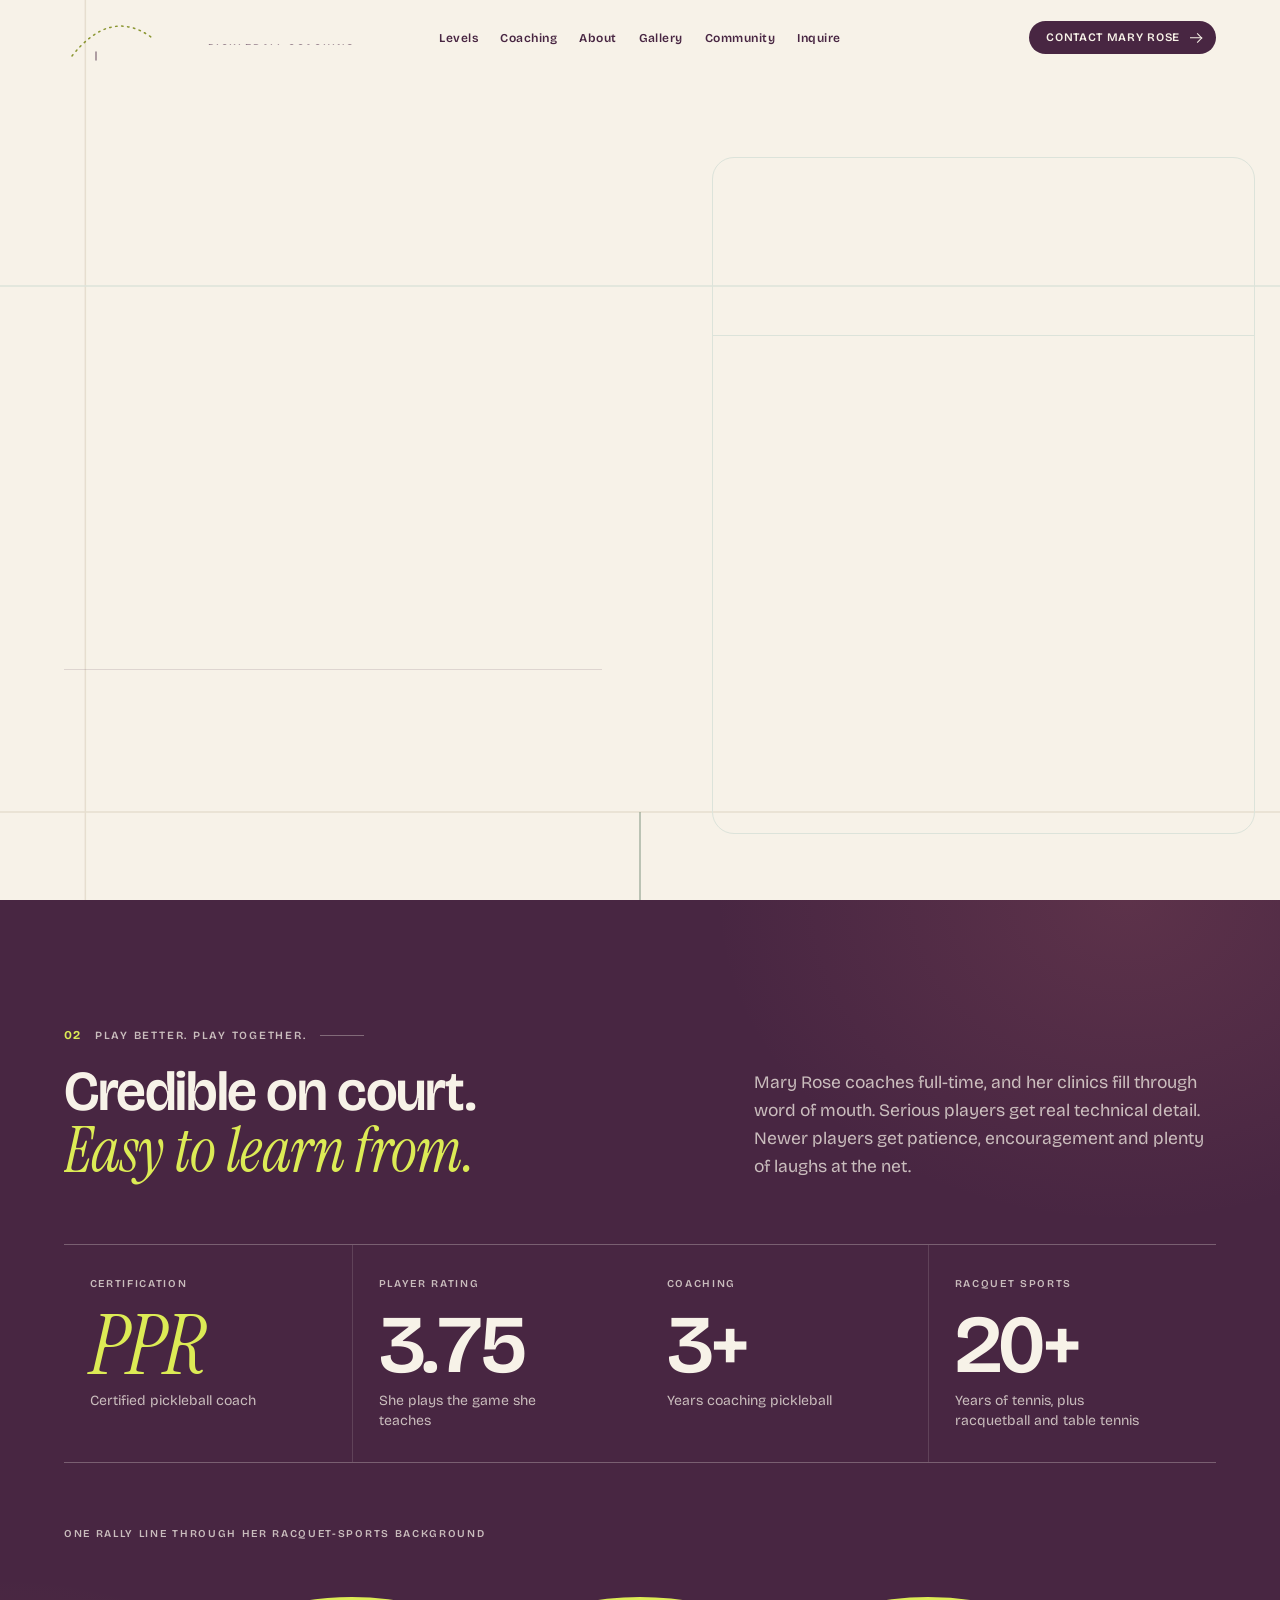
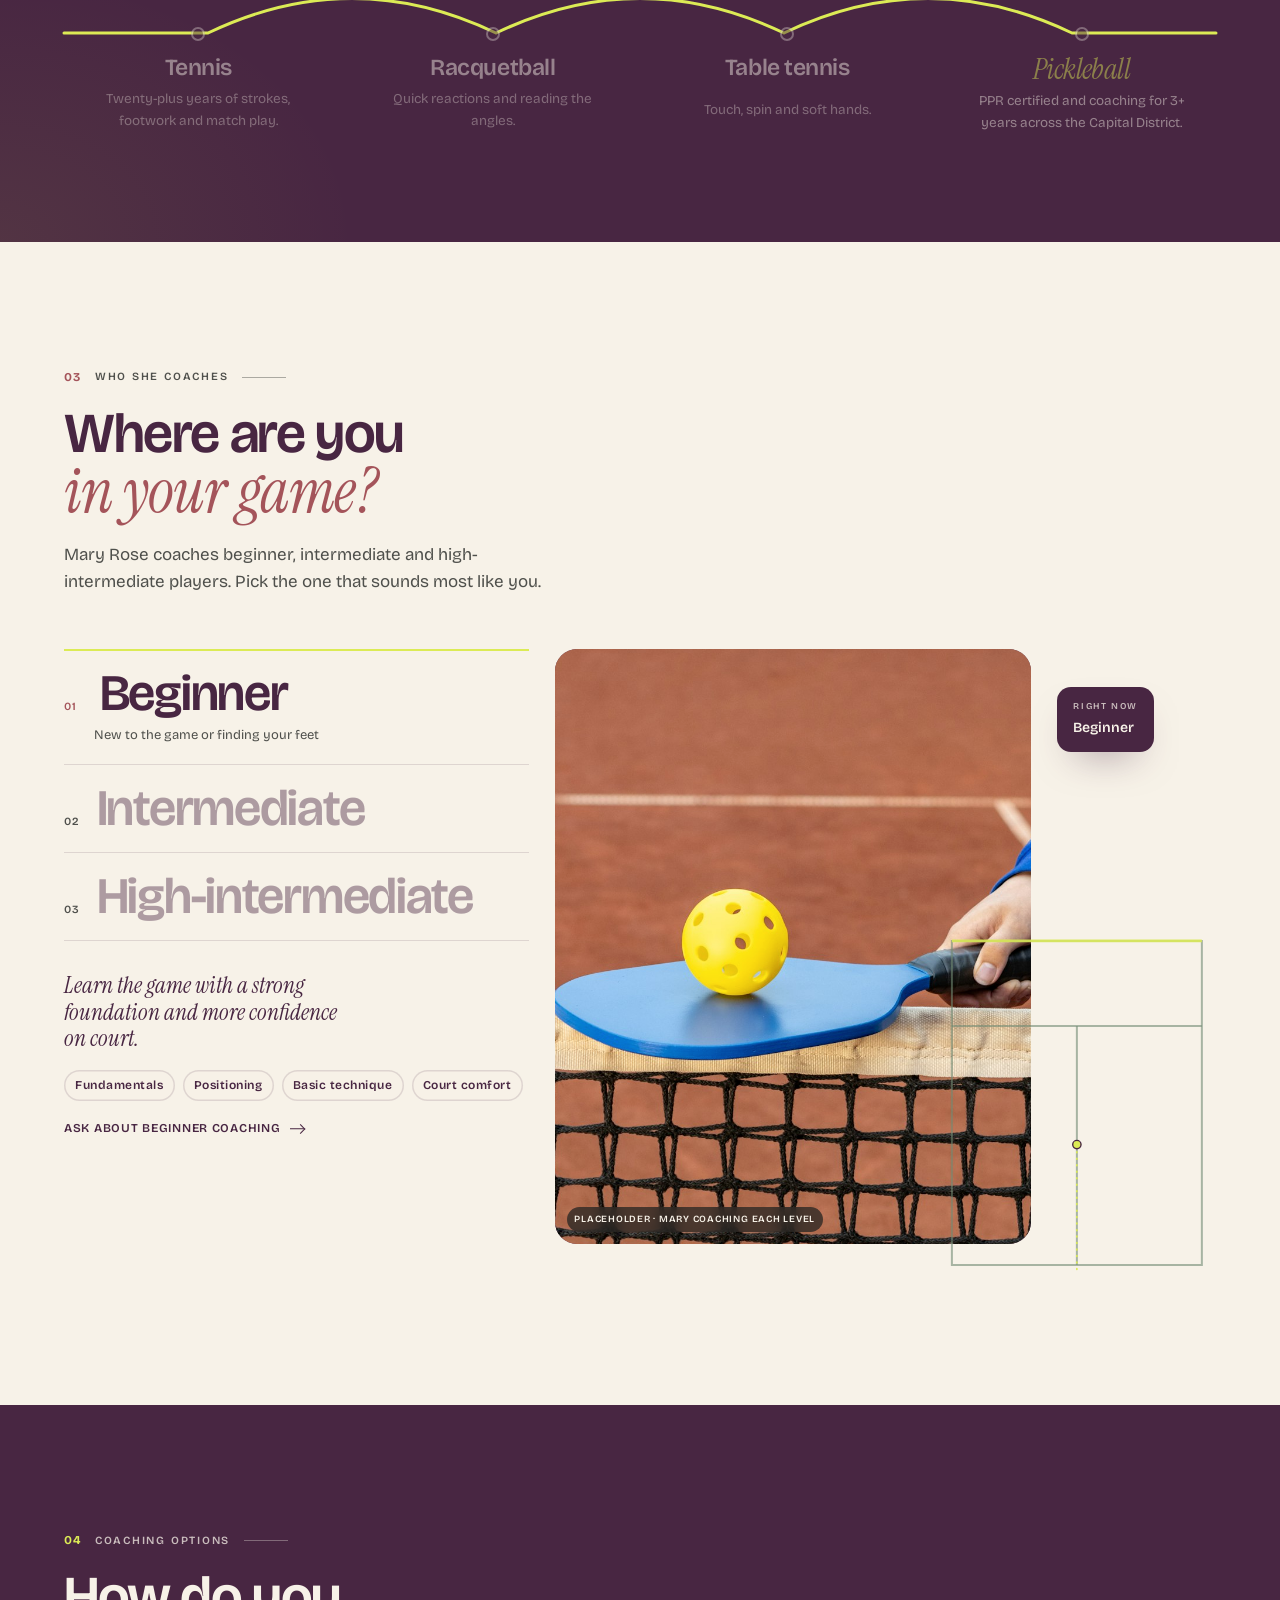
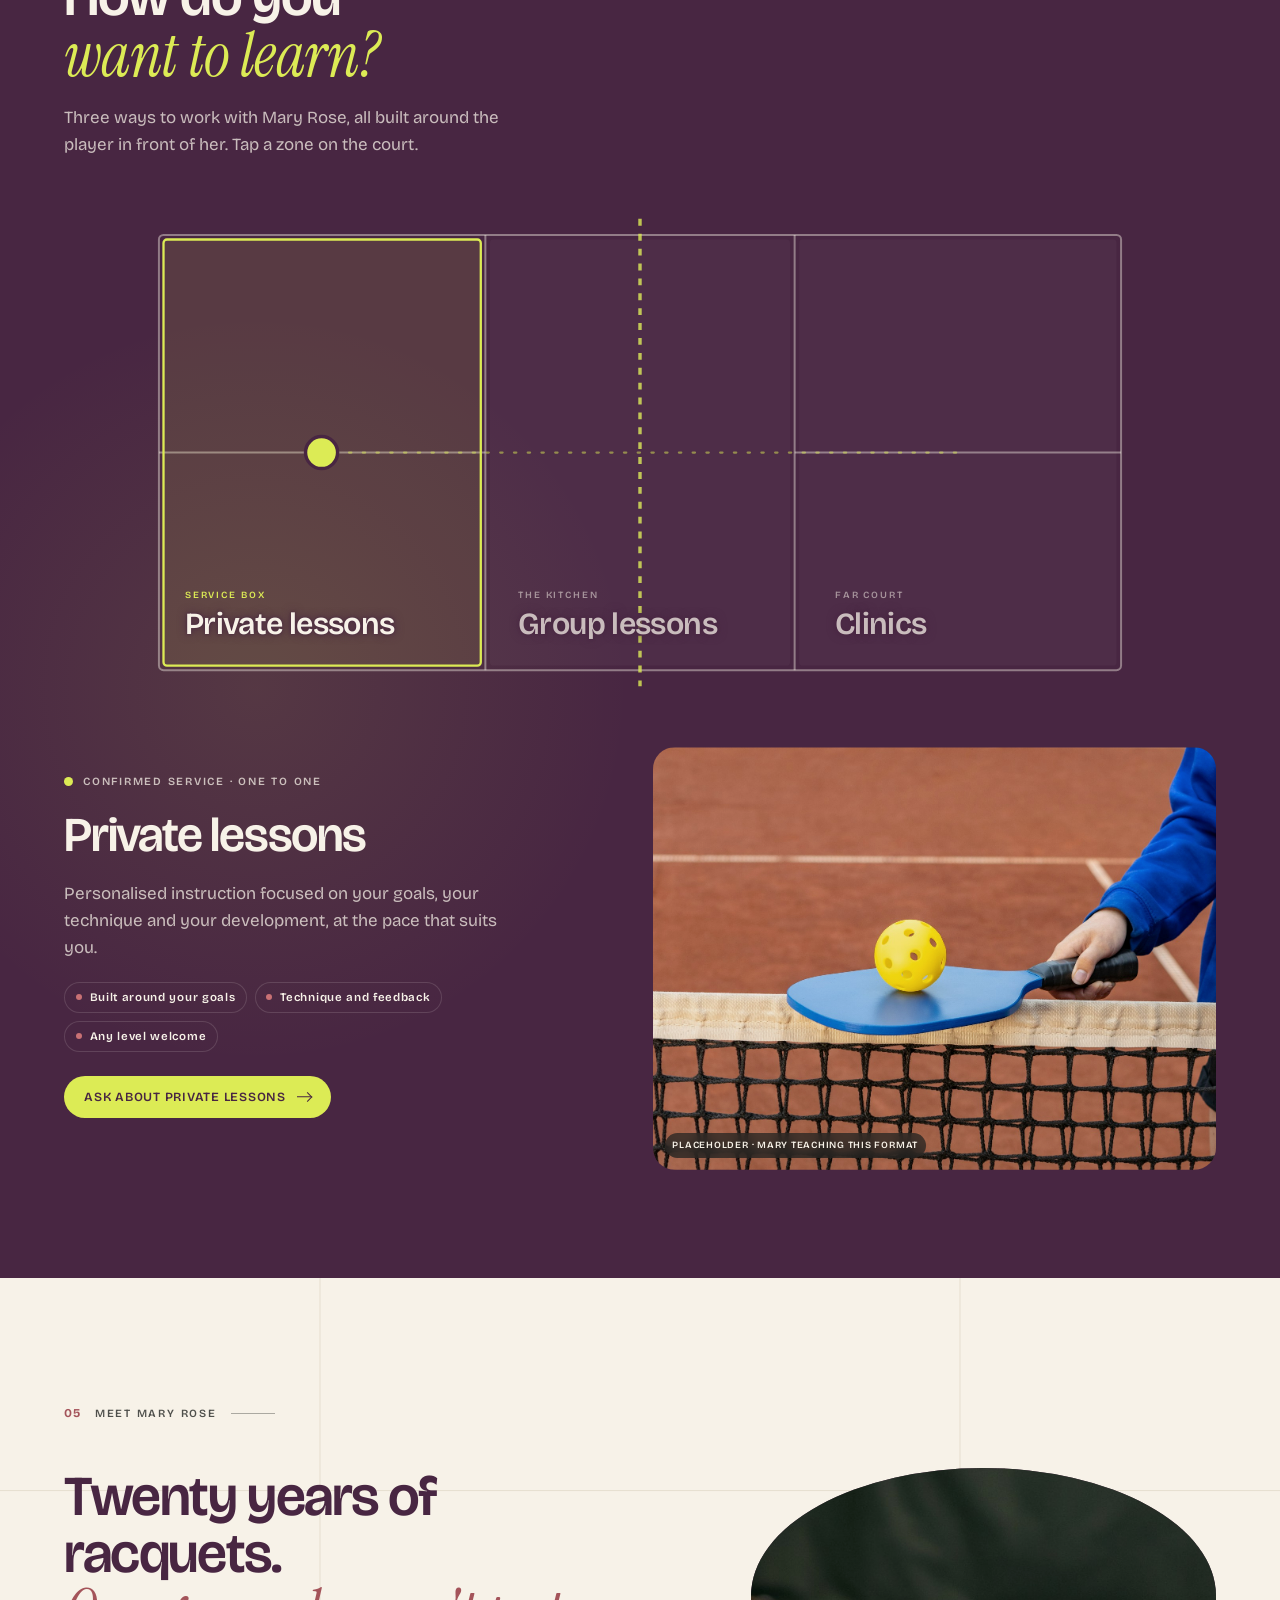
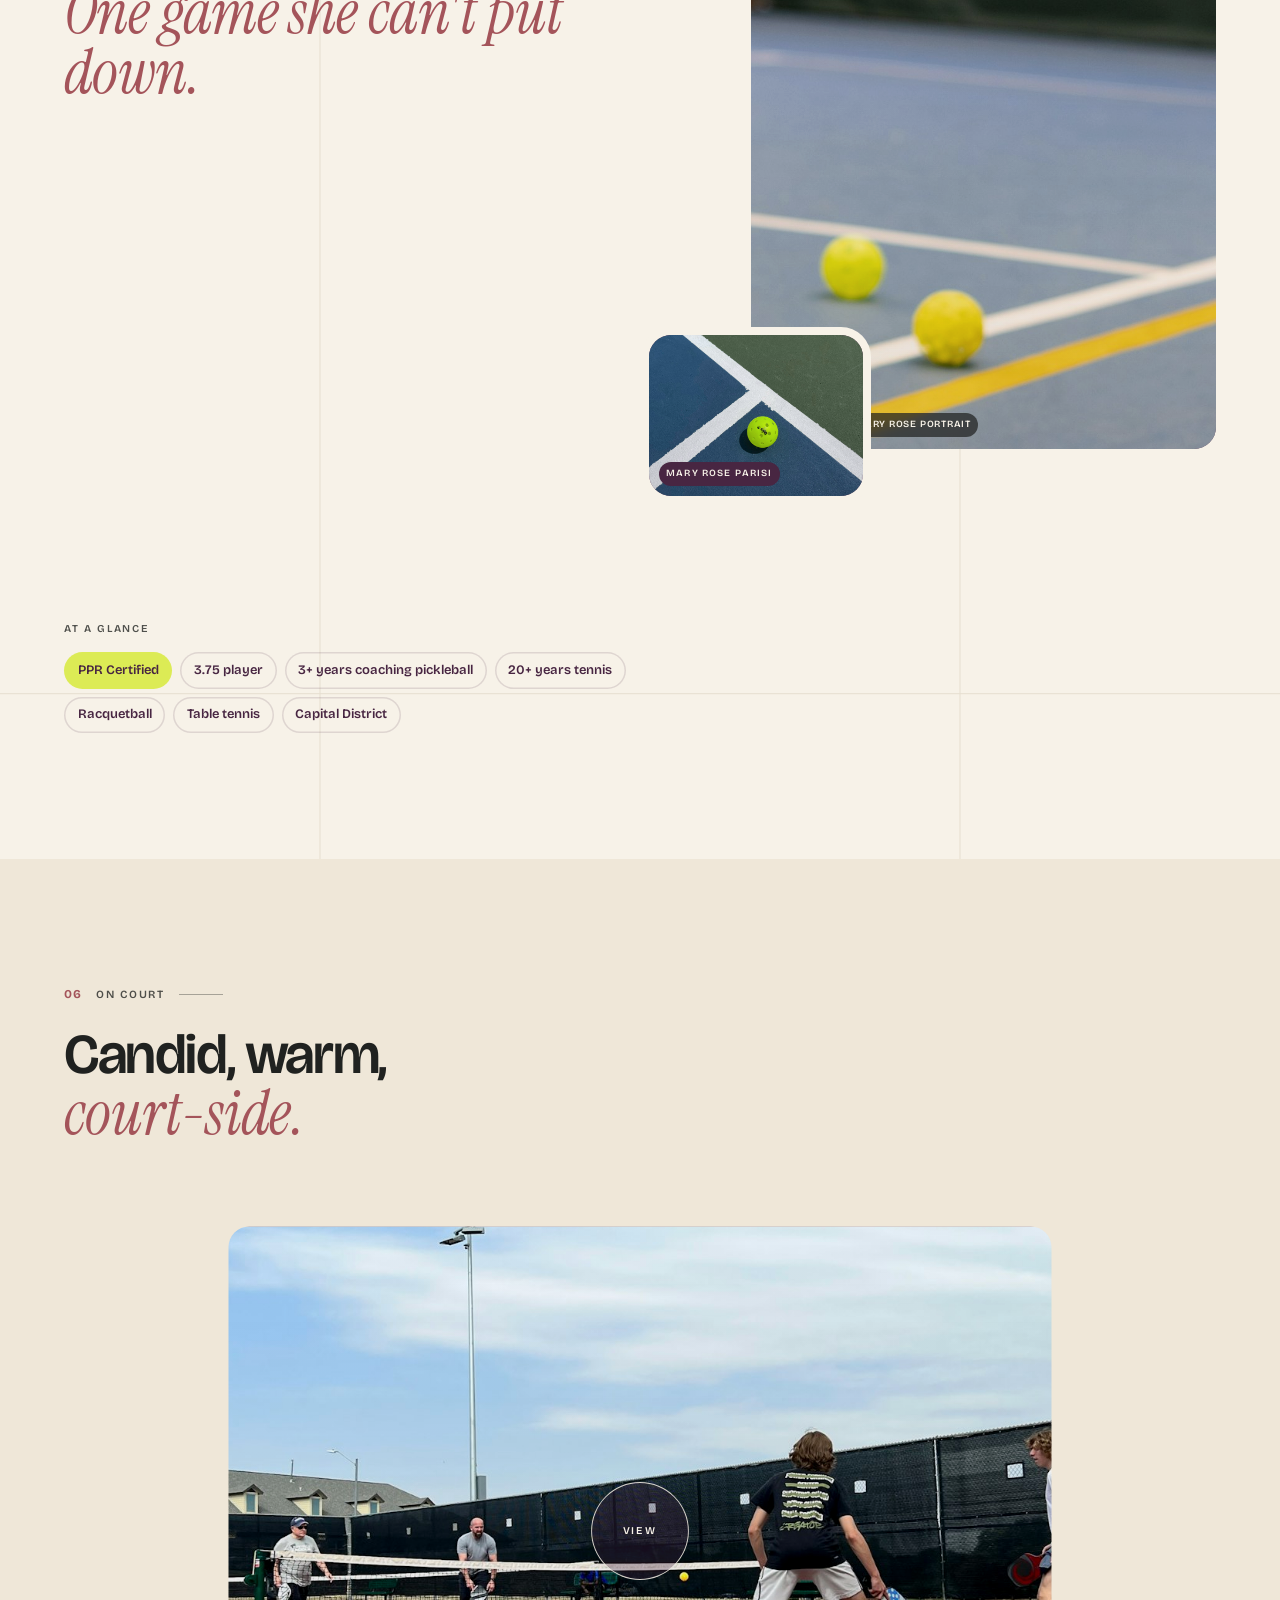
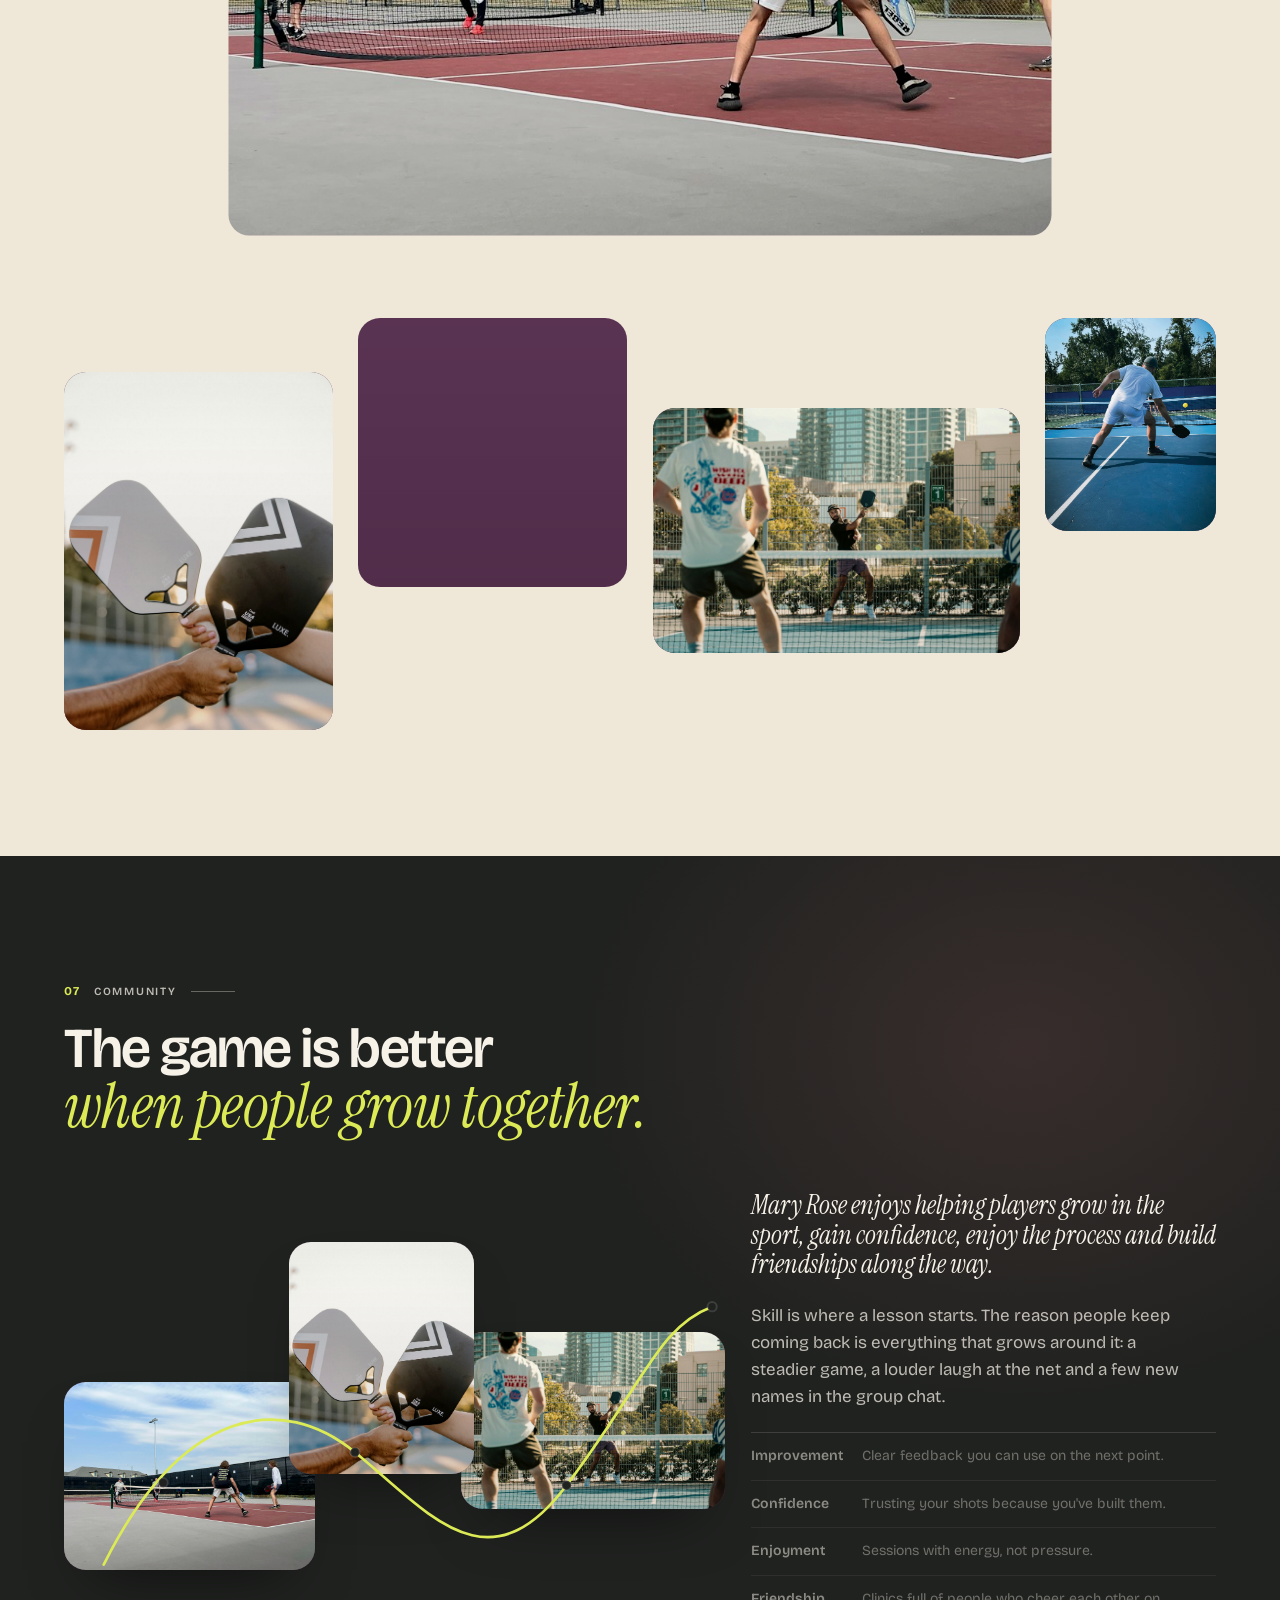
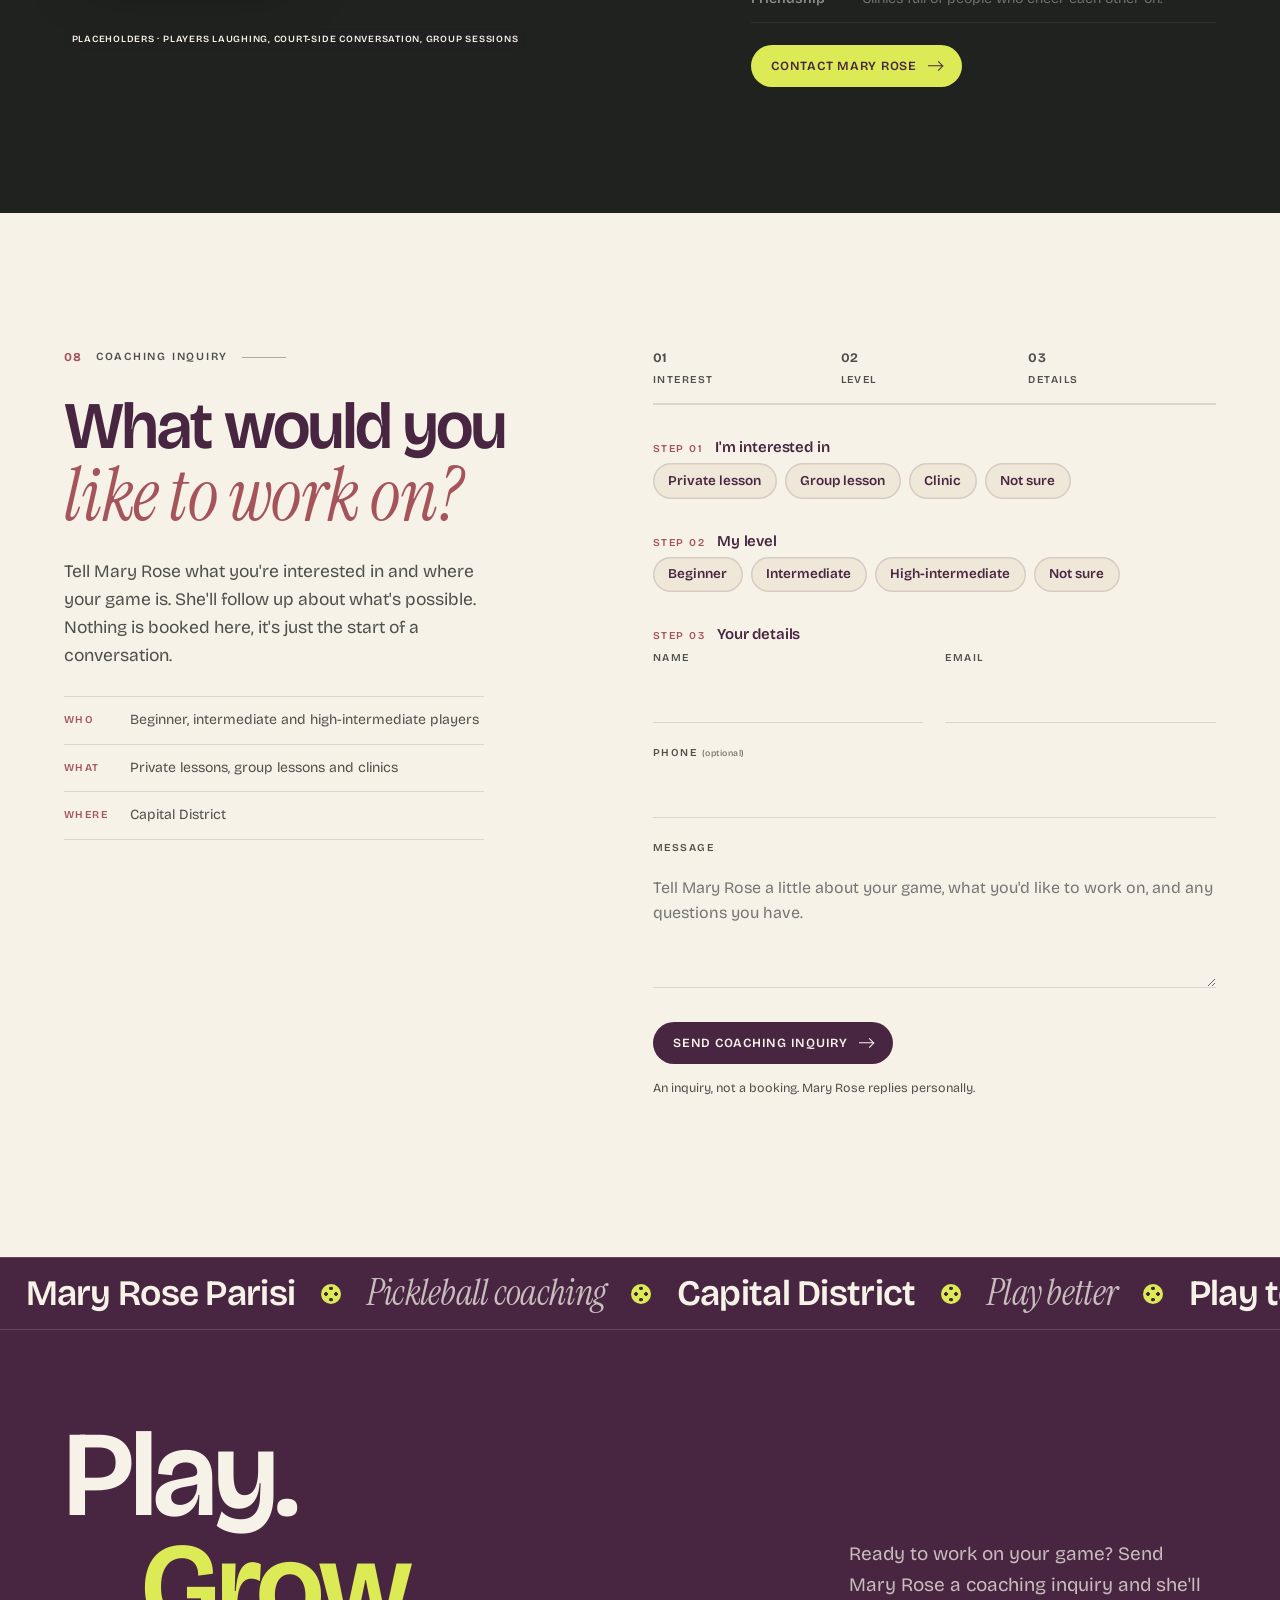
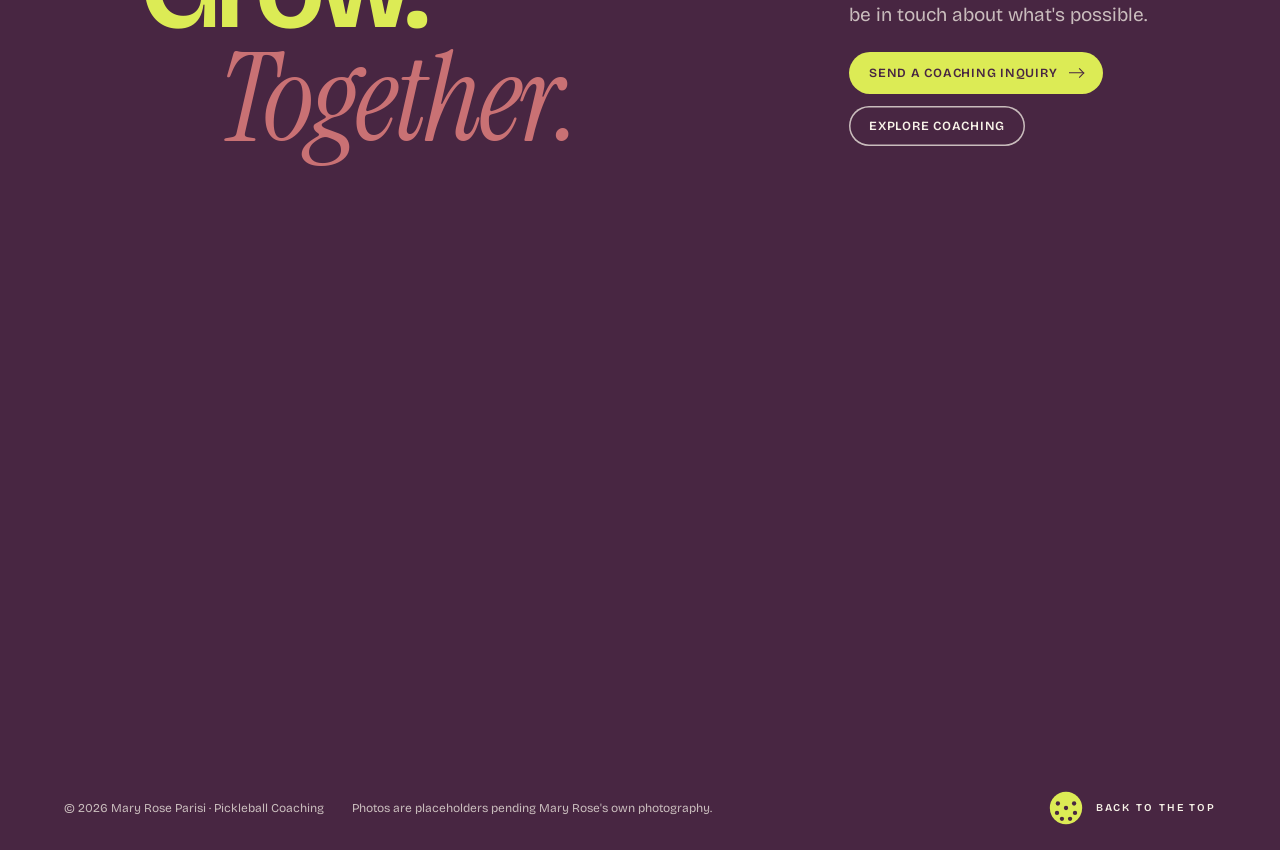
==== Leslie/index.html @ 6913fadd "Add files via upload" ====
<!doctype html>
<html lang="en" data-nav="light">
<head>
  <meta charset="utf-8">
  <meta name="viewport" content="width=device-width, initial-scale=1, viewport-fit=cover">
  <title>Mary Rose Parisi | PPR Certified Pickleball Coach · Capital District</title>
  <meta name="description" content="PPR-certified pickleball coaching with Mary Rose Parisi for beginner, intermediate and high-intermediate players across the Capital District. Private lessons, group lessons and clinics.">
  <meta name="author" content="Mary Rose Parisi">
  <meta name="theme-color" content="#F7F2E8">
  <meta property="og:type" content="website">
  <meta property="og:site_name" content="Mary Rose Parisi | Pickleball Coaching">
  <meta property="og:title" content="Mary Rose Parisi | PPR Certified Pickleball Coach · Capital District">
  <meta property="og:description" content="Private lessons, group lessons and clinics for beginner, intermediate and high-intermediate players across the Capital District. Play better. Play together.">
  <meta property="og:image" content="assets/img/mary/mary-rose-true-pickleball.webp">
  <meta name="twitter:card" content="summary_large_image">
  <link rel="icon" href="assets/favicon.png" type="image/png">
  <link rel="apple-touch-icon" href="assets/apple-touch-icon.png">
  <link rel="preload" as="image" type="image/webp" href="assets/img/mary/mary-rose-true-pickleball.webp" fetchpriority="high">
  <script>document.documentElement.classList.add('js');</script>

  <link rel="preconnect" href="https://fonts.googleapis.com">
  <link rel="preconnect" href="https://fonts.gstatic.com" crossorigin>
  <link href="https://fonts.googleapis.com/css2?family=Bricolage+Grotesque:opsz,wght@12..96,400;12..96,500;12..96,600;12..96,700;12..96,800&family=Instrument+Serif:ital@0;1&display=swap" rel="stylesheet">
  <link rel="stylesheet" href="css/main.css">

  <script type="importmap">
  {
    "imports": {
      "three": "https://cdn.jsdelivr.net/npm/three@0.168.0/build/three.module.js",
      "three/addons/": "https://cdn.jsdelivr.net/npm/three@0.168.0/examples/jsm/"
    }
  }
  </script>
  <script src="https://cdn.jsdelivr.net/npm/gsap@3.12.5/dist/gsap.min.js" defer></script>
  <script src="https://cdn.jsdelivr.net/npm/gsap@3.12.5/dist/ScrollTrigger.min.js" defer></script>
  <script src="https://cdn.jsdelivr.net/npm/lenis@1.1.14/dist/lenis.min.js" defer></script>
  <script type="module" src="js/main.js"></script>

  <script type="application/ld+json">
  {
    "@context": "https://schema.org",
    "@type": "Person",
    "name": "Mary Rose Parisi",
    "jobTitle": "Pickleball Coach",
    "description": "PPR-certified pickleball coach offering private lessons, group lessons and clinics for beginner, intermediate and high-intermediate players across the Capital District.",
    "hasCredential": { "@type": "EducationalOccupationalCredential", "name": "PPR Certified Pickleball Coach" },
    "areaServed": "Capital District",
    "knowsAbout": ["Pickleball", "Pickleball coaching", "Private pickleball lessons", "Group pickleball lessons", "Pickleball clinics", "Tennis"]
  }
  </script>
</head>

<body>
<a class="skip" href="#main">Skip to content</a>

<!-- ============ NAV ============ -->
<header class="nav" id="top">
  <div class="nav__bar">
    <a class="nav__brand" href="#hero" data-cursor="link" aria-label="Mary Rose Parisi, Pickleball Coaching — back to top">
      <span class="nav__mark" aria-hidden="true">
        <svg viewBox="0 0 132 48">
          <line class="nav__mark-court" x1="2" y1="42" x2="86" y2="42"/>
          <line class="nav__mark-tick" x1="32" y1="38" x2="32" y2="46"/>
          <path class="nav__mark-arc" d="M8 42 Q 46 -6 87 23"/>
          <circle class="nav__mark-ring" cx="108" cy="24" r="21"/>
          <text class="nav__mark-mono" x="108" y="28.4">MRP</text>
          <circle class="nav__mark-pulse" cx="108" cy="24" r="21"/>
          <circle class="nav__mark-ball" cx="8" cy="42" r="4.2"/>
        </svg>
      </span>
      <span class="nav__word" aria-hidden="true"><span class="nav__sub"><span class="nav__sub-in">Pickleball coaching</span></span></span>
    </a>

    <nav class="nav__links" aria-label="Primary">
      <a href="#levels"><sup>01</sup><span>Levels</span></a>
      <a href="#coaching"><sup>02</sup><span>Coaching</span></a>
      <a href="#about"><sup>03</sup><span>About</span></a>
      <a href="#gallery"><sup>04</sup><span>Gallery</span></a>
      <a href="#community"><sup>05</sup><span>Community</span></a>
      <a href="#inquire"><sup>06</sup><span>Inquire</span></a>
      <span class="nav__ball" aria-hidden="true"></span>
    </nav>

    <div class="nav__end">
      <a class="btn btn--primary btn--sm nav__cta" href="#inquire" data-magnetic data-cursor="ask">
        <span class="btn__label"><span>Contact Mary Rose</span><span aria-hidden="true">Contact Mary Rose</span></span>
        <span class="btn__arrow" aria-hidden="true"></span>
      </a>
      <button class="nav__toggle" type="button" aria-expanded="false" aria-controls="menu">
        <span class="nav__toggle-bar"></span><span class="nav__toggle-bar"></span>
        <span class="sr-only">Menu</span>
      </button>
    </div>
  </div>
  <div class="nav__rail" aria-hidden="true"><i class="nav__rail-fill"></i><i class="nav__rail-ball"></i></div>
</header>

<div class="menu" id="menu" aria-hidden="true">
  <svg class="menu__court" viewBox="0 0 400 880" preserveAspectRatio="none" aria-hidden="true">
    <rect x="24" y="24" width="352" height="832"/>
    <line x1="24" y1="440" x2="376" y2="440" class="menu__net"/>
    <line x1="24" y1="300" x2="376" y2="300"/>
    <line x1="24" y1="580" x2="376" y2="580"/>
    <line x1="200" y1="24" x2="200" y2="300"/>
    <line x1="200" y1="580" x2="200" y2="856"/>
  </svg>
  <nav class="menu__links" aria-label="Mobile">
    <a href="#levels"><small>01</small><span>Levels</span></a>
    <a href="#coaching"><small>02</small><span>Coaching</span></a>
    <a href="#about"><small>03</small><span>About</span></a>
    <a href="#gallery"><small>04</small><span>Gallery</span></a>
    <a href="#community"><small>05</small><span>Community</span></a>
    <a href="#inquire"><small>06</small><span>Inquire</span></a>
  </nav>
  <div class="menu__foot">
    <p class="menu__score"><b>Play better.<br>Play together.</b><span>PPR Certified &middot; Capital District</span></p>
    <a class="btn btn--primary" href="#inquire"><span class="btn__label"><span>Contact Mary Rose</span><span aria-hidden="true">Contact Mary Rose</span></span><span class="btn__arrow" aria-hidden="true"></span></a>
  </div>
</div>

<main id="main">

<!-- ============ 01 HERO — who Mary is, who she coaches, why she's credible, what to do next ============
     Hero photo: Mary Rose Parisi (assets/img/mary/). -->
<section class="hero" id="hero" data-theme="light" aria-labelledby="hero-title">
  <svg class="hero__court" viewBox="0 0 1440 900" preserveAspectRatio="none" aria-hidden="true">
    <defs>
      <mask id="hero-arc-mask" maskUnits="userSpaceOnUse" x="0" y="0" width="1440" height="900">
        <path class="hero__arc-reveal" d="M-40 820 C 300 560, 560 300, 760 420 S 1060 700, 1480 300" fill="none" stroke="#fff" stroke-width="30"/>
      </mask>
    </defs>
    <line class="court-line" x1="0" y1="812" x2="1440" y2="812"/>
    <line class="court-line" x1="96" y1="0" x2="96" y2="900"/>
    <line class="court-line court-line--kitchen" x1="0" y1="286" x2="1440" y2="286"/>
    <line class="court-line court-line--hot" x1="720" y1="812" x2="720" y2="900"/>
    <path class="hero__arc" mask="url(#hero-arc-mask)" d="M-40 820 C 300 560, 560 300, 760 420 S 1060 700, 1480 300"/>
  </svg>

  <div class="container hero__grid">
    <div class="hero__intro">
      <p class="hero__eyebrow"><span class="hero__eyebrow-dot" aria-hidden="true"></span>PPR Certified Pickleball Coach &middot; Capital District</p>
      <h1 class="hero__title" id="hero-title">
        <span class="mask"><span>Build your game.</span></span>
        <span class="mask"><span>Grow your confidence.</span></span>
        <span class="mask"><span><em>Enjoy the rally.</em></span></span>
      </h1>
      <p class="hero__lede">PPR-certified pickleball coaching with Mary Rose Parisi for beginner, intermediate and high-intermediate players across the Capital District.</p>
      <div class="hero__cta">
        <a class="btn btn--primary" href="#coaching" data-magnetic data-cursor="coaching">
          <span class="btn__label"><span>Explore coaching</span><span aria-hidden="true">Explore coaching</span></span>
          <span class="btn__arrow" aria-hidden="true"></span>
        </a>
        <a class="btn btn--ghost" href="#inquire" data-magnetic data-cursor="ask">
          <span class="btn__label"><span>Contact Mary Rose</span><span aria-hidden="true">Contact Mary Rose</span></span>
        </a>
      </div>
      <ul class="hero__creds" aria-label="Credentials">
        <li>PPR Certified</li>
        <li>3.75 player</li>
        <li>3+ years coaching</li>
        <li>20+ years racquet sports</li>
      </ul>
    </div>

    <div class="hero__visual">
      <figure class="hero__media ph">
        <picture>
          <img src="assets/img/mary/mary-rose-true-pickleball.webp" width="1254" height="1254" alt="Mary Rose Parisi smiling courtside in her True Pickleball Club quarter-zip" fetchpriority="high" decoding="async" style="--pos: 78% 30%">
        </picture>
      </figure>
      <!-- Club affiliation chip. Confirm branding permission with True Pickleball Club before launch. -->
      <p class="hero__club"><small>Coaching at</small><b>True Pickleball Club</b></p>
      <span class="ball-anchor" data-ball="hero" aria-hidden="true"></span>
    </div>
  </div>

  <p class="hero__scroll" aria-hidden="true"><i></i><span>Scroll</span></p>
</section>

<!-- ============ 02 PLAY BETTER. PLAY TOGETHER. — credentials scoreboard + racquet-sports rally line (new) ============
     Answers "why Mary?" in one glance: four credentials on a court-style scoreboard (numbers count up),
     then the rally line runs through her racquet-sports path and lands on pickleball. -->
<section class="creds" id="play" data-theme="dark" aria-labelledby="creds-title">
  <div class="container creds__grid">
    <header class="creds__head">
      <p class="eyebrow"><span class="eyebrow__num">02</span><span>Play better. Play together.</span></p>
      <h2 class="display-lg" id="creds-title">
        <span class="mask"><span>Credible on court.</span></span>
        <span class="mask"><span><em>Easy to learn from.</em></span></span>
      </h2>
    </header>
    <p class="creds__intro">Mary Rose coaches full-time, and her clinics fill through word of mouth. Serious players get real technical detail. Newer players get patience, encouragement and plenty of laughs at the net.</p>

    <dl class="board">
      <div class="board__cell">
        <dt class="board__label">Certification</dt>
        <dd><b class="board__num">PPR</b><span class="board__note">Certified pickleball coach</span></dd>
      </div>
      <div class="board__cell">
        <dt class="board__label">Player rating</dt>
        <dd><b class="board__num" data-count="3.75" data-dec="2">3.75</b><span class="board__note">She plays the game she teaches</span></dd>
      </div>
      <div class="board__cell">
        <dt class="board__label">Coaching</dt>
        <dd><b class="board__num" data-count="3" data-suffix="+">3+</b><span class="board__note">Years coaching pickleball</span></dd>
      </div>
      <div class="board__cell">
        <dt class="board__label">Racquet sports</dt>
        <dd><b class="board__num" data-count="20" data-suffix="+">20+</b><span class="board__note">Years of tennis, plus racquetball and table tennis</span></dd>
      </div>
      <i class="board__net" aria-hidden="true"></i>
    </dl>

    <div class="lineage">
      <p class="lineage__label">One rally line through her racquet-sports background</p>
      <div class="lineage__track">
        <svg class="lineage__svg" viewBox="0 0 1200 120" preserveAspectRatio="none" aria-hidden="true">
          <path class="lineage__ghost" d="M0 96 L 150 96 Q 300 4 450 96 Q 600 4 750 96 Q 900 4 1050 96 L 1200 96"/>
          <path class="lineage__line" d="M0 96 L 150 96 Q 300 4 450 96 Q 600 4 750 96 Q 900 4 1050 96 L 1200 96"/>
        </svg>
        <ol class="lineage__nodes">
          <li class="ln" data-f="0.09"><i class="ln__dot" aria-hidden="true"></i><b>Tennis</b><span>Twenty-plus years of strokes, footwork and match play.</span></li>
          <li class="ln" data-f="0.36"><i class="ln__dot" aria-hidden="true"></i><b>Racquetball</b><span>Quick reactions and reading the angles.</span></li>
          <li class="ln" data-f="0.64"><i class="ln__dot" aria-hidden="true"></i><b>Table tennis</b><span>Touch, spin and soft hands.</span></li>
          <li class="ln ln--now" data-f="0.91"><i class="ln__dot" aria-hidden="true"></i><b>Pickleball</b><span>PPR certified and coaching for 3+ years across the Capital District.</span></li>
        </ol>
      </div>
    </div>
  </div>
</section>

<!-- ============ 03 WHO SHE COACHES — "Where are you in your game?" (new) ============
     Three player states as large vertical labels + one changing image area. Hover / click on desktop,
     accordion on mobile. The ball, the court bounce and the background tone shift with the level.
     Images are DEMO stock — swap for Mary coaching each level. -->
<section class="levels" id="levels" data-theme="light" data-level="beginner" aria-labelledby="levels-title">
  <div class="container levels__grid">
    <header class="levels__head">
      <p class="eyebrow"><span class="eyebrow__num">03</span><span>Who she coaches</span></p>
      <h2 class="display-lg" id="levels-title">
        <span class="mask"><span>Where are you</span></span>
        <span class="mask"><span><em>in your game?</em></span></span>
      </h2>
      <p class="levels__intro">Mary Rose coaches beginner, intermediate and high-intermediate players. Pick the one that sounds most like you.</p>
    </header>

    <div class="levels__list" role="tablist" aria-label="Skill levels" aria-orientation="vertical">
      <div class="lv-item" data-level="beginner">
        <button class="lv" type="button" role="tab" id="lv-beginner" aria-selected="true" aria-controls="lvp-beginner" data-level="beginner" data-cursor="coaching">
          <span class="lv__num">01</span>
          <span class="lv__name">Beginner</span>
          <span class="lv__hint">New to the game or finding your feet</span>
          <i class="lv__line" aria-hidden="true"></i>
        </button>
        <article class="lvp is-active" role="tabpanel" id="lvp-beginner" aria-labelledby="lv-beginner" data-level="beginner">
          <p class="lvp__text">Learn the game with a strong foundation and more confidence on court.</p>
          <ul class="lvp__themes"><li>Fundamentals</li><li>Positioning</li><li>Basic technique</li><li>Court comfort</li></ul>
          <a class="lvp__link" href="#inquire" data-level-pick="Beginner" data-cursor="ask">Ask about beginner coaching<span class="btn__arrow" aria-hidden="true"></span></a>
        </article>
      </div>

      <div class="lv-item" data-level="intermediate">
        <button class="lv" type="button" role="tab" id="lv-intermediate" aria-selected="false" aria-controls="lvp-intermediate" data-level="intermediate" data-cursor="coaching" tabindex="-1">
          <span class="lv__num">02</span>
          <span class="lv__name">Intermediate</span>
          <span class="lv__hint">Playing regularly, ready to sharpen</span>
          <i class="lv__line" aria-hidden="true"></i>
        </button>
        <article class="lvp" role="tabpanel" id="lvp-intermediate" aria-labelledby="lv-intermediate" data-level="intermediate" aria-hidden="true" inert>
          <p class="lvp__text">Build consistency, sharpen technique and become more intentional during points.</p>
          <ul class="lvp__themes"><li>Consistency</li><li>Third shot</li><li>Shot selection</li><li>Intentional play</li></ul>
          <a class="lvp__link" href="#inquire" data-level-pick="Intermediate" data-cursor="ask">Ask about intermediate coaching<span class="btn__arrow" aria-hidden="true"></span></a>
        </article>
      </div>

      <div class="lv-item" data-level="high">
        <button class="lv" type="button" role="tab" id="lv-high" aria-selected="false" aria-controls="lvp-high" data-level="high" data-cursor="coaching" tabindex="-1">
          <span class="lv__num">03</span>
          <span class="lv__name">High-intermediate</span>
          <span class="lv__hint">Competitive, chasing the details</span>
          <i class="lv__line" aria-hidden="true"></i>
        </button>
        <article class="lvp" role="tabpanel" id="lvp-high" aria-labelledby="lv-high" data-level="high" aria-hidden="true" inert>
          <p class="lvp__text">Refine details, improve decision-making and continue developing a more complete game.</p>
          <ul class="lvp__themes"><li>Decision-making</li><li>Patterns</li><li>Pressure points</li><li>A complete game</li></ul>
          <a class="lvp__link" href="#inquire" data-level-pick="High-intermediate" data-cursor="ask">Ask about high-intermediate coaching<span class="btn__arrow" aria-hidden="true"></span></a>
        </article>
      </div>
    </div>

    <div class="levels__stage" aria-hidden="true">
      <figure class="levels__media ph">
        <div class="levels__shot is-active" data-level="beginner" style="--o: 20% 80%">
          <picture><img src="assets/img/demo/demo-paddle-net.jpg" width="1600" height="1067" alt="" loading="lazy" decoding="async" style="--pos: 58% 50%"></picture>
        </div>
        <div class="levels__shot" data-level="intermediate" style="--o: 50% 90%">
          <picture><img src="assets/img/demo/demo-player-court.jpg" width="1100" height="1792" alt="" loading="lazy" decoding="async" style="--pos: 50% 40%"></picture>
        </div>
        <div class="levels__shot" data-level="high" style="--o: 80% 80%">
          <picture><img src="assets/img/demo/demo-doubles-city.jpg" width="1600" height="1067" alt="" loading="lazy" decoding="async" style="--pos: 50% 50%"></picture>
        </div>
        <figcaption class="ph-note">Placeholder &middot; Mary coaching each level</figcaption>
      </figure>
      <!-- Half court, top-down: baseline at the bottom, the kitchen near the top. The bounce path changes length per level. -->
      <svg class="levels__court" viewBox="0 0 600 760" preserveAspectRatio="xMidYMax meet">
        <rect class="levels__court-line" x="30" y="30" width="540" height="700"/>
        <line class="levels__court-line" x1="30" y1="214" x2="570" y2="214"/>
        <line class="levels__court-line" x1="300" y1="214" x2="300" y2="730"/>
        <line class="levels__court-kitchen" x1="30" y1="30" x2="570" y2="30"/>
        <path class="levels__bounce" d="M300 740 Q 300 560 300 470"/>
        <circle class="levels__land" cx="300" cy="470" r="9"/>
      </svg>
      <span class="ball-anchor" data-ball="levels" aria-hidden="true"></span>
      <p class="levels__readout"><small>Right now</small><b class="levels__readout-name">Beginner</b></p>
    </div>
  </div>
</section>

<!-- ============ 04 COACHING OPTIONS — "How do you want to learn?" (new, court-map) ============
     One stylised pickleball court. Three zones = Private / Group / Clinics. Selecting a zone moves the
     ball, swaps the image, the copy and the CTA. No three-card grid. All three are confirmed services.
     Images are DEMO stock — replace with Mary teaching each format. -->
<section class="cmap" id="coaching" data-theme="dark" data-format="private" aria-labelledby="cmap-title">
  <div class="container cmap__grid">
    <header class="cmap__head">
      <p class="eyebrow"><span class="eyebrow__num">04</span><span>Coaching options</span></p>
      <h2 class="display-lg" id="cmap-title">
        <span class="mask"><span>How do you</span></span>
        <span class="mask"><span><em>want to learn?</em></span></span>
      </h2>
      <p class="cmap__intro">Three ways to work with Mary Rose, all built around the player in front of her. Tap a zone on the court.</p>
    </header>

    <div class="cmap__stage">
      <svg class="cmap__court" viewBox="0 0 880 420" aria-hidden="true">
        <rect class="cmap__line" x="20" y="20" width="840" height="380" rx="4"/>
        <line class="cmap__line" x1="305" y1="20" x2="305" y2="400"/>
        <line class="cmap__line" x1="575" y1="20" x2="575" y2="400"/>
        <line class="cmap__line" x1="20" y1="210" x2="305" y2="210"/>
        <line class="cmap__line" x1="575" y1="210" x2="860" y2="210"/>
        <line class="cmap__net" x1="440" y1="6" x2="440" y2="414"/>
        <g class="cmap__zone" data-format="private"><rect x="24" y="24" width="277" height="372" rx="3"/></g>
        <g class="cmap__zone" data-format="group"><rect x="309" y="24" width="262" height="372" rx="3"/></g>
        <g class="cmap__zone" data-format="clinics"><rect x="579" y="24" width="277" height="372" rx="3"/></g>
        <path class="cmap__route" d="M162 210 L 440 210 L 718 210"/>
        <circle class="cmap__ball" cx="162" cy="210" r="14"/>
      </svg>

      <div class="cmap__tabs" role="tablist" aria-label="Coaching formats">
        <button class="cmap__tab" type="button" role="tab" id="tab-private" aria-selected="true" aria-controls="panel-private" data-format="private" data-cursor="coaching">
          <small>Service box</small><span>Private lessons</span>
        </button>
        <button class="cmap__tab" type="button" role="tab" id="tab-group" aria-selected="false" aria-controls="panel-group" data-format="group" data-cursor="coaching" tabindex="-1">
          <small>The kitchen</small><span>Group lessons</span>
        </button>
        <button class="cmap__tab" type="button" role="tab" id="tab-clinics" aria-selected="false" aria-controls="panel-clinics" data-format="clinics" data-cursor="coaching" tabindex="-1">
          <small>Far court</small><span>Clinics</span>
        </button>
      </div>
      <span class="ball-anchor" data-ball="coaching" aria-hidden="true"></span>
    </div>

    <div class="cmap__media" aria-hidden="true">
      <figure class="cm ph" data-format="private">
        <picture><img src="assets/img/demo/demo-paddle-net.jpg" width="1600" height="1067" alt="" loading="lazy" decoding="async" style="--pos: 62% 50%"></picture>
      </figure>
      <figure class="cm ph" data-format="group">
        <picture><img src="assets/img/demo/demo-doubles-court.jpg" width="1600" height="1200" alt="" loading="lazy" decoding="async" style="--pos: 55% 62%"></picture>
      </figure>
      <figure class="cm ph" data-format="clinics">
        <picture><img src="assets/img/demo/demo-doubles-city.jpg" width="1600" height="1067" alt="" loading="lazy" decoding="async" style="--pos: 50% 50%"></picture>
      </figure>
      <span class="ph-note">Placeholder &middot; Mary teaching this format</span>
    </div>

    <div class="cmap__panels">
      <article class="cp is-active" role="tabpanel" id="panel-private" aria-labelledby="tab-private" data-format="private">
        <p class="cp__kicker">Confirmed service &middot; One to one</p>
        <h3 class="cp__title">Private lessons</h3>
        <p class="cp__text">Personalised instruction focused on your goals, your technique and your development, at the pace that suits you.</p>
        <ul class="cp__list"><li>Built around your goals</li><li>Technique and feedback</li><li>Any level welcome</li></ul>
        <div class="cp__cta">
          <a class="btn btn--primary" href="#inquire" data-interest="Private lesson" data-magnetic data-cursor="ask">
            <span class="btn__label"><span>Ask about private lessons</span><span aria-hidden="true">Ask about private lessons</span></span>
            <span class="btn__arrow" aria-hidden="true"></span>
          </a>
        </div>
      </article>

      <article class="cp" role="tabpanel" id="panel-group" aria-labelledby="tab-group" data-format="group" aria-hidden="true" inert>
        <p class="cp__kicker">Confirmed service &middot; Small groups</p>
        <h3 class="cp__title">Group lessons</h3>
        <p class="cp__text">Learn alongside others in a collaborative environment while continuing to improve your own game.</p>
        <ul class="cp__list"><li>Learn with other players</li><li>Live rallies and drills</li><li>Shared energy</li></ul>
        <div class="cp__cta">
          <a class="btn btn--primary" href="#inquire" data-interest="Group lesson" data-magnetic data-cursor="ask">
            <span class="btn__label"><span>Ask about group lessons</span><span aria-hidden="true">Ask about group lessons</span></span>
            <span class="btn__arrow" aria-hidden="true"></span>
          </a>
        </div>
      </article>

      <article class="cp" role="tabpanel" id="panel-clinics" aria-labelledby="tab-clinics" data-format="clinics" aria-hidden="true" inert>
        <p class="cp__kicker">Confirmed service &middot; Established and popular</p>
        <h3 class="cp__title">Clinics</h3>
        <p class="cp__text">Structured group sessions designed around skill development, repetition and connection with other players. Mary Rose's clinics are a fixture, and they fill through word of mouth.</p>
        <ul class="cp__list"><li>Structured skill work</li><li>Repetition that sticks</li><li>A regular crowd</li></ul>
        <div class="cp__cta">
          <a class="btn btn--primary" href="#inquire" data-interest="Clinic" data-magnetic data-cursor="ask">
            <span class="btn__label"><span>Ask about upcoming clinics</span><span aria-hidden="true">Ask about upcoming clinics</span></span>
            <span class="btn__arrow" aria-hidden="true"></span>
          </a>
        </div>
      </article>
    </div>
  </div>
</section>

<!-- ============ 05 MEET MARY ROSE — about (kept layout, adapted) ============
     PHOTO PLACEHOLDERS: both frames are stock until Mary's portrait / court-side photos arrive. -->
<section class="coach" id="about" data-theme="light" aria-labelledby="coach-title">
  <svg class="coach__lines" viewBox="0 0 1440 1000" preserveAspectRatio="none" aria-hidden="true">
    <g class="coach__lines-a">
      <line x1="-200" y1="180" x2="1640" y2="180"/>
      <line x1="-200" y1="860" x2="1640" y2="860"/>
    </g>
    <g class="coach__lines-b">
      <line x1="360" y1="-100" x2="360" y2="1100"/>
      <line x1="1080" y1="-100" x2="1080" y2="1100"/>
    </g>
  </svg>

  <div class="container coach__grid">
    <p class="eyebrow"><span class="eyebrow__num">05</span><span>Meet Mary Rose</span></p>

    <h2 class="coach__title display-xl" id="coach-title">
      <span class="mask"><span>Twenty years of racquets.</span></span>
      <span class="mask"><span><em>One game she can't put down.</em></span></span>
    </h2>

    <div class="coach__copy reveal-lines">
      <p>Mary Rose Parisi is a PPR-certified pickleball coach and a 3.75 player who has been coaching full-time for more than three years across the Capital District.</p>
      <p>Before pickleball there were twenty-plus years of tennis, with racquetball and table tennis along the way. That background shows up in how she teaches: clear mechanics, honest feedback and a feel for how points actually unfold.</p>
      <p>She coaches at True Pickleball Club, where her clinics are consistently full and most new players arrive the way the best referrals do, by word of mouth.</p>
      <p class="coach__quote">Credible enough for serious players. Friendly enough for your very first lesson.</p>
    </div>

    <div class="coach__known">
      <span class="coach__known-label">At a glance</span>
      <ul class="coach__chips">
        <li class="coach__chip--hot">PPR Certified</li>
        <li>3.75 player</li>
        <li>3+ years coaching pickleball</li>
        <li>20+ years tennis</li>
        <li>Racquetball</li>
        <li>Table tennis</li>
        <li>Capital District</li>
      </ul>
    </div>

    <div class="coach__visual">
      <figure class="coach__media ph" data-tilt>
        <picture>
          <img src="assets/img/demo/demo-net-balls.jpg" width="1600" height="1067" alt="Pickleballs resting on an indoor court beside the net" loading="lazy" decoding="async" style="--pos: 62% 55%">
        </picture>
        <figcaption class="ph-note">Placeholder &middot; Mary Rose portrait</figcaption>
      </figure>
      <figure class="coach__inset ph">
        <picture>
          <img src="assets/img/demo/demo-court-ball.jpg" width="1600" height="1200" alt="A pickleball on the corner of a court" loading="lazy" decoding="async" style="--pos: 50% 55%">
        </picture>
        <figcaption>Mary Rose Parisi</figcaption>
      </figure>
      <span class="ball-anchor" data-ball="about" aria-hidden="true"></span>
    </div>
  </div>
</section>

<!-- ============ 06 GALLERY — kept mechanics (feature + parallax collage + lightbox) ============
     DEMO stock photos only — the people shown are not Mary or her players. Swap for approved photography. -->
<section class="action" id="gallery" data-theme="light" aria-labelledby="action-title">
  <div class="container action__head">
    <p class="eyebrow"><span class="eyebrow__num">06</span><span>On court</span></p>
    <h2 class="display-lg" id="action-title">
      <span class="mask"><span>Candid, warm,</span></span>
      <span class="mask"><span><em>court-side.</em></span></span>
    </h2>
  </div>

  <div class="action__stage">
    <figure class="action__video ph">
      <picture>
        <img src="assets/img/demo/demo-doubles-court.jpg" width="1600" height="1200" alt="A doubles pickleball game on an outdoor court" loading="lazy" decoding="async" style="--pos: 50% 60%">
      </picture>
      <button class="action__play" type="button" data-cursor="view" data-gallery="0" aria-haspopup="dialog" aria-controls="lightbox">
        <span class="action__play-ring" aria-hidden="true"><span>View</span></span>
        <span class="sr-only">View photo larger</span>
      </button>
    </figure>
    <span class="ball-anchor" data-ball="action-park" aria-hidden="true"></span>
  </div>

  <div class="container action__collage">
    <figure class="ph collage__item collage__item--a" data-speed="0.9" data-tilt>
      <picture><img src="assets/img/demo/demo-paddles-tap.jpg" width="1100" height="1650" alt="Two pickleball paddles meeting in a friendly paddle tap" loading="lazy" decoding="async" style="--pos: 50% 42%"></picture>
      <button class="collage__open" type="button" data-cursor="view" data-gallery="1" aria-haspopup="dialog" aria-controls="lightbox"><span class="sr-only">View photo larger</span></button>
    </figure>
    <figure class="ph collage__item collage__item--b" data-speed="1.15" data-tilt>
      <picture><img src="assets/img/demo/demo-court-ball.jpg" width="1600" height="1200" alt="A pickleball on the corner of a court" loading="lazy" decoding="async" style="--pos: 50% 55%"></picture>
      <button class="collage__open" type="button" data-cursor="view" data-gallery="2" aria-haspopup="dialog" aria-controls="lightbox"><span class="sr-only">View photo larger</span></button>
    </figure>
    <figure class="ph collage__item collage__item--c" data-speed="0.8" data-tilt>
      <picture><img src="assets/img/demo/demo-doubles-city.jpg" width="1600" height="1067" alt="A doubles pickleball game on an outdoor court" loading="lazy" decoding="async" style="--pos: 50% 50%"></picture>
      <button class="collage__open" type="button" data-cursor="view" data-gallery="3" aria-haspopup="dialog" aria-controls="lightbox"><span class="sr-only">View photo larger</span></button>
    </figure>
    <figure class="ph collage__item collage__item--d" data-speed="1.05" data-tilt>
      <picture><img src="assets/img/demo/demo-player-court.jpg" width="1100" height="1792" alt="A player lining up a shot on a blue pickleball court" loading="lazy" decoding="async" style="--pos: 50% 45%"></picture>
      <button class="collage__open" type="button" data-cursor="view" data-gallery="4" aria-haspopup="dialog" aria-controls="lightbox"><span class="sr-only">View photo larger</span></button>
    </figure>
  </div>

  <dialog class="lightbox" id="lightbox" aria-label="Photo viewer">
    <button class="lightbox__close" type="button" aria-label="Close photo viewer"><span></span><span></span></button>
    <figure class="lightbox__frame">
      <img class="lightbox__img" src="data:," alt="">
      <figcaption class="lightbox__cap"></figcaption>
    </figure>
    <div class="lightbox__nav">
      <button class="lightbox__step" type="button" data-step="-1" aria-label="Previous photo"><span class="btn__arrow" aria-hidden="true"></span></button>
      <span class="lightbox__count" aria-live="polite"></span>
      <button class="lightbox__step" type="button" data-step="1" aria-label="Next photo"><span class="btn__arrow" aria-hidden="true"></span></button>
    </div>
  </dialog>
</section>

<!-- ============ 07 COMMUNITY — "The game is better when people grow together." (new) ============
     Replaces the testimonial deck / philosophy block. A rally line connects three photo moments
     and lights four words as it passes. Photos are DEMO stock — use Mary coaching, players laughing,
     court-side conversation and group interaction once approved. -->
<section class="together" id="community" data-theme="dark" aria-labelledby="together-title">
  <div class="container together__grid">
    <header class="together__head">
      <p class="eyebrow"><span class="eyebrow__num">07</span><span>Community</span></p>
      <h2 class="display-lg" id="together-title">
        <span class="mask"><span>The game is better</span></span>
        <span class="mask"><span><em>when people grow together.</em></span></span>
      </h2>
    </header>

    <div class="together__cluster" aria-hidden="true">
      <svg class="together__svg" viewBox="0 0 1000 620" preserveAspectRatio="xMidYMid meet">
        <path class="together__ghost" d="M60 500 C 180 260, 330 240, 440 330 S 640 540, 760 380 S 900 140, 980 110"/>
        <path class="together__line" d="M60 500 C 180 260, 330 240, 440 330 S 640 540, 760 380 S 900 140, 980 110"/>
        <g class="together__node" data-f="0.08"><circle cx="150" cy="376" r="7"/><text x="150" y="350">Improvement</text></g>
        <g class="together__node" data-f="0.40"><circle cx="440" cy="330" r="7"/><text x="440" y="304">Confidence</text></g>
        <g class="together__node" data-f="0.70"><circle cx="760" cy="380" r="7"/><text x="760" y="418">Enjoyment</text></g>
        <g class="together__node" data-f="0.97"><circle cx="980" cy="110" r="7"/><text x="950" y="90">Friendship</text></g>
      </svg>
      <figure class="tg tg--a ph" data-tilt>
        <picture><img src="assets/img/demo/demo-doubles-court.jpg" width="1600" height="1200" alt="" loading="lazy" decoding="async" style="--pos: 55% 60%"></picture>
      </figure>
      <figure class="tg tg--b ph" data-tilt>
        <picture><img src="assets/img/demo/demo-paddles-tap.jpg" width="1100" height="1650" alt="" loading="lazy" decoding="async" style="--pos: 50% 46%"></picture>
      </figure>
      <figure class="tg tg--c ph" data-tilt>
        <picture><img src="assets/img/demo/demo-doubles-city.jpg" width="1600" height="1067" alt="" loading="lazy" decoding="async" style="--pos: 50% 45%"></picture>
      </figure>
      <span class="ph-note together__note">Placeholders &middot; players laughing, court-side conversation, group sessions</span>
    </div>

    <div class="together__story">
      <p class="together__lede">Mary Rose enjoys helping players grow in the sport, gain confidence, enjoy the process and build friendships along the way.</p>
      <p class="together__text">Skill is where a lesson starts. The reason people keep coming back is everything that grows around it: a steadier game, a louder laugh at the net and a few new names in the group chat.</p>
      <ul class="together__values">
        <li><b>Improvement</b><span>Clear feedback you can use on the next point.</span></li>
        <li><b>Confidence</b><span>Trusting your shots because you've built them.</span></li>
        <li><b>Enjoyment</b><span>Sessions with energy, not pressure.</span></li>
        <li><b>Friendship</b><span>Clinics full of people who cheer each other on.</span></li>
      </ul>
      <a class="btn btn--primary together__cta" href="#inquire" data-magnetic data-cursor="ask">
        <span class="btn__label"><span>Contact Mary Rose</span><span aria-hidden="true">Contact Mary Rose</span></span>
        <span class="btn__arrow" aria-hidden="true"></span>
      </a>
    </div>

    <!-- Mary's preferred quote. HIDDEN until the exact wording and attribution are verified with Mary.
         To publish: confirm the text, then remove the `hidden` attribute and the TO VERIFY label. -->
    <figure class="together__quote" hidden>
      <span class="together__quote-flag">To verify with Mary before publication</span>
      <blockquote><p>&ldquo;Surround yourself with the dreamers, the doers, the believers, and thinkers; but most of all surround yourself with those who see greatness within you even when you don&rsquo;t see it yourself.&rdquo;</p></blockquote>
      <figcaption>&mdash; Simone Biles (attribution to confirm)</figcaption>
    </figure>
  </div>
</section>

<!-- ============ 08 COACHING INQUIRY — "What would you like to work on?" (built on the existing form mechanics) ============
     Three short steps: interest → level → details. Inquiry only: nothing here books, reserves or confirms a session.
     Set the form `action` to Mary's own endpoint (e.g. a Formspree URL) to go live; until then it runs in preview mode. -->
<section class="inquire" id="inquire" data-theme="light" aria-labelledby="inquire-title">
  <div class="container inquire__grid">
    <div class="inquire__intro">
      <p class="eyebrow"><span class="eyebrow__num">08</span><span>Coaching inquiry</span></p>
      <h2 class="display-xl" id="inquire-title">
        <span class="mask"><span>What would you</span></span>
        <span class="mask"><span><em>like to work on?</em></span></span>
      </h2>
      <p class="inquire__copy">Tell Mary Rose what you're interested in and where your game is. She'll follow up about what's possible. Nothing is booked here, it's just the start of a conversation.</p>
      <ul class="inquire__facts">
        <li><b>Who</b><span>Beginner, intermediate and high-intermediate players</span></li>
        <li><b>What</b><span>Private lessons, group lessons and clinics</span></li>
        <li><b>Where</b><span>Capital District</span></li>
      </ul>
      <span class="ball-anchor" data-ball="inquire" aria-hidden="true"></span>
    </div>

    <form class="form inq" id="inquiry-form" name="inquiry" method="POST" action="" novalidate data-step="1">
      <input type="hidden" name="_subject" value="New coaching inquiry — Mary Rose Parisi website">
      <p class="sr-only" aria-hidden="true"><label>Leave this empty <input name="_gotcha" tabindex="-1" autocomplete="off"></label></p>

      <ol class="inq__progress" aria-hidden="true">
        <li data-step="1"><b>01</b><span>Interest</span></li>
        <li data-step="2"><b>02</b><span>Level</span></li>
        <li data-step="3"><b>03</b><span>Details</span></li>
        <i class="inq__rail"><i class="inq__bar"></i></i>
      </ol>

      <fieldset class="inq__step" data-step="1">
        <legend class="inq__legend"><b>Step 01</b>I'm interested in</legend>
        <div class="inq__chips">
          <label class="chip"><input type="radio" name="interest" value="Private lesson" required><span>Private lesson</span></label>
          <label class="chip"><input type="radio" name="interest" value="Group lesson"><span>Group lesson</span></label>
          <label class="chip"><input type="radio" name="interest" value="Clinic"><span>Clinic</span></label>
          <label class="chip"><input type="radio" name="interest" value="Not sure"><span>Not sure</span></label>
        </div>
      </fieldset>

      <fieldset class="inq__step" data-step="2">
        <legend class="inq__legend"><b>Step 02</b>My level</legend>
        <div class="inq__chips">
          <label class="chip"><input type="radio" name="level" value="Beginner" required><span>Beginner</span></label>
          <label class="chip"><input type="radio" name="level" value="Intermediate"><span>Intermediate</span></label>
          <label class="chip"><input type="radio" name="level" value="High-intermediate"><span>High-intermediate</span></label>
          <label class="chip"><input type="radio" name="level" value="Not sure"><span>Not sure</span></label>
        </div>
      </fieldset>

      <fieldset class="inq__step" data-step="3">
        <legend class="inq__legend"><b>Step 03</b>Your details</legend>
        <div class="form__row">
          <label class="field">
            <span class="field__label">Name</span>
            <input class="field__input" type="text" name="name" autocomplete="name" required>
          </label>
          <label class="field">
            <span class="field__label">Email</span>
            <input class="field__input" type="email" name="email" autocomplete="email" required>
          </label>
        </div>
        <label class="field">
          <span class="field__label">Phone <small>(optional)</small></span>
          <input class="field__input" type="tel" name="phone" autocomplete="tel">
        </label>
        <label class="field">
          <span class="field__label">Message</span>
          <textarea class="field__input" name="message" rows="4" placeholder="Tell Mary Rose a little about your game, what you'd like to work on, and any questions you have."></textarea>
        </label>
      </fieldset>

      <div class="form__actions">
        <button class="btn btn--primary" type="submit" data-magnetic data-cursor="ask">
          <span class="btn__label"><span>Send coaching inquiry</span><span aria-hidden="true">Send coaching inquiry</span></span>
          <span class="btn__arrow" aria-hidden="true"></span>
        </button>
        <p class="form__hint">An inquiry, not a booking. Mary Rose replies personally.</p>
      </div>
      <p class="form__status" role="status" aria-live="polite"></p>
    </form>
  </div>
</section>

<!-- ============ 09 FINAL CTA + FOOTER (kept structure, adapted) ============ -->
<section class="finale" id="finale" data-theme="dark" aria-labelledby="finale-title">
  <footer class="footer">
    <div class="marquee" aria-hidden="true">
      <div class="marquee__track">
        <div class="marquee__group">
          <span>Mary Rose Parisi</span><i></i><span class="is-outline">Pickleball coaching</span><i></i><span>Capital District</span><i></i><span class="is-outline">Play better</span><i></i><span>Play together</span><i></i><span class="is-outline">PPR Certified</span><i></i>
        </div>
        <div class="marquee__group">
          <span>Mary Rose Parisi</span><i></i><span class="is-outline">Pickleball coaching</span><i></i><span>Capital District</span><i></i><span class="is-outline">Play better</span><i></i><span>Play together</span><i></i><span class="is-outline">PPR Certified</span><i></i>
        </div>
      </div>
    </div>

    <div class="finale__cta">
      <h2 class="footer__big" id="finale-title" aria-label="Play. Grow. Together.">
        <span class="mask"><span class="footer__word" data-letters>Play.</span></span>
        <span class="mask"><span class="footer__word" data-letters>Grow.</span></span>
        <span class="mask"><span class="footer__word" data-letters>Together.</span></span>
      </h2>
      <div class="finale__side">
        <p>Ready to work on your game? Send Mary Rose a coaching inquiry and she'll be in touch about what's possible.</p>
        <div class="finale__btns">
          <a class="btn btn--primary" href="#inquire" data-magnetic data-cursor="ask">
            <span class="btn__label"><span>Send a coaching inquiry</span><span aria-hidden="true">Send a coaching inquiry</span></span>
            <span class="btn__arrow" aria-hidden="true"></span>
          </a>
          <a class="btn btn--ghost" href="#coaching" data-magnetic data-cursor="coaching">
            <span class="btn__label"><span>Explore coaching</span><span aria-hidden="true">Explore coaching</span></span>
          </a>
        </div>
      </div>
    </div>

    <!-- Top-down court: service boxes | kitchen · net · kitchen | service boxes -->
    <div class="container">
      <div class="court">
        <span class="court__line court__line--top" aria-hidden="true"></span>
        <span class="court__line court__line--bottom" aria-hidden="true"></span>
        <span class="court__line court__line--left" aria-hidden="true"></span>
        <span class="court__line court__line--right" aria-hidden="true"></span>
        <span class="court__line court__line--kl" aria-hidden="true"></span>
        <span class="court__line court__line--kr" aria-hidden="true"></span>
        <span class="court__line court__line--cl" aria-hidden="true"></span>
        <span class="court__line court__line--cr" aria-hidden="true"></span>
        <span class="court__net" aria-hidden="true"></span>
        <span class="ball-anchor" data-ball="footer-start" aria-hidden="true"></span>

        <div class="court__box court__box--a">
          <span class="footer__logo" aria-hidden="true"><svg viewBox="0 0 44 44"><circle cx="22" cy="22" r="20"/><path d="M4 36 Q 14 6 36 12"/><circle cx="36" cy="12" r="3.2"/><text x="22" y="26.2">MRP</text></svg></span>
          <span class="footer__name">Mary Rose Parisi</span>
          <span class="footer__sub">PPR Certified pickleball coach</span>
          <p class="footer__line">Private lessons &middot; Group lessons &middot; Clinics<br>Beginner to high-intermediate &middot; Capital District</p>
        </div>

        <nav class="court__box court__box--b" aria-label="Footer">
          <span class="court__label">Explore</span>
          <a class="court__link" href="#levels"><sup>01</sup>Levels</a>
          <a class="court__link" href="#coaching"><sup>02</sup>Coaching</a>
          <a class="court__link" href="#about"><sup>03</sup>About</a>
          <a class="court__link" href="#gallery"><sup>04</sup>Gallery</a>
          <a class="court__link" href="#community"><sup>05</sup>Community</a>
        </nav>

        <div class="court__kitchen">
          <div class="court__board">
            <span class="court__label">Credentials</span>
            <div class="score" role="img" aria-label="PPR Certified, 3.75 player">
              <span class="score__num score__num--hot">PPR</span><span class="score__num">3.75</span><span class="score__num score__num--hot">player</span>
            </div>
            <p class="score__caption">3+ years coaching pickleball<br>20+ years of racquet sports</p>
            <!-- Club line: confirm with True Pickleball Club before launch -->
            <p class="court__club">Coaching at True Pickleball Club</p>
            <a class="court__serve" href="#inquire" data-cursor="ask">Send a coaching inquiry <span class="btn__arrow" aria-hidden="true"></span></a>
          </div>
        </div>

        <div class="court__box court__box--c">
          <span class="court__label">Where</span>
          <span class="footer__place">Capital District</span>
          <span class="footer__muted">Specific towns and courts shared on inquiry</span>
        </div>

        <div class="court__box court__box--d">
          <span class="court__label">Contact</span>
          <a class="court__link" href="#inquire">Send a coaching inquiry</a>
          <a class="court__link" href="#inquiry-form">Ask a question</a>
          <span class="footer__muted">Inquiries only &middot; no online booking</span>
        </div>
      </div>
    </div>

    <div class="container footer__legal">
      <span>&copy; 2026 Mary Rose Parisi &middot; Pickleball Coaching</span>
      <span class="footer__legal-links"><span>Photos are placeholders pending Mary Rose's own photography.</span></span>
      <a class="serve-up" href="#hero" data-cursor="link" aria-label="Back to top">
        <span class="serve-up__ball" aria-hidden="true"><svg viewBox="0 0 40 40"><circle cx="20" cy="20" r="18"/><g><circle cx="20" cy="9" r="2.4"/><circle cx="11" cy="15" r="2.4"/><circle cx="29" cy="15" r="2.4"/><circle cx="20" cy="20" r="2.4"/><circle cx="10" cy="25.5" r="2.4"/><circle cx="30" cy="25.5" r="2.4"/><circle cx="15.5" cy="32" r="2.4"/><circle cx="24.5" cy="32" r="2.4"/></g></svg></span>
        <span>Back to the top</span>
      </a>
    </div>
  </footer>
</section>

</main>

<!-- ============ GLOBAL OVERLAYS ============ -->
<canvas class="ball" aria-hidden="true"></canvas>
<div class="ball-shadow" aria-hidden="true"></div>

<div class="cursor" aria-hidden="true">
  <div class="cursor__dot"></div>
  <div class="cursor__ring"><span class="cursor__label"></span></div>
</div>
</body>
</html>
---- Leslie/css/main.css ----
/* =========================================================
   MARY ROSE PARISI — PICKLEBALL COACHING — homepage styles
   Concept: "Play better. Play together."
   Recurring device: THE RALLY LINE — one citrus ball path runs the page:
   hero trajectory → racquet-sports line → skill-level bounce → court-map zones →
   community connection line → inquiry progress line → footer.
   Technical foundation preserved from the previous build; visual identity new.
   ========================================================= */

/* ---------- Tokens (Mary Rose palette) ---------- */
:root {
  --plum: #482642;        /* deep plum — main dark identity colour */
  --plum-2: #5A3353;
  --plum-ink: #2F1A2B;
  --cream: #F7F2E8;       /* warm cream — large breathing sections */
  --cream-2: #EFE7D8;
  --citrus: #DCEB55;      /* pickleball citrus — ball, active states, CTA details, line animation */
  --citrus-ink: #7F8C1D;  /* citrus for text on cream */
  --rose: #C97174;        /* dusty rose — warmth, personality */
  --rose-ink: #A4545A;
  --clay: #C79E82;        /* soft clay — supporting warmth */
  --charcoal: #202220;    /* charcoal — body text + one dark section */
  --sage: #728B74;        /* court sage — subtle court / outdoor references */
  --sage-2: #DCE3DA;
  --line: #E6DECF;

  --ink: var(--plum);
  --ink-soft: rgba(32,34,32, .78);
  --ink-faint: rgba(72,38,66, .14);
  --paper-ink: rgba(247,242,232, .74);
  --paper-faint: rgba(247,242,232, .14);

  --font-body: "Bricolage Grotesque", "Hanken Grotesk", system-ui, -apple-system, "Segoe UI", sans-serif;
  --font-serif: "Instrument Serif", "Iowan Old Style", Georgia, serif;

  --gutter: clamp(20px, 5vw, 96px);
  --col-gap: clamp(16px, 2vw, 32px);
  --nav-h: 76px;
  --radius: 22px;

  --ease-out: cubic-bezier(.16, 1, .3, 1);
  --ease-inout: cubic-bezier(.7, 0, .2, 1);
  --ease-back: cubic-bezier(.34, 1.56, .64, 1);
}

/* ---------- Reset ---------- */
*, *::before, *::after { box-sizing: border-box; }
html { -webkit-text-size-adjust: 100%; }
html.lenis, html.lenis body { height: auto; }
.lenis.lenis-smooth { scroll-behavior: auto !important; }
.lenis.lenis-smooth [data-lenis-prevent] { overscroll-behavior: contain; }
.lenis.lenis-stopped { overflow: hidden; }
body {
  margin: 0;
  background: var(--cream);
  color: var(--charcoal);
  font-family: var(--font-body);
  font-size: clamp(15px, .9vw + 8px, 17px);
  line-height: 1.6;
  -webkit-font-smoothing: antialiased;
  overflow-x: clip;
}
img, svg, video { display: block; max-width: 100%; }
a { color: inherit; text-decoration: none; }
button { font: inherit; color: inherit; background: none; border: 0; padding: 0; cursor: pointer; }
ul, ol, dl { margin: 0; padding: 0; list-style: none; }
h1, h2, h3, p, figure, dd, fieldset { margin: 0; }
fieldset { padding: 0; border: 0; min-width: 0; }
legend { padding: 0; }
em { font-style: normal; }
::selection { background: var(--citrus); color: var(--plum); }
:focus-visible { outline: 2px solid var(--rose); outline-offset: 4px; }

.sr-only { position: absolute; width: 1px; height: 1px; padding: 0; margin: -1px; overflow: hidden; clip: rect(0 0 0 0); white-space: nowrap; border: 0; }
.skip { position: fixed; top: 8px; left: 8px; z-index: 2000; padding: .6em 1em; background: var(--plum); color: var(--cream); border-radius: 6px; transform: translateY(-160%); transition: transform .3s; }
.skip:focus { transform: none; }

.container { padding-inline: var(--gutter); width: 100%; }

html.has-cursor, html.has-cursor a, html.has-cursor button, html.has-cursor label, html.has-cursor select { cursor: none; }
html.has-cursor input:not([type="submit"]):not([type="radio"]), html.has-cursor textarea { cursor: text; }

/* ---------- Typography: contemporary sports editorial + approachable lifestyle ---------- */
.display-xl, .display-lg, .display-md, .hero__title, .footer__big, .cp__title, .lv__name, .coach__title {
  font-family: var(--font-body);
  font-weight: 600;
  line-height: 1.02;
  letter-spacing: -.025em;
  font-variation-settings: "opsz" 96;
}
.display-xl { font-size: clamp(42px, 5.2vw, 84px); }
.display-lg { font-size: clamp(36px, 4.4vw, 68px); }
.display-md { font-size: clamp(30px, 3.3vw, 52px); }
.display-xl em, .display-lg em, .display-md em, .hero__title em, .coach__title em {
  font-family: var(--font-serif); font-style: italic; font-weight: 400;
  font-size: 1.1em; letter-spacing: -.01em; line-height: .95;
  color: var(--rose-ink);
}
[data-theme="dark"] .display-xl em, [data-theme="dark"] .display-lg em, [data-theme="dark"] .display-md em { color: var(--citrus); }

.eyebrow {
  display: flex; align-items: center; gap: 14px;
  font-size: 11px; font-weight: 600; letter-spacing: .16em; text-transform: uppercase;
  color: var(--ink-soft);
}
.eyebrow__num { font-weight: 700; font-size: 12px; letter-spacing: .08em; color: var(--rose-ink); }
.eyebrow::after { content: ""; flex: 0 0 44px; height: 1px; background: currentColor; opacity: .45; }
[data-theme="dark"] .eyebrow { color: var(--paper-ink); }
[data-theme="dark"] .eyebrow__num { color: var(--citrus); }

.mask { display: block; overflow: hidden; padding-bottom: .08em; margin-bottom: -.08em; }
.mask > span { display: block; will-change: transform; }

/* Placeholder-photo tag (remove once real photography is in) */
.ph-note {
  position: absolute; left: 12px; bottom: 12px; z-index: 4;
  padding: .5em .8em; border-radius: 999px;
  background: rgba(32,34,32,.72); color: var(--cream);
  font-size: 9.5px; font-weight: 600; letter-spacing: .08em; text-transform: uppercase;
  backdrop-filter: blur(6px);
}

/* ---------- Buttons (magnetic, horizontal fill, text swap) ---------- */
.btn {
  position: relative; isolation: isolate;
  display: inline-flex; align-items: center; gap: .9em;
  padding: 1.1em 1.6em;
  border-radius: 999px;
  font-size: 12.5px; font-weight: 600; letter-spacing: .06em; text-transform: uppercase; line-height: 1;
  white-space: nowrap;
  transition: color .45s var(--ease-out);
  will-change: transform;
  --fill: var(--citrus);
}
.btn--sm { padding: .9em 1.3em; font-size: 11.5px; }
.btn--primary { background: var(--plum); color: var(--cream); }
.btn--ghost { color: var(--ink); box-shadow: inset 0 0 0 1.5px var(--ink); --fill: var(--plum); }
[data-theme="dark"] .btn--primary { background: var(--citrus); color: var(--plum); --fill: var(--cream); }
[data-theme="dark"] .btn--ghost { color: var(--cream); box-shadow: inset 0 0 0 1.5px var(--paper-ink); --fill: var(--cream); }
.btn::before {
  content: ""; position: absolute; inset: 0; z-index: -1; border-radius: inherit;
  background: var(--fill);
  transform: scaleX(0); transform-origin: left center;
  transition: transform .55s var(--ease-inout);
}
.btn:hover::before, .btn:focus-visible::before { transform: scaleX(1); transform-origin: left center; }
.btn--primary:hover { color: var(--plum); }
.btn--ghost:hover { color: var(--cream); }
[data-theme="dark"] .btn--primary:hover, [data-theme="dark"] .btn--ghost:hover { color: var(--plum); }
.btn__label { position: relative; display: block; overflow: hidden; }
.btn__label > span { display: block; transition: transform .55s var(--ease-inout); }
.btn__label > span:nth-child(2) { position: absolute; inset: 0; transform: translateY(115%); }
.btn:hover .btn__label > span:first-child { transform: translateY(-115%); }
.btn:hover .btn__label > span:nth-child(2) { transform: translateY(0); }
.btn__arrow { position: relative; width: 14px; height: 14px; transition: transform .55s var(--ease-inout); }
.btn__arrow::before, .btn__arrow::after { content: ""; position: absolute; background: currentColor; }
.btn__arrow::before { left: 0; top: 50%; width: 100%; height: 1.5px; transform: translateY(-50%); }
.btn__arrow::after { right: 0; top: 50%; width: 7px; height: 7px; background: none; border-top: 1.5px solid currentColor; border-right: 1.5px solid currentColor; transform: translateY(-50%) rotate(45deg); }
.btn:hover .btn__arrow { transform: translateX(4px) rotate(-45deg); }

/* Text links: a citrus rally line travels under the label */
.lvp__link, .court__link { position: relative; }
.lvp__link::after {
  content: ""; position: absolute; left: 0; right: 0; bottom: -4px; height: 2px;
  background: var(--citrus); transform: scaleX(0); transform-origin: right center;
  transition: transform .5s var(--ease-inout);
}
.lvp__link:hover::after { transform: scaleX(1); transform-origin: left center; }

/* ---------- Photo frames ---------- */
.ph { position: relative; overflow: hidden; background: var(--plum-2); isolation: isolate; }
.ph img {
  position: absolute; inset: 0; z-index: 1;
  width: 100%; height: 100%; object-fit: cover;
  object-position: var(--pos, 50% 50%);
  transform-origin: center;
  filter: saturate(.92) contrast(1.02);
}
/* Warm photo grade: soft cream highlights + subtle grain */
.ph::after {
  content: ""; position: absolute; inset: 0; z-index: 2; pointer-events: none;
  background: linear-gradient(180deg, rgba(247,242,232,.08), rgba(72,38,66,.14));
  mix-blend-mode: multiply;
}
[data-tilt] { transform-style: preserve-3d; }
[data-tilt] img { transition: transform 1.2s var(--ease-out); }
[data-tilt]:hover img { transform: scale(1.05); }

/* ---------- NAV ----------
   MRP mark with a short court-line arc, the wordmark, a rolling section line,
   a hopping citrus ball between links and a court-line progress rail. */
.nav {
  position: fixed; inset: 0 0 auto 0; z-index: 950;
  color: var(--ink);
  transition: color .5s var(--ease-out), transform .7s var(--ease-inout);
  --nav-surface: var(--cream);
  --nav-edge: var(--ink-faint);
}
html[data-nav="dark"] .nav { color: var(--cream); --nav-surface: var(--plum-2); --nav-edge: var(--paper-faint); }
.nav.is-hidden { transform: translateY(calc(-100% - 12px)); }
html.menu-open .nav { transform: none; }

.nav__bar {
  height: var(--nav-h);
  display: grid; grid-template-columns: 1fr auto 1fr; align-items: center; gap: 20px;
  padding-inline: var(--gutter);
}

.nav__brand {
  display: flex; align-items: center; gap: 12px; justify-self: start; line-height: 1;
  padding: 5px 18px 5px 5px; margin-left: -5px; border-radius: 999px;
  transition: background .5s var(--ease-out), box-shadow .5s var(--ease-out);
}
.nav.is-solid .nav__brand { background: var(--nav-surface); box-shadow: inset 0 0 0 1px var(--nav-edge); }
.nav__mark { width: 132px; height: 48px; flex: 0 0 auto; display: block; }
.nav__mark svg { width: 100%; height: 100%; overflow: visible; }
.nav__mark-court { stroke: currentColor; stroke-width: 1.5; stroke-linecap: round; opacity: .55; transform-box: fill-box; transform-origin: 100% 50%; }
.nav__mark-tick { stroke: currentColor; stroke-width: 1.5; stroke-linecap: round; opacity: .55; }
.nav__mark-arc { fill: none; stroke: var(--citrus-ink); stroke-width: 1.5; stroke-linecap: round; stroke-dasharray: 1.5 4.5; opacity: .9; }
html[data-nav="dark"] .nav__mark-arc { stroke: var(--citrus); }
.nav__mark-ring { fill: none; stroke: currentColor; stroke-width: 1.6; }
.nav__mark-pulse { fill: none; stroke: var(--citrus); stroke-width: 2; opacity: 0; transform-box: fill-box; transform-origin: 50% 50%; }
.nav__mark-ball { fill: var(--citrus); stroke: var(--plum); stroke-width: 1.3; }
.nav__mark-mono { font-family: var(--font-body); font-weight: 700; font-size: 13px; letter-spacing: .06em; fill: currentColor; text-anchor: middle; transform-box: fill-box; transform-origin: 50% 50%; }
.nav__word { display: flex; flex-direction: column; }
.nav__sub {
  position: relative; display: block; height: 1.3em; overflow: hidden;
  font-size: 10px; font-weight: 600; letter-spacing: .18em; text-transform: uppercase; opacity: .72;
  min-width: 24ch;
}
.nav__sub-in { display: block; white-space: nowrap; }
html.js .nav__sub-in { transform: translateY(112%); }
html.js .nav__mark-mono, html.js .nav__mark-ball { opacity: 0; }
html.js .nav__mark-ring { stroke-dasharray: 132; stroke-dashoffset: 132; }
html.js .nav__mark-court { stroke-dasharray: 84; stroke-dashoffset: 84; }
.nav__sub-in b { font-weight: 700; color: var(--rose-ink); margin-right: .6em; }
html[data-nav="dark"] .nav__sub-in b { color: var(--citrus); }

.nav__links {
  position: relative;
  display: flex; gap: 2px;
  padding: 5px;
  border-radius: 999px;
  background: transparent;
  box-shadow: inset 0 0 0 1px transparent;
  transition: background .5s var(--ease-out), box-shadow .5s var(--ease-out);
}
.nav.is-solid .nav__links { background: var(--nav-surface); box-shadow: inset 0 0 0 1px var(--nav-edge); }
.nav__links a {
  position: relative; z-index: 1;
  display: flex; align-items: flex-start; gap: 4px;
  padding: 11px 14px 11px 13px;
  border-radius: 999px;
  font-size: 12px; font-weight: 600; letter-spacing: .04em; line-height: 1;
  white-space: nowrap;
  transition: color .35s, opacity .35s;
}
.nav__links a span { position: relative; }
/* thin rally-line underline */
.nav__links a span::after { content: ""; position: absolute; left: 0; right: 0; bottom: -4px; height: 1.5px; background: var(--citrus); transform: scaleX(0); transform-origin: right; transition: transform .45s var(--ease-inout); }
.nav__links a:hover span::after { transform: scaleX(1); transform-origin: left; }
.nav__links a sup { font-size: 7.5px; letter-spacing: .08em; opacity: .5; transform: translateY(-3px); transition: opacity .3s; }
.nav__links:hover a:not(:hover) { opacity: .45; }
.nav__links a:hover sup, .nav__links a.is-active sup { opacity: 1; }
.nav__ball {
  position: absolute; left: 0; top: 0; z-index: 2;
  width: 7px; height: 7px; margin: -3.5px 0 0 -3.5px;
  border-radius: 50%;
  background: var(--citrus);
  box-shadow: 0 0 0 1.5px var(--plum), 0 0 0 3px var(--nav-surface);
  opacity: 0;
  pointer-events: none;
}

.nav__end { justify-self: end; display: flex; align-items: center; gap: 10px; }
.nav__cta.btn--sm { padding: .95em 1.3em .95em 1.5em; }
.nav__cta .btn__arrow { width: 11px; height: 11px; }

.nav__rail {
  position: relative; height: 1px; margin-inline: var(--gutter);
  background: var(--nav-edge);
  opacity: 0; transition: opacity .5s;
}
.nav.is-solid .nav__rail { opacity: 1; }
.nav__rail-fill { position: absolute; inset: 0; background: currentColor; transform-origin: left; transform: scaleX(0); opacity: .6; }
.nav__rail-ball {
  position: absolute; top: 0; left: 0; width: 9px; height: 9px; margin: -4.5px 0 0 -4.5px; border-radius: 50%;
  background: var(--citrus); box-shadow: 0 0 0 1.5px var(--plum);
}
.nav__tick { position: absolute; top: -4px; width: 1px; height: 9px; background: currentColor; opacity: .35; }
.nav__tick.is-passed { opacity: .9; }

.nav__toggle { display: none; justify-self: end; width: 44px; height: 44px; position: relative; border-radius: 50%; }
.nav__toggle-bar { position: absolute; left: 10px; right: 10px; height: 2px; background: currentColor; transition: transform .4s var(--ease-inout), top .4s; }
.nav__toggle-bar:nth-child(1) { top: 17px; }
.nav__toggle-bar:nth-child(2) { top: 25px; }
.nav__toggle[aria-expanded="true"] .nav__toggle-bar:nth-child(1) { top: 21px; transform: rotate(45deg); }
.nav__toggle[aria-expanded="true"] .nav__toggle-bar:nth-child(2) { top: 21px; transform: rotate(-45deg); }
html.menu-open .nav { color: var(--cream); }

.menu {
  position: fixed; inset: 0; z-index: 940;
  background: var(--plum); color: var(--cream);
  display: flex; flex-direction: column; justify-content: space-between; gap: 32px;
  padding: calc(var(--nav-h) + 28px) var(--gutter) max(28px, env(safe-area-inset-bottom));
  clip-path: circle(0% at calc(100% - var(--gutter) - 22px) calc(var(--nav-h) / 2));
  transition: clip-path .8s var(--ease-inout), visibility 0s .8s;
  visibility: hidden;
  overflow: hidden;
}
html.menu-open .menu { clip-path: circle(150% at calc(100% - var(--gutter) - 22px) calc(var(--nav-h) / 2)); visibility: visible; transition: clip-path .8s var(--ease-inout); }
.menu__court { position: absolute; inset: 0; width: 100%; height: 100%; pointer-events: none; }
.menu__court rect, .menu__court line { fill: none; stroke: rgba(247,242,232,.14); stroke-width: 1.25; vector-effect: non-scaling-stroke; stroke-dasharray: 2000; stroke-dashoffset: 2000; transition: stroke-dashoffset 1.6s var(--ease-inout) .2s; }
.menu__court .menu__net { stroke: rgba(220,235,85,.4); stroke-dasharray: 4 5; stroke-dashoffset: 0; opacity: 0; transition: opacity .6s .8s; }
html.menu-open .menu__court rect, html.menu-open .menu__court line { stroke-dashoffset: 0; }
html.menu-open .menu__court .menu__net { opacity: 1; }
.menu__links { position: relative; display: flex; flex-direction: column; }
.menu__links a {
  display: flex; align-items: baseline; gap: 14px;
  padding: 8px 0;
  border-bottom: 1px solid rgba(247,242,232,.1);
  font-weight: 600; font-size: clamp(32px, 9vw, 52px); letter-spacing: -.02em; line-height: 1.05;
  overflow: hidden;
}
.menu__links a span { display: block; transform: translateY(105%); transition: transform .8s var(--ease-out); }
.menu__links a small { font-size: 11px; font-weight: 600; letter-spacing: .2em; color: var(--citrus); opacity: 0; transition: opacity .5s; }
html.menu-open .menu__links a span { transform: none; }
html.menu-open .menu__links a small { opacity: 1; }
html.menu-open .menu__links a:nth-child(1) span, html.menu-open .menu__links a:nth-child(1) small { transition-delay: .3s; }
html.menu-open .menu__links a:nth-child(2) span, html.menu-open .menu__links a:nth-child(2) small { transition-delay: .36s; }
html.menu-open .menu__links a:nth-child(3) span, html.menu-open .menu__links a:nth-child(3) small { transition-delay: .42s; }
html.menu-open .menu__links a:nth-child(4) span, html.menu-open .menu__links a:nth-child(4) small { transition-delay: .48s; }
html.menu-open .menu__links a:nth-child(5) span, html.menu-open .menu__links a:nth-child(5) small { transition-delay: .54s; }
html.menu-open .menu__links a:nth-child(6) span, html.menu-open .menu__links a:nth-child(6) small { transition-delay: .6s; }
.menu__foot { position: relative; display: flex; align-items: flex-end; justify-content: space-between; gap: 16px; flex-wrap: wrap; opacity: 0; transform: translateY(16px); transition: opacity .6s .6s, transform .8s var(--ease-out) .6s; }
html.menu-open .menu__foot { opacity: 1; transform: none; }
.menu__score { display: grid; gap: 8px; }
.menu__score b { font-family: var(--font-serif); font-style: italic; font-weight: 400; font-size: 30px; line-height: 1; color: var(--citrus); }
.menu__score span { font-size: 10.5px; font-weight: 600; letter-spacing: .18em; text-transform: uppercase; color: var(--paper-ink); }

/* ---------- Ball anchors ---------- */
.ball-anchor { position: absolute; width: 1px; height: 1px; pointer-events: none; }

/* ---------- Pinned storytelling ---------- */

/* =========================================================
   01 HERO — Mary first: identity, who she coaches, credibility, next step.
   Copy left, Mary's image (arched mask) right with court geometry behind her;
   the citrus trajectory runs from the copy into the image and the 3D ball lands on it.
   ========================================================= */
.hero {
  position: relative;
  min-height: 100svh;
  display: flex; flex-direction: column;
  padding-top: var(--nav-h);
  overflow: clip;
  background: var(--cream);
}
.hero__court { position: absolute; inset: 0; width: 100%; height: 100%; z-index: 0; pointer-events: none; }
.court-line { stroke: var(--line); stroke-width: 1.5; fill: none; vector-effect: non-scaling-stroke; }
.court-line--kitchen { stroke: var(--sage-2); }
.court-line--hot { stroke: var(--sage); opacity: .6; }
.hero__arc { fill: none; stroke: var(--citrus-ink); stroke-width: 2; stroke-dasharray: 1 10; stroke-linecap: round; vector-effect: non-scaling-stroke; opacity: .85; }
html.js .hero__arc-reveal { stroke-dasharray: 4000; stroke-dashoffset: 4000; }

.hero__grid {
  position: relative; z-index: 2; flex: 1;
  display: grid; grid-template-columns: repeat(12, 1fr); column-gap: var(--col-gap);
  align-items: center;
  padding-block: clamp(20px, 4vh, 48px) clamp(28px, 6vh, 64px);
}
.hero__intro { grid-column: 1 / 7; display: grid; gap: clamp(18px, 2.6vh, 28px); align-content: center; justify-items: start; padding-right: clamp(0px, 2vw, 32px); }
.hero__eyebrow { display: inline-flex; align-items: center; gap: 10px; font-size: 11px; font-weight: 600; letter-spacing: .16em; text-transform: uppercase; color: var(--ink-soft); }
.hero__eyebrow-dot { width: 9px; height: 9px; border-radius: 50%; background: var(--citrus); box-shadow: 0 0 0 1.5px var(--plum); }
.hero__title { font-size: clamp(40px, 4.6vw, 76px); color: var(--ink); }
.hero__title em { color: var(--rose-ink); }
.hero__lede { max-width: 46ch; color: var(--ink-soft); font-size: clamp(15px, .95vw + 6px, 18px); }
.hero__cta { display: flex; flex-wrap: wrap; gap: 12px; }
.hero__creds { display: flex; flex-wrap: wrap; align-items: center; gap: 8px 0; padding-top: 18px; border-top: 1px solid var(--ink-faint); width: 100%; max-width: 560px; }
.hero__creds li { display: flex; align-items: center; font-size: 10.5px; font-weight: 600; letter-spacing: .12em; text-transform: uppercase; color: var(--ink); }
.hero__creds li + li::before { content: ""; width: 5px; height: 5px; margin-inline: 12px; border-radius: 50%; background: var(--rose); }
html.js .hero__eyebrow, html.js .hero__lede, html.js .hero__cta .btn, html.js .hero__creds li, html.js .hero__club, html.js .hero__scroll { opacity: 0; }
html.js .hero__title .mask > span { transform: translateY(112%); }

.hero__visual { grid-column: 7 / 13; position: relative; justify-self: end; width: min(100%, 560px); }
.hero__visual::before {
  content: ""; position: absolute; inset: 6% -7% -5% 10%; z-index: 0;
  border: 1.5px solid var(--sage-2); border-radius: var(--radius);
}
.hero__visual::after {
  content: ""; position: absolute; left: 10%; right: -7%; top: 32%; height: 1.5px; z-index: 0;
  background: var(--sage-2);
}
.hero__media {
  position: relative; z-index: 1;
  aspect-ratio: 4 / 5; max-height: 76vh; width: 100%;
  border-radius: 50% 50% var(--radius) var(--radius) / 30% 30% var(--radius) var(--radius);
  background: var(--plum-2);
}
html.js .hero__media { clip-path: inset(100% 0 0 0); }
html.js .hero__media img { transform: scale(1.22); }
.hero__media .ph-note { left: auto; right: 14px; bottom: 14px; }
.hero__club {
  position: absolute; left: -6%; bottom: 14%; z-index: 3;
  display: grid; gap: 2px;
  padding: 12px 16px 12px 14px; border-radius: 14px;
  background: var(--cream); color: var(--plum);
  box-shadow: 0 18px 40px -20px rgba(72,38,66,.5), inset 0 0 0 1px var(--ink-faint);
}
.hero__club small { font-size: 9px; font-weight: 600; letter-spacing: .18em; text-transform: uppercase; color: var(--ink-soft); }
.hero__club b { font-size: 13.5px; font-weight: 700; letter-spacing: -.01em; }
.hero [data-ball="hero"] { left: 1%; top: 47%; }

.hero__scroll {
  position: relative; z-index: 2;
  display: inline-flex; align-items: center; gap: 10px;
  margin: 0 0 clamp(16px, 3vh, 28px) var(--gutter);
  font-size: 9.5px; font-weight: 600; letter-spacing: .2em; text-transform: uppercase; color: var(--ink-soft);
}
.hero__scroll i { width: 34px; height: 1.5px; background: var(--citrus-ink); transform-origin: left; animation: scroll-line 2.6s var(--ease-inout) infinite; }
@keyframes scroll-line { 0% { transform: scaleX(0); transform-origin: left; } 50% { transform: scaleX(1); transform-origin: left; } 51% { transform-origin: right; } 100% { transform: scaleX(0); transform-origin: right; } }

/* =========================================================
   02 PLAY BETTER. PLAY TOGETHER. — credentials scoreboard + the rally line
   through Mary Rose's racquet-sports background.
   ========================================================= */
.creds { position: relative; overflow: clip; background: var(--plum); color: var(--cream); padding-block: clamp(96px, 14vh, 150px) clamp(88px, 12vh, 132px); }
.creds::before { content: ""; position: absolute; inset: 0; pointer-events: none; background: radial-gradient(46vw 36vw at 88% 0%, rgba(201,113,116,.16), transparent 70%), radial-gradient(40vw 30vw at 0% 100%, rgba(220,235,85,.07), transparent 70%); }
.creds__grid { position: relative; z-index: 1; display: grid; grid-template-columns: repeat(12, 1fr); column-gap: var(--col-gap); row-gap: clamp(40px, 7vh, 72px); align-items: end; }
.creds__head { grid-column: 1 / 8; display: grid; gap: 18px; }
.creds__intro { grid-column: 8 / 13; max-width: 42ch; justify-self: end; color: var(--paper-ink); font-size: clamp(15px, .95vw + 6px, 17.5px); }

/* Scoreboard: four cells on a court — outer lines, centre net */
.board {
  grid-column: 1 / 13; position: relative;
  display: grid; grid-template-columns: repeat(4, 1fr);
  border-block: 1.5px solid rgba(247,242,232,.28);
}
.board__cell { position: relative; display: grid; gap: 18px; align-content: start; padding: clamp(24px, 3.4vh, 40px) clamp(16px, 2vw, 32px); }
.board__cell + .board__cell { border-left: 1px solid var(--paper-faint); }
.board__cell:nth-child(3) { border-left-color: transparent; }
.board__cell::before { content: ""; position: absolute; left: 0; right: 0; top: -1.5px; height: 2px; background: var(--citrus); transform: scaleX(0); transform-origin: left; transition: transform 1s var(--ease-inout); }
.board.is-in .board__cell::before { transform: scaleX(1); }
.board.is-in .board__cell:nth-child(2)::before { transition-delay: .12s; }
.board.is-in .board__cell:nth-child(3)::before { transition-delay: .24s; }
.board.is-in .board__cell:nth-child(4)::before { transition-delay: .36s; }
.board__label { font-size: 10.5px; font-weight: 600; letter-spacing: .16em; text-transform: uppercase; color: var(--paper-ink); }
.board__cell dd { display: grid; gap: 10px; margin: 0; }
.board__num { font-weight: 600; font-size: clamp(56px, 6.4vw, 108px); line-height: .86; letter-spacing: -.04em; color: var(--cream); font-variant-numeric: tabular-nums; }
.board__cell:first-child .board__num { font-family: var(--font-serif); font-style: italic; font-weight: 400; letter-spacing: -.01em; color: var(--citrus); }
.board__note { max-width: 22ch; font-size: 14px; line-height: 1.45; color: var(--paper-ink); }
.board__net {
  position: absolute; left: 50%; top: -16px; bottom: -16px; width: 2px; margin-left: -1px; pointer-events: none;
  background: repeating-linear-gradient(to bottom, var(--citrus) 0 6px, transparent 6px 12px); opacity: .7;
  transform-origin: top; transform: scaleY(0); transition: transform 1.2s var(--ease-inout) .2s;
}
.board__net::before, .board__net::after { content: ""; position: absolute; left: -3px; width: 8px; height: 8px; border-radius: 50%; background: var(--citrus); }
.board__net::before { top: -4px; }
.board__net::after { bottom: -4px; }
.board.is-in .board__net { transform: none; }

/* The rally line: tennis → racquetball → table tennis → pickleball */
.lineage { grid-column: 1 / 13; display: grid; gap: 18px; }
.lineage__label { font-size: 10.5px; font-weight: 600; letter-spacing: .16em; text-transform: uppercase; color: var(--paper-ink); }
.lineage__track { position: relative; }
.lineage__svg { display: block; width: 100%; height: clamp(70px, 10vh, 110px); overflow: visible; }
.lineage__ghost { fill: none; stroke: var(--paper-faint); stroke-width: 2; stroke-dasharray: 2 10; stroke-linecap: round; vector-effect: non-scaling-stroke; }
.lineage__line { fill: none; stroke: var(--citrus); stroke-width: 3; stroke-linecap: round; vector-effect: non-scaling-stroke; }
.lineage__nodes { display: grid; grid-template-columns: repeat(4, 1fr); column-gap: var(--col-gap); margin-top: calc(clamp(70px, 10vh, 110px) * -0.2); }
.ln { position: relative; display: grid; justify-items: center; gap: 6px; padding-top: 22px; text-align: center; opacity: .45; transition: opacity .6s var(--ease-out); }
.ln__dot { position: absolute; top: -6px; left: 50%; width: 14px; height: 14px; margin-left: -7px; border-radius: 50%; background: var(--plum); box-shadow: inset 0 0 0 2px var(--paper-ink); transition: background .4s, box-shadow .4s, transform .5s var(--ease-back); }
.ln b { font-size: clamp(20px, 1.8vw, 28px); font-weight: 600; letter-spacing: -.02em; line-height: 1.1; }
.ln span { max-width: 26ch; font-size: 13.5px; color: var(--paper-ink); }
.ln.is-on { opacity: 1; }
.ln.is-on .ln__dot { background: var(--citrus); box-shadow: 0 0 0 4px var(--plum); transform: scale(1.15); }
.ln--now b { font-family: var(--font-serif); font-style: italic; font-weight: 400; font-size: clamp(26px, 2.3vw, 36px); line-height: 1; color: var(--citrus); }
.ln--now span { color: var(--cream); }
html.has-ball .creds.has-rider .ln--now .ln__dot { background: var(--plum); box-shadow: inset 0 0 0 2px var(--citrus); }


/* =========================================================
   03 WHO SHE COACHES — large vertical labels + one changing image area.
   The court bounce lengthens with the level; the background warms with it.
   ========================================================= */
.levels {
  position: relative; overflow: clip;
  color: var(--ink);
  padding-block: clamp(96px, 14vh, 160px);
  background: var(--lv-bg, var(--cream));
  transition: background-color 1s var(--ease-inout);
  --lv-bg: var(--cream); --lv-accent: var(--sage);
}
.levels[data-level="intermediate"] { --lv-bg: #E8ECE4; --lv-accent: var(--sage); }
.levels[data-level="high"] { --lv-bg: #F1E2DF; --lv-accent: var(--rose); }
.levels__grid {
  display: grid; grid-template-columns: repeat(12, 1fr); column-gap: var(--col-gap); row-gap: clamp(36px, 6vh, 64px);
  align-items: start;
}
.levels__head { grid-column: 1 / 9; display: grid; gap: 18px; }
.levels__intro { max-width: 46ch; color: var(--ink-soft); }
.levels__list { grid-column: 1 / 6; grid-row: 2; display: grid; grid-template-columns: minmax(0, 1fr); align-self: start; }
.lv-item:nth-child(1) .lv { grid-row: 1; }
.lv-item:nth-child(2) .lv { grid-row: 2; }
.lv-item:nth-child(3) .lv { grid-row: 3; }
.lv-item { display: contents; }
.lv {
  position: relative; display: grid; grid-template-columns: auto 1fr; column-gap: 16px; align-items: baseline;
  width: 100%; padding: clamp(14px, 2vh, 22px) 0; text-align: left;
  border-top: 1px solid var(--ink-faint);
  transition: color .4s;
}
.lv-item:last-child .lv { border-bottom: 1px solid var(--ink-faint); }
.lv__num { font-size: 11px; font-weight: 600; letter-spacing: .12em; color: var(--ink-soft); transition: color .4s; }
.lv__name { font-size: clamp(34px, 4vw, 66px); line-height: 1; opacity: .42; transition: opacity .45s var(--ease-out), transform .6s var(--ease-out); }
.lv__hint { grid-column: 2; font-size: 13px; color: var(--ink-soft); opacity: 0; max-height: 0; overflow: hidden; transition: opacity .5s var(--ease-out), max-height .6s var(--ease-inout), margin .6s var(--ease-inout); }
.lv__line { position: absolute; left: 0; right: 0; top: -1px; height: 2px; background: var(--citrus); transform: scaleX(0); transform-origin: left; transition: transform .7s var(--ease-inout); }
.lv:hover .lv__name { opacity: .8; }
.lv[aria-selected="true"] .lv__name { opacity: 1; transform: translateX(6px); }
.lv[aria-selected="true"] .lv__num { color: var(--rose-ink); }
.lv[aria-selected="true"] .lv__hint { opacity: 1; max-height: 3em; margin-top: 6px; }
.lv[aria-selected="true"] .lv__line { transform: scaleX(1); }

.lvp { grid-column: 1; grid-row: 4; margin-top: clamp(20px, 3vh, 32px); display: grid; gap: 18px; align-content: start; justify-items: start; padding-top: 4px; }
.lvp > * { transition: opacity .45s var(--ease-out), transform .7s var(--ease-out); }
.lvp:not(.is-active) { visibility: hidden; pointer-events: none; transition: visibility 0s .5s; }
.lvp:not(.is-active) > * { opacity: 0; transform: translateY(14px); }
.lvp.is-active > :nth-child(1) { transition-delay: .15s; }
.lvp.is-active > :nth-child(2) { transition-delay: .22s; }
.lvp.is-active > :nth-child(3) { transition-delay: .3s; }
.lvp__text { font-family: var(--font-serif); font-style: italic; font-size: clamp(22px, 1.8vw, 30px); line-height: 1.15; color: var(--plum); max-width: 26ch; }
.lvp__themes { display: flex; flex-wrap: wrap; gap: 8px; }
.lvp__themes li { padding: .5em .95em; border-radius: 999px; box-shadow: inset 0 0 0 1.5px var(--ink-faint); font-size: 12px; font-weight: 600; letter-spacing: .04em; background: rgba(247,242,232,.5); }
.lvp__link { display: inline-flex; align-items: center; gap: 10px; font-size: 12px; font-weight: 600; letter-spacing: .06em; text-transform: uppercase; color: var(--plum); }
.lvp__link:hover .btn__arrow { transform: translateX(4px) rotate(-45deg); }

.levels__stage { grid-column: 6 / 13; grid-row: 2; position: relative; align-self: start; min-height: clamp(420px, 70vh, 720px); }
.levels__media {
  position: absolute; left: 0; top: 0; width: 72%; aspect-ratio: 4 / 5; max-height: 100%;
  border-radius: var(--radius);
}
.levels__shot { position: absolute; inset: 0; z-index: 1; clip-path: circle(0% at var(--o)); transition: clip-path 1.1s var(--ease-inout); }
.levels__shot.is-active { z-index: 3; clip-path: circle(130% at var(--o)); }
.levels__shot.is-leaving { z-index: 2; clip-path: circle(130% at var(--o)); transition: none; }
.levels__shot img { transition: transform 5s linear; }
.levels__shot.is-active img { transform: scale(1.05); }
.levels__court { position: absolute; right: 0; bottom: 0; width: 42%; height: auto; overflow: visible; z-index: 2; }
.levels__court-line { fill: none; stroke: var(--lv-accent); stroke-width: 2; vector-effect: non-scaling-stroke; opacity: .6; transition: stroke .8s; }
.levels__court-kitchen { stroke: var(--citrus); stroke-width: 6; opacity: .85; }
.levels__bounce { fill: none; stroke: var(--citrus); stroke-width: 3.5; stroke-linecap: round; stroke-dasharray: 2 12; }
.levels__land { fill: var(--citrus); stroke: var(--plum); stroke-width: 3; transition: opacity .3s; }
html.has-ball .levels.has-rider .levels__land { opacity: 0; }
.levels__readout { position: absolute; left: 76%; top: 6%; display: grid; gap: 4px; padding: 12px 16px; border-radius: 14px; background: var(--plum); color: var(--cream); box-shadow: 0 18px 40px -20px rgba(72,38,66,.6); }
.levels__readout small { font-size: 9px; font-weight: 600; letter-spacing: .18em; text-transform: uppercase; color: var(--paper-ink); }
.levels__readout b { font-size: 14px; font-weight: 600; white-space: nowrap; overflow: hidden; display: block; }
.levels [data-ball="levels"] { left: 0; top: 0; }

/* =========================================================
   04 COACHING OPTIONS — the court map. One court, three zones, one connected experience.
   ========================================================= */
.cmap {
  position: relative; overflow: clip;
  background: var(--plum); color: var(--cream);
  padding-block: clamp(96px, 14vh, 150px) clamp(80px, 12vh, 132px);
}
.cmap::before {
  content: ""; position: absolute; inset: 0; pointer-events: none;
  background: radial-gradient(42vw 42vw at var(--zx, 20%) 60%, rgba(220,235,85,.09), transparent 70%);
  transition: background-position 1s;
}
.cmap__grid { position: relative; z-index: 1; display: grid; grid-template-columns: repeat(12, 1fr); column-gap: var(--col-gap); row-gap: clamp(36px, 6vh, 64px); align-items: start; }
.cmap__head { grid-column: 1 / 8; display: grid; gap: 18px; }
.cmap__intro { max-width: 44ch; color: var(--paper-ink); }

.cmap__stage { grid-column: 1 / 13; position: relative; width: min(100%, 112vh); justify-self: center; }
.cmap__court { width: 100%; height: auto; overflow: visible; }
.cmap__line { fill: none; stroke: rgba(247,242,232,.42); stroke-width: 2; vector-effect: non-scaling-stroke; }
.cmap__net { stroke: var(--citrus); stroke-width: 3; stroke-dasharray: 6 7; opacity: .8; }
.cmap__zone rect { fill: rgba(247,242,232,.03); stroke: transparent; stroke-width: 2; transition: fill .6s var(--ease-out), stroke .6s; cursor: pointer; }
.cmap__zone:hover rect { fill: rgba(247,242,232,.07); }
.cmap[data-format="private"] .cmap__zone[data-format="private"] rect,
.cmap[data-format="group"] .cmap__zone[data-format="group"] rect,
.cmap[data-format="clinics"] .cmap__zone[data-format="clinics"] rect { fill: rgba(220,235,85,.1); stroke: var(--citrus); }
.cmap__route { fill: none; stroke: var(--citrus); stroke-width: 2; stroke-dasharray: 2 10; stroke-linecap: round; opacity: .5; }
.cmap__ball { fill: var(--citrus); stroke: var(--plum); stroke-width: 3; transition: opacity .3s; }
html.has-ball .cmap.has-rider .cmap__ball { opacity: 0; }
.cmap__tabs { position: absolute; inset: 0; display: grid; grid-template-columns: 32.4% 30.7% 32.4%; justify-content: space-between; padding: 2.3% 2.3%; }
.cmap__tab {
  display: grid; align-content: end; justify-items: start; gap: 6px;
  padding: 0 0 clamp(14px, 2.4vw, 32px) clamp(14px, 2vw, 28px);
  text-align: left; color: var(--paper-ink);
  transition: color .5s;
}
.cmap__tab small { font-size: 9.5px; font-weight: 600; letter-spacing: .2em; text-transform: uppercase; opacity: .7; }
.cmap__tab span { font-size: clamp(20px, 2.4vw, 36px); font-weight: 600; letter-spacing: -.02em; line-height: 1; text-shadow: 0 0 10px var(--plum), 0 0 3px var(--plum); }
.cmap__tab[aria-selected="true"] { color: var(--cream); }
.cmap__tab[aria-selected="true"] small { color: var(--citrus); opacity: 1; }
.cmap__tab[aria-selected="false"]:hover { color: var(--cream); }
.cmap [data-ball="coaching"] { left: 0; top: 0; }

.cmap__media { grid-column: 7 / 13; grid-row: 3; position: relative; aspect-ratio: 4 / 3; max-height: 70vh; border-radius: var(--radius); overflow: hidden; }
.cm { position: absolute; inset: 0; clip-path: inset(0 0 0 100%); transition: clip-path 1.05s var(--ease-inout); }
.cm img { transition: transform 1.6s var(--ease-out); transform: scale(1.18); }
.cmap[data-format="private"] .cm[data-format="private"],
.cmap[data-format="group"] .cm[data-format="group"],
.cmap[data-format="clinics"] .cm[data-format="clinics"] { clip-path: inset(0 0 0 0); z-index: 2; }
.cmap[data-format="private"] .cm[data-format="private"] img,
.cmap[data-format="group"] .cm[data-format="group"] img,
.cmap[data-format="clinics"] .cm[data-format="clinics"] img { transform: none; }
.cm.is-leaving { clip-path: inset(0 0 0 0); z-index: 1; transition: none; }
.cmap__media .ph-note { z-index: 5; }

.cmap__panels { grid-column: 1 / 6; grid-row: 3; display: grid; align-self: center; }
.cp { grid-area: 1 / 1; display: grid; gap: 20px; align-content: start; justify-items: start; }
.cp > * { transition: opacity .45s var(--ease-out), transform .7s var(--ease-out); }
.cp:not(.is-active) { visibility: hidden; pointer-events: none; transition: visibility 0s .5s; }
.cp:not(.is-active) > * { opacity: 0; transform: translateY(16px); }
.cp.is-active > :nth-child(1) { transition-delay: .18s; }
.cp.is-active > :nth-child(2) { transition-delay: .24s; }
.cp.is-active > :nth-child(3) { transition-delay: .3s; }
.cp.is-active > :nth-child(4) { transition-delay: .36s; }
.cp.is-active > :nth-child(5) { transition-delay: .42s; }
.cp__kicker { display: flex; align-items: center; gap: 10px; font-size: 11px; font-weight: 600; letter-spacing: .16em; text-transform: uppercase; color: var(--paper-ink); }
.cp__kicker::before { content: ""; width: 9px; height: 9px; border-radius: 50%; background: var(--citrus); }
.cp__title { font-size: clamp(36px, 3.8vw, 60px); }
.cp__text { max-width: 42ch; color: var(--paper-ink); font-size: clamp(15px, .95vw + 6px, 17px); }
.cp__list { display: flex; flex-wrap: wrap; gap: 8px; }
.cp__list li { display: inline-flex; align-items: center; gap: 8px; padding: .55em 1em; border-radius: 999px; box-shadow: inset 0 0 0 1px var(--paper-faint); font-size: 11.5px; font-weight: 600; letter-spacing: .06em; }
.cp__list li::before { content: ""; width: 6px; height: 6px; border-radius: 50%; background: var(--rose); }
.cp__cta { padding-top: 4px; }

/* =========================================================
   05 MEET MARY ROSE (preserved layout)
   ========================================================= */
.coach { position: relative; background: var(--cream); color: var(--ink); padding-block: clamp(96px, 14vh, 160px); overflow: clip; }
.coach__lines { position: absolute; inset: 0; width: 100%; height: 100%; z-index: 0; }
.coach__lines line { stroke: var(--line); stroke-width: 1; vector-effect: non-scaling-stroke; }
.coach__grid {
  position: relative; z-index: 1;
  display: grid; grid-template-columns: repeat(12, 1fr); grid-template-rows: auto auto auto 1fr;
  column-gap: var(--col-gap); row-gap: clamp(28px, 5vh, 52px);
}
.coach .eyebrow { grid-column: 1 / 13; }
.coach__title { grid-column: 1 / 7; grid-row: 2; font-size: clamp(38px, 4.4vw, 70px); }
.coach__copy { grid-column: 1 / 6; grid-row: 3; display: grid; gap: 1.1em; color: var(--ink-soft); font-size: clamp(15px, .95vw + 6px, 17.5px); max-width: 46ch; }
html.js .coach__copy p { clip-path: inset(0% 0% 100% 0%); }
.coach__known { grid-column: 1 / 7; grid-row: 4; align-self: start; display: grid; gap: 14px; }
.coach__known-label { font-size: 10.5px; font-weight: 600; letter-spacing: .16em; text-transform: uppercase; color: var(--ink-soft); }
.coach__chips { display: flex; flex-wrap: wrap; gap: 8px; }
.coach__chips li { padding: .6em 1.05em; border-radius: 999px; box-shadow: inset 0 0 0 1.5px var(--ink-faint); font-size: 13px; font-weight: 600; transition: background .4s, box-shadow .4s, color .4s; }
.coach__chips li:hover { background: var(--plum); color: var(--cream); box-shadow: none; }
.coach__chips .coach__chip--hot { background: var(--citrus); color: var(--plum); box-shadow: none; }
.coach__copy .coach__quote { font-family: var(--font-serif); font-style: italic; font-size: clamp(24px, 2.1vw, 32px); line-height: 1.15; color: var(--plum); }

.coach__visual { grid-column: 8 / 13; grid-row: 2 / 5; position: relative; align-self: start; }
.coach__media { aspect-ratio: 4 / 5; border-radius: 50% 50% var(--radius) var(--radius) / 22% 22% var(--radius) var(--radius); }
html.js .coach__media img { transform: scale(1.14); }
.coach__inset { position: absolute; left: -22%; bottom: -8%; z-index: 2; width: 46%; aspect-ratio: 4 / 3; border-radius: var(--radius); box-shadow: 0 0 0 8px var(--cream); }
.coach__inset figcaption {
  position: absolute; left: 10px; bottom: 10px; z-index: 3;
  padding: .45em .8em; border-radius: 999px;
  background: var(--plum); color: var(--cream);
  font-size: 9.5px; font-weight: 600; letter-spacing: .12em; text-transform: uppercase;
}
.coach [data-ball="about"] { right: -2%; top: -3%; }

/* =========================================================
   06 GALLERY — feature image + parallax collage (preserved)
   ========================================================= */
.action { position: relative; background: var(--cream-2); padding-top: clamp(88px, 14vh, 160px); overflow: clip; }
.action__head { display: grid; gap: 22px; margin-bottom: clamp(40px, 7vh, 88px); }
.action__head .display-lg { max-width: 22ch; }
.action__stage { position: relative; padding-inline: var(--gutter); }
.action__video { position: relative; width: 100%; aspect-ratio: 16 / 9; max-height: 88vh; margin-inline: auto; transform-origin: center; isolation: isolate; border-radius: var(--radius); }
html.js .action__video { clip-path: inset(0% 12% 0% 12% round var(--radius)); transform: scale(.94); }
html.js .action__video img { transform: scale(1.14); }
.action__play { position: absolute; inset: 0; z-index: 3; display: grid; place-items: center; }
.action__play-ring {
  width: 104px; height: 104px; border-radius: 50%;
  display: grid; place-items: center;
  border: 1.5px solid rgba(247,242,232,.85); color: var(--cream);
  background: rgba(72,38,66,.3);
  font-size: 11px; font-weight: 600; letter-spacing: .2em; text-transform: uppercase;
  transition: transform .5s var(--ease-out), background .5s, color .5s;
}
.action__play:hover .action__play-ring { background: var(--citrus); color: var(--plum); border-color: var(--citrus); transform: scale(1.06); }
html.has-cursor .action__play-ring { opacity: 0; }
.action [data-ball="action-park"] { right: calc(var(--gutter) + 12%); top: 50%; }

.action__collage {
  display: grid; grid-template-columns: repeat(12, 1fr); grid-auto-rows: minmax(0, auto);
  column-gap: var(--col-gap); row-gap: clamp(24px, 4vh, 48px);
  padding-block: clamp(40px, 7vh, 96px) clamp(88px, 14vh, 160px);
  align-items: start;
}
.collage__item { will-change: transform; border-radius: var(--radius); }
.collage__item--a { grid-column: 1 / 4; aspect-ratio: 3 / 4; margin-top: clamp(24px, 6vh, 96px); }
.collage__item--b { grid-column: 4 / 7; aspect-ratio: 1 / 1; }
.collage__item--c { grid-column: 7 / 11; aspect-ratio: 3 / 2; margin-top: clamp(40px, 10vh, 160px); }
.collage__item--d { grid-column: 11 / 13; aspect-ratio: 4 / 5; }
.collage__open { position: absolute; inset: 0; z-index: 3; border-radius: inherit; }
.collage__open:focus-visible { outline-offset: -4px; }

.lightbox { border: 0; padding: 0; margin: auto; width: min(92vw, 1280px); max-width: none; max-height: none; background: transparent; color: var(--cream); overflow: visible; }
.lightbox::backdrop { background: rgba(47,26,43,.94); }
.lightbox__frame { position: relative; display: grid; justify-items: center; gap: 14px; }
.lightbox__img { width: auto; max-width: 100%; max-height: 76vh; border-radius: 14px; object-fit: contain; background: var(--plum-2); }
.lightbox__cap { font-size: 13px; color: var(--paper-ink); text-align: center; max-width: 60ch; }
.lightbox__nav { display: flex; align-items: center; justify-content: center; gap: 18px; margin-top: 14px; }
.lightbox__count { font-size: 11px; font-weight: 600; letter-spacing: .2em; color: var(--paper-ink); min-width: 6ch; text-align: center; }
.lightbox__step { width: 48px; height: 48px; border-radius: 50%; display: grid; place-items: center; box-shadow: inset 0 0 0 1.5px var(--paper-faint); transition: background .3s, color .3s; }
.lightbox__step:hover { background: var(--citrus); color: var(--plum); }
.lightbox__step[data-step="-1"] .btn__arrow { transform: rotate(180deg); }
.lightbox__close { position: absolute; right: 0; top: -52px; width: 44px; height: 44px; }
.lightbox__close span { position: absolute; left: 12px; right: 12px; top: 50%; height: 1.5px; background: var(--cream); }
.lightbox__close span:first-child { transform: rotate(45deg); }
.lightbox__close span:last-child { transform: rotate(-45deg); }

/* =========================================================
   07 COMMUNITY — the rally line becomes a connection line between people.
   ========================================================= */
.together { position: relative; overflow: clip; background: var(--charcoal); color: var(--cream); padding-block: clamp(96px, 14vh, 160px); }
.together::before { content: ""; position: absolute; inset: 0; pointer-events: none; background: radial-gradient(50vw 40vw at 80% 20%, rgba(201,113,116,.14), transparent 70%); }
.together__grid { position: relative; z-index: 1; display: grid; grid-template-columns: repeat(12, 1fr); column-gap: var(--col-gap); row-gap: clamp(36px, 6vh, 64px); align-items: center; }
.together__head { grid-column: 1 / 10; display: grid; gap: 18px; }
.together__head .display-lg em { color: var(--citrus); }
.together__cluster { grid-column: 1 / 8; position: relative; aspect-ratio: 1000 / 620; }
.together__svg { position: absolute; inset: 0; width: 100%; height: 100%; overflow: visible; z-index: 3; pointer-events: none; }
.together__ghost { fill: none; stroke: var(--paper-faint); stroke-width: 2; stroke-dasharray: 2 12; stroke-linecap: round; }
.together__line { fill: none; stroke: var(--citrus); stroke-width: 4; stroke-linecap: round; }
.together__node circle { fill: var(--charcoal); stroke: var(--paper-faint); stroke-width: 3; transition: fill .4s, stroke .4s; }
.together__node text { font-family: var(--font-serif); font-style: italic; font-size: 30px; fill: var(--paper-ink); text-anchor: middle; opacity: 0; transition: opacity .5s, fill .4s; }
.together__node.is-on circle { fill: var(--citrus); stroke: var(--citrus); }
.together__node.is-on text { opacity: 1; fill: var(--cream); }
.tg { position: absolute; border-radius: var(--radius); box-shadow: 0 30px 60px -30px rgba(0,0,0,.6); }
.tg--a { left: 0; top: 36%; width: 38%; aspect-ratio: 4 / 3; z-index: 1; }
.tg--b { left: 34%; top: 2%; width: 28%; aspect-ratio: 4 / 5; z-index: 2; }
.tg--c { right: 0; top: 24%; width: 40%; aspect-ratio: 3 / 2; z-index: 1; }
.together__note { left: 0; bottom: -8px; }
.together__story { grid-column: 8 / 13; display: grid; gap: 22px; justify-items: start; }
.together__lede { font-family: var(--font-serif); font-style: italic; font-size: clamp(24px, 2vw, 32px); line-height: 1.15; color: var(--cream); }
.together__text { color: var(--paper-ink); max-width: 40ch; }
.together__values { display: grid; gap: 0; width: 100%; border-top: 1px solid var(--paper-faint); }
.together__values li { display: grid; grid-template-columns: 11ch 1fr; gap: 12px; padding: 12px 0; border-bottom: 1px solid var(--paper-faint); font-size: 14px; color: var(--paper-ink); opacity: .5; transition: opacity .5s; }
.together__values li.is-on { opacity: 1; }
.together__values b { font-weight: 600; color: var(--cream); }
.together__values li.is-on b { color: var(--citrus); }
.together__quote { grid-column: 1 / 10; display: grid; gap: 12px; padding: 24px 28px; border-radius: var(--radius); background: rgba(247,242,232,.05); box-shadow: inset 0 0 0 1px var(--paper-faint); }
.together__quote[hidden] { display: none; }
.together__quote-flag { font-size: 9.5px; font-weight: 600; letter-spacing: .18em; text-transform: uppercase; color: var(--rose); }
.together__quote blockquote { margin: 0; font-family: var(--font-serif); font-style: italic; font-size: clamp(20px, 1.8vw, 28px); line-height: 1.25; }
.together__quote figcaption { font-size: 13px; color: var(--paper-ink); }

/* =========================================================
   08 COACHING INQUIRY — three short steps on the existing form mechanics
   ========================================================= */
.inquire { position: relative; background: var(--cream); color: var(--ink); }
.inquire__grid { display: grid; grid-template-columns: repeat(12, 1fr); column-gap: var(--col-gap); row-gap: 40px; padding-block: clamp(96px, 15vh, 180px) clamp(88px, 12vh, 140px); }
.inquire__intro { grid-column: 1 / 6; position: relative; display: grid; gap: 26px; align-content: start; }
.inquire__copy { max-width: 40ch; color: var(--ink-soft); font-size: clamp(15px, .95vw + 6px, 17.5px); }
.inquire__facts { display: grid; border-top: 1px solid var(--ink-faint); max-width: 420px; }
.inquire__facts li { display: grid; grid-template-columns: 6ch 1fr; gap: 12px; padding: 12px 0; border-bottom: 1px solid var(--ink-faint); font-size: 14px; color: var(--ink-soft); }
.inquire__facts b { font-size: 10.5px; font-weight: 600; letter-spacing: .14em; text-transform: uppercase; color: var(--rose-ink); padding-top: 3px; }
.inquire [data-ball="inquire"] { right: 10%; top: 2%; }

.form { grid-column: 7 / 13; display: grid; gap: 30px; align-self: start; }
.inq__progress { position: relative; display: grid; grid-template-columns: repeat(3, 1fr); padding-bottom: 16px; }
.inq__progress li { display: grid; gap: 4px; font-size: 10.5px; font-weight: 600; letter-spacing: .14em; text-transform: uppercase; color: var(--ink-soft); transition: color .4s; }
.inq__progress li b { font-size: 13px; letter-spacing: .04em; }
.inq__progress li.is-on { color: var(--plum); }
.inq__progress li.is-on b { color: var(--rose-ink); }
.inq__rail { position: absolute; left: 0; right: 0; bottom: 0; height: 2px; background: var(--ink-faint); }
.inq__bar { position: absolute; left: 0; top: 0; bottom: 0; width: 100%; background: var(--citrus); transform: scaleX(var(--p, 0)); transform-origin: left; transition: transform .8s var(--ease-inout); }
.inq__step { display: grid; gap: 14px; }
.inq__step > * { transition: opacity .5s var(--ease-out); }
.inq__step.is-waiting > * { opacity: .42; }
.inq__legend { display: flex; align-items: baseline; gap: 12px; margin-bottom: 4px; font-size: 15px; font-weight: 600; letter-spacing: -.01em; color: var(--ink); }
.inq__legend b { font-size: 10.5px; font-weight: 600; letter-spacing: .14em; text-transform: uppercase; color: var(--rose-ink); }
.inq__chips { display: flex; flex-wrap: wrap; gap: 8px; }
.chip { position: relative; display: inline-flex; }
.chip input { position: absolute; opacity: 0; width: 1px; height: 1px; }
.chip span {
  position: relative; display: inline-flex; align-items: center;
  padding: .72em 1.15em; border-radius: 999px;
  font-size: 13.5px; font-weight: 600; line-height: 1.2;
  background: var(--cream-2); box-shadow: inset 0 0 0 1.5px var(--ink-faint);
  transition: background .35s, color .35s, box-shadow .35s, padding .45s var(--ease-out), transform .45s var(--ease-back);
}
.chip span::before { content: ""; position: absolute; left: .9em; top: 50%; width: 10px; height: 10px; margin-top: -5px; border-radius: 50%; background: var(--citrus); transform: scale(0); transition: transform .45s var(--ease-back); }
.chip:hover span { box-shadow: inset 0 0 0 1.5px var(--ink); transform: translateY(-2px); }
.chip input:checked + span { background: var(--plum); color: var(--cream); box-shadow: none; padding-left: 2.25em; }
.chip input:checked + span::before { transform: scale(1); }
.chip input:focus-visible + span { outline: 2px solid var(--rose); outline-offset: 3px; }
.inq__chips.is-invalid .chip span { box-shadow: inset 0 0 0 1.5px var(--rose); }

.form__row { display: grid; grid-template-columns: 1fr 1fr; gap: 22px; }
.inq__step[data-step="3"] { gap: 22px; }
.field { position: relative; display: grid; gap: 8px; }
.field__label { font-size: 10.5px; font-weight: 600; letter-spacing: .14em; text-transform: uppercase; color: var(--ink-soft); }
.field__label small { font-weight: 500; letter-spacing: .06em; text-transform: none; opacity: .8; }
.field__input {
  width: 100%; min-height: 48px; padding: 10px 0;
  border: 0; border-bottom: 1.5px solid var(--ink-faint); border-radius: 0;
  background: transparent; color: var(--ink);
  font: inherit; font-size: 16px;
  transition: border-color .4s;
  appearance: none; -webkit-appearance: none;
}
.field__input:focus { outline: 0; border-color: var(--plum); }
textarea.field__input { resize: vertical; min-height: 96px; }
.field__input.is-invalid { border-color: var(--rose); }
.form__actions { display: flex; flex-wrap: wrap; align-items: center; gap: 14px 22px; padding-top: 4px; }
.form__hint { font-size: 12.5px; color: var(--ink-soft); }
.form__status { font-size: 14px; color: var(--ink-soft); min-height: 1.5em; }
.form.is-sent .inq__progress, .form.is-sent .inq__step, .form.is-sent .form__actions { display: none; }
.form.is-sent .form__status { font-size: clamp(26px, 2.6vw, 40px); font-weight: 600; letter-spacing: -.02em; line-height: 1.1; color: var(--ink); }

/* =========================================================
   09 FINAL CTA + FOOTER (preserved structure)
   ========================================================= */
.finale { position: relative; background: var(--plum); color: var(--cream); }
.footer { position: relative; overflow: clip; padding-bottom: 24px; }

.marquee { position: relative; z-index: 1; border-block: 1px solid var(--paper-faint); overflow: hidden; padding-block: clamp(14px, 2vh, 22px); background: var(--plum); }
.marquee__track { display: flex; width: max-content; will-change: transform; }
.marquee__group { display: flex; align-items: center; flex: 0 0 auto; }
.marquee span { font-weight: 600; font-size: clamp(22px, 2.8vw, 44px); line-height: 1; letter-spacing: -.02em; padding-inline: clamp(16px, 2vw, 32px); white-space: nowrap; }
.marquee span.is-outline { font-family: var(--font-serif); font-style: italic; font-weight: 400; color: var(--paper-ink); }
.marquee i {
  flex: 0 0 auto; width: clamp(16px, 1.6vw, 24px); aspect-ratio: 1; border-radius: 50%;
  background:
    radial-gradient(circle at 50% 22%, var(--plum) 9%, transparent 11%),
    radial-gradient(circle at 25% 50%, var(--plum) 9%, transparent 11%),
    radial-gradient(circle at 75% 50%, var(--plum) 9%, transparent 11%),
    radial-gradient(circle at 50% 78%, var(--plum) 9%, transparent 11%),
    var(--citrus);
}

.finale__cta { position: relative; z-index: 1; display: grid; grid-template-columns: repeat(12, 1fr); column-gap: var(--col-gap); align-items: end; padding: clamp(56px, 10vh, 120px) var(--gutter) clamp(40px, 7vh, 80px); }
.footer__big { grid-column: 1 / 9; font-size: clamp(60px, 9.5vw, 170px); line-height: .92; color: var(--cream); }
.footer__big .mask:nth-child(2) { padding-left: clamp(24px, 6vw, 120px); color: var(--citrus); }
.footer__big .mask:nth-child(3) { padding-left: clamp(48px, 12vw, 240px); font-family: var(--font-serif); font-style: italic; font-weight: 400; color: var(--rose); }
.footer__word { white-space: nowrap; }
.footer__word .ch { display: inline-block; font-weight: var(--w, 600); transition: font-weight .5s var(--ease-out); }
.footer__big .mask:nth-child(3) .ch { font-weight: 400; }
.footer__word .ch--space { width: .22em; }
.finale__side { grid-column: 9 / 13; display: grid; gap: 22px; padding-bottom: .6em; }
.finale__side p { font-size: clamp(16px, 1.05vw + 6px, 19px); color: var(--paper-ink); max-width: 30ch; }
.finale__btns { display: flex; flex-direction: column; align-items: flex-start; gap: 12px; }
.court [data-ball="footer-start"] { left: 3%; bottom: 0; }

.court { position: relative; display: grid; grid-template-columns: 34fr 32fr 34fr; grid-template-rows: auto auto; margin-bottom: clamp(28px, 4vh, 44px); --line: rgba(247,242,232,.22); }
.court__line { position: absolute; background: var(--line); pointer-events: none; transform-origin: left center; }
.court__line--top    { left: 0; right: 0; top: 0; height: 1px; }
.court__line--bottom { left: 0; right: 0; bottom: 0; height: 1px; transform-origin: right center; }
.court__line--left   { top: 0; bottom: 0; left: 0; width: 1px; transform-origin: center top; }
.court__line--right  { top: 0; bottom: 0; right: 0; width: 1px; transform-origin: center bottom; }
.court__line--kl     { top: 0; bottom: 0; left: 34%; width: 1px; transform-origin: center top; }
.court__line--kr     { top: 0; bottom: 0; left: 66%; width: 1px; transform-origin: center bottom; }
.court__line--cl     { left: 0; width: 34%; top: 50%; height: 1px; }
.court__line--cr     { left: 66%; width: 34%; top: 50%; height: 1px; transform-origin: right center; }
.court__net { position: absolute; left: 50%; top: -14px; bottom: -14px; width: 2px; margin-left: -1px; background: repeating-linear-gradient(to bottom, var(--citrus) 0 5px, transparent 5px 10px); opacity: .7; transform-origin: center top; z-index: 1; }
.court__net::before, .court__net::after { content: ""; position: absolute; left: -3px; width: 8px; height: 8px; border-radius: 50%; background: var(--citrus); }
.court__net::before { top: -4px; }
.court__net::after { bottom: -4px; }

.court__box { position: relative; display: grid; gap: 10px; align-content: start; padding: clamp(24px, 3.2vw, 44px); font-size: 14px; }
.court__box--a { grid-column: 1; grid-row: 1; gap: 6px; }
.court__box--b { grid-column: 1; grid-row: 2; }
.court__box--c { grid-column: 3; grid-row: 1; padding-left: clamp(32px, 4vw, 56px); }
.court__box--d { grid-column: 3; grid-row: 2; padding-left: clamp(32px, 4vw, 56px); }
.court__label { display: block; margin-bottom: 8px; font-size: 9.5px; font-weight: 600; letter-spacing: .2em; text-transform: uppercase; color: var(--paper-ink); }
.footer__logo { display: block; width: 56px; height: 56px; margin-bottom: 10px; }
.footer__logo svg { width: 100%; height: 100%; overflow: visible; }
.footer__logo circle:first-child { fill: none; stroke: var(--cream); stroke-width: 1.5; }
.footer__logo path { fill: none; stroke: var(--cream); stroke-width: 1.2; opacity: .4; }
.footer__logo circle:nth-child(3) { fill: var(--citrus); stroke: var(--plum); stroke-width: 1.2; }
.footer__logo text { font-family: var(--font-body); font-weight: 700; font-size: 11px; letter-spacing: .06em; fill: var(--cream); text-anchor: middle; }
.footer__place { font-size: clamp(22px, 1.8vw, 30px); font-weight: 600; letter-spacing: -.02em; line-height: 1; }
.footer__name { font-size: clamp(24px, 2.1vw, 34px); font-weight: 600; letter-spacing: -.02em; line-height: 1; }
.footer__sub { font-size: 10px; font-weight: 600; letter-spacing: .18em; text-transform: uppercase; color: var(--citrus); }
.footer__line { margin-top: 12px; max-width: 34ch; font-size: 14px; line-height: 1.7; color: var(--paper-ink); }
.footer__muted { color: var(--paper-ink); }

.court__link { display: flex; align-items: baseline; flex-wrap: wrap; gap: 6px; width: fit-content; transition: color .3s, transform .5s var(--ease-out); }
.court__link sup { font-size: 8px; letter-spacing: .08em; color: var(--paper-ink); transform: translateY(2px); }
.court__link::before { content: ""; position: absolute; left: -16px; top: .6em; width: 7px; height: 7px; margin-top: -3.5px; border-radius: 50%; background: var(--citrus); transform: scale(0); transition: transform .45s var(--ease-back); }
.court__link:hover { color: var(--citrus); transform: translateX(6px); }
.court__link:hover::before { transform: scale(1); }

.court__kitchen { grid-column: 2; grid-row: 1 / 3; position: relative; display: grid; justify-items: center; align-content: center; gap: 14px; padding: clamp(28px, 3.4vw, 48px) clamp(16px, 2vw, 32px); text-align: center; background: repeating-linear-gradient(135deg, rgba(220,235,85,.04) 0 10px, transparent 10px 20px); }
.court__kitchen .court__label { margin-bottom: 0; }
.court__board { position: relative; z-index: 2; display: grid; justify-items: center; gap: 14px; padding: clamp(18px, 2vw, 26px) clamp(18px, 2.2vw, 30px); background: var(--plum); border-radius: 16px; box-shadow: inset 0 0 0 1px var(--paper-faint); }
.score { display: flex; align-items: baseline; gap: clamp(6px, .7vw, 12px); font-weight: 600; letter-spacing: -.03em; line-height: .9; }
.score__num { display: inline-grid; place-items: center; font-size: clamp(52px, 5.4vw, 92px); color: var(--cream); }
.score__num--hot { font-family: var(--font-serif); font-style: italic; font-weight: 400; letter-spacing: 0; font-size: clamp(20px, 2vw, 32px); color: var(--citrus); }
.score__caption { font-size: 13px; line-height: 1.5; color: var(--paper-ink); max-width: 26ch; }
.court__club { font-size: 11px; font-weight: 600; letter-spacing: .1em; text-transform: uppercase; color: var(--clay); }
.court__serve { display: inline-flex; align-items: center; gap: 10px; margin-top: 6px; padding: .9em 1.3em; border-radius: 999px; box-shadow: inset 0 0 0 1.5px var(--citrus); color: var(--citrus); font-size: 11px; font-weight: 600; letter-spacing: .12em; text-transform: uppercase; transition: background .4s var(--ease-out), color .4s; }
.court__serve:hover { background: var(--citrus); color: var(--plum); }
.court__serve:hover .btn__arrow { transform: translateX(4px) rotate(-45deg); }

.footer__legal { position: relative; z-index: 1; display: flex; align-items: center; justify-content: space-between; gap: 16px 28px; flex-wrap: wrap; font-size: 12px; color: var(--paper-ink); }
.footer__legal-links { display: flex; gap: 20px; margin-right: auto; }
.serve-up { display: inline-flex; align-items: center; gap: 12px; font-size: 10.5px; font-weight: 600; letter-spacing: .18em; text-transform: uppercase; color: var(--cream); }
.serve-up__ball { width: 36px; height: 36px; display: block; transition: transform .9s var(--ease-back); }
.serve-up__ball svg { width: 100%; height: 100%; }
.serve-up__ball circle:first-child { fill: var(--citrus); }
.serve-up__ball g circle { fill: var(--plum); }
.serve-up:hover .serve-up__ball { transform: translateY(-10px) rotate(-200deg); }

html.js .court:not(.is-drawn) .court__line--top, html.js .court:not(.is-drawn) .court__line--bottom,
html.js .court:not(.is-drawn) .court__line--cl, html.js .court:not(.is-drawn) .court__line--cr { transform: scaleX(0); }
html.js .court:not(.is-drawn) .court__line--left, html.js .court:not(.is-drawn) .court__line--right,
html.js .court:not(.is-drawn) .court__line--kl, html.js .court:not(.is-drawn) .court__line--kr,
html.js .court:not(.is-drawn) .court__net { transform: scaleY(0); }
.court__line, .court__net { transition: transform 1.2s var(--ease-inout); }
.court__line--left, .court__line--right { transition-delay: .15s; }
.court__line--kl, .court__line--kr { transition-delay: .35s; }
.court__line--cl, .court__line--cr { transition-delay: .5s; }
.court__net { transition-delay: .6s; }
html.js .court:not(.is-drawn) .court__box, html.js .court:not(.is-drawn) .court__kitchen { opacity: 0; transform: translateY(14px); }
.court__box, .court__kitchen { transition: opacity .8s var(--ease-out) .6s, transform .9s var(--ease-out) .6s; }
.court__kitchen { transition-delay: .8s; }

/* =========================================================
   GLOBAL OVERLAYS — 3D ball, shadow, cursor
   ========================================================= */
.ball { position: fixed; inset: 0; z-index: 900; width: 100%; height: 100%; pointer-events: none; }
.ball-shadow { position: fixed; left: 0; top: 0; z-index: 899; pointer-events: none; width: 120px; height: 24px; border-radius: 50%; background: radial-gradient(closest-side, rgba(72,38,66,.4), rgba(72,38,66,0)); transform: translate(-50%, -50%); opacity: 0; }
html[data-nav="dark"] .ball-shadow { background: radial-gradient(closest-side, rgba(0,0,0,.6), rgba(0,0,0,0)); }

.cursor { position: fixed; left: 0; top: 0; z-index: 1000; pointer-events: none; color: var(--ink); display: none; }
html.has-cursor .cursor { display: block; }
html[data-nav="dark"] .cursor { color: var(--cream); }
.cursor__dot { position: absolute; left: 0; top: 0; width: 8px; height: 8px; border-radius: 50%; background: currentColor; transform: translate(-50%, -50%); transition: transform .3s var(--ease-out), opacity .3s; }
.cursor__ring {
  position: absolute; left: 0; top: 0; width: 64px; height: 64px; border-radius: 50%;
  border: 1.5px solid currentColor;
  display: grid; place-items: center;
  transform: translate(-50%, -50%) scale(0);
  transition: transform .45s var(--ease-out), background .35s, color .35s;
  font-size: 9.5px; font-weight: 600; letter-spacing: .2em; text-transform: uppercase;
}
.cursor__ring::before {
  content: ""; position: absolute; inset: 4px; border-radius: 50%;
  background:
    radial-gradient(circle at 50% 8%, currentColor 1.4px, transparent 2.1px),
    radial-gradient(circle at 50% 92%, currentColor 1.4px, transparent 2.1px),
    radial-gradient(circle at 8% 50%, currentColor 1.4px, transparent 2.1px),
    radial-gradient(circle at 92% 50%, currentColor 1.4px, transparent 2.1px),
    radial-gradient(circle at 20% 20%, currentColor 1.2px, transparent 1.9px),
    radial-gradient(circle at 80% 20%, currentColor 1.2px, transparent 1.9px),
    radial-gradient(circle at 20% 80%, currentColor 1.2px, transparent 1.9px),
    radial-gradient(circle at 80% 80%, currentColor 1.2px, transparent 1.9px);
  opacity: .5;
}
.cursor__label { position: relative; opacity: 0; transition: opacity .3s; }
html[data-cursor="link"] .cursor__ring { transform: translate(-50%, -50%) scale(.55); }
html[data-cursor="play"] .cursor__ring, html[data-cursor="view"] .cursor__ring, html[data-cursor="coaching"] .cursor__ring, html[data-cursor="ask"] .cursor__ring { transform: translate(-50%, -50%) scale(1.15); }
html[data-cursor="play"] .cursor__label, html[data-cursor="view"] .cursor__label, html[data-cursor="coaching"] .cursor__label, html[data-cursor="ask"] .cursor__label { opacity: 1; }
html[data-cursor="ask"] .cursor__ring, html[data-cursor="view"] .cursor__ring, html[data-cursor="play"] .cursor__ring { background: var(--citrus); color: var(--plum); border-color: var(--citrus); }
html[data-cursor="coaching"] .cursor__ring { background: var(--rose); color: var(--cream); border-color: var(--rose); }
html[data-cursor="play"] .cursor__ring::before, html[data-cursor="view"] .cursor__ring::before, html[data-cursor="coaching"] .cursor__ring::before, html[data-cursor="ask"] .cursor__ring::before { opacity: 0; }
html[data-cursor="play"] .cursor__dot, html[data-cursor="view"] .cursor__dot, html[data-cursor="coaching"] .cursor__dot, html[data-cursor="ask"] .cursor__dot { opacity: 0; }
html.cursor-hidden .cursor { opacity: 0; }

/* =========================================================
   RESPONSIVE — dedicated mobile system
   ========================================================= */
@media (min-width: 1921px) {
  .container, .nav__bar { max-width: 1920px; margin-inline: auto; }
  .nav__rail { max-width: calc(1920px - var(--gutter) * 2); margin-inline: auto; }
  .action__stage { max-width: 1920px; margin-inline: auto; }
}

@media (max-width: 1320px) {
  .nav__links a { padding: 11px 10px; }
  .nav__links a sup { display: none; }
  .nav__sub { min-width: 0; }
}

@media (max-width: 1240px) {
  .nav__bar { gap: 12px; }
  .nav__links a { padding: 11px 8px; font-size: 11.5px; }
}

@media (max-width: 1100px) {
  .nav__bar { grid-template-columns: 1fr auto; gap: 12px; }
  .nav__links { display: none; }
  .nav__toggle { display: block; background: var(--nav-surface); box-shadow: inset 0 0 0 1px var(--nav-edge); transition: background .4s; }
  html.menu-open .nav__cta { opacity: 0; pointer-events: none; }
  html.menu-open .nav__toggle { background: transparent; box-shadow: inset 0 0 0 1px rgba(247,242,232,.3); }

  .hero__intro { grid-column: 1 / 7; }
  .hero__visual { grid-column: 7 / 13; }
  .coach__title { grid-column: 1 / 8; }
  .levels__head { grid-column: 1 / 13; }
  .levels__list { grid-column: 1 / 7; }
  .levels__stage { grid-column: 7 / 13; }
  .cmap__head { grid-column: 1 / 13; }
  .cmap__panels { grid-column: 1 / 7; }
  .cmap__media { grid-column: 7 / 13; }
  .together__head { grid-column: 1 / 13; }
  .together__cluster { grid-column: 1 / 13; }
  .together__story { grid-column: 1 / 13; grid-template-columns: 1fr 1fr; align-items: start; }
  .together__story .together__values { grid-column: 1 / 3; }
  .creds__head { grid-column: 1 / 13; }
  .creds__intro { grid-column: 1 / 13; justify-self: start; }
}

@media (max-width: 900px) {
  :root { --nav-h: 64px; --radius: 16px; }

  .nav__mark { width: 110px; height: 40px; }
  .nav__cta.btn--sm { padding: .9em 1.1em; font-size: 10.5px; }
  .nav__cta .btn__arrow { display: none; }
  .btn { padding: 1.05em 1.45em; font-size: 12px; }

  /* Hero: Mary first, copy second */
  .hero { min-height: auto; padding-top: calc(var(--nav-h) + 12px); }
  .hero__grid { grid-template-columns: minmax(0, 1fr); row-gap: 28px; padding-top: 8px; padding-bottom: 36px; }
  .hero__visual { grid-column: 1; grid-row: 1; width: 100%; justify-self: stretch; }
  .hero__media { aspect-ratio: 4 / 5; max-height: 62vh; }
  .hero__visual::before { inset: 4% -4% -3% 6%; }
  .hero__club { left: auto; right: -2%; bottom: 10%; }
  .hero__intro { grid-column: 1; grid-row: 2; padding-right: 0; }
  .hero__title { font-size: clamp(36px, 10vw, 54px); }
  .hero [data-ball="hero"] { left: 8%; top: 92%; }
  .hero__court line:nth-of-type(2), .hero__arc { display: none; }
  .hero__media .ph-note { right: auto; left: 14px; bottom: auto; top: 22%; }
  .hero__scroll { display: none; }

  /* The First Rally: unpinned, loops on its own */
  /* Credentials: 2 × 2 scoreboard, the rally line becomes a vertical list */
  .creds { padding-block: 88px 72px; }
  .creds__grid { row-gap: 32px; }
  .board { grid-template-columns: 1fr 1fr; }
  .board__cell { padding: 22px 14px 22px 0; }
  .board__cell + .board__cell { border-left: 0; }
  .board__cell:nth-child(even) { padding-left: 16px; border-left: 1px solid var(--paper-faint); }
  .board__cell:nth-child(n+3) { border-top: 1px solid var(--paper-faint); }
  .board__cell:nth-child(3) { border-left-color: transparent; }
  .board__net { left: 50%; top: -12px; bottom: -12px; }
  .board__num { font-size: clamp(44px, 13vw, 64px); }
  .board__note { font-size: 13px; }
  .lineage__svg { display: none; }
  .lineage__nodes { grid-template-columns: 1fr; margin-top: 0; padding-left: 34px; position: relative; --fill: 0; }
  .lineage__nodes::before, .lineage__nodes::after { content: ""; position: absolute; left: 10px; top: 14px; bottom: 30px; width: 2px; }
  .lineage__nodes::before { background: var(--paper-faint); }
  .lineage__nodes::after { background: var(--citrus); transform-origin: top; transform: scaleY(var(--fill)); }
  .ln { justify-items: start; text-align: left; padding: 6px 0 22px; }
  .ln__dot { top: 10px; left: -31px; margin-left: 0; }

  /* Levels: stage on top, then an accordion */
  .levels { padding-block: 88px 72px; }
  .levels__grid { grid-template-columns: minmax(0, 1fr); row-gap: 28px; }
  .levels__head, .levels__list, .levels__stage { grid-column: 1; grid-row: auto; }
  .levels__stage { min-height: 0; aspect-ratio: 4 / 3; }
  .levels__media { width: 70%; aspect-ratio: 4 / 5; height: 100%; }
  .levels__court { width: 44%; }
  .levels__readout { display: none; }
  .levels__list { display: block; }
  .lv-item { display: block; }
  .lv { padding: 16px 0; }
  .lv__name { font-size: clamp(30px, 9vw, 44px); }
  .lv[aria-selected="true"] .lv__name { transform: none; }
  .lvp { grid-column: auto; grid-row: auto; padding: 0 0 22px; margin-top: 0; }
  .lvp:not(.is-active) { display: none; }
  .lvp__text { font-size: 21px; }

  /* Coaching: tap-based court selector, then image, then the active panel */
  .cmap { padding-block: 88px 72px; }
  .cmap__grid { grid-template-columns: minmax(0, 1fr); row-gap: 26px; }
  .cmap__head, .cmap__stage, .cmap__media, .cmap__panels { grid-column: 1; grid-row: auto; }
  .cmap__tab { padding: 0 0 10px 10px; }
  .cmap__tab small { display: none; }
  .cmap__tab span { font-size: clamp(14px, 4.2vw, 20px); }
  .cmap__media { aspect-ratio: 5 / 4; max-height: none; }
  .cp__title { font-size: clamp(32px, 9vw, 44px); }

  /* About */
  .coach { padding-block: 88px 72px; }
  .coach__grid { row-gap: 28px; grid-template-rows: none; }
  .coach__title, .coach__copy, .coach__known { grid-column: 1 / 13; grid-row: auto; }
  .coach__visual { grid-column: 1 / 13; grid-row: auto; margin: 0 0 12% 10%; }
  .coach__media { aspect-ratio: 4 / 5; max-height: 72vh; }
  .coach__inset { left: -12%; width: 52%; }

  /* Gallery: swipeable strip */
  .action { padding-top: 88px; }
  .action__stage { padding-inline: 0; }
  .action__video { aspect-ratio: 4 / 5; max-height: 80vh; }
  html.js .action__video { clip-path: inset(0% 5% 0% 5% round var(--radius)); transform: none; }
  .action__collage { display: flex; gap: 14px; overflow-x: auto; overscroll-behavior-x: contain; scroll-snap-type: x mandatory; scroll-padding-inline: var(--gutter); padding-block: 32px 88px; scrollbar-width: none; }
  .action__collage::-webkit-scrollbar { display: none; }
  .collage__item { flex: 0 0 auto; width: 74vw; margin-top: 0 !important; scroll-snap-align: start; }
  .collage__item--a, .collage__item--d { aspect-ratio: 4 / 5; }
  .collage__item--b { aspect-ratio: 1 / 1; }
  .collage__item--c { aspect-ratio: 3 / 2; width: 86vw; align-self: center; }
  .action [data-ball="action-park"] { right: 12%; top: 12%; }
  .lightbox__close { top: -48px; }

  /* Community: one strong photo + text */
  .together { padding-block: 88px 72px; }
  .together__grid { grid-template-columns: minmax(0, 1fr); row-gap: 28px; }
  .together__head, .together__cluster, .together__story, .together__quote { grid-column: 1; }
  .together__cluster { aspect-ratio: 4 / 5; }
  .together__svg, .tg--b, .tg--c { display: none; }
  .tg--a { inset: 0; width: 100%; aspect-ratio: auto; }
  .together__story { grid-template-columns: minmax(0, 1fr); }
  .together__story .together__values { grid-column: 1; }
  .together__values li { opacity: 1; }

  /* Inquiry: simple progressive form */
  .inquire__grid { grid-template-columns: 1fr; padding-block: 88px 72px; row-gap: 32px; }
  .inquire__intro, .form { grid-column: 1; }
  .form__row { grid-template-columns: 1fr; }
  .inquire [data-ball="inquire"] { right: 6%; top: 118px; }

  /* Final CTA + footer */
  .finale__cta { grid-template-columns: minmax(0, 1fr); row-gap: 28px; padding-top: 56px; }
  .footer__big, .finale__side { grid-column: 1; }
  .footer__big { font-size: clamp(52px, 16vw, 110px); }
  .footer__big .mask:nth-child(2) { padding-left: 8vw; }
  .footer__big .mask:nth-child(3) { padding-left: 16vw; }
  .court [data-ball="footer-start"] { left: 6%; bottom: 0; }
  .court { grid-template-columns: 1fr 1fr; grid-template-rows: auto auto auto; }
  .court__line--kl, .court__line--kr, .court__line--cl, .court__line--cr, .court__net { display: none; }
  .court__box { padding: 24px 18px; }
  .court__box--a { grid-column: 1; grid-row: 1; border-right: 1px solid var(--line); }
  .court__box--b { grid-column: 2; grid-row: 1; }
  .court__kitchen { grid-column: 1 / 3; grid-row: 2; border-block: 1px solid var(--line); padding: 32px 18px; }
  .court__kitchen::before { content: ""; position: absolute; left: -12px; right: -12px; top: 50%; height: 2px; margin-top: -1px; background: repeating-linear-gradient(to right, var(--citrus) 0 5px, transparent 5px 10px); opacity: .35; }
  .court__kitchen > * { position: relative; }
  .court__box--c { grid-column: 1; grid-row: 3; padding-left: 18px; border-right: 1px solid var(--line); }
  .court__box--d { grid-column: 2; grid-row: 3; padding-left: 18px; }
  .score__num { font-size: clamp(52px, 16vw, 84px); }
  .score__num.score__num--hot { font-size: clamp(20px, 5.5vw, 28px); }
  .footer__legal { flex-direction: column; align-items: flex-start; }
  .footer__legal-links { margin-right: 0; }
}

@media (max-width: 520px) {
  .nav__sub { display: none; }
  .nav__cta { display: none; }
  .hero__creds { gap: 6px 0; }
  .hero__creds li + li::before { margin-inline: 9px; }
  .hero__cta .btn { flex: 1 1 100%; justify-content: center; }
  .btn { white-space: normal; text-align: center; line-height: 1.25; letter-spacing: .04em; }
  .board__num { font-size: clamp(40px, 12vw, 56px); }
  .levels__media { width: 76%; }
  .levels__court { width: 46%; }
  .cmap__tabs { padding: 2%; }
  .cmap__tab { padding: 0 0 6px 6px; }
  .cmap__tab span { font-size: 12.5px; }
  .coach__visual { margin-left: 0; }
  .coach__inset { left: auto; right: -4%; bottom: -10%; width: 50%; }
  .chip span { font-size: 13px; }
  .form__actions .btn { width: 100%; justify-content: center; }
  .court__box { padding: 20px 14px; }
  .court__box--c, .court__box--d { padding-left: 14px; }
  .footer__line { font-size: 13px; }
  .finale__btns .btn { width: 100%; justify-content: center; }
}

@media (max-width: 420px) {
  .court { grid-template-columns: minmax(0, 1fr); }
  .court__box--a, .court__box--b, .court__box--c, .court__box--d, .court__kitchen { grid-column: 1; grid-row: auto; border-right: 0; }
  .court__box--a, .court__box--c { border-bottom: 1px solid var(--line); }
  .court__kitchen { border-block: 1px solid var(--line); }
}

/* ---------- Reduced motion ---------- */
@media (prefers-reduced-motion: reduce) {
  html { scroll-behavior: auto; }
  *, *::before, *::after { transition-duration: .01ms !important; animation-duration: .01ms !important; animation-iteration-count: 1 !important; }
  html.js .hero__media { clip-path: none; }
  .hero__media img, .coach__media img { transform: none !important; }
  html.js .hero__title .mask > span { transform: none !important; }
  .hero__eyebrow, .hero__lede, .hero__cta .btn, .hero__creds li, .hero__club, .hero__scroll { opacity: 1 !important; }
  .coach__copy p { clip-path: none !important; }
  .nav__sub-in { transform: none !important; }
  .nav__mark-mono, .nav__mark-ball { opacity: 1 !important; }
  .board__cell::before, .board__net { transform: none !important; }
  .ln { opacity: 1; }
  .nav__mark-ring, .nav__mark-court, .hero__arc-reveal { stroke-dasharray: none !important; }
  .action__video { clip-path: inset(0 round var(--radius)) !important; transform: none !important; }
  .ball, .ball-shadow { display: none; }
  html.js .court .court__line, html.js .court .court__net { transform: none !important; }
  html.js .court .court__box, html.js .court .court__kitchen { opacity: 1 !important; transform: none !important; }
  .nav.is-hidden { transform: none; }
  .menu__links a span { transform: none; }
  .together__node text { opacity: 1; }
}
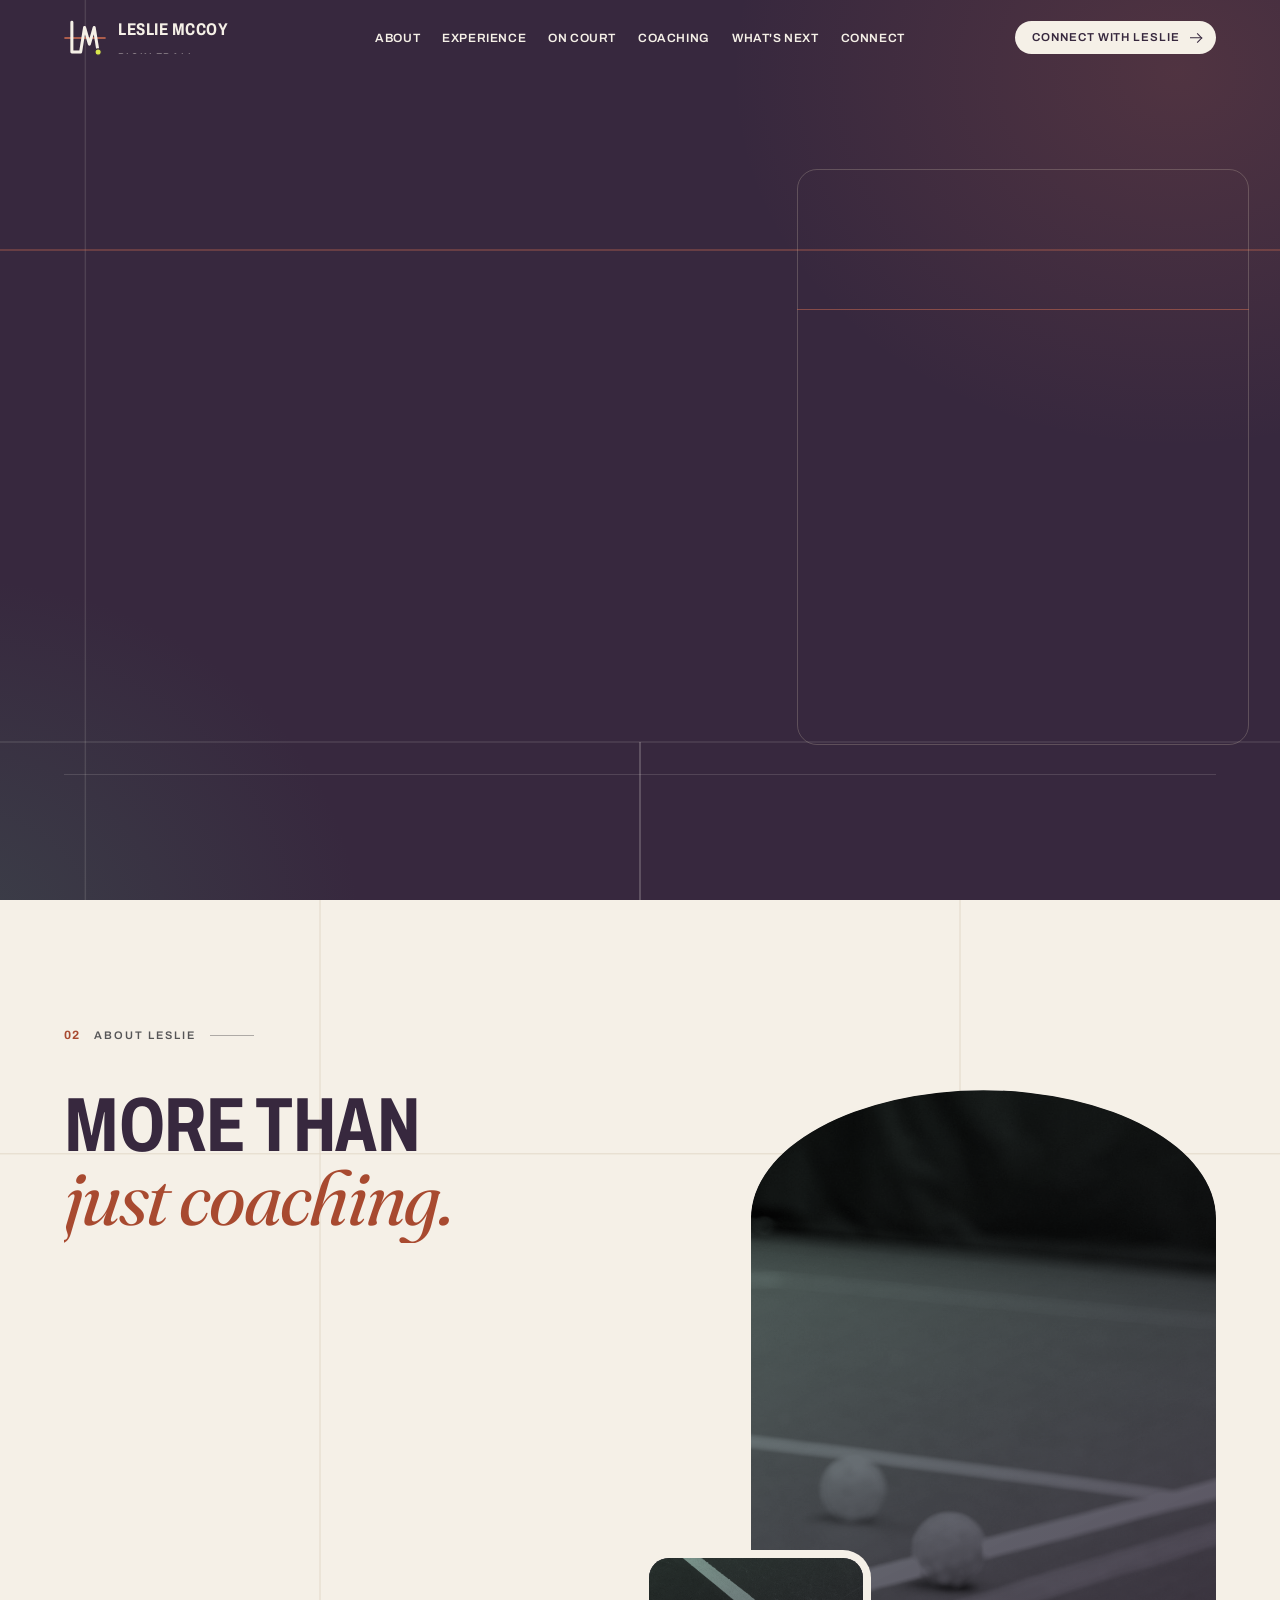
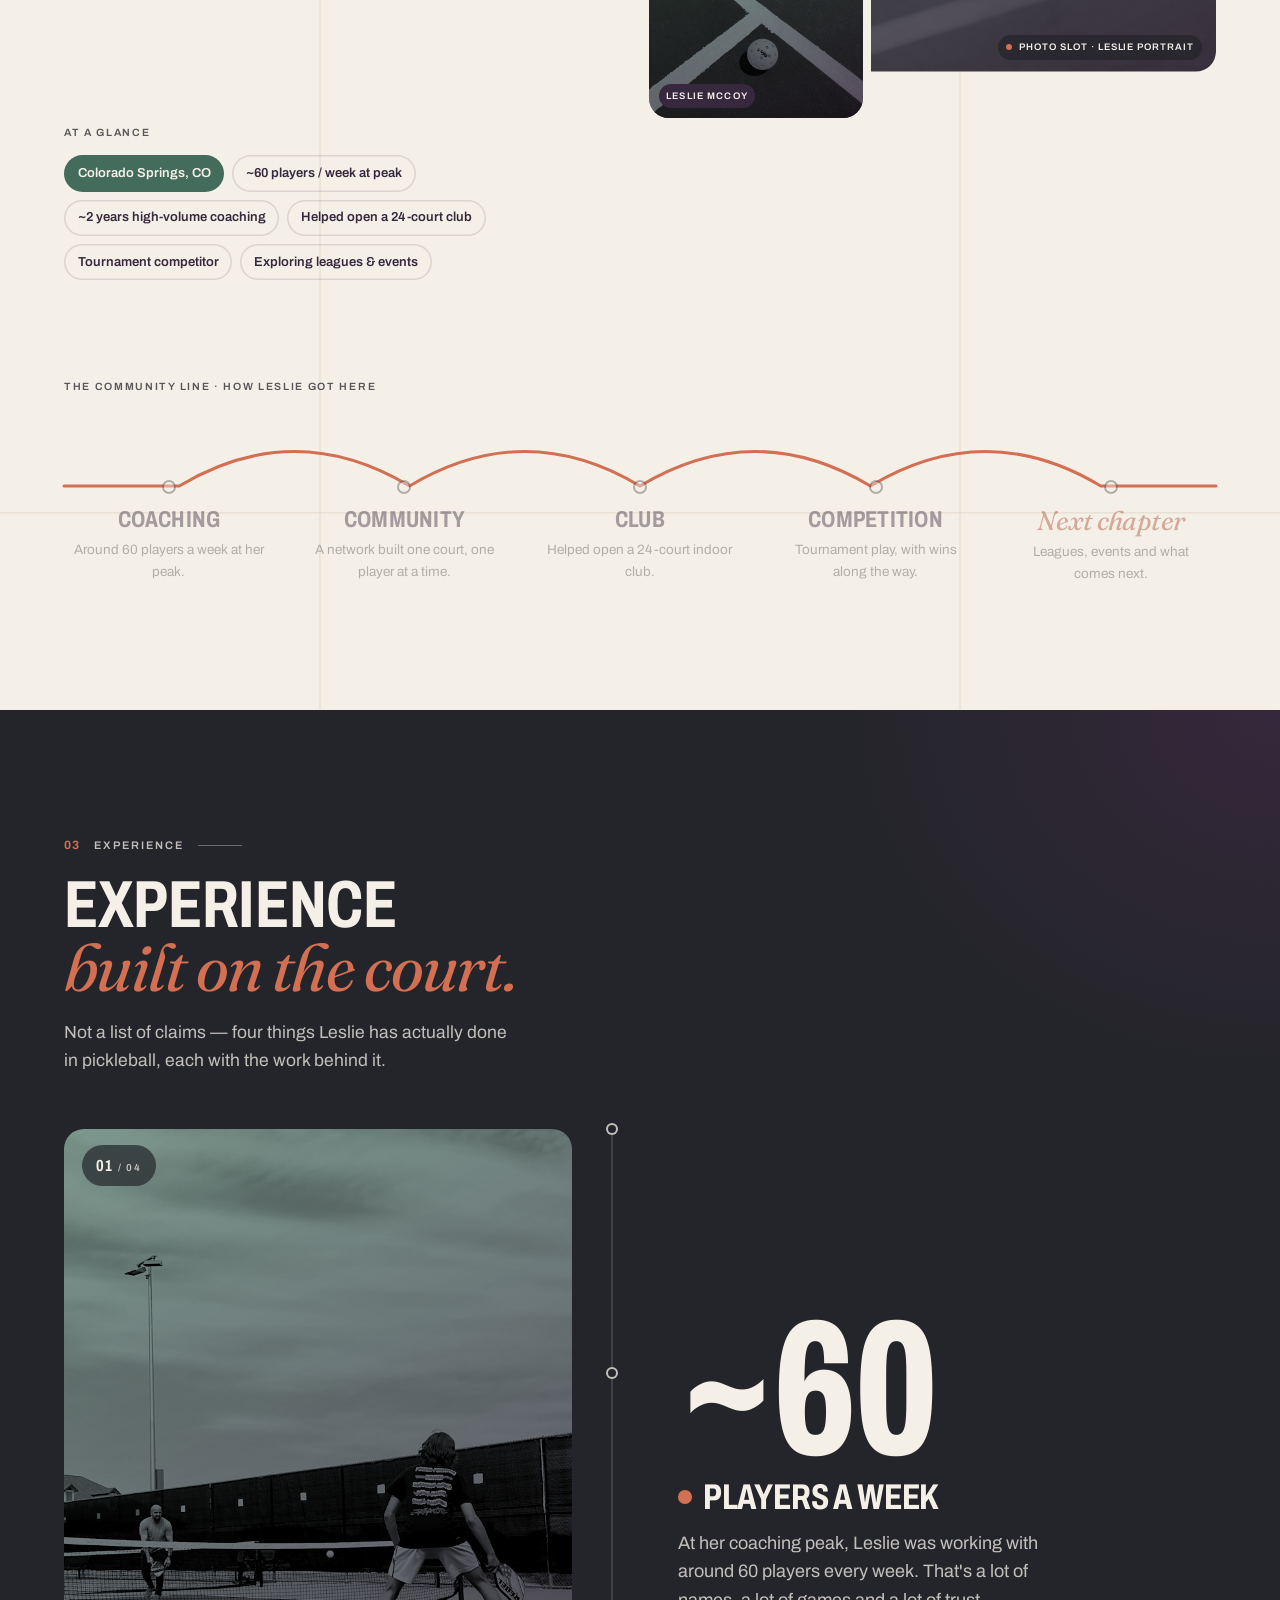
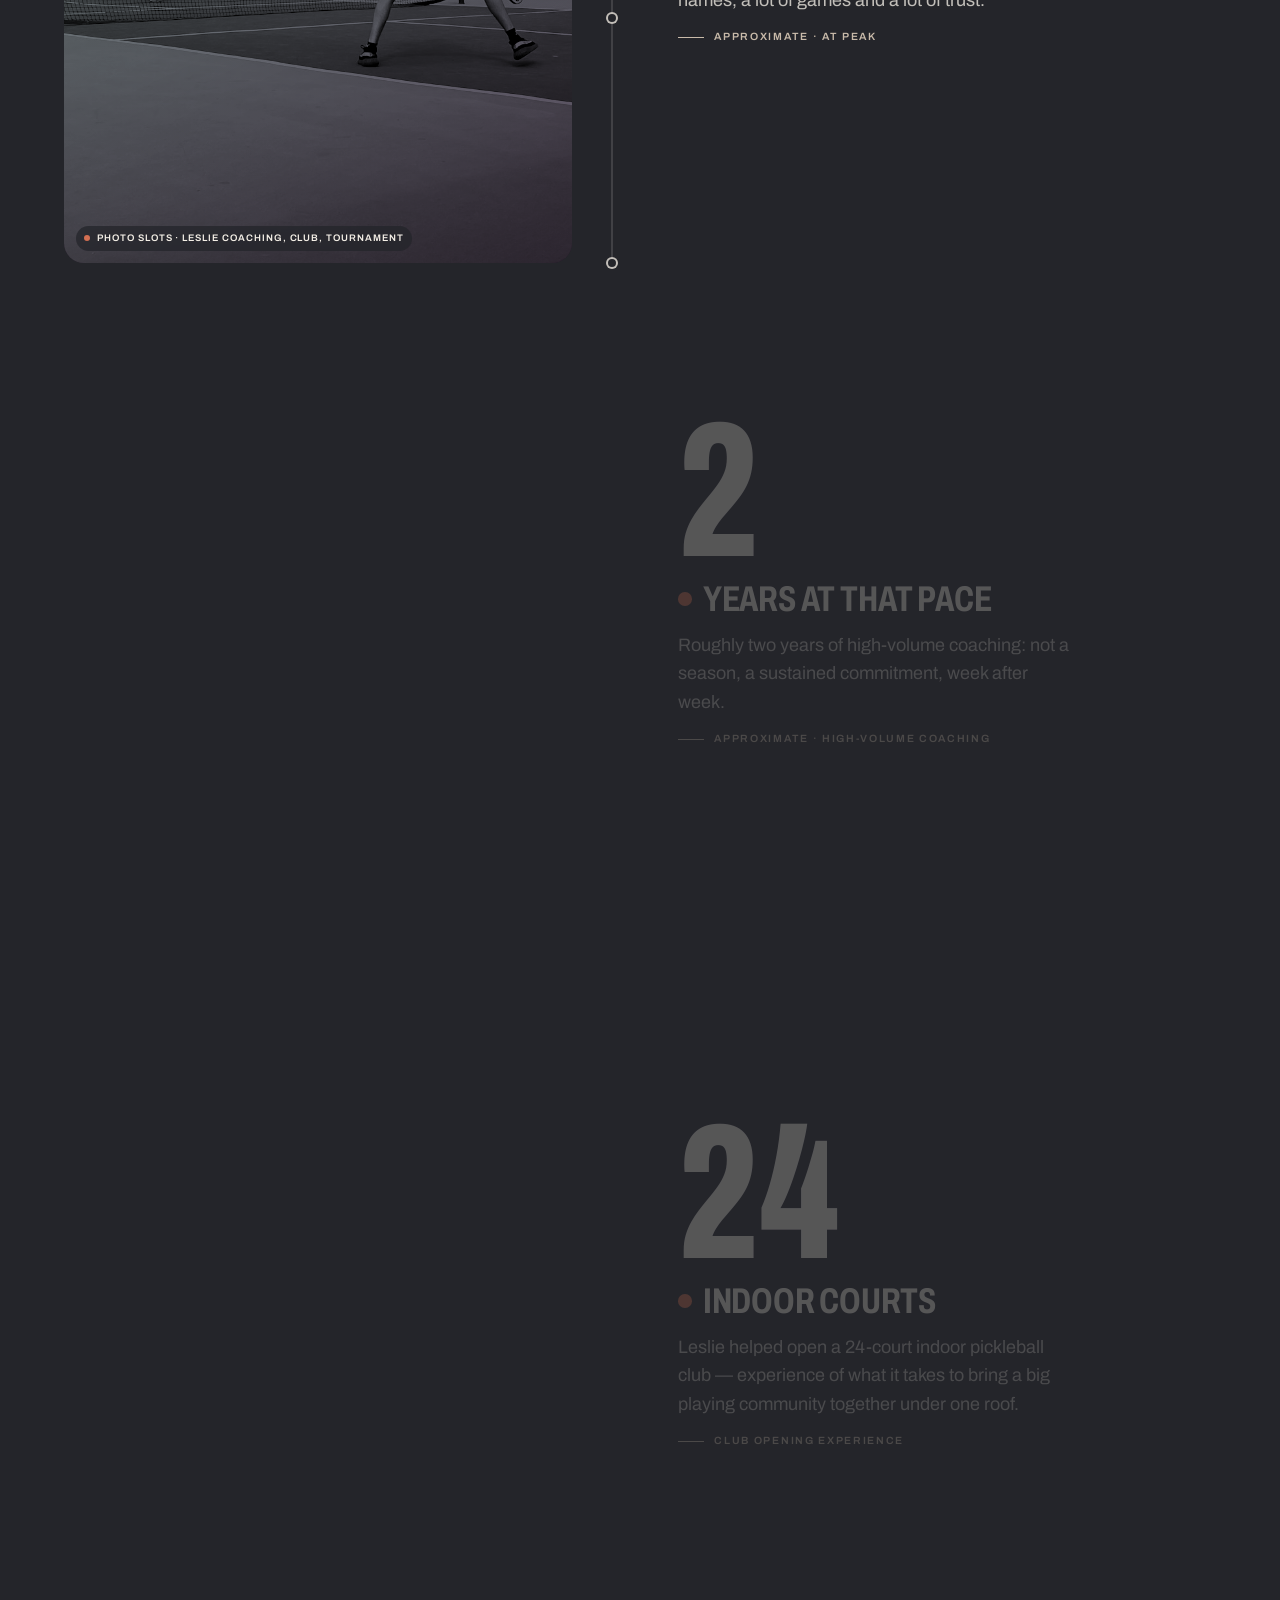
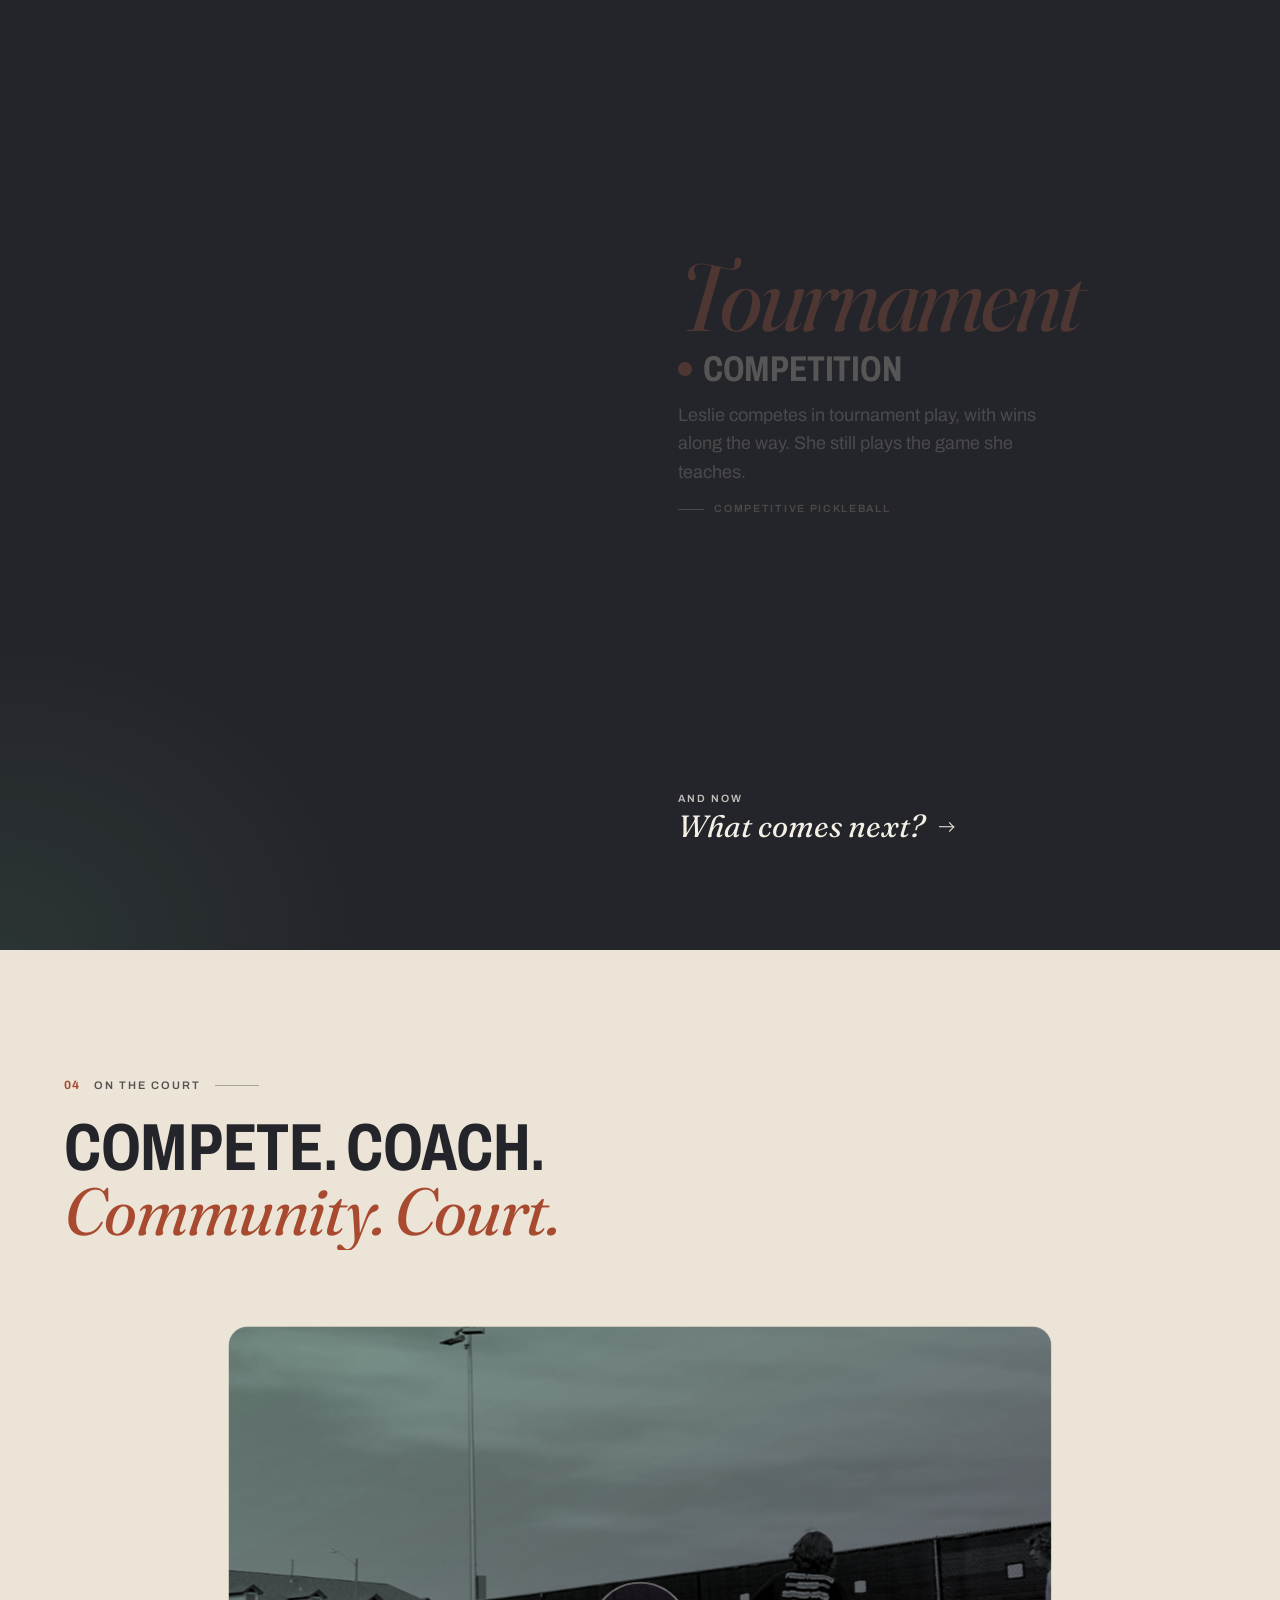
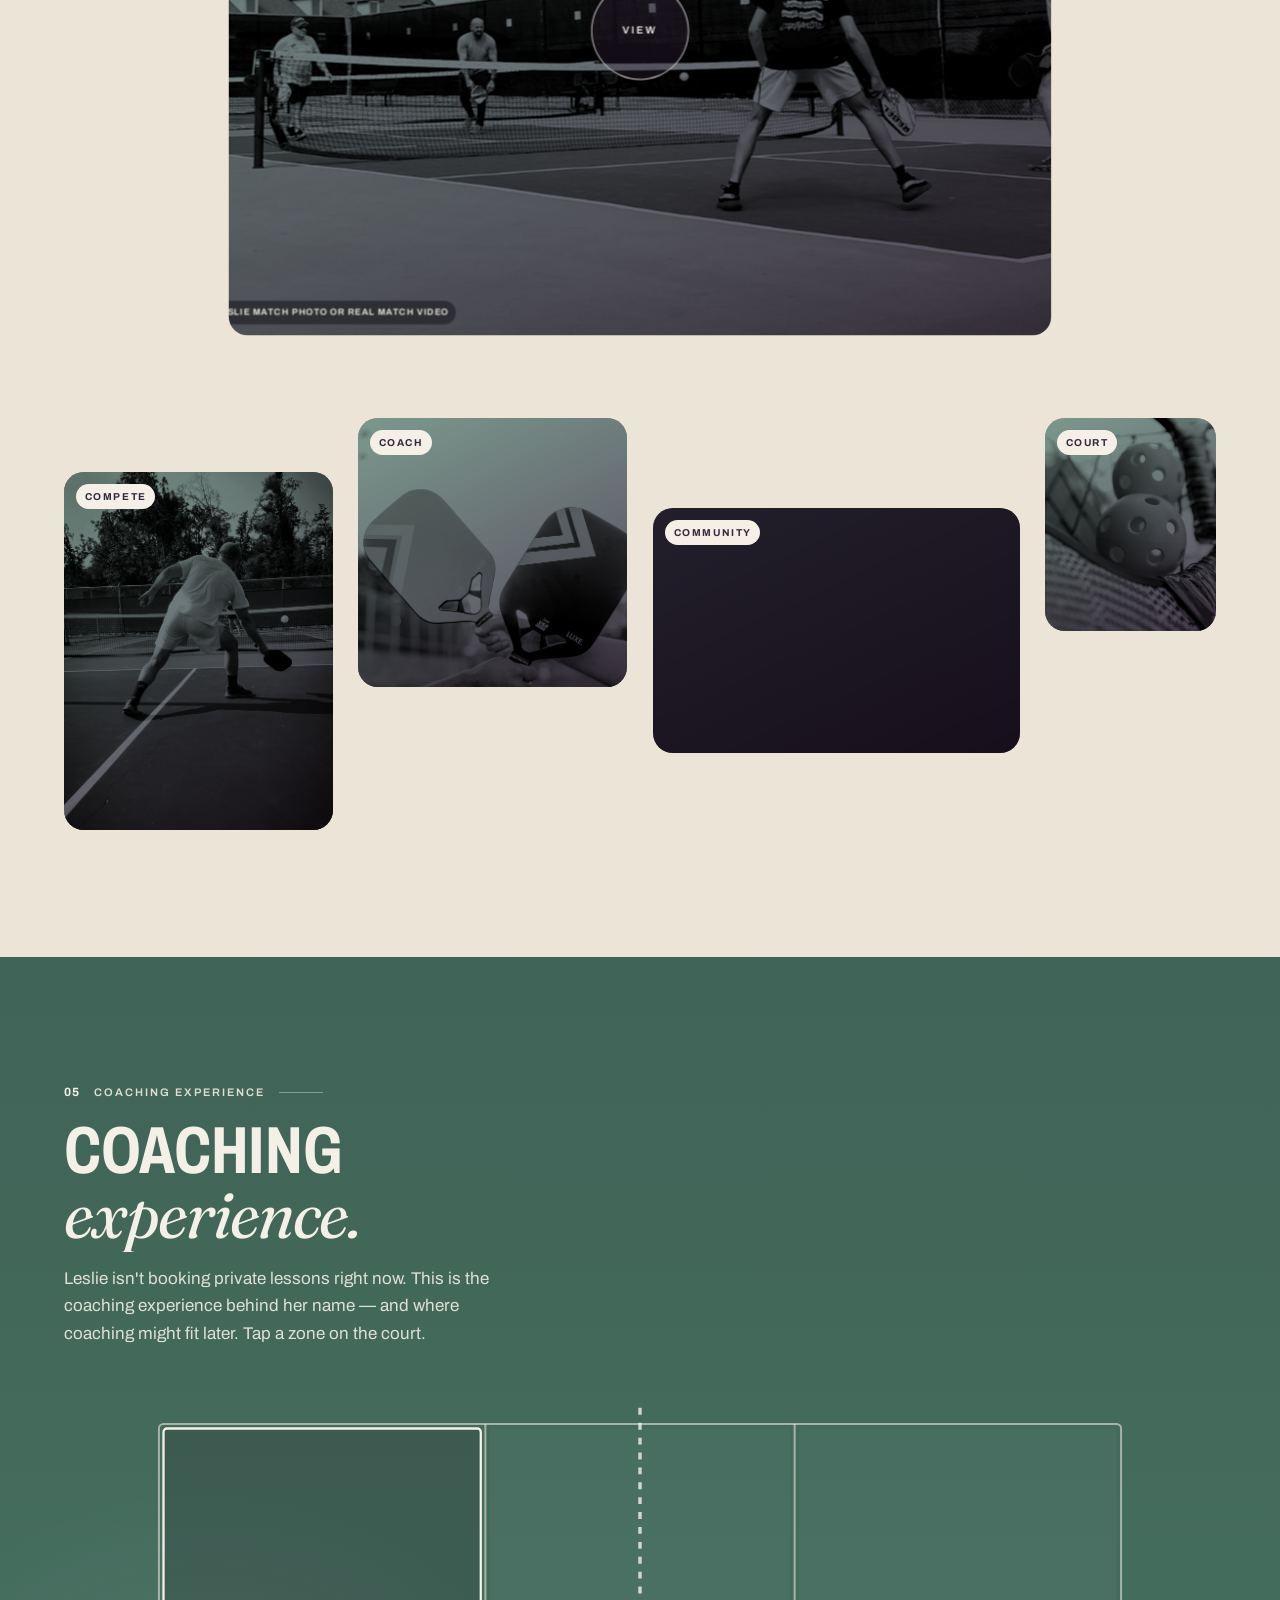
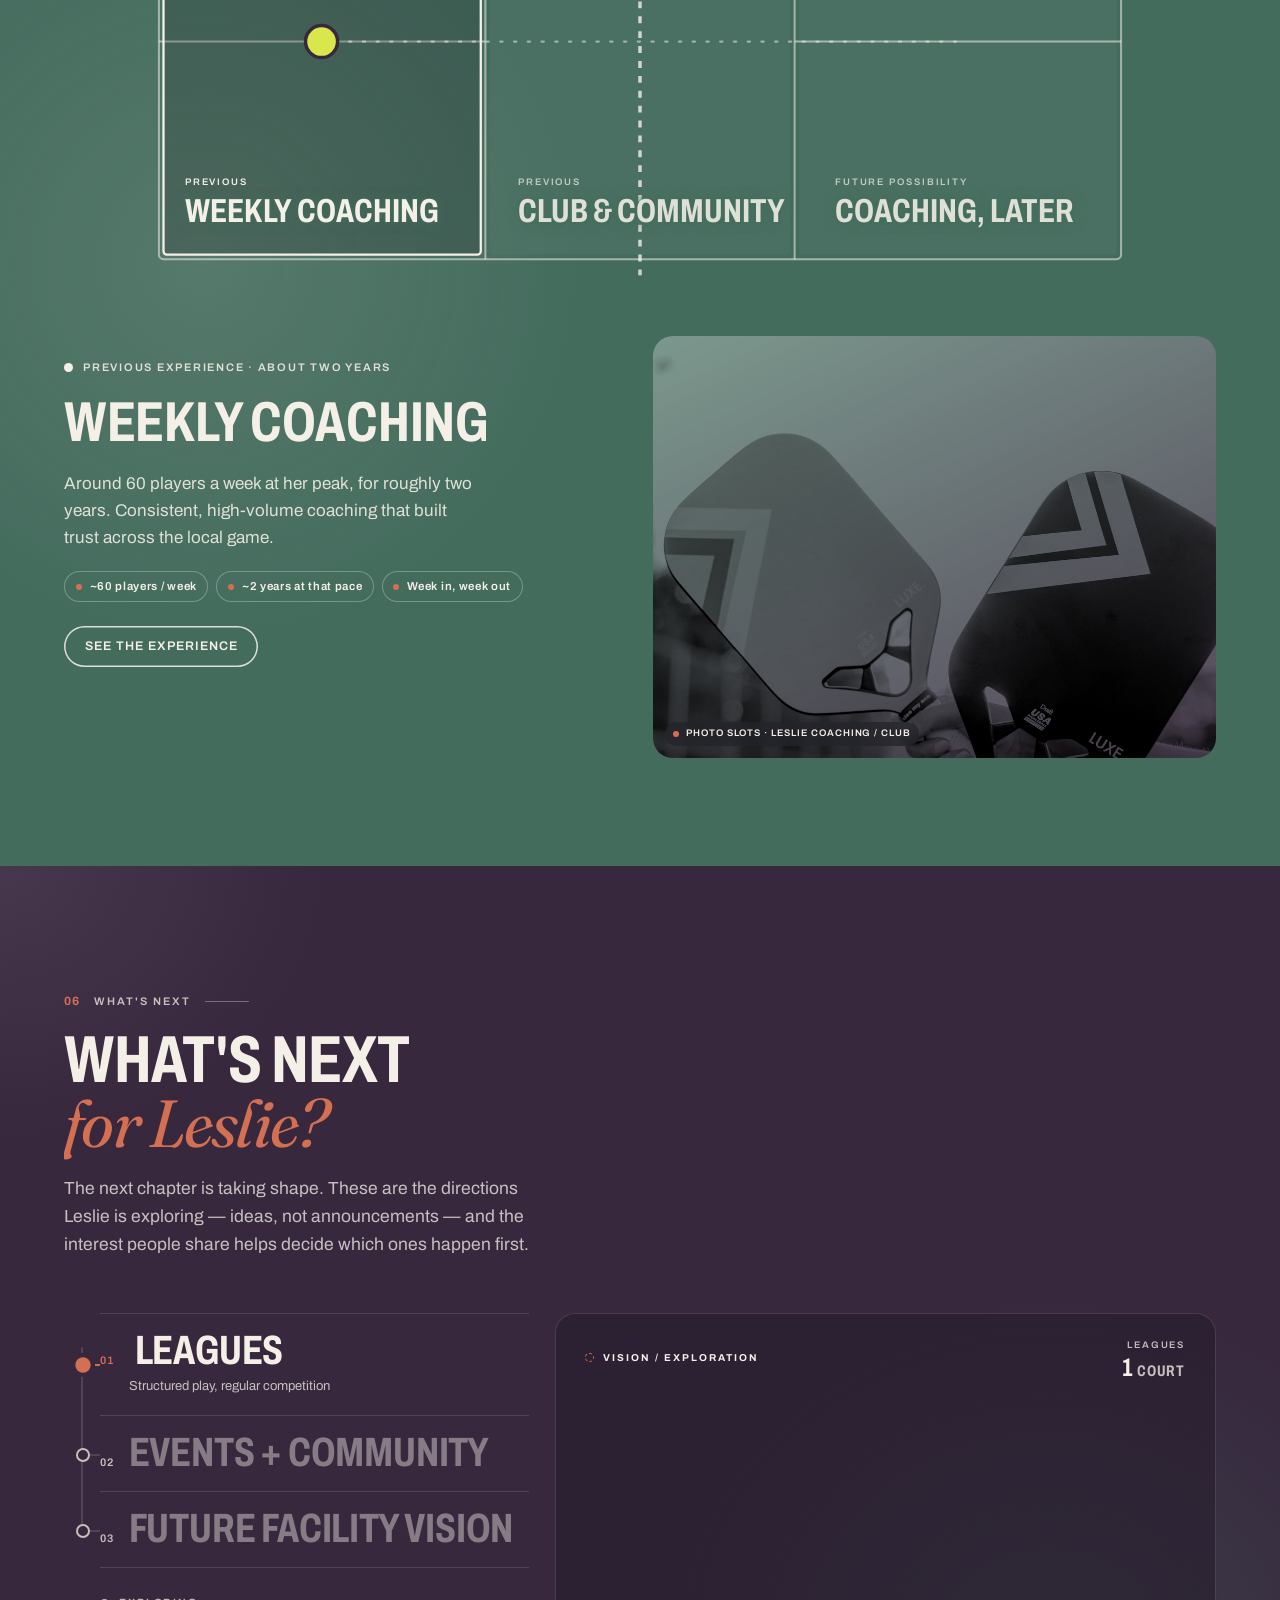
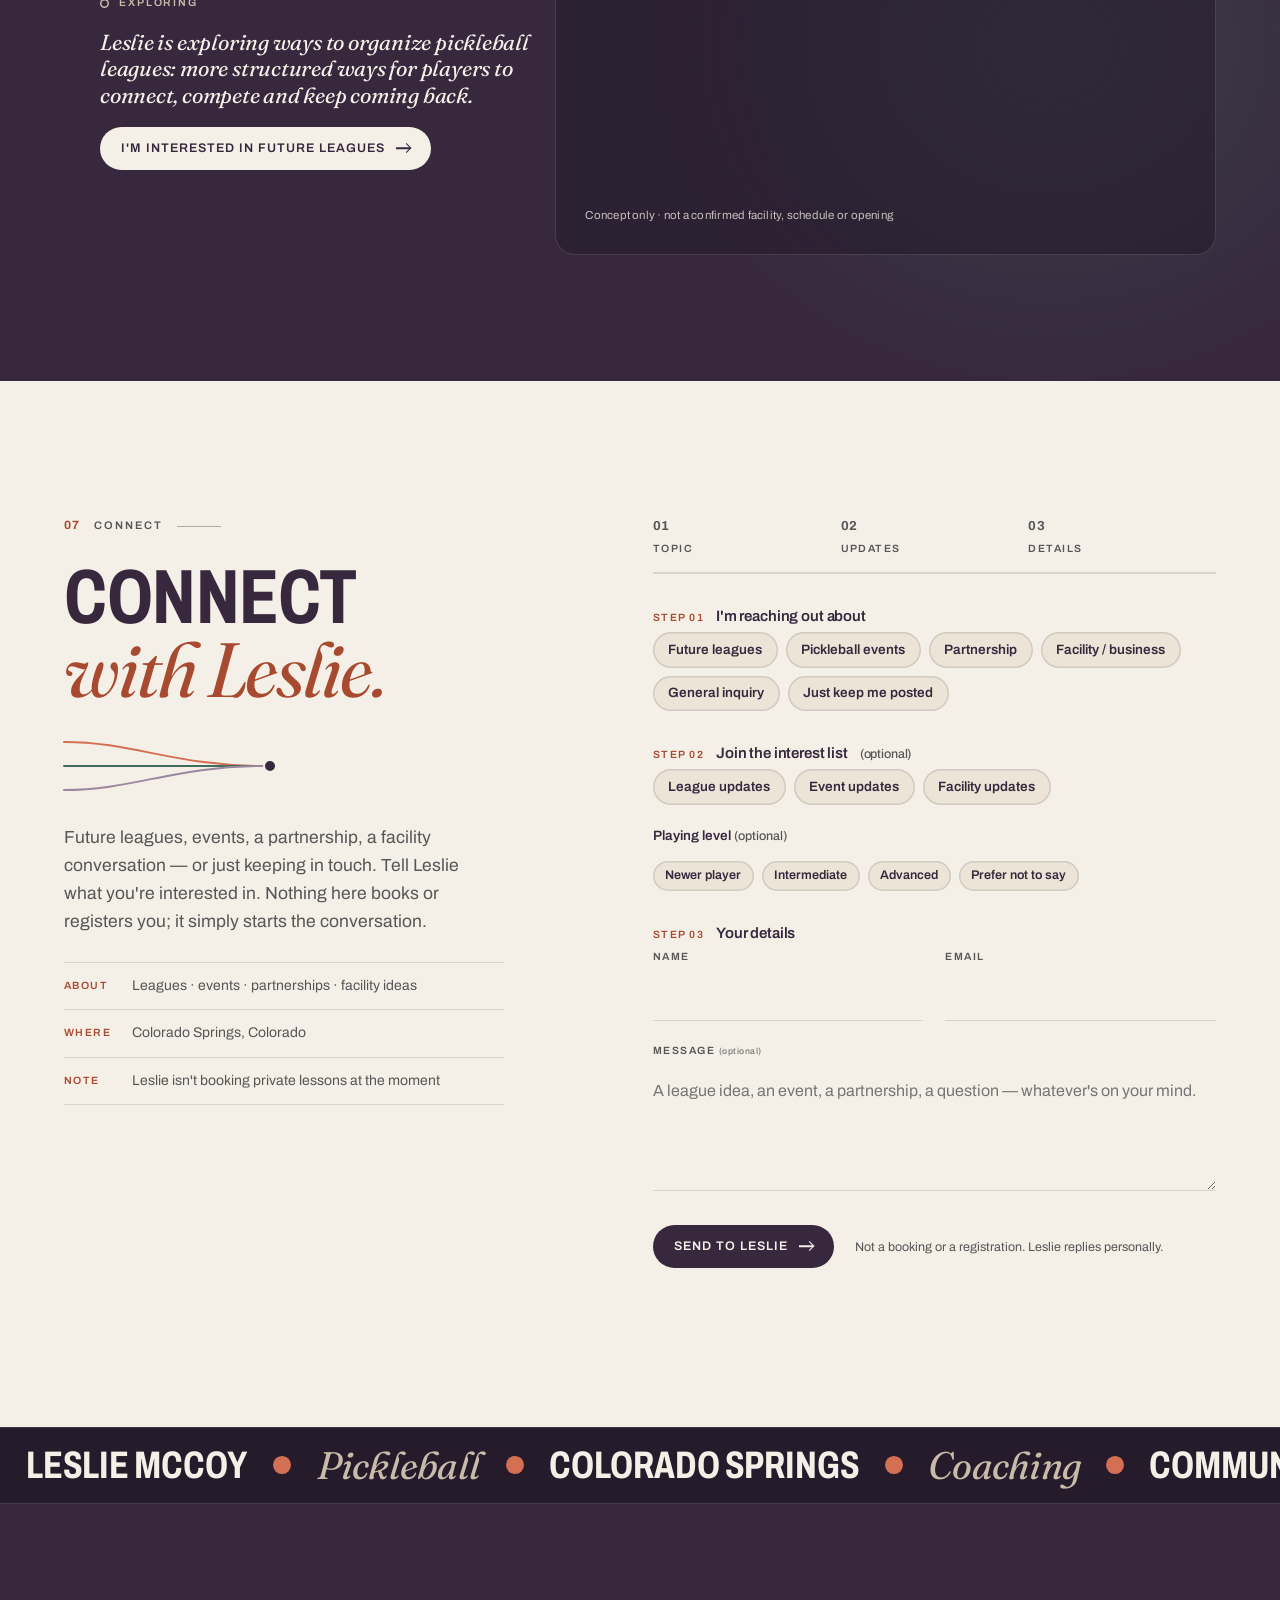
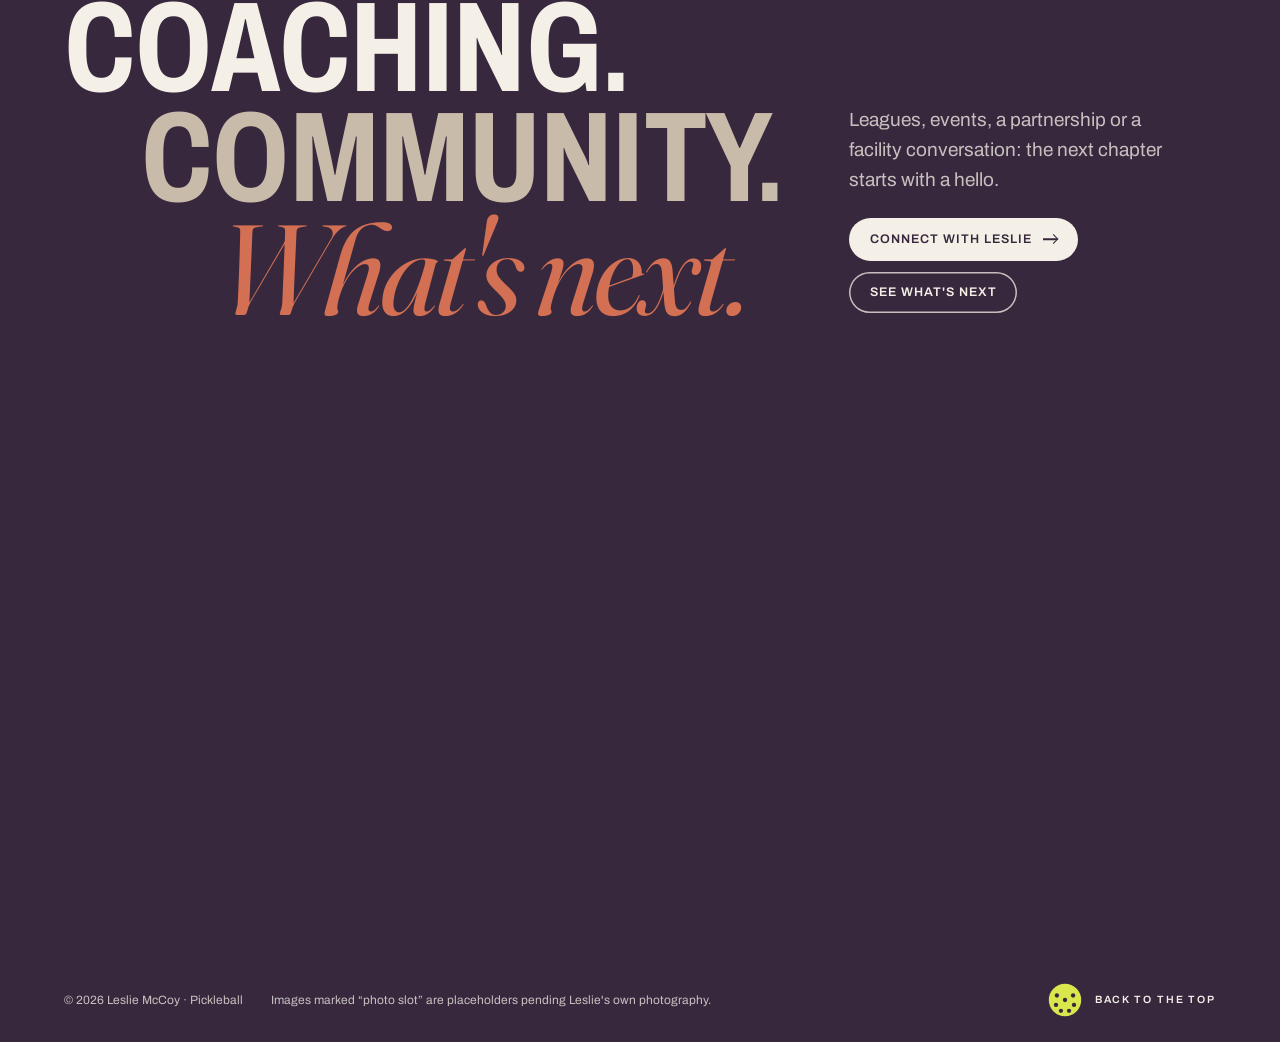
==== commit f3cca96f: "Transform site into the Leslie McCoy pickleball brand Rebrand the existing coaching site for Leslie " ====
--- a/Leslie/index.html
+++ b/Leslie/index.html
@@ -1,36 +1,29 @@
 <!doctype html>
-<html lang="en" data-nav="light">
+<html lang="en" data-nav="dark">
 <head>
   <meta charset="utf-8">
   <meta name="viewport" content="width=device-width, initial-scale=1, viewport-fit=cover">
-  <title>Mary Rose Parisi | PPR Certified Pickleball Coach · Capital District</title>
-  <meta name="description" content="PPR-certified pickleball coaching with Mary Rose Parisi for beginner, intermediate and high-intermediate players across the Capital District. Private lessons, group lessons and clinics.">
-  <meta name="author" content="Mary Rose Parisi">
-  <meta name="theme-color" content="#F7F2E8">
+  <title>Leslie McCoy | Pickleball Community, Leagues &amp; Events · Colorado Springs</title>
+  <meta name="description" content="Leslie McCoy is a Colorado Springs pickleball coach, community builder and tournament competitor, now exploring pickleball leagues, events and what comes next. Connect with Leslie.">
+  <meta name="author" content="Leslie McCoy">
+  <meta name="theme-color" content="#37283E">
   <meta property="og:type" content="website">
-  <meta property="og:site_name" content="Mary Rose Parisi | Pickleball Coaching">
-  <meta property="og:title" content="Mary Rose Parisi | PPR Certified Pickleball Coach · Capital District">
-  <meta property="og:description" content="Private lessons, group lessons and clinics for beginner, intermediate and high-intermediate players across the Capital District. Play better. Play together.">
-  <meta property="og:image" content="assets/img/mary/mary-rose-true-pickleball.webp">
+  <meta property="og:site_name" content="Leslie McCoy | Pickleball">
+  <meta property="og:title" content="Leslie McCoy | Pickleball · Colorado Springs">
+  <meta property="og:description" content="Coaching. Community. What's next. Pickleball experience, community leadership and a new chapter taking shape in Colorado Springs.">
+  <meta property="og:image" content="assets/og-leslie.png">
   <meta name="twitter:card" content="summary_large_image">
+  <link rel="icon" href="assets/favicon.svg" type="image/svg+xml">
   <link rel="icon" href="assets/favicon.png" type="image/png">
   <link rel="apple-touch-icon" href="assets/apple-touch-icon.png">
-  <link rel="preload" as="image" type="image/webp" href="assets/img/mary/mary-rose-true-pickleball.webp" fetchpriority="high">
+  <link rel="preload" as="image" href="assets/img/demo/demo-paddle-net.jpg" fetchpriority="high">
   <script>document.documentElement.classList.add('js');</script>
 
   <link rel="preconnect" href="https://fonts.googleapis.com">
   <link rel="preconnect" href="https://fonts.gstatic.com" crossorigin>
-  <link href="https://fonts.googleapis.com/css2?family=Bricolage+Grotesque:opsz,wght@12..96,400;12..96,500;12..96,600;12..96,700;12..96,800&family=Instrument+Serif:ital@0;1&display=swap" rel="stylesheet">
+  <link href="https://fonts.googleapis.com/css2?family=Archivo:wdth,wght@62..125,400..800&family=Fraunces:ital,opsz,wght@1,9..144,300..500&display=swap" rel="stylesheet">
   <link rel="stylesheet" href="css/main.css">
 
-  <script type="importmap">
-  {
-    "imports": {
-      "three": "https://cdn.jsdelivr.net/npm/three@0.168.0/build/three.module.js",
-      "three/addons/": "https://cdn.jsdelivr.net/npm/three@0.168.0/examples/jsm/"
-    }
-  }
-  </script>
   <script src="https://cdn.jsdelivr.net/npm/gsap@3.12.5/dist/gsap.min.js" defer></script>
   <script src="https://cdn.jsdelivr.net/npm/gsap@3.12.5/dist/ScrollTrigger.min.js" defer></script>
   <script src="https://cdn.jsdelivr.net/npm/lenis@1.1.14/dist/lenis.min.js" defer></script>
@@ -40,12 +33,12 @@
   {
     "@context": "https://schema.org",
     "@type": "Person",
-    "name": "Mary Rose Parisi",
-    "jobTitle": "Pickleball Coach",
-    "description": "PPR-certified pickleball coach offering private lessons, group lessons and clinics for beginner, intermediate and high-intermediate players across the Capital District.",
-    "hasCredential": { "@type": "EducationalOccupationalCredential", "name": "PPR Certified Pickleball Coach" },
-    "areaServed": "Capital District",
-    "knowsAbout": ["Pickleball", "Pickleball coaching", "Private pickleball lessons", "Group pickleball lessons", "Pickleball clinics", "Tennis"]
+    "name": "Leslie McCoy",
+    "jobTitle": "Pickleball coach and community builder",
+    "description": "Colorado Springs pickleball coach, community builder and tournament competitor, exploring pickleball leagues, events and future opportunities.",
+    "homeLocation": { "@type": "Place", "address": { "@type": "PostalAddress", "addressLocality": "Colorado Springs", "addressRegion": "CO", "addressCountry": "US" } },
+    "areaServed": "Colorado Springs, Colorado",
+    "knowsAbout": ["Pickleball", "Pickleball leagues", "Pickleball events", "Pickleball community", "Pickleball coaching", "Pickleball facility operations"]
   }
   </script>
 </head>
@@ -53,37 +46,39 @@
 <body>
 <a class="skip" href="#main">Skip to content</a>
 
-<!-- ============ NAV ============ -->
+<!-- ============ NAV ============
+     LM mark: one court corner + a ball path that resolves into L·M. The kitchen line crosses it. -->
 <header class="nav" id="top">
   <div class="nav__bar">
-    <a class="nav__brand" href="#hero" data-cursor="link" aria-label="Mary Rose Parisi, Pickleball Coaching — back to top">
+    <a class="nav__brand" href="#hero" data-cursor="link" aria-label="Leslie McCoy, Pickleball — back to top">
       <span class="nav__mark" aria-hidden="true">
-        <svg viewBox="0 0 132 48">
-          <line class="nav__mark-court" x1="2" y1="42" x2="86" y2="42"/>
-          <line class="nav__mark-tick" x1="32" y1="38" x2="32" y2="46"/>
-          <path class="nav__mark-arc" d="M8 42 Q 46 -6 87 23"/>
-          <circle class="nav__mark-ring" cx="108" cy="24" r="21"/>
-          <text class="nav__mark-mono" x="108" y="28.4">MRP</text>
-          <circle class="nav__mark-pulse" cx="108" cy="24" r="21"/>
-          <circle class="nav__mark-ball" cx="8" cy="42" r="4.2"/>
+        <svg viewBox="0 0 48 48">
+          <line class="lm-kitchen" x1="1" y1="24" x2="47" y2="24"/>
+          <path class="lm-ghost" d="M9 6 V40 H19 L23.5 12 L29 31 L34.5 12 L39 40"/>
+          <path class="lm-path" d="M9 6 V40 H19 L23.5 12 L29 31 L34.5 12 L39 40"/>
+          <circle class="lm-pulse" cx="39" cy="40" r="3.6"/>
+          <circle class="lm-ball" cx="39" cy="40" r="3.6"/>
         </svg>
       </span>
-      <span class="nav__word" aria-hidden="true"><span class="nav__sub"><span class="nav__sub-in">Pickleball coaching</span></span></span>
+      <span class="nav__word" aria-hidden="true">
+        <span class="nav__name">Leslie McCoy</span>
+        <span class="nav__sub"><span class="nav__sub-in">Pickleball</span></span>
+      </span>
     </a>
 
     <nav class="nav__links" aria-label="Primary">
-      <a href="#levels"><sup>01</sup><span>Levels</span></a>
-      <a href="#coaching"><sup>02</sup><span>Coaching</span></a>
-      <a href="#about"><sup>03</sup><span>About</span></a>
-      <a href="#gallery"><sup>04</sup><span>Gallery</span></a>
-      <a href="#community"><sup>05</sup><span>Community</span></a>
-      <a href="#inquire"><sup>06</sup><span>Inquire</span></a>
+      <a href="#about"><sup>02</sup><span>About</span></a>
+      <a href="#experience"><sup>03</sup><span>Experience</span></a>
+      <a href="#gallery"><sup>04</sup><span>On court</span></a>
+      <a href="#coaching"><sup>05</sup><span>Coaching</span></a>
+      <a href="#next"><sup>06</sup><span>What's next</span></a>
+      <a href="#connect"><sup>07</sup><span>Connect</span></a>
       <span class="nav__ball" aria-hidden="true"></span>
     </nav>
 
     <div class="nav__end">
-      <a class="btn btn--primary btn--sm nav__cta" href="#inquire" data-magnetic data-cursor="ask">
-        <span class="btn__label"><span>Contact Mary Rose</span><span aria-hidden="true">Contact Mary Rose</span></span>
+      <a class="btn btn--primary btn--sm nav__cta" href="#connect" data-magnetic data-cursor="ask">
+        <span class="btn__label"><span>Connect with Leslie</span><span aria-hidden="true">Connect with Leslie</span></span>
         <span class="btn__arrow" aria-hidden="true"></span>
       </a>
       <button class="nav__toggle" type="button" aria-expanded="false" aria-controls="menu">
@@ -105,319 +100,83 @@
     <line x1="200" y1="580" x2="200" y2="856"/>
   </svg>
   <nav class="menu__links" aria-label="Mobile">
-    <a href="#levels"><small>01</small><span>Levels</span></a>
-    <a href="#coaching"><small>02</small><span>Coaching</span></a>
-    <a href="#about"><small>03</small><span>About</span></a>
-    <a href="#gallery"><small>04</small><span>Gallery</span></a>
-    <a href="#community"><small>05</small><span>Community</span></a>
-    <a href="#inquire"><small>06</small><span>Inquire</span></a>
+    <a href="#about"><small>02</small><span>About</span></a>
+    <a href="#experience"><small>03</small><span>Experience</span></a>
+    <a href="#gallery"><small>04</small><span>On court</span></a>
+    <a href="#coaching"><small>05</small><span>Coaching</span></a>
+    <a href="#next"><small>06</small><span>What's next</span></a>
+    <a href="#connect"><small>07</small><span>Connect</span></a>
   </nav>
   <div class="menu__foot">
-    <p class="menu__score"><b>Play better.<br>Play together.</b><span>PPR Certified &middot; Capital District</span></p>
-    <a class="btn btn--primary" href="#inquire"><span class="btn__label"><span>Contact Mary Rose</span><span aria-hidden="true">Contact Mary Rose</span></span><span class="btn__arrow" aria-hidden="true"></span></a>
+    <p class="menu__score"><b>Coaching. Community.<br>What's next.</b><span>Pickleball &middot; Colorado Springs</span></p>
+    <a class="btn btn--primary" href="#connect"><span class="btn__label"><span>Connect with Leslie</span><span aria-hidden="true">Connect with Leslie</span></span><span class="btn__arrow" aria-hidden="true"></span></a>
   </div>
 </div>
 
 <main id="main">
 
-<!-- ============ 01 HERO — who Mary is, who she coaches, why she's credible, what to do next ============
-     Hero photo: Mary Rose Parisi (assets/img/mary/). -->
-<section class="hero" id="hero" data-theme="light" aria-labelledby="hero-title">
+<!-- ============ 01 HERO (new) — who Leslie is, why she's credible, what she's exploring now ============
+     PHOTO SLOT "hero": replace with Leslie's strongest A-rank tournament or court photo (Leslie as the
+     focal point, portrait crop ~4:5). Then remove `is-placeholder` and the .ph-note. See assets/img/leslie/README.md -->
+<section class="hero" id="hero" data-theme="dark" aria-labelledby="hero-title">
   <svg class="hero__court" viewBox="0 0 1440 900" preserveAspectRatio="none" aria-hidden="true">
     <defs>
       <mask id="hero-arc-mask" maskUnits="userSpaceOnUse" x="0" y="0" width="1440" height="900">
-        <path class="hero__arc-reveal" d="M-40 820 C 300 560, 560 300, 760 420 S 1060 700, 1480 300" fill="none" stroke="#fff" stroke-width="30"/>
+        <path class="hero__arc-reveal" d="M-40 760 C 260 520, 520 250, 780 330 S 1120 640, 1480 980" fill="none" stroke="#fff" stroke-width="30"/>
       </mask>
     </defs>
-    <line class="court-line" x1="0" y1="812" x2="1440" y2="812"/>
+    <line class="court-line" x1="0" y1="742" x2="1440" y2="742"/>
     <line class="court-line" x1="96" y1="0" x2="96" y2="900"/>
-    <line class="court-line court-line--kitchen" x1="0" y1="286" x2="1440" y2="286"/>
-    <line class="court-line court-line--hot" x1="720" y1="812" x2="720" y2="900"/>
-    <path class="hero__arc" mask="url(#hero-arc-mask)" d="M-40 820 C 300 560, 560 300, 760 420 S 1060 700, 1480 300"/>
+    <line class="court-line court-line--kitchen" x1="0" y1="250" x2="1440" y2="250"/>
+    <line class="court-line court-line--hot" x1="720" y1="742" x2="720" y2="900"/>
+    <path class="hero__arc" mask="url(#hero-arc-mask)" d="M-40 760 C 260 520, 520 250, 780 330 S 1120 640, 1480 980"/>
   </svg>
 
   <div class="container hero__grid">
     <div class="hero__intro">
-      <p class="hero__eyebrow"><span class="hero__eyebrow-dot" aria-hidden="true"></span>PPR Certified Pickleball Coach &middot; Capital District</p>
+      <p class="hero__eyebrow"><span class="hero__eyebrow-dot" aria-hidden="true"></span>Pickleball &middot; Colorado Springs, Colorado</p>
       <h1 class="hero__title" id="hero-title">
-        <span class="mask"><span>Build your game.</span></span>
-        <span class="mask"><span>Grow your confidence.</span></span>
-        <span class="mask"><span><em>Enjoy the rally.</em></span></span>
+        <span class="mask"><span>Built around</span></span>
+        <span class="mask"><span><em>the game.</em></span></span>
       </h1>
-      <p class="hero__lede">PPR-certified pickleball coaching with Mary Rose Parisi for beginner, intermediate and high-intermediate players across the Capital District.</p>
+      <p class="hero__lede">Pickleball experience, community leadership and a track record of coaching and competition &mdash; with a new chapter taking shape in Colorado Springs.</p>
       <div class="hero__cta">
-        <a class="btn btn--primary" href="#coaching" data-magnetic data-cursor="coaching">
-          <span class="btn__label"><span>Explore coaching</span><span aria-hidden="true">Explore coaching</span></span>
+        <a class="btn btn--primary" href="#connect" data-magnetic data-cursor="ask">
+          <span class="btn__label"><span>Connect with Leslie</span><span aria-hidden="true">Connect with Leslie</span></span>
           <span class="btn__arrow" aria-hidden="true"></span>
         </a>
-        <a class="btn btn--ghost" href="#inquire" data-magnetic data-cursor="ask">
-          <span class="btn__label"><span>Contact Mary Rose</span><span aria-hidden="true">Contact Mary Rose</span></span>
+        <a class="btn btn--ghost" href="#about" data-magnetic data-cursor="link">
+          <span class="btn__label"><span>See her pickleball journey</span><span aria-hidden="true">See her pickleball journey</span></span>
         </a>
       </div>
-      <ul class="hero__creds" aria-label="Credentials">
-        <li>PPR Certified</li>
-        <li>3.75 player</li>
-        <li>3+ years coaching</li>
-        <li>20+ years racquet sports</li>
-      </ul>
     </div>
 
     <div class="hero__visual">
-      <figure class="hero__media ph">
+      <figure class="hero__media ph is-placeholder" data-slot="hero">
         <picture>
-          <img src="assets/img/mary/mary-rose-true-pickleball.webp" width="1254" height="1254" alt="Mary Rose Parisi smiling courtside in her True Pickleball Club quarter-zip" fetchpriority="high" decoding="async" style="--pos: 78% 30%">
+          <img src="assets/img/demo/demo-paddle-net.jpg" width="1600" height="1067" alt="Placeholder image: a paddle and ball at the net, standing in for Leslie's tournament photo" fetchpriority="high" decoding="async" style="--pos: 70% 50%">
         </picture>
+        <figcaption class="ph-note">Photo slot &middot; Leslie on court</figcaption>
       </figure>
-      <!-- Club affiliation chip. Confirm branding permission with True Pickleball Club before launch. -->
-      <p class="hero__club"><small>Coaching at</small><b>True Pickleball Club</b></p>
+      <p class="hero__now"><small>Now exploring</small><b>Leagues &middot; Events &middot; What's next</b></p>
       <span class="ball-anchor" data-ball="hero" aria-hidden="true"></span>
     </div>
   </div>
+
+  <!-- Credibility line. Wording is deliberately careful: these are approximate, confirmed figures. -->
+  <ul class="container hero__creds" aria-label="Pickleball experience at a glance">
+    <li><b>~60</b><span>players a week<br>at peak coaching</span></li>
+    <li><b>2 yrs</b><span>of high-volume<br>coaching</span></li>
+    <li><b>24</b><span>indoor courts &mdash; helped<br>open the club</span></li>
+    <li><b><em>Tournament</em></b><span>competitor</span></li>
+  </ul>
 
   <p class="hero__scroll" aria-hidden="true"><i></i><span>Scroll</span></p>
 </section>
 
-<!-- ============ 02 PLAY BETTER. PLAY TOGETHER. — credentials scoreboard + racquet-sports rally line (new) ============
-     Answers "why Mary?" in one glance: four credentials on a court-style scoreboard (numbers count up),
-     then the rally line runs through her racquet-sports path and lands on pickleball. -->
-<section class="creds" id="play" data-theme="dark" aria-labelledby="creds-title">
-  <div class="container creds__grid">
-    <header class="creds__head">
-      <p class="eyebrow"><span class="eyebrow__num">02</span><span>Play better. Play together.</span></p>
-      <h2 class="display-lg" id="creds-title">
-        <span class="mask"><span>Credible on court.</span></span>
-        <span class="mask"><span><em>Easy to learn from.</em></span></span>
-      </h2>
-    </header>
-    <p class="creds__intro">Mary Rose coaches full-time, and her clinics fill through word of mouth. Serious players get real technical detail. Newer players get patience, encouragement and plenty of laughs at the net.</p>
-
-    <dl class="board">
-      <div class="board__cell">
-        <dt class="board__label">Certification</dt>
-        <dd><b class="board__num">PPR</b><span class="board__note">Certified pickleball coach</span></dd>
-      </div>
-      <div class="board__cell">
-        <dt class="board__label">Player rating</dt>
-        <dd><b class="board__num" data-count="3.75" data-dec="2">3.75</b><span class="board__note">She plays the game she teaches</span></dd>
-      </div>
-      <div class="board__cell">
-        <dt class="board__label">Coaching</dt>
-        <dd><b class="board__num" data-count="3" data-suffix="+">3+</b><span class="board__note">Years coaching pickleball</span></dd>
-      </div>
-      <div class="board__cell">
-        <dt class="board__label">Racquet sports</dt>
-        <dd><b class="board__num" data-count="20" data-suffix="+">20+</b><span class="board__note">Years of tennis, plus racquetball and table tennis</span></dd>
-      </div>
-      <i class="board__net" aria-hidden="true"></i>
-    </dl>
-
-    <div class="lineage">
-      <p class="lineage__label">One rally line through her racquet-sports background</p>
-      <div class="lineage__track">
-        <svg class="lineage__svg" viewBox="0 0 1200 120" preserveAspectRatio="none" aria-hidden="true">
-          <path class="lineage__ghost" d="M0 96 L 150 96 Q 300 4 450 96 Q 600 4 750 96 Q 900 4 1050 96 L 1200 96"/>
-          <path class="lineage__line" d="M0 96 L 150 96 Q 300 4 450 96 Q 600 4 750 96 Q 900 4 1050 96 L 1200 96"/>
-        </svg>
-        <ol class="lineage__nodes">
-          <li class="ln" data-f="0.09"><i class="ln__dot" aria-hidden="true"></i><b>Tennis</b><span>Twenty-plus years of strokes, footwork and match play.</span></li>
-          <li class="ln" data-f="0.36"><i class="ln__dot" aria-hidden="true"></i><b>Racquetball</b><span>Quick reactions and reading the angles.</span></li>
-          <li class="ln" data-f="0.64"><i class="ln__dot" aria-hidden="true"></i><b>Table tennis</b><span>Touch, spin and soft hands.</span></li>
-          <li class="ln ln--now" data-f="0.91"><i class="ln__dot" aria-hidden="true"></i><b>Pickleball</b><span>PPR certified and coaching for 3+ years across the Capital District.</span></li>
-        </ol>
-      </div>
-    </div>
-  </div>
-</section>
-
-<!-- ============ 03 WHO SHE COACHES — "Where are you in your game?" (new) ============
-     Three player states as large vertical labels + one changing image area. Hover / click on desktop,
-     accordion on mobile. The ball, the court bounce and the background tone shift with the level.
-     Images are DEMO stock — swap for Mary coaching each level. -->
-<section class="levels" id="levels" data-theme="light" data-level="beginner" aria-labelledby="levels-title">
-  <div class="container levels__grid">
-    <header class="levels__head">
-      <p class="eyebrow"><span class="eyebrow__num">03</span><span>Who she coaches</span></p>
-      <h2 class="display-lg" id="levels-title">
-        <span class="mask"><span>Where are you</span></span>
-        <span class="mask"><span><em>in your game?</em></span></span>
-      </h2>
-      <p class="levels__intro">Mary Rose coaches beginner, intermediate and high-intermediate players. Pick the one that sounds most like you.</p>
-    </header>
-
-    <div class="levels__list" role="tablist" aria-label="Skill levels" aria-orientation="vertical">
-      <div class="lv-item" data-level="beginner">
-        <button class="lv" type="button" role="tab" id="lv-beginner" aria-selected="true" aria-controls="lvp-beginner" data-level="beginner" data-cursor="coaching">
-          <span class="lv__num">01</span>
-          <span class="lv__name">Beginner</span>
-          <span class="lv__hint">New to the game or finding your feet</span>
-          <i class="lv__line" aria-hidden="true"></i>
-        </button>
-        <article class="lvp is-active" role="tabpanel" id="lvp-beginner" aria-labelledby="lv-beginner" data-level="beginner">
-          <p class="lvp__text">Learn the game with a strong foundation and more confidence on court.</p>
-          <ul class="lvp__themes"><li>Fundamentals</li><li>Positioning</li><li>Basic technique</li><li>Court comfort</li></ul>
-          <a class="lvp__link" href="#inquire" data-level-pick="Beginner" data-cursor="ask">Ask about beginner coaching<span class="btn__arrow" aria-hidden="true"></span></a>
-        </article>
-      </div>
-
-      <div class="lv-item" data-level="intermediate">
-        <button class="lv" type="button" role="tab" id="lv-intermediate" aria-selected="false" aria-controls="lvp-intermediate" data-level="intermediate" data-cursor="coaching" tabindex="-1">
-          <span class="lv__num">02</span>
-          <span class="lv__name">Intermediate</span>
-          <span class="lv__hint">Playing regularly, ready to sharpen</span>
-          <i class="lv__line" aria-hidden="true"></i>
-        </button>
-        <article class="lvp" role="tabpanel" id="lvp-intermediate" aria-labelledby="lv-intermediate" data-level="intermediate" aria-hidden="true" inert>
-          <p class="lvp__text">Build consistency, sharpen technique and become more intentional during points.</p>
-          <ul class="lvp__themes"><li>Consistency</li><li>Third shot</li><li>Shot selection</li><li>Intentional play</li></ul>
-          <a class="lvp__link" href="#inquire" data-level-pick="Intermediate" data-cursor="ask">Ask about intermediate coaching<span class="btn__arrow" aria-hidden="true"></span></a>
-        </article>
-      </div>
-
-      <div class="lv-item" data-level="high">
-        <button class="lv" type="button" role="tab" id="lv-high" aria-selected="false" aria-controls="lvp-high" data-level="high" data-cursor="coaching" tabindex="-1">
-          <span class="lv__num">03</span>
-          <span class="lv__name">High-intermediate</span>
-          <span class="lv__hint">Competitive, chasing the details</span>
-          <i class="lv__line" aria-hidden="true"></i>
-        </button>
-        <article class="lvp" role="tabpanel" id="lvp-high" aria-labelledby="lv-high" data-level="high" aria-hidden="true" inert>
-          <p class="lvp__text">Refine details, improve decision-making and continue developing a more complete game.</p>
-          <ul class="lvp__themes"><li>Decision-making</li><li>Patterns</li><li>Pressure points</li><li>A complete game</li></ul>
-          <a class="lvp__link" href="#inquire" data-level-pick="High-intermediate" data-cursor="ask">Ask about high-intermediate coaching<span class="btn__arrow" aria-hidden="true"></span></a>
-        </article>
-      </div>
-    </div>
-
-    <div class="levels__stage" aria-hidden="true">
-      <figure class="levels__media ph">
-        <div class="levels__shot is-active" data-level="beginner" style="--o: 20% 80%">
-          <picture><img src="assets/img/demo/demo-paddle-net.jpg" width="1600" height="1067" alt="" loading="lazy" decoding="async" style="--pos: 58% 50%"></picture>
-        </div>
-        <div class="levels__shot" data-level="intermediate" style="--o: 50% 90%">
-          <picture><img src="assets/img/demo/demo-player-court.jpg" width="1100" height="1792" alt="" loading="lazy" decoding="async" style="--pos: 50% 40%"></picture>
-        </div>
-        <div class="levels__shot" data-level="high" style="--o: 80% 80%">
-          <picture><img src="assets/img/demo/demo-doubles-city.jpg" width="1600" height="1067" alt="" loading="lazy" decoding="async" style="--pos: 50% 50%"></picture>
-        </div>
-        <figcaption class="ph-note">Placeholder &middot; Mary coaching each level</figcaption>
-      </figure>
-      <!-- Half court, top-down: baseline at the bottom, the kitchen near the top. The bounce path changes length per level. -->
-      <svg class="levels__court" viewBox="0 0 600 760" preserveAspectRatio="xMidYMax meet">
-        <rect class="levels__court-line" x="30" y="30" width="540" height="700"/>
-        <line class="levels__court-line" x1="30" y1="214" x2="570" y2="214"/>
-        <line class="levels__court-line" x1="300" y1="214" x2="300" y2="730"/>
-        <line class="levels__court-kitchen" x1="30" y1="30" x2="570" y2="30"/>
-        <path class="levels__bounce" d="M300 740 Q 300 560 300 470"/>
-        <circle class="levels__land" cx="300" cy="470" r="9"/>
-      </svg>
-      <span class="ball-anchor" data-ball="levels" aria-hidden="true"></span>
-      <p class="levels__readout"><small>Right now</small><b class="levels__readout-name">Beginner</b></p>
-    </div>
-  </div>
-</section>
-
-<!-- ============ 04 COACHING OPTIONS — "How do you want to learn?" (new, court-map) ============
-     One stylised pickleball court. Three zones = Private / Group / Clinics. Selecting a zone moves the
-     ball, swaps the image, the copy and the CTA. No three-card grid. All three are confirmed services.
-     Images are DEMO stock — replace with Mary teaching each format. -->
-<section class="cmap" id="coaching" data-theme="dark" data-format="private" aria-labelledby="cmap-title">
-  <div class="container cmap__grid">
-    <header class="cmap__head">
-      <p class="eyebrow"><span class="eyebrow__num">04</span><span>Coaching options</span></p>
-      <h2 class="display-lg" id="cmap-title">
-        <span class="mask"><span>How do you</span></span>
-        <span class="mask"><span><em>want to learn?</em></span></span>
-      </h2>
-      <p class="cmap__intro">Three ways to work with Mary Rose, all built around the player in front of her. Tap a zone on the court.</p>
-    </header>
-
-    <div class="cmap__stage">
-      <svg class="cmap__court" viewBox="0 0 880 420" aria-hidden="true">
-        <rect class="cmap__line" x="20" y="20" width="840" height="380" rx="4"/>
-        <line class="cmap__line" x1="305" y1="20" x2="305" y2="400"/>
-        <line class="cmap__line" x1="575" y1="20" x2="575" y2="400"/>
-        <line class="cmap__line" x1="20" y1="210" x2="305" y2="210"/>
-        <line class="cmap__line" x1="575" y1="210" x2="860" y2="210"/>
-        <line class="cmap__net" x1="440" y1="6" x2="440" y2="414"/>
-        <g class="cmap__zone" data-format="private"><rect x="24" y="24" width="277" height="372" rx="3"/></g>
-        <g class="cmap__zone" data-format="group"><rect x="309" y="24" width="262" height="372" rx="3"/></g>
-        <g class="cmap__zone" data-format="clinics"><rect x="579" y="24" width="277" height="372" rx="3"/></g>
-        <path class="cmap__route" d="M162 210 L 440 210 L 718 210"/>
-        <circle class="cmap__ball" cx="162" cy="210" r="14"/>
-      </svg>
-
-      <div class="cmap__tabs" role="tablist" aria-label="Coaching formats">
-        <button class="cmap__tab" type="button" role="tab" id="tab-private" aria-selected="true" aria-controls="panel-private" data-format="private" data-cursor="coaching">
-          <small>Service box</small><span>Private lessons</span>
-        </button>
-        <button class="cmap__tab" type="button" role="tab" id="tab-group" aria-selected="false" aria-controls="panel-group" data-format="group" data-cursor="coaching" tabindex="-1">
-          <small>The kitchen</small><span>Group lessons</span>
-        </button>
-        <button class="cmap__tab" type="button" role="tab" id="tab-clinics" aria-selected="false" aria-controls="panel-clinics" data-format="clinics" data-cursor="coaching" tabindex="-1">
-          <small>Far court</small><span>Clinics</span>
-        </button>
-      </div>
-      <span class="ball-anchor" data-ball="coaching" aria-hidden="true"></span>
-    </div>
-
-    <div class="cmap__media" aria-hidden="true">
-      <figure class="cm ph" data-format="private">
-        <picture><img src="assets/img/demo/demo-paddle-net.jpg" width="1600" height="1067" alt="" loading="lazy" decoding="async" style="--pos: 62% 50%"></picture>
-      </figure>
-      <figure class="cm ph" data-format="group">
-        <picture><img src="assets/img/demo/demo-doubles-court.jpg" width="1600" height="1200" alt="" loading="lazy" decoding="async" style="--pos: 55% 62%"></picture>
-      </figure>
-      <figure class="cm ph" data-format="clinics">
-        <picture><img src="assets/img/demo/demo-doubles-city.jpg" width="1600" height="1067" alt="" loading="lazy" decoding="async" style="--pos: 50% 50%"></picture>
-      </figure>
-      <span class="ph-note">Placeholder &middot; Mary teaching this format</span>
-    </div>
-
-    <div class="cmap__panels">
-      <article class="cp is-active" role="tabpanel" id="panel-private" aria-labelledby="tab-private" data-format="private">
-        <p class="cp__kicker">Confirmed service &middot; One to one</p>
-        <h3 class="cp__title">Private lessons</h3>
-        <p class="cp__text">Personalised instruction focused on your goals, your technique and your development, at the pace that suits you.</p>
-        <ul class="cp__list"><li>Built around your goals</li><li>Technique and feedback</li><li>Any level welcome</li></ul>
-        <div class="cp__cta">
-          <a class="btn btn--primary" href="#inquire" data-interest="Private lesson" data-magnetic data-cursor="ask">
-            <span class="btn__label"><span>Ask about private lessons</span><span aria-hidden="true">Ask about private lessons</span></span>
-            <span class="btn__arrow" aria-hidden="true"></span>
-          </a>
-        </div>
-      </article>
-
-      <article class="cp" role="tabpanel" id="panel-group" aria-labelledby="tab-group" data-format="group" aria-hidden="true" inert>
-        <p class="cp__kicker">Confirmed service &middot; Small groups</p>
-        <h3 class="cp__title">Group lessons</h3>
-        <p class="cp__text">Learn alongside others in a collaborative environment while continuing to improve your own game.</p>
-        <ul class="cp__list"><li>Learn with other players</li><li>Live rallies and drills</li><li>Shared energy</li></ul>
-        <div class="cp__cta">
-          <a class="btn btn--primary" href="#inquire" data-interest="Group lesson" data-magnetic data-cursor="ask">
-            <span class="btn__label"><span>Ask about group lessons</span><span aria-hidden="true">Ask about group lessons</span></span>
-            <span class="btn__arrow" aria-hidden="true"></span>
-          </a>
-        </div>
-      </article>
-
-      <article class="cp" role="tabpanel" id="panel-clinics" aria-labelledby="tab-clinics" data-format="clinics" aria-hidden="true" inert>
-        <p class="cp__kicker">Confirmed service &middot; Established and popular</p>
-        <h3 class="cp__title">Clinics</h3>
-        <p class="cp__text">Structured group sessions designed around skill development, repetition and connection with other players. Mary Rose's clinics are a fixture, and they fill through word of mouth.</p>
-        <ul class="cp__list"><li>Structured skill work</li><li>Repetition that sticks</li><li>A regular crowd</li></ul>
-        <div class="cp__cta">
-          <a class="btn btn--primary" href="#inquire" data-interest="Clinic" data-magnetic data-cursor="ask">
-            <span class="btn__label"><span>Ask about upcoming clinics</span><span aria-hidden="true">Ask about upcoming clinics</span></span>
-            <span class="btn__arrow" aria-hidden="true"></span>
-          </a>
-        </div>
-      </article>
-    </div>
-  </div>
-</section>
-
-<!-- ============ 05 MEET MARY ROSE — about (kept layout, adapted) ============
-     PHOTO PLACEHOLDERS: both frames are stock until Mary's portrait / court-side photos arrive. -->
+<!-- ============ 02 ABOUT (kept layout, adapted) — "More than just coaching." ============
+     The community line becomes her career path: coaching → community → club → competition → next chapter.
+     PHOTO SLOTS "about-portrait" + "about-inset": Leslie portrait / candid court-side photo. -->
 <section class="coach" id="about" data-theme="light" aria-labelledby="coach-title">
   <svg class="coach__lines" viewBox="0 0 1440 1000" preserveAspectRatio="none" aria-hidden="true">
     <g class="coach__lines-a">
@@ -431,216 +190,462 @@
   </svg>
 
   <div class="container coach__grid">
-    <p class="eyebrow"><span class="eyebrow__num">05</span><span>Meet Mary Rose</span></p>
+    <p class="eyebrow"><span class="eyebrow__num">02</span><span>About Leslie</span></p>
 
     <h2 class="coach__title display-xl" id="coach-title">
-      <span class="mask"><span>Twenty years of racquets.</span></span>
-      <span class="mask"><span><em>One game she can't put down.</em></span></span>
+      <span class="mask"><span>More than</span></span>
+      <span class="mask"><span><em>just coaching.</em></span></span>
     </h2>
 
     <div class="coach__copy reveal-lines">
-      <p>Mary Rose Parisi is a PPR-certified pickleball coach and a 3.75 player who has been coaching full-time for more than three years across the Capital District.</p>
-      <p>Before pickleball there were twenty-plus years of tennis, with racquetball and table tennis along the way. That background shows up in how she teaches: clear mechanics, honest feedback and a feel for how points actually unfold.</p>
-      <p>She coaches at True Pickleball Club, where her clinics are consistently full and most new players arrive the way the best referrals do, by word of mouth.</p>
-      <p class="coach__quote">Credible enough for serious players. Friendly enough for your very first lesson.</p>
+      <p>Leslie McCoy is a Colorado Springs pickleball coach, organizer and competitor &mdash; someone who builds the game around people, not just strokes.</p>
+      <p>At her busiest she was coaching around 60 players a week, and she kept that pace for roughly two years. She helped open a 24-court indoor club, competes in tournaments, and has built a real network across the local pickleball community.</p>
+      <p>Now she's shaping what comes next: leagues, events and, possibly, a place of her own.</p>
+      <p class="coach__quote">Coaching was the start. Community is the point.</p>
     </div>
 
     <div class="coach__known">
       <span class="coach__known-label">At a glance</span>
       <ul class="coach__chips">
-        <li class="coach__chip--hot">PPR Certified</li>
-        <li>3.75 player</li>
-        <li>3+ years coaching pickleball</li>
-        <li>20+ years tennis</li>
-        <li>Racquetball</li>
-        <li>Table tennis</li>
-        <li>Capital District</li>
+        <li class="coach__chip--hot">Colorado Springs, CO</li>
+        <li>~60 players / week at peak</li>
+        <li>~2 years high-volume coaching</li>
+        <li>Helped open a 24-court club</li>
+        <li>Tournament competitor</li>
+        <li>Exploring leagues &amp; events</li>
       </ul>
     </div>
 
     <div class="coach__visual">
-      <figure class="coach__media ph" data-tilt>
+      <figure class="coach__media ph is-placeholder" data-slot="about-portrait" data-tilt>
         <picture>
-          <img src="assets/img/demo/demo-net-balls.jpg" width="1600" height="1067" alt="Pickleballs resting on an indoor court beside the net" loading="lazy" decoding="async" style="--pos: 62% 55%">
+          <img src="assets/img/demo/demo-net-balls.jpg" width="1600" height="1067" alt="Placeholder image: pickleballs beside the net on an indoor court" loading="lazy" decoding="async" style="--pos: 62% 55%">
         </picture>
-        <figcaption class="ph-note">Placeholder &middot; Mary Rose portrait</figcaption>
+        <figcaption class="ph-note">Photo slot &middot; Leslie portrait</figcaption>
       </figure>
-      <figure class="coach__inset ph">
+      <figure class="coach__inset ph is-placeholder" data-slot="about-inset">
         <picture>
-          <img src="assets/img/demo/demo-court-ball.jpg" width="1600" height="1200" alt="A pickleball on the corner of a court" loading="lazy" decoding="async" style="--pos: 50% 55%">
+          <img src="assets/img/demo/demo-court-ball.jpg" width="1600" height="1200" alt="Placeholder image: a pickleball on the corner of a court" loading="lazy" decoding="async" style="--pos: 50% 55%">
         </picture>
-        <figcaption>Mary Rose Parisi</figcaption>
+        <figcaption>Leslie McCoy</figcaption>
       </figure>
       <span class="ball-anchor" data-ball="about" aria-hidden="true"></span>
     </div>
+
+    <div class="path">
+      <p class="path__label">The community line &middot; how Leslie got here</p>
+      <div class="path__track">
+        <svg class="path__svg" viewBox="0 0 1200 120" preserveAspectRatio="none" aria-hidden="true">
+          <path class="path__ghost" d="M0 96 L 120 96 Q 240 4 360 96 Q 480 4 600 96 Q 720 4 840 96 Q 960 4 1080 96 L 1200 96"/>
+          <path class="path__line" d="M0 96 L 120 96 Q 240 4 360 96 Q 480 4 600 96 Q 720 4 840 96 Q 960 4 1080 96 L 1200 96"/>
+        </svg>
+        <ol class="path__nodes">
+          <li class="pn" data-x="0.1"><i class="pn__dot" aria-hidden="true"></i><b>Coaching</b><span>Around 60 players a week at her peak.</span></li>
+          <li class="pn" data-x="0.3"><i class="pn__dot" aria-hidden="true"></i><b>Community</b><span>A network built one court, one player at a time.</span></li>
+          <li class="pn" data-x="0.5"><i class="pn__dot" aria-hidden="true"></i><b>Club</b><span>Helped open a 24-court indoor club.</span></li>
+          <li class="pn" data-x="0.7"><i class="pn__dot" aria-hidden="true"></i><b>Competition</b><span>Tournament play, with wins along the way.</span></li>
+          <li class="pn pn--now" data-x="0.9"><i class="pn__dot" aria-hidden="true"></i><b>Next chapter</b><span>Leagues, events and what comes next.</span></li>
+        </ol>
+      </div>
+    </div>
   </div>
 </section>
 
-<!-- ============ 06 GALLERY — kept mechanics (feature + parallax collage + lightbox) ============
-     DEMO stock photos only — the people shown are not Mary or her players. Swap for approved photography. -->
+<!-- ============ 03 EXPERIENCE + CREDIBILITY (new) — "Experience built on the court." ============
+     Scroll-led editorial sequence: one large marker at a time, the photo changes as the marker changes.
+     Desktop: sticky photo stage + timeline rail. Mobile: vertical, each marker carries its own photo.
+     PHOTO SLOTS "xp-1".."xp-4": coaching group · coaching / court time · club / indoor courts · tournament (medal photo).
+     Do not add tournament names, divisions, dates or medal colours unless Leslie confirms them. -->
+<section class="xp" id="experience" data-theme="dark" data-i="0" aria-labelledby="xp-title">
+  <div class="container xp__grid">
+    <header class="xp__head">
+      <p class="eyebrow"><span class="eyebrow__num">03</span><span>Experience</span></p>
+      <h2 class="display-lg" id="xp-title">
+        <span class="mask"><span>Experience</span></span>
+        <span class="mask"><span><em>built on the court.</em></span></span>
+      </h2>
+      <p class="xp__intro">Not a list of claims &mdash; four things Leslie has actually done in pickleball, each with the work behind it.</p>
+    </header>
+
+    <div class="xp__stage" aria-hidden="true">
+      <div class="xp__frame">
+        <figure class="xp__shot ph is-placeholder is-active" data-i="0" style="--o: 20% 80%">
+          <picture><img src="assets/img/demo/demo-doubles-court.jpg" width="1600" height="1200" alt="" loading="lazy" decoding="async" style="--pos: 55% 62%"></picture>
+        </figure>
+        <figure class="xp__shot ph is-placeholder" data-i="1" style="--o: 80% 20%">
+          <picture><img src="assets/img/demo/demo-paddles-tap.jpg" width="1100" height="1650" alt="" loading="lazy" decoding="async" style="--pos: 50% 46%"></picture>
+        </figure>
+        <figure class="xp__shot ph is-placeholder" data-i="2" style="--o: 50% 90%">
+          <picture><img src="assets/img/demo/demo-doubles-city.jpg" width="1600" height="1067" alt="" loading="lazy" decoding="async" style="--pos: 50% 50%"></picture>
+        </figure>
+        <figure class="xp__shot ph is-placeholder" data-i="3" style="--o: 30% 30%">
+          <picture><img src="assets/img/demo/demo-paddle-balls.jpg" width="1600" height="768" alt="" loading="lazy" decoding="async" style="--pos: 62% 50%"></picture>
+        </figure>
+        <span class="ph-note">Photo slots &middot; Leslie coaching, club, tournament</span>
+      </div>
+      <div class="xp__rail">
+        <i class="xp__rail-fill"></i>
+        <i class="xp__tick" data-i="0"></i><i class="xp__tick" data-i="1"></i><i class="xp__tick" data-i="2"></i><i class="xp__tick" data-i="3"></i>
+      </div>
+      <p class="xp__count"><b class="xp__count-n">01</b><span>/ 04</span></p>
+    </div>
+
+    <ol class="xp__list">
+      <li class="xp__item is-on" data-i="0">
+        <figure class="xp__m ph is-placeholder" aria-hidden="true"><picture><img src="assets/img/demo/demo-doubles-court.jpg" width="1600" height="1200" alt="" loading="lazy" decoding="async" style="--pos: 55% 62%"></picture></figure>
+        <p class="xp__num"><b data-count="60" data-prefix="~">~60</b></p>
+        <h3 class="xp__label">Players a week</h3>
+        <p class="xp__ctx">At her coaching peak, Leslie was working with around 60 players every week. That's a lot of names, a lot of games and a lot of trust.</p>
+        <p class="xp__tag">Approximate &middot; at peak</p>
+      </li>
+      <li class="xp__item" data-i="1">
+        <figure class="xp__m ph is-placeholder" aria-hidden="true"><picture><img src="assets/img/demo/demo-paddles-tap.jpg" width="1100" height="1650" alt="" loading="lazy" decoding="async" style="--pos: 50% 46%"></picture></figure>
+        <p class="xp__num"><b data-count="2">2</b></p>
+        <h3 class="xp__label">Years at that pace</h3>
+        <p class="xp__ctx">Roughly two years of high-volume coaching: not a season, a sustained commitment, week after week.</p>
+        <p class="xp__tag">Approximate &middot; high-volume coaching</p>
+      </li>
+      <li class="xp__item" data-i="2">
+        <figure class="xp__m ph is-placeholder" aria-hidden="true"><picture><img src="assets/img/demo/demo-doubles-city.jpg" width="1600" height="1067" alt="" loading="lazy" decoding="async" style="--pos: 50% 50%"></picture></figure>
+        <p class="xp__num"><b data-count="24">24</b></p>
+        <h3 class="xp__label">Indoor courts</h3>
+        <p class="xp__ctx">Leslie helped open a 24-court indoor pickleball club &mdash; experience of what it takes to bring a big playing community together under one roof.</p>
+        <p class="xp__tag">Club opening experience</p>
+      </li>
+      <li class="xp__item" data-i="3">
+        <figure class="xp__m ph is-placeholder" aria-hidden="true"><picture><img src="assets/img/demo/demo-paddle-balls.jpg" width="1600" height="768" alt="" loading="lazy" decoding="async" style="--pos: 62% 50%"></picture></figure>
+        <p class="xp__num xp__num--word"><b>Tournament</b></p>
+        <h3 class="xp__label">Competition</h3>
+        <p class="xp__ctx">Leslie competes in tournament play, with wins along the way. She still plays the game she teaches.</p>
+        <p class="xp__tag">Competitive pickleball</p>
+      </li>
+    </ol>
+
+    <a class="xp__next" href="#next" data-cursor="link">
+      <small>And now</small><span>What comes next?</span><span class="btn__arrow" aria-hidden="true"></span>
+    </a>
+  </div>
+</section>
+
+<!-- ============ 04 ON THE COURT — gallery / video (kept mechanics: feature + parallax collage + lightbox) ============
+     PHOTO SLOTS "gallery-feature", "gallery-compete|coach|community|court": use 4–8 of Leslie's strongest images only.
+     VIDEO: if Leslie has a real clip, add data-video="assets/video/xxx.mp4" (and data-poster) to .action__play —
+     the hover label switches to WATCH and the lightbox plays it. Never use stock video here. -->
 <section class="action" id="gallery" data-theme="light" aria-labelledby="action-title">
   <div class="container action__head">
-    <p class="eyebrow"><span class="eyebrow__num">06</span><span>On court</span></p>
+    <p class="eyebrow"><span class="eyebrow__num">04</span><span>On the court</span></p>
     <h2 class="display-lg" id="action-title">
-      <span class="mask"><span>Candid, warm,</span></span>
-      <span class="mask"><span><em>court-side.</em></span></span>
+      <span class="mask"><span>Compete. Coach.</span></span>
+      <span class="mask"><span><em>Community. Court.</em></span></span>
     </h2>
   </div>
 
   <div class="action__stage">
-    <figure class="action__video ph">
+    <figure class="action__video ph is-placeholder" data-slot="gallery-feature">
       <picture>
-        <img src="assets/img/demo/demo-doubles-court.jpg" width="1600" height="1200" alt="A doubles pickleball game on an outdoor court" loading="lazy" decoding="async" style="--pos: 50% 60%">
+        <img src="assets/img/demo/demo-doubles-court.jpg" width="1600" height="1200" alt="Placeholder image: a doubles game on an outdoor court" data-caption="Pickleball in motion · photo slot" loading="lazy" decoding="async" style="--pos: 50% 60%">
       </picture>
       <button class="action__play" type="button" data-cursor="view" data-gallery="0" aria-haspopup="dialog" aria-controls="lightbox">
         <span class="action__play-ring" aria-hidden="true"><span>View</span></span>
-        <span class="sr-only">View photo larger</span>
+        <span class="sr-only">View larger</span>
       </button>
+      <figcaption class="ph-note">Feature slot &middot; Leslie match photo or real match video</figcaption>
     </figure>
     <span class="ball-anchor" data-ball="action-park" aria-hidden="true"></span>
   </div>
 
   <div class="container action__collage">
-    <figure class="ph collage__item collage__item--a" data-speed="0.9" data-tilt>
-      <picture><img src="assets/img/demo/demo-paddles-tap.jpg" width="1100" height="1650" alt="Two pickleball paddles meeting in a friendly paddle tap" loading="lazy" decoding="async" style="--pos: 50% 42%"></picture>
-      <button class="collage__open" type="button" data-cursor="view" data-gallery="1" aria-haspopup="dialog" aria-controls="lightbox"><span class="sr-only">View photo larger</span></button>
+    <figure class="ph is-placeholder collage__item collage__item--a" data-speed="0.9" data-tilt>
+      <picture><img src="assets/img/demo/demo-player-court.jpg" width="1100" height="1792" alt="Placeholder image: a player lining up a shot on a blue court" data-caption="Compete · photo slot" loading="lazy" decoding="async" style="--pos: 50% 45%"></picture>
+      <figcaption class="collage__tag">Compete</figcaption>
+      <button class="collage__open" type="button" data-cursor="view" data-gallery="1" aria-haspopup="dialog" aria-controls="lightbox"><span class="sr-only">View larger: compete</span></button>
     </figure>
-    <figure class="ph collage__item collage__item--b" data-speed="1.15" data-tilt>
-      <picture><img src="assets/img/demo/demo-court-ball.jpg" width="1600" height="1200" alt="A pickleball on the corner of a court" loading="lazy" decoding="async" style="--pos: 50% 55%"></picture>
-      <button class="collage__open" type="button" data-cursor="view" data-gallery="2" aria-haspopup="dialog" aria-controls="lightbox"><span class="sr-only">View photo larger</span></button>
+    <figure class="ph is-placeholder collage__item collage__item--b" data-speed="1.15" data-tilt>
+      <picture><img src="assets/img/demo/demo-paddles-tap.jpg" width="1100" height="1650" alt="Placeholder image: two paddles meeting in a paddle tap" data-caption="Coach · photo slot" loading="lazy" decoding="async" style="--pos: 50% 42%"></picture>
+      <figcaption class="collage__tag">Coach</figcaption>
+      <button class="collage__open" type="button" data-cursor="view" data-gallery="2" aria-haspopup="dialog" aria-controls="lightbox"><span class="sr-only">View larger: coach</span></button>
     </figure>
-    <figure class="ph collage__item collage__item--c" data-speed="0.8" data-tilt>
-      <picture><img src="assets/img/demo/demo-doubles-city.jpg" width="1600" height="1067" alt="A doubles pickleball game on an outdoor court" loading="lazy" decoding="async" style="--pos: 50% 50%"></picture>
-      <button class="collage__open" type="button" data-cursor="view" data-gallery="3" aria-haspopup="dialog" aria-controls="lightbox"><span class="sr-only">View photo larger</span></button>
+    <figure class="ph is-placeholder collage__item collage__item--c" data-speed="0.8" data-tilt>
+      <picture><img src="assets/img/demo/demo-doubles-city.jpg" width="1600" height="1067" alt="Placeholder image: doubles players on an outdoor court" data-caption="Community · photo slot" loading="lazy" decoding="async" style="--pos: 50% 50%"></picture>
+      <figcaption class="collage__tag">Community</figcaption>
+      <button class="collage__open" type="button" data-cursor="view" data-gallery="3" aria-haspopup="dialog" aria-controls="lightbox"><span class="sr-only">View larger: community</span></button>
     </figure>
-    <figure class="ph collage__item collage__item--d" data-speed="1.05" data-tilt>
-      <picture><img src="assets/img/demo/demo-player-court.jpg" width="1100" height="1792" alt="A player lining up a shot on a blue pickleball court" loading="lazy" decoding="async" style="--pos: 50% 45%"></picture>
-      <button class="collage__open" type="button" data-cursor="view" data-gallery="4" aria-haspopup="dialog" aria-controls="lightbox"><span class="sr-only">View photo larger</span></button>
+    <figure class="ph is-placeholder collage__item collage__item--d" data-speed="1.05" data-tilt>
+      <picture><img src="assets/img/demo/demo-orange-balls.jpg" width="1100" height="1650" alt="Placeholder image: pickleballs resting on a paddle" data-caption="Court · photo slot" loading="lazy" decoding="async" style="--pos: 50% 50%"></picture>
+      <figcaption class="collage__tag">Court</figcaption>
+      <button class="collage__open" type="button" data-cursor="view" data-gallery="4" aria-haspopup="dialog" aria-controls="lightbox"><span class="sr-only">View larger: court</span></button>
     </figure>
   </div>
 
-  <dialog class="lightbox" id="lightbox" aria-label="Photo viewer">
-    <button class="lightbox__close" type="button" aria-label="Close photo viewer"><span></span><span></span></button>
+  <dialog class="lightbox" id="lightbox" aria-label="Media viewer">
+    <button class="lightbox__close" type="button" aria-label="Close viewer"><span></span><span></span></button>
     <figure class="lightbox__frame">
       <img class="lightbox__img" src="data:," alt="">
+      <video class="lightbox__video" controls playsinline preload="none" hidden></video>
       <figcaption class="lightbox__cap"></figcaption>
     </figure>
     <div class="lightbox__nav">
-      <button class="lightbox__step" type="button" data-step="-1" aria-label="Previous photo"><span class="btn__arrow" aria-hidden="true"></span></button>
+      <button class="lightbox__step" type="button" data-step="-1" aria-label="Previous"><span class="btn__arrow" aria-hidden="true"></span></button>
       <span class="lightbox__count" aria-live="polite"></span>
-      <button class="lightbox__step" type="button" data-step="1" aria-label="Next photo"><span class="btn__arrow" aria-hidden="true"></span></button>
+      <button class="lightbox__step" type="button" data-step="1" aria-label="Next"><span class="btn__arrow" aria-hidden="true"></span></button>
     </div>
   </dialog>
 </section>
 
-<!-- ============ 07 COMMUNITY — "The game is better when people grow together." (new) ============
-     Replaces the testimonial deck / philosophy block. A rally line connects three photo moments
-     and lights four words as it passes. Photos are DEMO stock — use Mary coaching, players laughing,
-     court-side conversation and group interaction once approved. -->
-<section class="together" id="community" data-theme="dark" aria-labelledby="together-title">
-  <div class="container together__grid">
-    <header class="together__head">
-      <p class="eyebrow"><span class="eyebrow__num">07</span><span>Community</span></p>
-      <h2 class="display-lg" id="together-title">
-        <span class="mask"><span>The game is better</span></span>
-        <span class="mask"><span><em>when people grow together.</em></span></span>
+<!-- ============ 05 COACHING EXPERIENCE (kept court-map mechanics, reframed) ============
+     Leslie is NOT currently taking private lessons. Two zones describe past experience; the third is labelled
+     as a future possibility only. Nothing here is bookable. Only add "Book a lesson" if Leslie confirms active coaching. -->
+<section class="cmap" id="coaching" data-theme="dark" data-format="weekly" aria-labelledby="cmap-title">
+  <div class="container cmap__grid">
+    <header class="cmap__head">
+      <p class="eyebrow"><span class="eyebrow__num">05</span><span>Coaching experience</span></p>
+      <h2 class="display-lg" id="cmap-title">
+        <span class="mask"><span>Coaching</span></span>
+        <span class="mask"><span><em>experience.</em></span></span>
       </h2>
+      <p class="cmap__intro">Leslie isn't booking private lessons right now. This is the coaching experience behind her name &mdash; and where coaching might fit later. Tap a zone on the court.</p>
     </header>
 
-    <div class="together__cluster" aria-hidden="true">
-      <svg class="together__svg" viewBox="0 0 1000 620" preserveAspectRatio="xMidYMid meet">
-        <path class="together__ghost" d="M60 500 C 180 260, 330 240, 440 330 S 640 540, 760 380 S 900 140, 980 110"/>
-        <path class="together__line" d="M60 500 C 180 260, 330 240, 440 330 S 640 540, 760 380 S 900 140, 980 110"/>
-        <g class="together__node" data-f="0.08"><circle cx="150" cy="376" r="7"/><text x="150" y="350">Improvement</text></g>
-        <g class="together__node" data-f="0.40"><circle cx="440" cy="330" r="7"/><text x="440" y="304">Confidence</text></g>
-        <g class="together__node" data-f="0.70"><circle cx="760" cy="380" r="7"/><text x="760" y="418">Enjoyment</text></g>
-        <g class="together__node" data-f="0.97"><circle cx="980" cy="110" r="7"/><text x="950" y="90">Friendship</text></g>
+    <div class="cmap__stage">
+      <svg class="cmap__court" viewBox="0 0 880 420" aria-hidden="true">
+        <rect class="cmap__line" x="20" y="20" width="840" height="380" rx="4"/>
+        <line class="cmap__line" x1="305" y1="20" x2="305" y2="400"/>
+        <line class="cmap__line" x1="575" y1="20" x2="575" y2="400"/>
+        <line class="cmap__line" x1="20" y1="210" x2="305" y2="210"/>
+        <line class="cmap__line" x1="575" y1="210" x2="860" y2="210"/>
+        <line class="cmap__net" x1="440" y1="6" x2="440" y2="414"/>
+        <g class="cmap__zone" data-format="weekly"><rect x="24" y="24" width="277" height="372" rx="3"/></g>
+        <g class="cmap__zone" data-format="club"><rect x="309" y="24" width="262" height="372" rx="3"/></g>
+        <g class="cmap__zone cmap__zone--future" data-format="future"><rect x="579" y="24" width="277" height="372" rx="3"/></g>
+        <path class="cmap__route" d="M162 210 L 440 210 L 718 210"/>
+        <circle class="cmap__ball" cx="162" cy="210" r="14"/>
       </svg>
-      <figure class="tg tg--a ph" data-tilt>
-        <picture><img src="assets/img/demo/demo-doubles-court.jpg" width="1600" height="1200" alt="" loading="lazy" decoding="async" style="--pos: 55% 60%"></picture>
+
+      <div class="cmap__tabs" role="tablist" aria-label="Coaching experience">
+        <button class="cmap__tab" type="button" role="tab" id="tab-weekly" aria-selected="true" aria-controls="panel-weekly" data-format="weekly" data-cursor="coaching">
+          <small>Previous</small><span>Weekly coaching</span>
+        </button>
+        <button class="cmap__tab" type="button" role="tab" id="tab-club" aria-selected="false" aria-controls="panel-club" data-format="club" data-cursor="coaching" tabindex="-1">
+          <small>Previous</small><span>Club &amp; community</span>
+        </button>
+        <button class="cmap__tab" type="button" role="tab" id="tab-future" aria-selected="false" aria-controls="panel-future" data-format="future" data-cursor="coaching" tabindex="-1">
+          <small>Future possibility</small><span>Coaching, later</span>
+        </button>
+      </div>
+      <span class="ball-anchor" data-ball="coaching" aria-hidden="true"></span>
+    </div>
+
+    <div class="cmap__media" aria-hidden="true">
+      <figure class="cm ph is-placeholder" data-format="weekly">
+        <picture><img src="assets/img/demo/demo-paddles-tap.jpg" width="1100" height="1650" alt="" loading="lazy" decoding="async" style="--pos: 50% 40%"></picture>
       </figure>
-      <figure class="tg tg--b ph" data-tilt>
-        <picture><img src="assets/img/demo/demo-paddles-tap.jpg" width="1100" height="1650" alt="" loading="lazy" decoding="async" style="--pos: 50% 46%"></picture>
+      <figure class="cm ph is-placeholder" data-format="club">
+        <picture><img src="assets/img/demo/demo-net-balls.jpg" width="1600" height="1067" alt="" loading="lazy" decoding="async" style="--pos: 55% 50%"></picture>
       </figure>
-      <figure class="tg tg--c ph" data-tilt>
-        <picture><img src="assets/img/demo/demo-doubles-city.jpg" width="1600" height="1067" alt="" loading="lazy" decoding="async" style="--pos: 50% 45%"></picture>
+      <figure class="cm ph is-placeholder" data-format="future">
+        <picture><img src="assets/img/demo/demo-court-ball.jpg" width="1600" height="1200" alt="" loading="lazy" decoding="async" style="--pos: 50% 55%"></picture>
       </figure>
-      <span class="ph-note together__note">Placeholders &middot; players laughing, court-side conversation, group sessions</span>
-    </div>
-
-    <div class="together__story">
-      <p class="together__lede">Mary Rose enjoys helping players grow in the sport, gain confidence, enjoy the process and build friendships along the way.</p>
-      <p class="together__text">Skill is where a lesson starts. The reason people keep coming back is everything that grows around it: a steadier game, a louder laugh at the net and a few new names in the group chat.</p>
-      <ul class="together__values">
-        <li><b>Improvement</b><span>Clear feedback you can use on the next point.</span></li>
-        <li><b>Confidence</b><span>Trusting your shots because you've built them.</span></li>
-        <li><b>Enjoyment</b><span>Sessions with energy, not pressure.</span></li>
-        <li><b>Friendship</b><span>Clinics full of people who cheer each other on.</span></li>
-      </ul>
-      <a class="btn btn--primary together__cta" href="#inquire" data-magnetic data-cursor="ask">
-        <span class="btn__label"><span>Contact Mary Rose</span><span aria-hidden="true">Contact Mary Rose</span></span>
-        <span class="btn__arrow" aria-hidden="true"></span>
-      </a>
-    </div>
-
-    <!-- Mary's preferred quote. HIDDEN until the exact wording and attribution are verified with Mary.
-         To publish: confirm the text, then remove the `hidden` attribute and the TO VERIFY label. -->
-    <figure class="together__quote" hidden>
-      <span class="together__quote-flag">To verify with Mary before publication</span>
-      <blockquote><p>&ldquo;Surround yourself with the dreamers, the doers, the believers, and thinkers; but most of all surround yourself with those who see greatness within you even when you don&rsquo;t see it yourself.&rdquo;</p></blockquote>
-      <figcaption>&mdash; Simone Biles (attribution to confirm)</figcaption>
-    </figure>
+      <span class="ph-note">Photo slots &middot; Leslie coaching / club</span>
+    </div>
+
+    <div class="cmap__panels">
+      <article class="cp is-active" role="tabpanel" id="panel-weekly" aria-labelledby="tab-weekly" data-format="weekly">
+        <p class="cp__kicker">Previous experience &middot; about two years</p>
+        <h3 class="cp__title">Weekly coaching</h3>
+        <p class="cp__text">Around 60 players a week at her peak, for roughly two years. Consistent, high-volume coaching that built trust across the local game.</p>
+        <ul class="cp__list"><li>~60 players / week</li><li>~2 years at that pace</li><li>Week in, week out</li></ul>
+        <div class="cp__cta">
+          <a class="btn btn--ghost" href="#experience" data-magnetic data-cursor="link">
+            <span class="btn__label"><span>See the experience</span><span aria-hidden="true">See the experience</span></span>
+          </a>
+        </div>
+      </article>
+
+      <article class="cp" role="tabpanel" id="panel-club" aria-labelledby="tab-club" data-format="club" aria-hidden="true" inert>
+        <p class="cp__kicker">Previous experience &middot; club opening</p>
+        <h3 class="cp__title">Club &amp; community</h3>
+        <p class="cp__text">Helping open a 24-court indoor club took Leslie beyond a single lesson, into what it takes to bring a big playing community together under one roof.</p>
+        <ul class="cp__list"><li>24 indoor courts</li><li>Club opening</li><li>A wide local network</li></ul>
+        <div class="cp__cta">
+          <a class="btn btn--ghost" href="#next" data-magnetic data-cursor="link">
+            <span class="btn__label"><span>Where this leads</span><span aria-hidden="true">Where this leads</span></span>
+          </a>
+        </div>
+      </article>
+
+      <article class="cp" role="tabpanel" id="panel-future" aria-labelledby="tab-future" data-format="future" aria-hidden="true" inert>
+        <p class="cp__kicker">Future possibility &middot; not currently booking</p>
+        <h3 class="cp__title">Coaching, later</h3>
+        <p class="cp__text">Private or group programs may come back as part of Leslie's next chapter. They aren't available today. If they're something you'd want, say so: interest helps shape what comes next.</p>
+        <ul class="cp__list"><li>Not currently offered</li><li>Possible programs later</li><li>Your interest counts</li></ul>
+        <!-- FUTURE: coaching programs / clinics mount here once Leslie confirms them (FEATURES.coachingPrograms, FEATURES.clinics). -->
+        <a class="btn btn--primary" href="#connect" data-feature="coachingPrograms" hidden><span class="btn__label"><span>See coaching programs</span><span aria-hidden="true">See coaching programs</span></span><span class="btn__arrow" aria-hidden="true"></span></a>
+        <div class="cp__cta">
+          <a class="btn btn--primary" href="#connect" data-interest="General inquiry" data-magnetic data-cursor="ask">
+            <span class="btn__label"><span>Tell Leslie you're interested</span><span aria-hidden="true">Tell Leslie you're interested</span></span>
+            <span class="btn__arrow" aria-hidden="true"></span>
+          </a>
+        </div>
+      </article>
+    </div>
   </div>
 </section>
 
-<!-- ============ 08 COACHING INQUIRY — "What would you like to work on?" (built on the existing form mechanics) ============
-     Three short steps: interest → level → details. Inquiry only: nothing here books, reserves or confirms a session.
-     Set the form `action` to Mary's own endpoint (e.g. a Formspree URL) to go live; until then it runs in preview mode. -->
-<section class="inquire" id="inquire" data-theme="light" aria-labelledby="inquire-title">
+<!-- ============ 06 WHAT'S NEXT (new) — the future vision ============
+     The community line branches into three pathways. The court map responds:
+     LEAGUES → one court fills with player markers · EVENTS → several courts connect · FACILITY → 1, then 4, then 6 court outlines.
+     Everything here is EXPLORATION. Do not write "coming soon", "opening", "funded", "leased" or "under construction"
+     unless Leslie approves it. -->
+<section class="next" id="next" data-theme="dark" data-path="leagues" aria-labelledby="next-title">
+  <div class="container next__grid">
+    <header class="next__head">
+      <p class="eyebrow"><span class="eyebrow__num">06</span><span>What's next</span></p>
+      <h2 class="display-lg" id="next-title">
+        <span class="mask"><span>What's next</span></span>
+        <span class="mask"><span><em>for Leslie?</em></span></span>
+      </h2>
+      <p class="next__intro">The next chapter is taking shape. These are the directions Leslie is exploring &mdash; ideas, not announcements &mdash; and the interest people share helps decide which ones happen first.</p>
+    </header>
+
+    <div class="next__list" role="tablist" aria-label="Future pathways" aria-orientation="vertical">
+      <i class="next__trunk" aria-hidden="true"></i>
+      <div class="nx-item" data-path="leagues">
+        <button class="nx" type="button" role="tab" id="nx-leagues" aria-selected="true" aria-controls="nxp-leagues" data-path="leagues" data-cursor="coaching">
+          <i class="nx__dot" aria-hidden="true"></i>
+          <span class="nx__num">01</span>
+          <span class="nx__name">Leagues</span>
+          <span class="nx__hint">Structured play, regular competition</span>
+        </button>
+        <article class="nxp is-active" role="tabpanel" id="nxp-leagues" aria-labelledby="nx-leagues" data-path="leagues">
+          <p class="nxp__kicker">Exploring</p>
+          <p class="nxp__text">Leslie is exploring ways to organize pickleball leagues: more structured ways for players to connect, compete and keep coming back.</p>
+          <!-- FUTURE: league registration (FEATURES.leagueRegistration). Only switch on when a real league exists. -->
+          <a class="btn btn--ghost" href="#connect" data-feature="leagueRegistration" hidden><span class="btn__label"><span>League registration</span><span aria-hidden="true">League registration</span></span></a>
+          <a class="btn btn--primary" href="#connect" data-interest="Future leagues" data-updates="Leagues" data-magnetic data-cursor="ask">
+            <span class="btn__label"><span>I'm interested in future leagues</span><span aria-hidden="true">I'm interested in future leagues</span></span>
+            <span class="btn__arrow" aria-hidden="true"></span>
+          </a>
+        </article>
+      </div>
+
+      <div class="nx-item" data-path="events">
+        <button class="nx" type="button" role="tab" id="nx-events" aria-selected="false" aria-controls="nxp-events" data-path="events" data-cursor="coaching" tabindex="-1">
+          <i class="nx__dot" aria-hidden="true"></i>
+          <span class="nx__num">02</span>
+          <span class="nx__name">Events + community</span>
+          <span class="nx__hint">Bringing players together</span>
+        </button>
+        <article class="nxp" role="tabpanel" id="nxp-events" aria-labelledby="nx-events" data-path="events" aria-hidden="true" inert>
+          <p class="nxp__kicker">Exploring</p>
+          <p class="nxp__text">Future community events and pickleball opportunities could be organized and shared here as Leslie's next direction develops.</p>
+          <!-- FUTURE: event registration + calendar (FEATURES.eventRegistration). -->
+          <a class="btn btn--ghost" href="#connect" data-feature="eventRegistration" hidden><span class="btn__label"><span>Upcoming events</span><span aria-hidden="true">Upcoming events</span></span></a>
+          <a class="btn btn--primary" href="#connect" data-interest="Pickleball events" data-updates="Events" data-magnetic data-cursor="ask">
+            <span class="btn__label"><span>Stay connected</span><span aria-hidden="true">Stay connected</span></span>
+            <span class="btn__arrow" aria-hidden="true"></span>
+          </a>
+        </article>
+      </div>
+
+      <div class="nx-item" data-path="facility">
+        <button class="nx" type="button" role="tab" id="nx-facility" aria-selected="false" aria-controls="nxp-facility" data-path="facility" data-cursor="coaching" tabindex="-1">
+          <i class="nx__dot" aria-hidden="true"></i>
+          <span class="nx__num">03</span>
+          <span class="nx__name">Future facility vision</span>
+          <span class="nx__hint">A possible 4&ndash;6 court home</span>
+        </button>
+        <article class="nxp" role="tabpanel" id="nxp-facility" aria-labelledby="nx-facility" data-path="facility" aria-hidden="true" inert>
+          <p class="nxp__kicker">Vision &middot; exploration</p>
+          <p class="nxp__text">Leslie is also considering the possibility of creating her own pickleball facility, potentially centered around 4&ndash;6 courts. It's a vision she is exploring, not an announcement.</p>
+          <!-- FUTURE: facility info, court schedule, membership interest (FEATURES.facilityInfo / courtSchedule / membershipInterest). -->
+          <a class="btn btn--ghost" href="#connect" data-feature="facilityInfo" hidden><span class="btn__label"><span>Facility details</span><span aria-hidden="true">Facility details</span></span></a>
+          <div class="nxp__btns">
+            <a class="btn btn--primary" href="#connect" data-interest="Facility / business" data-updates="Facility updates" data-magnetic data-cursor="ask">
+              <span class="btn__label"><span>Follow the facility idea</span><span aria-hidden="true">Follow the facility idea</span></span>
+              <span class="btn__arrow" aria-hidden="true"></span>
+            </a>
+            <a class="btn btn--ghost" href="#connect" data-interest="Partnership" data-magnetic data-cursor="ask">
+              <span class="btn__label"><span>Talk partnership</span><span aria-hidden="true">Talk partnership</span></span>
+            </a>
+          </div>
+        </article>
+      </div>
+    </div>
+
+    <div class="next__stage" aria-hidden="true">
+      <p class="next__label"><i></i>Vision / exploration</p>
+      <!-- Courts + markers are drawn by js/main.js (whatsNext module). Top-down, abstract, deliberately not a floor plan. -->
+      <svg class="next__map" viewBox="0 0 600 420"></svg>
+      <p class="next__readout"><small class="next__readout-k">Leagues</small><b><span class="next__readout-n">1</span> <span class="next__readout-u">court</span></b></p>
+      <p class="next__note">Concept only &middot; not a confirmed facility, schedule or opening</p>
+      <span class="ball-anchor" data-ball="next" aria-hidden="true"></span>
+    </div>
+  </div>
+</section>
+
+<!-- ============ 07 CONNECT + INTEREST LIST (built on the existing form mechanics) ============
+     Three short steps: topic → updates (optional interest list) → details. Nothing here books, registers or charges.
+     Set the form `action` to Leslie's endpoint (e.g. a Formspree URL) to go live; until then it runs in preview mode. -->
+<section class="inquire" id="connect" data-theme="light" aria-labelledby="inquire-title">
   <div class="container inquire__grid">
     <div class="inquire__intro">
-      <p class="eyebrow"><span class="eyebrow__num">08</span><span>Coaching inquiry</span></p>
+      <p class="eyebrow"><span class="eyebrow__num">07</span><span>Connect</span></p>
       <h2 class="display-xl" id="inquire-title">
-        <span class="mask"><span>What would you</span></span>
-        <span class="mask"><span><em>like to work on?</em></span></span>
+        <span class="mask"><span>Connect</span></span>
+        <span class="mask"><span><em>with Leslie.</em></span></span>
       </h2>
-      <p class="inquire__copy">Tell Mary Rose what you're interested in and where your game is. She'll follow up about what's possible. Nothing is booked here, it's just the start of a conversation.</p>
+      <svg class="reconnect" viewBox="0 0 240 64" aria-hidden="true">
+        <path pathLength="1" d="M0 8 C 70 8, 110 32, 200 32"/>
+        <path pathLength="1" d="M0 32 L 200 32"/>
+        <path pathLength="1" d="M0 56 C 70 56, 110 32, 200 32"/>
+        <circle cx="206" cy="32" r="6"/>
+      </svg>
+      <p class="inquire__copy">Future leagues, events, a partnership, a facility conversation &mdash; or just keeping in touch. Tell Leslie what you're interested in. Nothing here books or registers you; it simply starts the conversation.</p>
       <ul class="inquire__facts">
-        <li><b>Who</b><span>Beginner, intermediate and high-intermediate players</span></li>
-        <li><b>What</b><span>Private lessons, group lessons and clinics</span></li>
-        <li><b>Where</b><span>Capital District</span></li>
+        <li><b>About</b><span>Leagues &middot; events &middot; partnerships &middot; facility ideas</span></li>
+        <li><b>Where</b><span>Colorado Springs, Colorado</span></li>
+        <li><b>Note</b><span>Leslie isn't booking private lessons at the moment</span></li>
       </ul>
       <span class="ball-anchor" data-ball="inquire" aria-hidden="true"></span>
     </div>
 
-    <form class="form inq" id="inquiry-form" name="inquiry" method="POST" action="" novalidate data-step="1">
-      <input type="hidden" name="_subject" value="New coaching inquiry — Mary Rose Parisi website">
+    <form class="form inq" id="inquiry-form" name="connect" method="POST" action="" novalidate data-step="1">
+      <input type="hidden" name="_subject" value="New message — Leslie McCoy Pickleball website">
       <p class="sr-only" aria-hidden="true"><label>Leave this empty <input name="_gotcha" tabindex="-1" autocomplete="off"></label></p>
 
       <ol class="inq__progress" aria-hidden="true">
-        <li data-step="1"><b>01</b><span>Interest</span></li>
-        <li data-step="2"><b>02</b><span>Level</span></li>
+        <li data-step="1"><b>01</b><span>Topic</span></li>
+        <li data-step="2"><b>02</b><span>Updates</span></li>
         <li data-step="3"><b>03</b><span>Details</span></li>
         <i class="inq__rail"><i class="inq__bar"></i></i>
       </ol>
 
       <fieldset class="inq__step" data-step="1">
-        <legend class="inq__legend"><b>Step 01</b>I'm interested in</legend>
+        <legend class="inq__legend"><b>Step 01</b>I'm reaching out about</legend>
         <div class="inq__chips">
-          <label class="chip"><input type="radio" name="interest" value="Private lesson" required><span>Private lesson</span></label>
-          <label class="chip"><input type="radio" name="interest" value="Group lesson"><span>Group lesson</span></label>
-          <label class="chip"><input type="radio" name="interest" value="Clinic"><span>Clinic</span></label>
-          <label class="chip"><input type="radio" name="interest" value="Not sure"><span>Not sure</span></label>
+          <label class="chip"><input type="radio" name="interest" value="Future leagues" required><span>Future leagues</span></label>
+          <label class="chip"><input type="radio" name="interest" value="Pickleball events"><span>Pickleball events</span></label>
+          <label class="chip"><input type="radio" name="interest" value="Partnership"><span>Partnership</span></label>
+          <label class="chip"><input type="radio" name="interest" value="Facility / business"><span>Facility / business</span></label>
+          <label class="chip"><input type="radio" name="interest" value="General inquiry"><span>General inquiry</span></label>
+          <label class="chip"><input type="radio" name="interest" value="Just keep me posted"><span>Just keep me posted</span></label>
         </div>
       </fieldset>
 
+      <!-- Interest list (optional). This is NOT a registration: no league, event or facility exists to register for yet. -->
       <fieldset class="inq__step" data-step="2">
-        <legend class="inq__legend"><b>Step 02</b>My level</legend>
-        <div class="inq__chips">
-          <label class="chip"><input type="radio" name="level" value="Beginner" required><span>Beginner</span></label>
+        <legend class="inq__legend"><b>Step 02</b>Join the interest list <small>(optional)</small></legend>
+        <div class="inq__chips" role="group" aria-label="Keep me posted on">
+          <label class="chip chip--check"><input type="checkbox" name="updates" value="Leagues"><span>League updates</span></label>
+          <label class="chip chip--check"><input type="checkbox" name="updates" value="Events"><span>Event updates</span></label>
+          <label class="chip chip--check"><input type="checkbox" name="updates" value="Facility updates"><span>Facility updates</span></label>
+        </div>
+        <p class="inq__sub" id="level-label">Playing level <small>(optional)</small></p>
+        <div class="inq__chips inq__chips--sm" role="radiogroup" aria-labelledby="level-label">
+          <label class="chip"><input type="radio" name="level" value="Newer player"><span>Newer player</span></label>
           <label class="chip"><input type="radio" name="level" value="Intermediate"><span>Intermediate</span></label>
-          <label class="chip"><input type="radio" name="level" value="High-intermediate"><span>High-intermediate</span></label>
-          <label class="chip"><input type="radio" name="level" value="Not sure"><span>Not sure</span></label>
+          <label class="chip"><input type="radio" name="level" value="Advanced"><span>Advanced</span></label>
+          <label class="chip"><input type="radio" name="level" value="Prefer not to say"><span>Prefer not to say</span></label>
         </div>
       </fieldset>
 
@@ -657,56 +662,54 @@
           </label>
         </div>
         <label class="field">
-          <span class="field__label">Phone <small>(optional)</small></span>
-          <input class="field__input" type="tel" name="phone" autocomplete="tel">
-        </label>
-        <label class="field">
-          <span class="field__label">Message</span>
-          <textarea class="field__input" name="message" rows="4" placeholder="Tell Mary Rose a little about your game, what you'd like to work on, and any questions you have."></textarea>
+          <span class="field__label">Message <small>(optional)</small></span>
+          <textarea class="field__input" name="message" rows="4" placeholder="A league idea, an event, a partnership, a question &mdash; whatever's on your mind."></textarea>
         </label>
       </fieldset>
 
+      <!-- FUTURE: newsletter opt-in / online payments mount here (FEATURES.newsletter, FEATURES.payments). -->
+
       <div class="form__actions">
         <button class="btn btn--primary" type="submit" data-magnetic data-cursor="ask">
-          <span class="btn__label"><span>Send coaching inquiry</span><span aria-hidden="true">Send coaching inquiry</span></span>
+          <span class="btn__label"><span>Send to Leslie</span><span aria-hidden="true">Send to Leslie</span></span>
           <span class="btn__arrow" aria-hidden="true"></span>
         </button>
-        <p class="form__hint">An inquiry, not a booking. Mary Rose replies personally.</p>
+        <p class="form__hint">Not a booking or a registration. Leslie replies personally.</p>
       </div>
       <p class="form__status" role="status" aria-live="polite"></p>
     </form>
   </div>
 </section>
 
-<!-- ============ 09 FINAL CTA + FOOTER (kept structure, adapted) ============ -->
+<!-- ============ 08 FINAL CTA + FOOTER (kept structure, adapted) ============ -->
 <section class="finale" id="finale" data-theme="dark" aria-labelledby="finale-title">
   <footer class="footer">
     <div class="marquee" aria-hidden="true">
       <div class="marquee__track">
         <div class="marquee__group">
-          <span>Mary Rose Parisi</span><i></i><span class="is-outline">Pickleball coaching</span><i></i><span>Capital District</span><i></i><span class="is-outline">Play better</span><i></i><span>Play together</span><i></i><span class="is-outline">PPR Certified</span><i></i>
+          <span>Leslie McCoy</span><i></i><span class="is-outline">Pickleball</span><i></i><span>Colorado Springs</span><i></i><span class="is-outline">Coaching</span><i></i><span>Community</span><i></i><span class="is-outline">What's next</span><i></i>
         </div>
         <div class="marquee__group">
-          <span>Mary Rose Parisi</span><i></i><span class="is-outline">Pickleball coaching</span><i></i><span>Capital District</span><i></i><span class="is-outline">Play better</span><i></i><span>Play together</span><i></i><span class="is-outline">PPR Certified</span><i></i>
+          <span>Leslie McCoy</span><i></i><span class="is-outline">Pickleball</span><i></i><span>Colorado Springs</span><i></i><span class="is-outline">Coaching</span><i></i><span>Community</span><i></i><span class="is-outline">What's next</span><i></i>
         </div>
       </div>
     </div>
 
     <div class="finale__cta">
-      <h2 class="footer__big" id="finale-title" aria-label="Play. Grow. Together.">
-        <span class="mask"><span class="footer__word" data-letters>Play.</span></span>
-        <span class="mask"><span class="footer__word" data-letters>Grow.</span></span>
-        <span class="mask"><span class="footer__word" data-letters>Together.</span></span>
+      <h2 class="footer__big" id="finale-title" aria-label="Coaching. Community. What's next.">
+        <span class="mask"><span class="footer__word" data-letters>Coaching.</span></span>
+        <span class="mask"><span class="footer__word" data-letters>Community.</span></span>
+        <span class="mask"><span class="footer__word" data-letters>What's next.</span></span>
       </h2>
       <div class="finale__side">
-        <p>Ready to work on your game? Send Mary Rose a coaching inquiry and she'll be in touch about what's possible.</p>
+        <p>Leagues, events, a partnership or a facility conversation: the next chapter starts with a hello.</p>
         <div class="finale__btns">
-          <a class="btn btn--primary" href="#inquire" data-magnetic data-cursor="ask">
-            <span class="btn__label"><span>Send a coaching inquiry</span><span aria-hidden="true">Send a coaching inquiry</span></span>
+          <a class="btn btn--primary" href="#connect" data-magnetic data-cursor="ask">
+            <span class="btn__label"><span>Connect with Leslie</span><span aria-hidden="true">Connect with Leslie</span></span>
             <span class="btn__arrow" aria-hidden="true"></span>
           </a>
-          <a class="btn btn--ghost" href="#coaching" data-magnetic data-cursor="coaching">
-            <span class="btn__label"><span>Explore coaching</span><span aria-hidden="true">Explore coaching</span></span>
+          <a class="btn btn--ghost" href="#next" data-magnetic data-cursor="link">
+            <span class="btn__label"><span>See what's next</span><span aria-hidden="true">See what's next</span></span>
           </a>
         </div>
       </div>
@@ -727,52 +730,51 @@
         <span class="ball-anchor" data-ball="footer-start" aria-hidden="true"></span>
 
         <div class="court__box court__box--a">
-          <span class="footer__logo" aria-hidden="true"><svg viewBox="0 0 44 44"><circle cx="22" cy="22" r="20"/><path d="M4 36 Q 14 6 36 12"/><circle cx="36" cy="12" r="3.2"/><text x="22" y="26.2">MRP</text></svg></span>
-          <span class="footer__name">Mary Rose Parisi</span>
-          <span class="footer__sub">PPR Certified pickleball coach</span>
-          <p class="footer__line">Private lessons &middot; Group lessons &middot; Clinics<br>Beginner to high-intermediate &middot; Capital District</p>
+          <span class="footer__logo" aria-hidden="true"><svg viewBox="0 0 48 48"><line class="lm-kitchen" x1="1" y1="24" x2="47" y2="24"/><path class="lm-path" d="M9 6 V40 H19 L23.5 12 L29 31 L34.5 12 L39 40"/><circle class="lm-ball" cx="39" cy="40" r="3.6"/></svg></span>
+          <span class="footer__name">Leslie McCoy</span>
+          <span class="footer__sub">Pickleball community + development</span>
+          <p class="footer__line">Coaching experience &middot; community &middot; competition<br>Exploring leagues, events and what's next</p>
         </div>
 
         <nav class="court__box court__box--b" aria-label="Footer">
           <span class="court__label">Explore</span>
-          <a class="court__link" href="#levels"><sup>01</sup>Levels</a>
-          <a class="court__link" href="#coaching"><sup>02</sup>Coaching</a>
-          <a class="court__link" href="#about"><sup>03</sup>About</a>
-          <a class="court__link" href="#gallery"><sup>04</sup>Gallery</a>
-          <a class="court__link" href="#community"><sup>05</sup>Community</a>
+          <a class="court__link" href="#about"><sup>02</sup>About</a>
+          <a class="court__link" href="#experience"><sup>03</sup>Experience</a>
+          <a class="court__link" href="#gallery"><sup>04</sup>On the court</a>
+          <a class="court__link" href="#coaching"><sup>05</sup>Coaching experience</a>
+          <a class="court__link" href="#next"><sup>06</sup>What's next</a>
         </nav>
 
         <div class="court__kitchen">
           <div class="court__board">
-            <span class="court__label">Credentials</span>
-            <div class="score" role="img" aria-label="PPR Certified, 3.75 player">
-              <span class="score__num score__num--hot">PPR</span><span class="score__num">3.75</span><span class="score__num score__num--hot">player</span>
+            <span class="court__label">On the record</span>
+            <div class="score" role="img" aria-label="Around 60 players a week; a 24-court club">
+              <span class="score__num">60</span><span class="score__num score__num--hot">&amp;</span><span class="score__num">24</span>
             </div>
-            <p class="score__caption">3+ years coaching pickleball<br>20+ years of racquet sports</p>
-            <!-- Club line: confirm with True Pickleball Club before launch -->
-            <p class="court__club">Coaching at True Pickleball Club</p>
-            <a class="court__serve" href="#inquire" data-cursor="ask">Send a coaching inquiry <span class="btn__arrow" aria-hidden="true"></span></a>
+            <p class="score__caption">~60 players a week at peak coaching<br>Helped open a 24-court indoor club</p>
+            <p class="court__club">Tournament competitor</p>
+            <a class="court__serve" href="#connect" data-cursor="ask">Connect with Leslie <span class="btn__arrow" aria-hidden="true"></span></a>
           </div>
         </div>
 
         <div class="court__box court__box--c">
           <span class="court__label">Where</span>
-          <span class="footer__place">Capital District</span>
-          <span class="footer__muted">Specific towns and courts shared on inquiry</span>
+          <span class="footer__place">Colorado Springs</span>
+          <span class="footer__muted">Colorado</span>
         </div>
 
         <div class="court__box court__box--d">
           <span class="court__label">Contact</span>
-          <a class="court__link" href="#inquire">Send a coaching inquiry</a>
-          <a class="court__link" href="#inquiry-form">Ask a question</a>
-          <span class="footer__muted">Inquiries only &middot; no online booking</span>
+          <a class="court__link" href="#connect">Connect with Leslie</a>
+          <a class="court__link" href="#connect" data-interest="Just keep me posted">Join the interest list</a>
+          <span class="footer__muted">Messages only &middot; no online booking or registration</span>
         </div>
       </div>
     </div>
 
     <div class="container footer__legal">
-      <span>&copy; 2026 Mary Rose Parisi &middot; Pickleball Coaching</span>
-      <span class="footer__legal-links"><span>Photos are placeholders pending Mary Rose's own photography.</span></span>
+      <span>&copy; 2026 Leslie McCoy &middot; Pickleball</span>
+      <span class="footer__legal-links"><span>Images marked &ldquo;photo slot&rdquo; are placeholders pending Leslie's own photography.</span></span>
       <a class="serve-up" href="#hero" data-cursor="link" aria-label="Back to top">
         <span class="serve-up__ball" aria-hidden="true"><svg viewBox="0 0 40 40"><circle cx="20" cy="20" r="18"/><g><circle cx="20" cy="9" r="2.4"/><circle cx="11" cy="15" r="2.4"/><circle cx="29" cy="15" r="2.4"/><circle cx="20" cy="20" r="2.4"/><circle cx="10" cy="25.5" r="2.4"/><circle cx="30" cy="25.5" r="2.4"/><circle cx="15.5" cy="32" r="2.4"/><circle cx="24.5" cy="32" r="2.4"/></g></svg></span>
         <span>Back to the top</span>
@@ -784,7 +786,7 @@
 </main>
 
 <!-- ============ GLOBAL OVERLAYS ============ -->
-<canvas class="ball" aria-hidden="true"></canvas>
+<div class="ball" aria-hidden="true"></div>
 <div class="ball-shadow" aria-hidden="true"></div>
 
 <div class="cursor" aria-hidden="true">
--- a/Leslie/css/main.css
+++ b/Leslie/css/main.css
@@ -1,42 +1,48 @@
 /* =========================================================
-   MARY ROSE PARISI — PICKLEBALL COACHING — homepage styles
-   Concept: "Play better. Play together."
-   Recurring device: THE RALLY LINE — one citrus ball path runs the page:
-   hero trajectory → racquet-sports line → skill-level bounce → court-map zones →
-   community connection line → inquiry progress line → footer.
-   Technical foundation preserved from the previous build; visual identity new.
+   LESLIE MCCOY — PICKLEBALL — homepage styles
+   Concept: "Built around the game." Coaching. Community. What's next.
+   Recurring device: THE COMMUNITY LINE — one ball path runs the page:
+   hero trajectory → career path → experience timeline → gallery movement →
+   court-map zones → future pathways branch → connect form (the branches reconnect) → footer.
+   Technical foundation (grid, nav, menu, motion, gallery, form, footer) preserved
+   from the previous build. Identity, palette and typography are new.
    ========================================================= */
 
-/* ---------- Tokens (Mary Rose palette) ---------- */
+/* ---------- Tokens (Leslie McCoy palette) ----------
+   Balance target: ~35% cream · 25% aubergine · 15% court green · 10% charcoal ·
+   7% stone · 5% terracotta · 2% lilac · 1% citrus. Citrus is a precise accent
+   (the ball, active markers, one hover state), never the brand. */
 :root {
-  --plum: #482642;        /* deep plum — main dark identity colour */
-  --plum-2: #5A3353;
-  --plum-ink: #2F1A2B;
-  --cream: #F7F2E8;       /* warm cream — large breathing sections */
-  --cream-2: #EFE7D8;
-  --citrus: #DCEB55;      /* pickleball citrus — ball, active states, CTA details, line animation */
-  --citrus-ink: #7F8C1D;  /* citrus for text on cream */
-  --rose: #C97174;        /* dusty rose — warmth, personality */
-  --rose-ink: #A4545A;
-  --clay: #C79E82;        /* soft clay — supporting warmth */
-  --charcoal: #202220;    /* charcoal — body text + one dark section */
-  --sage: #728B74;        /* court sage — subtle court / outdoor references */
-  --sage-2: #DCE3DA;
-  --line: #E6DECF;
-
-  --ink: var(--plum);
-  --ink-soft: rgba(32,34,32, .78);
-  --ink-faint: rgba(72,38,66, .14);
-  --paper-ink: rgba(247,242,232, .74);
-  --paper-faint: rgba(247,242,232, .14);
-
-  --font-body: "Bricolage Grotesque", "Hanken Grotesk", system-ui, -apple-system, "Segoe UI", sans-serif;
-  --font-serif: "Instrument Serif", "Iowan Old Style", Georgia, serif;
+  --aub: #37283E;         /* deep aubergine — personal authority, main dark identity */
+  --aub-2: #45334D;
+  --aub-ink: #261B2B;
+  --green: #446C5D;       /* court green — the pickleball / court connection */
+  --green-2: #3A5E51;
+  --green-tint: #DCE5DF;
+  --cream: #F5F0E7;       /* warm cream — premium breathing room */
+  --cream-2: #ECE4D6;
+  --terra: #D36F52;       /* terracotta — energy and human warmth (lines, accents on dark) */
+  --terra-ink: #A84A30;   /* terracotta for text on cream (5:1) */
+  --citrus: #D9E64C;      /* pickleball citrus — the ball and active markers only */
+  --citrus-ink: #6B7516;
+  --lilac: #9B879E;       /* dusty lilac — quiet secondary accent */
+  --charcoal: #24252A;
+  --stone: #C9BBAA;       /* warm stone — supporting neutral */
+  --line: #E2D8C8;
+
+  --ink: var(--aub);
+  --ink-soft: rgba(36,37,42, .76);
+  --ink-faint: rgba(55,40,62, .14);
+  --paper-ink: rgba(245,240,231, .76);
+  --paper-faint: rgba(245,240,231, .14);
+
+  --font-body: "Archivo", "Helvetica Neue", system-ui, -apple-system, "Segoe UI", sans-serif;
+  --font-serif: "Fraunces", "Iowan Old Style", Georgia, serif;
 
   --gutter: clamp(20px, 5vw, 96px);
   --col-gap: clamp(16px, 2vw, 32px);
   --nav-h: 76px;
-  --radius: 22px;
+  --radius: 20px;
 
   --ease-out: cubic-bezier(.16, 1, .3, 1);
   --ease-inout: cubic-bezier(.7, 0, .2, 1);
@@ -60,6 +66,7 @@
   -webkit-font-smoothing: antialiased;
   overflow-x: clip;
 }
+[hidden] { display: none !important; }
 img, svg, video { display: block; max-width: 100%; }
 a { color: inherit; text-decoration: none; }
 button { font: inherit; color: inherit; background: none; border: 0; padding: 0; cursor: pointer; }
@@ -68,74 +75,77 @@
 fieldset { padding: 0; border: 0; min-width: 0; }
 legend { padding: 0; }
 em { font-style: normal; }
-::selection { background: var(--citrus); color: var(--plum); }
-:focus-visible { outline: 2px solid var(--rose); outline-offset: 4px; }
+::selection { background: var(--citrus); color: var(--aub); }
+:focus-visible { outline: 2px solid var(--terra); outline-offset: 4px; }
 
 .sr-only { position: absolute; width: 1px; height: 1px; padding: 0; margin: -1px; overflow: hidden; clip: rect(0 0 0 0); white-space: nowrap; border: 0; }
-.skip { position: fixed; top: 8px; left: 8px; z-index: 2000; padding: .6em 1em; background: var(--plum); color: var(--cream); border-radius: 6px; transform: translateY(-160%); transition: transform .3s; }
+.skip { position: fixed; top: 8px; left: 8px; z-index: 2000; padding: .6em 1em; background: var(--aub); color: var(--cream); border-radius: 6px; transform: translateY(-160%); transition: transform .3s; }
 .skip:focus { transform: none; }
 
 .container { padding-inline: var(--gutter); width: 100%; }
 
 html.has-cursor, html.has-cursor a, html.has-cursor button, html.has-cursor label, html.has-cursor select { cursor: none; }
-html.has-cursor input:not([type="submit"]):not([type="radio"]), html.has-cursor textarea { cursor: text; }
-
-/* ---------- Typography: contemporary sports editorial + approachable lifestyle ---------- */
-.display-xl, .display-lg, .display-md, .hero__title, .footer__big, .cp__title, .lv__name, .coach__title {
+html.has-cursor input:not([type="submit"]):not([type="radio"]):not([type="checkbox"]), html.has-cursor textarea { cursor: text; }
+
+/* ---------- Typography: condensed sports-editorial capitals + a warm italic serif voice ---------- */
+.display-xl, .display-lg, .display-md, .hero__title, .footer__big, .cp__title, .nx__name, .coach__title, .xp__label {
   font-family: var(--font-body);
-  font-weight: 600;
-  line-height: 1.02;
-  letter-spacing: -.025em;
-  font-variation-settings: "opsz" 96;
-}
-.display-xl { font-size: clamp(42px, 5.2vw, 84px); }
-.display-lg { font-size: clamp(36px, 4.4vw, 68px); }
-.display-md { font-size: clamp(30px, 3.3vw, 52px); }
+  font-weight: 700;
+  font-stretch: 72%;
+  line-height: .94;
+  letter-spacing: -.005em;
+  text-transform: uppercase;
+}
+.display-xl { font-size: clamp(46px, 6vw, 100px); }
+.display-lg { font-size: clamp(40px, 5.2vw, 86px); }
+.display-md { font-size: clamp(32px, 3.6vw, 58px); }
 .display-xl em, .display-lg em, .display-md em, .hero__title em, .coach__title em {
-  font-family: var(--font-serif); font-style: italic; font-weight: 400;
-  font-size: 1.1em; letter-spacing: -.01em; line-height: .95;
-  color: var(--rose-ink);
-}
-[data-theme="dark"] .display-xl em, [data-theme="dark"] .display-lg em, [data-theme="dark"] .display-md em { color: var(--citrus); }
+  font-family: var(--font-serif); font-style: italic; font-weight: 400; font-stretch: normal;
+  text-transform: none; letter-spacing: -.025em; line-height: .95;
+  color: var(--terra-ink);
+}
+[data-theme="dark"] .display-xl em, [data-theme="dark"] .display-lg em, [data-theme="dark"] .display-md em, [data-theme="dark"] .hero__title em { color: var(--terra); }
 
 .eyebrow {
   display: flex; align-items: center; gap: 14px;
-  font-size: 11px; font-weight: 600; letter-spacing: .16em; text-transform: uppercase;
+  font-size: 11px; font-weight: 600; letter-spacing: .18em; text-transform: uppercase;
   color: var(--ink-soft);
 }
-.eyebrow__num { font-weight: 700; font-size: 12px; letter-spacing: .08em; color: var(--rose-ink); }
+.eyebrow__num { font-weight: 700; font-size: 12px; letter-spacing: .08em; color: var(--terra-ink); }
 .eyebrow::after { content: ""; flex: 0 0 44px; height: 1px; background: currentColor; opacity: .45; }
 [data-theme="dark"] .eyebrow { color: var(--paper-ink); }
-[data-theme="dark"] .eyebrow__num { color: var(--citrus); }
+[data-theme="dark"] .eyebrow__num { color: var(--terra); }
 
 .mask { display: block; overflow: hidden; padding-bottom: .08em; margin-bottom: -.08em; }
 .mask > span { display: block; will-change: transform; }
 
-/* Placeholder-photo tag (remove once real photography is in) */
+/* Photo-slot tag (remove once Leslie's real photography is in) */
 .ph-note {
   position: absolute; left: 12px; bottom: 12px; z-index: 4;
-  padding: .5em .8em; border-radius: 999px;
-  background: rgba(32,34,32,.72); color: var(--cream);
-  font-size: 9.5px; font-weight: 600; letter-spacing: .08em; text-transform: uppercase;
+  display: inline-flex; align-items: center; gap: 7px;
+  padding: .5em .85em; border-radius: 999px;
+  background: rgba(36,37,42,.74); color: var(--cream);
+  font-size: 9.5px; font-weight: 600; letter-spacing: .1em; text-transform: uppercase;
   backdrop-filter: blur(6px);
 }
+.ph-note::before { content: ""; width: 6px; height: 6px; border-radius: 50%; background: var(--terra); }
 
 /* ---------- Buttons (magnetic, horizontal fill, text swap) ---------- */
 .btn {
   position: relative; isolation: isolate;
   display: inline-flex; align-items: center; gap: .9em;
-  padding: 1.1em 1.6em;
+  padding: 1.15em 1.65em;
   border-radius: 999px;
-  font-size: 12.5px; font-weight: 600; letter-spacing: .06em; text-transform: uppercase; line-height: 1;
+  font-size: 12.5px; font-weight: 600; letter-spacing: .08em; text-transform: uppercase; line-height: 1;
   white-space: nowrap;
   transition: color .45s var(--ease-out);
   will-change: transform;
-  --fill: var(--citrus);
+  --fill: var(--green);
 }
 .btn--sm { padding: .9em 1.3em; font-size: 11.5px; }
-.btn--primary { background: var(--plum); color: var(--cream); }
-.btn--ghost { color: var(--ink); box-shadow: inset 0 0 0 1.5px var(--ink); --fill: var(--plum); }
-[data-theme="dark"] .btn--primary { background: var(--citrus); color: var(--plum); --fill: var(--cream); }
+.btn--primary { background: var(--aub); color: var(--cream); }
+.btn--ghost { color: var(--ink); box-shadow: inset 0 0 0 1.5px var(--ink); --fill: var(--aub); }
+[data-theme="dark"] .btn--primary { background: var(--cream); color: var(--aub); --fill: var(--citrus); }
 [data-theme="dark"] .btn--ghost { color: var(--cream); box-shadow: inset 0 0 0 1.5px var(--paper-ink); --fill: var(--cream); }
 .btn::before {
   content: ""; position: absolute; inset: 0; z-index: -1; border-radius: inherit;
@@ -143,10 +153,15 @@
   transform: scaleX(0); transform-origin: left center;
   transition: transform .55s var(--ease-inout);
 }
-.btn:hover::before, .btn:focus-visible::before { transform: scaleX(1); transform-origin: left center; }
-.btn--primary:hover { color: var(--plum); }
-.btn--ghost:hover { color: var(--cream); }
-[data-theme="dark"] .btn--primary:hover, [data-theme="dark"] .btn--ghost:hover { color: var(--plum); }
+.btn:focus-visible::before { transform: scaleX(1); transform-origin: left center; }
+/* Hover fills only where hover is real — on touch, a tapped button would otherwise stay filled */
+@media (hover: hover) {
+  .btn:hover::before { transform: scaleX(1); transform-origin: left center; }
+  .btn--primary:hover, .btn--ghost:hover { color: var(--cream); }
+  [data-theme="dark"] .btn--primary:hover, [data-theme="dark"] .btn--ghost:hover { color: var(--aub); }
+}
+.btn--primary:focus-visible, .btn--ghost:focus-visible { color: var(--cream); }
+[data-theme="dark"] .btn--primary:focus-visible, [data-theme="dark"] .btn--ghost:focus-visible { color: var(--aub); }
 .btn__label { position: relative; display: block; overflow: hidden; }
 .btn__label > span { display: block; transition: transform .55s var(--ease-inout); }
 .btn__label > span:nth-child(2) { position: absolute; inset: 0; transform: translateY(115%); }
@@ -158,36 +173,32 @@
 .btn__arrow::after { right: 0; top: 50%; width: 7px; height: 7px; background: none; border-top: 1.5px solid currentColor; border-right: 1.5px solid currentColor; transform: translateY(-50%) rotate(45deg); }
 .btn:hover .btn__arrow { transform: translateX(4px) rotate(-45deg); }
 
-/* Text links: a citrus rally line travels under the label */
-.lvp__link, .court__link { position: relative; }
-.lvp__link::after {
-  content: ""; position: absolute; left: 0; right: 0; bottom: -4px; height: 2px;
-  background: var(--citrus); transform: scaleX(0); transform-origin: right center;
-  transition: transform .5s var(--ease-inout);
-}
-.lvp__link:hover::after { transform: scaleX(1); transform-origin: left center; }
+.court__link { position: relative; }
 
 /* ---------- Photo frames ---------- */
-.ph { position: relative; overflow: hidden; background: var(--plum-2); isolation: isolate; }
+.ph { position: relative; overflow: hidden; background: var(--aub-2); isolation: isolate; }
 .ph img {
   position: absolute; inset: 0; z-index: 1;
   width: 100%; height: 100%; object-fit: cover;
   object-position: var(--pos, 50% 50%);
   transform-origin: center;
-  filter: saturate(.92) contrast(1.02);
-}
-/* Warm photo grade: soft cream highlights + subtle grain */
+  filter: saturate(.94) contrast(1.02);
+}
+/* Real photography: warm grade — soft cream highlights, a breath of aubergine in the shadows */
 .ph::after {
   content: ""; position: absolute; inset: 0; z-index: 2; pointer-events: none;
-  background: linear-gradient(180deg, rgba(247,242,232,.08), rgba(72,38,66,.14));
+  background: linear-gradient(180deg, rgba(245,240,231,.06), rgba(55,40,62,.16));
   mix-blend-mode: multiply;
 }
-[data-tilt] { transform-style: preserve-3d; }
+/* Photo slots still holding stand-in imagery: a green → aubergine duotone, so nothing reads
+   as Leslie's own photo. Remove `is-placeholder` when the real image is dropped in. */
+.ph.is-placeholder img { filter: grayscale(1) contrast(1.12) brightness(1.04); }
+.ph.is-placeholder::after { background: linear-gradient(155deg, rgba(68,108,93,.7), rgba(55,40,62,.86)); }
 [data-tilt] img { transition: transform 1.2s var(--ease-out); }
 [data-tilt]:hover img { transform: scale(1.05); }
 
 /* ---------- NAV ----------
-   MRP mark with a short court-line arc, the wordmark, a rolling section line,
+   LM mark (court corner + ball path), the name, a rolling section line,
    a hopping citrus ball between links and a court-line progress rail. */
 .nav {
   position: fixed; inset: 0 0 auto 0; z-index: 950;
@@ -196,7 +207,7 @@
   --nav-surface: var(--cream);
   --nav-edge: var(--ink-faint);
 }
-html[data-nav="dark"] .nav { color: var(--cream); --nav-surface: var(--plum-2); --nav-edge: var(--paper-faint); }
+html[data-nav="dark"] .nav { color: var(--cream); --nav-surface: var(--aub-2); --nav-edge: var(--paper-faint); }
 .nav.is-hidden { transform: translateY(calc(-100% - 12px)); }
 html.menu-open .nav { transform: none; }
 
@@ -208,33 +219,31 @@
 
 .nav__brand {
   display: flex; align-items: center; gap: 12px; justify-self: start; line-height: 1;
-  padding: 5px 18px 5px 5px; margin-left: -5px; border-radius: 999px;
+  padding: 6px 20px 6px 8px; margin-left: -8px; border-radius: 999px;
   transition: background .5s var(--ease-out), box-shadow .5s var(--ease-out);
 }
 .nav.is-solid .nav__brand { background: var(--nav-surface); box-shadow: inset 0 0 0 1px var(--nav-edge); }
-.nav__mark { width: 132px; height: 48px; flex: 0 0 auto; display: block; }
+.nav__mark { width: 42px; height: 42px; flex: 0 0 auto; display: block; }
 .nav__mark svg { width: 100%; height: 100%; overflow: visible; }
-.nav__mark-court { stroke: currentColor; stroke-width: 1.5; stroke-linecap: round; opacity: .55; transform-box: fill-box; transform-origin: 100% 50%; }
-.nav__mark-tick { stroke: currentColor; stroke-width: 1.5; stroke-linecap: round; opacity: .55; }
-.nav__mark-arc { fill: none; stroke: var(--citrus-ink); stroke-width: 1.5; stroke-linecap: round; stroke-dasharray: 1.5 4.5; opacity: .9; }
-html[data-nav="dark"] .nav__mark-arc { stroke: var(--citrus); }
-.nav__mark-ring { fill: none; stroke: currentColor; stroke-width: 1.6; }
-.nav__mark-pulse { fill: none; stroke: var(--citrus); stroke-width: 2; opacity: 0; transform-box: fill-box; transform-origin: 50% 50%; }
-.nav__mark-ball { fill: var(--citrus); stroke: var(--plum); stroke-width: 1.3; }
-.nav__mark-mono { font-family: var(--font-body); font-weight: 700; font-size: 13px; letter-spacing: .06em; fill: currentColor; text-anchor: middle; transform-box: fill-box; transform-origin: 50% 50%; }
-.nav__word { display: flex; flex-direction: column; }
+
+/* The LM mark — shared by nav + footer */
+.lm-kitchen { stroke: var(--terra); stroke-width: 1.6; stroke-linecap: round; }
+.lm-ghost { fill: none; stroke: currentColor; stroke-width: 3.4; stroke-linecap: round; stroke-linejoin: round; opacity: .16; }
+.lm-path { fill: none; stroke: currentColor; stroke-width: 3.4; stroke-linecap: round; stroke-linejoin: round; }
+.lm-ball { fill: var(--citrus); stroke: var(--aub); stroke-width: 1.4; }
+.lm-pulse { fill: none; stroke: var(--citrus); stroke-width: 1.4; opacity: 0; transform-box: fill-box; transform-origin: 50% 50%; }
+
+.nav__word { display: grid; gap: 5px; }
+.nav__name { font-weight: 700; font-stretch: 78%; font-size: 17px; letter-spacing: .03em; text-transform: uppercase; line-height: .9; white-space: nowrap; }
 .nav__sub {
   position: relative; display: block; height: 1.3em; overflow: hidden;
-  font-size: 10px; font-weight: 600; letter-spacing: .18em; text-transform: uppercase; opacity: .72;
-  min-width: 24ch;
+  font-size: 9.5px; font-weight: 600; letter-spacing: .2em; text-transform: uppercase; opacity: .72;
+  min-width: 22ch;
 }
 .nav__sub-in { display: block; white-space: nowrap; }
 html.js .nav__sub-in { transform: translateY(112%); }
-html.js .nav__mark-mono, html.js .nav__mark-ball { opacity: 0; }
-html.js .nav__mark-ring { stroke-dasharray: 132; stroke-dashoffset: 132; }
-html.js .nav__mark-court { stroke-dasharray: 84; stroke-dashoffset: 84; }
-.nav__sub-in b { font-weight: 700; color: var(--rose-ink); margin-right: .6em; }
-html[data-nav="dark"] .nav__sub-in b { color: var(--citrus); }
+.nav__sub-in b { font-weight: 700; color: var(--terra-ink); margin-right: .6em; }
+html[data-nav="dark"] .nav__sub-in b { color: var(--terra); }
 
 .nav__links {
   position: relative;
@@ -249,15 +258,14 @@
 .nav__links a {
   position: relative; z-index: 1;
   display: flex; align-items: flex-start; gap: 4px;
-  padding: 11px 14px 11px 13px;
+  padding: 11px 13px 11px 12px;
   border-radius: 999px;
-  font-size: 12px; font-weight: 600; letter-spacing: .04em; line-height: 1;
+  font-size: 12px; font-weight: 600; letter-spacing: .05em; line-height: 1; text-transform: uppercase;
   white-space: nowrap;
   transition: color .35s, opacity .35s;
 }
 .nav__links a span { position: relative; }
-/* thin rally-line underline */
-.nav__links a span::after { content: ""; position: absolute; left: 0; right: 0; bottom: -4px; height: 1.5px; background: var(--citrus); transform: scaleX(0); transform-origin: right; transition: transform .45s var(--ease-inout); }
+.nav__links a span::after { content: ""; position: absolute; left: 0; right: 0; bottom: -4px; height: 1.5px; background: var(--terra); transform: scaleX(0); transform-origin: right; transition: transform .45s var(--ease-inout); }
 .nav__links a:hover span::after { transform: scaleX(1); transform-origin: left; }
 .nav__links a sup { font-size: 7.5px; letter-spacing: .08em; opacity: .5; transform: translateY(-3px); transition: opacity .3s; }
 .nav__links:hover a:not(:hover) { opacity: .45; }
@@ -267,7 +275,7 @@
   width: 7px; height: 7px; margin: -3.5px 0 0 -3.5px;
   border-radius: 50%;
   background: var(--citrus);
-  box-shadow: 0 0 0 1.5px var(--plum), 0 0 0 3px var(--nav-surface);
+  box-shadow: 0 0 0 1.5px var(--aub), 0 0 0 3px var(--nav-surface);
   opacity: 0;
   pointer-events: none;
 }
@@ -275,6 +283,8 @@
 .nav__end { justify-self: end; display: flex; align-items: center; gap: 10px; }
 .nav__cta.btn--sm { padding: .95em 1.3em .95em 1.5em; }
 .nav__cta .btn__arrow { width: 11px; height: 11px; }
+html[data-nav="dark"] .nav__cta.btn--primary { background: var(--cream); color: var(--aub); --fill: var(--citrus); }
+html[data-nav="dark"] .nav__cta.btn--primary:hover { color: var(--aub); }
 
 .nav__rail {
   position: relative; height: 1px; margin-inline: var(--gutter);
@@ -285,7 +295,7 @@
 .nav__rail-fill { position: absolute; inset: 0; background: currentColor; transform-origin: left; transform: scaleX(0); opacity: .6; }
 .nav__rail-ball {
   position: absolute; top: 0; left: 0; width: 9px; height: 9px; margin: -4.5px 0 0 -4.5px; border-radius: 50%;
-  background: var(--citrus); box-shadow: 0 0 0 1.5px var(--plum);
+  background: var(--citrus); box-shadow: 0 0 0 1.5px var(--aub);
 }
 .nav__tick { position: absolute; top: -4px; width: 1px; height: 9px; background: currentColor; opacity: .35; }
 .nav__tick.is-passed { opacity: .9; }
@@ -300,7 +310,7 @@
 
 .menu {
   position: fixed; inset: 0; z-index: 940;
-  background: var(--plum); color: var(--cream);
+  background: var(--aub); color: var(--cream);
   display: flex; flex-direction: column; justify-content: space-between; gap: 32px;
   padding: calc(var(--nav-h) + 28px) var(--gutter) max(28px, env(safe-area-inset-bottom));
   clip-path: circle(0% at calc(100% - var(--gutter) - 22px) calc(var(--nav-h) / 2));
@@ -310,20 +320,20 @@
 }
 html.menu-open .menu { clip-path: circle(150% at calc(100% - var(--gutter) - 22px) calc(var(--nav-h) / 2)); visibility: visible; transition: clip-path .8s var(--ease-inout); }
 .menu__court { position: absolute; inset: 0; width: 100%; height: 100%; pointer-events: none; }
-.menu__court rect, .menu__court line { fill: none; stroke: rgba(247,242,232,.14); stroke-width: 1.25; vector-effect: non-scaling-stroke; stroke-dasharray: 2000; stroke-dashoffset: 2000; transition: stroke-dashoffset 1.6s var(--ease-inout) .2s; }
-.menu__court .menu__net { stroke: rgba(220,235,85,.4); stroke-dasharray: 4 5; stroke-dashoffset: 0; opacity: 0; transition: opacity .6s .8s; }
+.menu__court rect, .menu__court line { fill: none; stroke: rgba(245,240,231,.14); stroke-width: 1.25; vector-effect: non-scaling-stroke; stroke-dasharray: 2000; stroke-dashoffset: 2000; transition: stroke-dashoffset 1.6s var(--ease-inout) .2s; }
+.menu__court .menu__net { stroke: rgba(211,111,82,.55); stroke-dasharray: 4 5; stroke-dashoffset: 0; opacity: 0; transition: opacity .6s .8s; }
 html.menu-open .menu__court rect, html.menu-open .menu__court line { stroke-dashoffset: 0; }
 html.menu-open .menu__court .menu__net { opacity: 1; }
 .menu__links { position: relative; display: flex; flex-direction: column; }
 .menu__links a {
   display: flex; align-items: baseline; gap: 14px;
   padding: 8px 0;
-  border-bottom: 1px solid rgba(247,242,232,.1);
-  font-weight: 600; font-size: clamp(32px, 9vw, 52px); letter-spacing: -.02em; line-height: 1.05;
+  border-bottom: 1px solid rgba(245,240,231,.1);
+  font-weight: 700; font-stretch: 72%; text-transform: uppercase; font-size: clamp(36px, 10vw, 58px); letter-spacing: 0; line-height: 1;
   overflow: hidden;
 }
 .menu__links a span { display: block; transform: translateY(105%); transition: transform .8s var(--ease-out); }
-.menu__links a small { font-size: 11px; font-weight: 600; letter-spacing: .2em; color: var(--citrus); opacity: 0; transition: opacity .5s; }
+.menu__links a small { font-size: 11px; font-weight: 600; font-stretch: 100%; letter-spacing: .2em; color: var(--terra); opacity: 0; transition: opacity .5s; }
 html.menu-open .menu__links a span { transform: none; }
 html.menu-open .menu__links a small { opacity: 1; }
 html.menu-open .menu__links a:nth-child(1) span, html.menu-open .menu__links a:nth-child(1) small { transition-delay: .3s; }
@@ -335,18 +345,17 @@
 .menu__foot { position: relative; display: flex; align-items: flex-end; justify-content: space-between; gap: 16px; flex-wrap: wrap; opacity: 0; transform: translateY(16px); transition: opacity .6s .6s, transform .8s var(--ease-out) .6s; }
 html.menu-open .menu__foot { opacity: 1; transform: none; }
 .menu__score { display: grid; gap: 8px; }
-.menu__score b { font-family: var(--font-serif); font-style: italic; font-weight: 400; font-size: 30px; line-height: 1; color: var(--citrus); }
+.menu__score b { font-family: var(--font-serif); font-style: italic; font-weight: 400; font-size: 28px; line-height: 1.05; color: var(--cream); }
 .menu__score span { font-size: 10.5px; font-weight: 600; letter-spacing: .18em; text-transform: uppercase; color: var(--paper-ink); }
+.menu .btn--primary { background: var(--cream); color: var(--aub); }
 
 /* ---------- Ball anchors ---------- */
 .ball-anchor { position: absolute; width: 1px; height: 1px; pointer-events: none; }
 
-/* ---------- Pinned storytelling ---------- */
-
 /* =========================================================
-   01 HERO — Mary first: identity, who she coaches, credibility, next step.
-   Copy left, Mary's image (arched mask) right with court geometry behind her;
-   the citrus trajectory runs from the copy into the image and the 3D ball lands on it.
+   01 HERO (new) — Leslie first: who she is, why she's credible, what she's exploring now.
+   Aubergine ground, court geometry behind her, a ball trajectory running from the copy into
+   her image; the credibility line sits on the baseline.
    ========================================================= */
 .hero {
   position: relative;
@@ -354,234 +363,300 @@
   display: flex; flex-direction: column;
   padding-top: var(--nav-h);
   overflow: clip;
-  background: var(--cream);
+  background: var(--aub); color: var(--cream);
+}
+.hero::before {
+  content: ""; position: absolute; inset: 0; pointer-events: none;
+  background:
+    radial-gradient(50vw 42vw at 92% 8%, rgba(211,111,82,.16), transparent 70%),
+    radial-gradient(46vw 40vw at -4% 104%, rgba(68,108,93,.34), transparent 70%);
 }
 .hero__court { position: absolute; inset: 0; width: 100%; height: 100%; z-index: 0; pointer-events: none; }
-.court-line { stroke: var(--line); stroke-width: 1.5; fill: none; vector-effect: non-scaling-stroke; }
-.court-line--kitchen { stroke: var(--sage-2); }
-.court-line--hot { stroke: var(--sage); opacity: .6; }
-.hero__arc { fill: none; stroke: var(--citrus-ink); stroke-width: 2; stroke-dasharray: 1 10; stroke-linecap: round; vector-effect: non-scaling-stroke; opacity: .85; }
+.court-line { stroke: rgba(245,240,231,.12); stroke-width: 1.5; fill: none; vector-effect: non-scaling-stroke; }
+.court-line--kitchen { stroke: rgba(211,111,82,.42); }
+.court-line--hot { stroke: rgba(245,240,231,.28); }
+.hero__arc { fill: none; stroke: var(--citrus); stroke-width: 2; stroke-dasharray: 1 10; stroke-linecap: round; vector-effect: non-scaling-stroke; opacity: .7; }
 html.js .hero__arc-reveal { stroke-dasharray: 4000; stroke-dashoffset: 4000; }
 
 .hero__grid {
   position: relative; z-index: 2; flex: 1;
   display: grid; grid-template-columns: repeat(12, 1fr); column-gap: var(--col-gap);
   align-items: center;
-  padding-block: clamp(20px, 4vh, 48px) clamp(28px, 6vh, 64px);
-}
-.hero__intro { grid-column: 1 / 7; display: grid; gap: clamp(18px, 2.6vh, 28px); align-content: center; justify-items: start; padding-right: clamp(0px, 2vw, 32px); }
-.hero__eyebrow { display: inline-flex; align-items: center; gap: 10px; font-size: 11px; font-weight: 600; letter-spacing: .16em; text-transform: uppercase; color: var(--ink-soft); }
-.hero__eyebrow-dot { width: 9px; height: 9px; border-radius: 50%; background: var(--citrus); box-shadow: 0 0 0 1.5px var(--plum); }
-.hero__title { font-size: clamp(40px, 4.6vw, 76px); color: var(--ink); }
-.hero__title em { color: var(--rose-ink); }
-.hero__lede { max-width: 46ch; color: var(--ink-soft); font-size: clamp(15px, .95vw + 6px, 18px); }
+  padding-block: clamp(20px, 3vh, 40px) clamp(20px, 3vh, 36px);
+}
+.hero__intro { grid-column: 1 / 8; display: grid; gap: clamp(18px, 2.6vh, 30px); align-content: center; justify-items: start; padding-right: clamp(0px, 2vw, 32px); }
+.hero__eyebrow { display: inline-flex; align-items: center; gap: 10px; font-size: 11px; font-weight: 600; letter-spacing: .18em; text-transform: uppercase; color: var(--paper-ink); }
+.hero__eyebrow-dot { width: 9px; height: 9px; border-radius: 50%; background: var(--citrus); box-shadow: 0 0 0 1.5px var(--aub), 0 0 0 3px rgba(217,230,76,.35); }
+.hero__title { font-size: clamp(54px, 7.6vw, 136px); line-height: .88; color: var(--cream); }
+.hero__title em { color: var(--terra); font-size: 1.02em; }
+.hero__lede { max-width: 44ch; color: var(--paper-ink); font-size: clamp(16px, .95vw + 7px, 19px); line-height: 1.55; }
 .hero__cta { display: flex; flex-wrap: wrap; gap: 12px; }
-.hero__creds { display: flex; flex-wrap: wrap; align-items: center; gap: 8px 0; padding-top: 18px; border-top: 1px solid var(--ink-faint); width: 100%; max-width: 560px; }
-.hero__creds li { display: flex; align-items: center; font-size: 10.5px; font-weight: 600; letter-spacing: .12em; text-transform: uppercase; color: var(--ink); }
-.hero__creds li + li::before { content: ""; width: 5px; height: 5px; margin-inline: 12px; border-radius: 50%; background: var(--rose); }
-html.js .hero__eyebrow, html.js .hero__lede, html.js .hero__cta .btn, html.js .hero__creds li, html.js .hero__club, html.js .hero__scroll { opacity: 0; }
+html.js .hero__eyebrow, html.js .hero__lede, html.js .hero__cta .btn, html.js .hero__creds li, html.js .hero__now, html.js .hero__scroll { opacity: 0; }
 html.js .hero__title .mask > span { transform: translateY(112%); }
 
-.hero__visual { grid-column: 7 / 13; position: relative; justify-self: end; width: min(100%, 560px); }
+.hero__visual { grid-column: 8 / 13; position: relative; justify-self: end; width: min(100%, 520px); }
 .hero__visual::before {
   content: ""; position: absolute; inset: 6% -7% -5% 10%; z-index: 0;
-  border: 1.5px solid var(--sage-2); border-radius: var(--radius);
+  border: 1.5px solid rgba(201,187,170,.28); border-radius: var(--radius);
 }
 .hero__visual::after {
-  content: ""; position: absolute; left: 10%; right: -7%; top: 32%; height: 1.5px; z-index: 0;
-  background: var(--sage-2);
+  content: ""; position: absolute; left: 10%; right: -7%; top: 30%; height: 1.5px; z-index: 0;
+  background: rgba(211,111,82,.5);
 }
 .hero__media {
   position: relative; z-index: 1;
-  aspect-ratio: 4 / 5; max-height: 76vh; width: 100%;
+  aspect-ratio: 4 / 5; max-height: 68vh; width: 100%;
   border-radius: 50% 50% var(--radius) var(--radius) / 30% 30% var(--radius) var(--radius);
-  background: var(--plum-2);
 }
 html.js .hero__media { clip-path: inset(100% 0 0 0); }
 html.js .hero__media img { transform: scale(1.22); }
 .hero__media .ph-note { left: auto; right: 14px; bottom: 14px; }
-.hero__club {
-  position: absolute; left: -6%; bottom: 14%; z-index: 3;
-  display: grid; gap: 2px;
-  padding: 12px 16px 12px 14px; border-radius: 14px;
-  background: var(--cream); color: var(--plum);
-  box-shadow: 0 18px 40px -20px rgba(72,38,66,.5), inset 0 0 0 1px var(--ink-faint);
-}
-.hero__club small { font-size: 9px; font-weight: 600; letter-spacing: .18em; text-transform: uppercase; color: var(--ink-soft); }
-.hero__club b { font-size: 13.5px; font-weight: 700; letter-spacing: -.01em; }
-.hero [data-ball="hero"] { left: 1%; top: 47%; }
+.hero__now {
+  position: absolute; left: -8%; bottom: 12%; z-index: 3;
+  display: grid; gap: 3px;
+  padding: 12px 18px 12px 16px; border-radius: 14px;
+  background: var(--cream); color: var(--aub);
+  box-shadow: 0 22px 44px -20px rgba(0,0,0,.55);
+}
+.hero__now small { display: flex; align-items: center; gap: 7px; font-size: 9px; font-weight: 600; letter-spacing: .2em; text-transform: uppercase; color: var(--terra-ink); }
+.hero__now small::before { content: ""; width: 7px; height: 7px; border-radius: 50%; background: var(--green); }
+.hero__now b { font-size: 14px; font-weight: 700; font-stretch: 85%; letter-spacing: .02em; text-transform: uppercase; }
+.hero [data-ball="hero"] { left: 2%; top: 48%; }
+
+/* Credibility line: four markers on the baseline */
+.hero__creds {
+  position: relative; z-index: 2;
+  display: grid; grid-template-columns: repeat(4, minmax(0, 1fr)); column-gap: var(--col-gap);
+  padding-block: clamp(16px, 2.4vh, 24px) clamp(18px, 3vh, 30px);
+}
+.hero__creds::before { content: ""; position: absolute; left: var(--gutter); right: var(--gutter); top: 0; height: 1px; background: var(--paper-faint); }
+.hero__creds li { display: grid; gap: 8px; align-content: start; padding-top: 4px; }
+.hero__creds li + li { padding-left: clamp(12px, 1.6vw, 24px); border-left: 1px solid var(--paper-faint); }
+.hero__creds b { font-weight: 700; font-stretch: 70%; font-size: clamp(30px, 3vw, 50px); line-height: .9; color: var(--cream); letter-spacing: 0; }
+.hero__creds b em { font-family: var(--font-serif); font-style: italic; font-weight: 400; font-stretch: normal; color: var(--terra); font-size: .9em; letter-spacing: -.02em; }
+.hero__creds span { font-size: 10.5px; font-weight: 600; letter-spacing: .14em; text-transform: uppercase; line-height: 1.45; color: var(--paper-ink); }
 
 .hero__scroll {
-  position: relative; z-index: 2;
+  position: absolute; right: var(--gutter); bottom: clamp(20px, 3vh, 30px); z-index: 2;
   display: inline-flex; align-items: center; gap: 10px;
-  margin: 0 0 clamp(16px, 3vh, 28px) var(--gutter);
-  font-size: 9.5px; font-weight: 600; letter-spacing: .2em; text-transform: uppercase; color: var(--ink-soft);
-}
-.hero__scroll i { width: 34px; height: 1.5px; background: var(--citrus-ink); transform-origin: left; animation: scroll-line 2.6s var(--ease-inout) infinite; }
-@keyframes scroll-line { 0% { transform: scaleX(0); transform-origin: left; } 50% { transform: scaleX(1); transform-origin: left; } 51% { transform-origin: right; } 100% { transform: scaleX(0); transform-origin: right; } }
+  font-size: 9.5px; font-weight: 600; letter-spacing: .2em; text-transform: uppercase; color: var(--paper-ink);
+  writing-mode: vertical-rl;
+}
+.hero__scroll i { width: 1.5px; height: 34px; background: var(--terra); transform-origin: top; animation: scroll-line 2.6s var(--ease-inout) infinite; }
+@keyframes scroll-line { 0% { transform: scaleY(0); transform-origin: top; } 50% { transform: scaleY(1); transform-origin: top; } 51% { transform-origin: bottom; } 100% { transform: scaleY(0); transform-origin: bottom; } }
 
 /* =========================================================
-   02 PLAY BETTER. PLAY TOGETHER. — credentials scoreboard + the rally line
-   through Mary Rose's racquet-sports background.
+   02 ABOUT (preserved layout, adapted) — "More than just coaching."
+   + the community line as Leslie's career path.
    ========================================================= */
-.creds { position: relative; overflow: clip; background: var(--plum); color: var(--cream); padding-block: clamp(96px, 14vh, 150px) clamp(88px, 12vh, 132px); }
-.creds::before { content: ""; position: absolute; inset: 0; pointer-events: none; background: radial-gradient(46vw 36vw at 88% 0%, rgba(201,113,116,.16), transparent 70%), radial-gradient(40vw 30vw at 0% 100%, rgba(220,235,85,.07), transparent 70%); }
-.creds__grid { position: relative; z-index: 1; display: grid; grid-template-columns: repeat(12, 1fr); column-gap: var(--col-gap); row-gap: clamp(40px, 7vh, 72px); align-items: end; }
-.creds__head { grid-column: 1 / 8; display: grid; gap: 18px; }
-.creds__intro { grid-column: 8 / 13; max-width: 42ch; justify-self: end; color: var(--paper-ink); font-size: clamp(15px, .95vw + 6px, 17.5px); }
-
-/* Scoreboard: four cells on a court — outer lines, centre net */
-.board {
-  grid-column: 1 / 13; position: relative;
-  display: grid; grid-template-columns: repeat(4, 1fr);
-  border-block: 1.5px solid rgba(247,242,232,.28);
-}
-.board__cell { position: relative; display: grid; gap: 18px; align-content: start; padding: clamp(24px, 3.4vh, 40px) clamp(16px, 2vw, 32px); }
-.board__cell + .board__cell { border-left: 1px solid var(--paper-faint); }
-.board__cell:nth-child(3) { border-left-color: transparent; }
-.board__cell::before { content: ""; position: absolute; left: 0; right: 0; top: -1.5px; height: 2px; background: var(--citrus); transform: scaleX(0); transform-origin: left; transition: transform 1s var(--ease-inout); }
-.board.is-in .board__cell::before { transform: scaleX(1); }
-.board.is-in .board__cell:nth-child(2)::before { transition-delay: .12s; }
-.board.is-in .board__cell:nth-child(3)::before { transition-delay: .24s; }
-.board.is-in .board__cell:nth-child(4)::before { transition-delay: .36s; }
-.board__label { font-size: 10.5px; font-weight: 600; letter-spacing: .16em; text-transform: uppercase; color: var(--paper-ink); }
-.board__cell dd { display: grid; gap: 10px; margin: 0; }
-.board__num { font-weight: 600; font-size: clamp(56px, 6.4vw, 108px); line-height: .86; letter-spacing: -.04em; color: var(--cream); font-variant-numeric: tabular-nums; }
-.board__cell:first-child .board__num { font-family: var(--font-serif); font-style: italic; font-weight: 400; letter-spacing: -.01em; color: var(--citrus); }
-.board__note { max-width: 22ch; font-size: 14px; line-height: 1.45; color: var(--paper-ink); }
-.board__net {
-  position: absolute; left: 50%; top: -16px; bottom: -16px; width: 2px; margin-left: -1px; pointer-events: none;
-  background: repeating-linear-gradient(to bottom, var(--citrus) 0 6px, transparent 6px 12px); opacity: .7;
-  transform-origin: top; transform: scaleY(0); transition: transform 1.2s var(--ease-inout) .2s;
-}
-.board__net::before, .board__net::after { content: ""; position: absolute; left: -3px; width: 8px; height: 8px; border-radius: 50%; background: var(--citrus); }
-.board__net::before { top: -4px; }
-.board__net::after { bottom: -4px; }
-.board.is-in .board__net { transform: none; }
-
-/* The rally line: tennis → racquetball → table tennis → pickleball */
-.lineage { grid-column: 1 / 13; display: grid; gap: 18px; }
-.lineage__label { font-size: 10.5px; font-weight: 600; letter-spacing: .16em; text-transform: uppercase; color: var(--paper-ink); }
-.lineage__track { position: relative; }
-.lineage__svg { display: block; width: 100%; height: clamp(70px, 10vh, 110px); overflow: visible; }
-.lineage__ghost { fill: none; stroke: var(--paper-faint); stroke-width: 2; stroke-dasharray: 2 10; stroke-linecap: round; vector-effect: non-scaling-stroke; }
-.lineage__line { fill: none; stroke: var(--citrus); stroke-width: 3; stroke-linecap: round; vector-effect: non-scaling-stroke; }
-.lineage__nodes { display: grid; grid-template-columns: repeat(4, 1fr); column-gap: var(--col-gap); margin-top: calc(clamp(70px, 10vh, 110px) * -0.2); }
-.ln { position: relative; display: grid; justify-items: center; gap: 6px; padding-top: 22px; text-align: center; opacity: .45; transition: opacity .6s var(--ease-out); }
-.ln__dot { position: absolute; top: -6px; left: 50%; width: 14px; height: 14px; margin-left: -7px; border-radius: 50%; background: var(--plum); box-shadow: inset 0 0 0 2px var(--paper-ink); transition: background .4s, box-shadow .4s, transform .5s var(--ease-back); }
-.ln b { font-size: clamp(20px, 1.8vw, 28px); font-weight: 600; letter-spacing: -.02em; line-height: 1.1; }
-.ln span { max-width: 26ch; font-size: 13.5px; color: var(--paper-ink); }
-.ln.is-on { opacity: 1; }
-.ln.is-on .ln__dot { background: var(--citrus); box-shadow: 0 0 0 4px var(--plum); transform: scale(1.15); }
-.ln--now b { font-family: var(--font-serif); font-style: italic; font-weight: 400; font-size: clamp(26px, 2.3vw, 36px); line-height: 1; color: var(--citrus); }
-.ln--now span { color: var(--cream); }
-html.has-ball .creds.has-rider .ln--now .ln__dot { background: var(--plum); box-shadow: inset 0 0 0 2px var(--citrus); }
-
+.coach { position: relative; background: var(--cream); color: var(--ink); padding-block: clamp(96px, 14vh, 160px); overflow: clip; }
+.coach__lines { position: absolute; inset: 0; width: 100%; height: 100%; z-index: 0; }
+.coach__lines line { stroke: var(--line); stroke-width: 1; vector-effect: non-scaling-stroke; }
+.coach__grid {
+  position: relative; z-index: 1;
+  display: grid; grid-template-columns: repeat(12, 1fr); grid-template-rows: auto auto auto 1fr auto;
+  column-gap: var(--col-gap); row-gap: clamp(28px, 5vh, 52px);
+}
+.coach .eyebrow { grid-column: 1 / 13; }
+.coach__title { grid-column: 1 / 7; grid-row: 2; font-size: clamp(46px, 6vw, 100px); }
+.coach__copy { grid-column: 1 / 6; grid-row: 3; display: grid; gap: 1.1em; color: var(--ink-soft); font-size: clamp(15px, .95vw + 6px, 17.5px); max-width: 46ch; }
+html.js .coach__copy p { clip-path: inset(0% 0% 100% 0%); }
+.coach__known { grid-column: 1 / 7; grid-row: 4; align-self: start; display: grid; gap: 14px; }
+.coach__known-label { font-size: 10.5px; font-weight: 600; letter-spacing: .16em; text-transform: uppercase; color: var(--ink-soft); }
+.coach__chips { display: flex; flex-wrap: wrap; gap: 8px; }
+.coach__chips li { padding: .6em 1.05em; border-radius: 999px; box-shadow: inset 0 0 0 1.5px var(--ink-faint); font-size: 13px; font-weight: 600; transition: background .4s, box-shadow .4s, color .4s; }
+.coach__chips li:hover { background: var(--aub); color: var(--cream); box-shadow: none; }
+.coach__chips .coach__chip--hot { background: var(--green); color: var(--cream); box-shadow: none; }
+.coach__copy .coach__quote { font-family: var(--font-serif); font-style: italic; font-size: clamp(24px, 2.1vw, 34px); line-height: 1.12; letter-spacing: -.02em; color: var(--aub); }
+
+.coach__visual { grid-column: 8 / 13; grid-row: 2 / 5; position: relative; align-self: start; }
+.coach__media {
+  aspect-ratio: 4 / 5;
+  --arch: 50% 50% var(--radius) var(--radius) / 22% 22% var(--radius) var(--radius);
+  border-radius: var(--arch);
+  clip-path: inset(0 round var(--arch)); /* the tilt's 3D transform stops border-radius clipping the scaled image in Chromium */
+}
+html.js .coach__media img { transform: scale(1.14); }
+.coach__media .ph-note { left: auto; right: 14px; }
+.coach__inset { position: absolute; left: -22%; bottom: -8%; z-index: 2; width: 46%; aspect-ratio: 4 / 3; border-radius: var(--radius); box-shadow: 0 0 0 8px var(--cream); }
+.coach__inset figcaption {
+  position: absolute; left: 10px; bottom: 10px; z-index: 3;
+  padding: .45em .8em; border-radius: 999px;
+  background: var(--aub); color: var(--cream);
+  font-size: 9.5px; font-weight: 600; letter-spacing: .12em; text-transform: uppercase;
+}
+.coach [data-ball="about"] { right: -2%; top: -3%; }
+
+/* Career path: coaching → community → club → competition → next chapter */
+.path { grid-column: 1 / 13; grid-row: 5; display: grid; gap: 18px; margin-top: clamp(24px, 6vh, 64px); }
+.path__label { font-size: 10.5px; font-weight: 600; letter-spacing: .16em; text-transform: uppercase; color: var(--ink-soft); }
+.path__track { position: relative; }
+.path__svg { display: block; width: 100%; height: clamp(70px, 10vh, 110px); overflow: visible; }
+.path__ghost { fill: none; stroke: rgba(55,40,62,.22); stroke-width: 2; stroke-dasharray: 2 10; stroke-linecap: round; vector-effect: non-scaling-stroke; }
+.path__line { fill: none; stroke: var(--terra); stroke-width: 3; stroke-linecap: round; vector-effect: non-scaling-stroke; }
+.path__nodes { display: grid; grid-template-columns: repeat(5, 1fr); column-gap: var(--col-gap); margin-top: calc(clamp(70px, 10vh, 110px) * -0.2); }
+.pn { position: relative; display: grid; justify-items: center; gap: 6px; padding-top: 22px; text-align: center; opacity: .42; transition: opacity .6s var(--ease-out); }
+.pn__dot { position: absolute; top: -6px; left: 50%; width: 14px; height: 14px; margin-left: -7px; border-radius: 50%; background: var(--cream); box-shadow: inset 0 0 0 2px var(--ink-soft); transition: background .4s, box-shadow .4s, transform .5s var(--ease-back); }
+.pn b { font-weight: 700; font-stretch: 75%; text-transform: uppercase; font-size: clamp(20px, 1.8vw, 28px); letter-spacing: .01em; line-height: 1; color: var(--aub); }
+.pn span { max-width: 24ch; font-size: 13.5px; color: var(--ink-soft); }
+.pn.is-on { opacity: 1; }
+.pn.is-on .pn__dot { background: var(--terra); box-shadow: 0 0 0 4px var(--cream); transform: scale(1.15); }
+.pn--now b { font-family: var(--font-serif); font-style: italic; font-weight: 400; font-stretch: normal; text-transform: none; font-size: clamp(24px, 2.1vw, 34px); letter-spacing: -.02em; color: var(--terra-ink); }
+html.has-ball .coach.has-rider .pn--now .pn__dot { background: var(--cream); box-shadow: inset 0 0 0 2px var(--terra); }
 
 /* =========================================================
-   03 WHO SHE COACHES — large vertical labels + one changing image area.
-   The court bounce lengthens with the level; the background warms with it.
+   03 EXPERIENCE + CREDIBILITY (new) — "Experience built on the court."
+   Editorial, scroll-led: a sticky photo stage + timeline rail on one side,
+   one large marker at a time on the other. Not four equal cards.
    ========================================================= */
-.levels {
-  position: relative; overflow: clip;
-  color: var(--ink);
-  padding-block: clamp(96px, 14vh, 160px);
-  background: var(--lv-bg, var(--cream));
-  transition: background-color 1s var(--ease-inout);
-  --lv-bg: var(--cream); --lv-accent: var(--sage);
-}
-.levels[data-level="intermediate"] { --lv-bg: #E8ECE4; --lv-accent: var(--sage); }
-.levels[data-level="high"] { --lv-bg: #F1E2DF; --lv-accent: var(--rose); }
-.levels__grid {
-  display: grid; grid-template-columns: repeat(12, 1fr); column-gap: var(--col-gap); row-gap: clamp(36px, 6vh, 64px);
+.xp { position: relative; background: var(--charcoal); color: var(--cream); padding-block: clamp(96px, 14vh, 160px) clamp(88px, 12vh, 140px); }
+.xp::before { content: ""; position: absolute; inset: 0; pointer-events: none; background: radial-gradient(48vw 40vw at 100% 0%, rgba(55,40,62,.9), transparent 70%), radial-gradient(40vw 34vw at 0% 100%, rgba(68,108,93,.22), transparent 70%); }
+.xp__grid { position: relative; z-index: 1; display: grid; grid-template-columns: repeat(12, 1fr); column-gap: var(--col-gap); row-gap: clamp(36px, 6vh, 64px); align-items: start; }
+.xp__head { grid-column: 1 / 10; display: grid; gap: 18px; }
+.xp__intro { max-width: 46ch; color: var(--paper-ink); font-size: clamp(15px, .95vw + 6px, 17.5px); }
+
+.xp__stage {
+  grid-column: 1 / 7; grid-row: 2;
+  position: sticky; top: calc(var(--nav-h) + 4vh);
+  height: calc(100vh - var(--nav-h) - 10vh); min-height: 420px; max-height: 820px;
+  display: grid; grid-template-columns: minmax(0, 1fr) 30px; column-gap: clamp(16px, 2vw, 28px);
+}
+.xp__frame { position: relative; height: 100%; border-radius: var(--radius); overflow: hidden; background: var(--aub-ink); }
+.xp__shot { position: absolute; inset: 0; z-index: 1; clip-path: circle(0% at var(--o)); transition: clip-path 1.1s var(--ease-inout); }
+.xp__shot.is-active { z-index: 3; clip-path: circle(130% at var(--o)); }
+.xp__shot.is-leaving { z-index: 2; clip-path: circle(130% at var(--o)); transition: none; }
+.xp__shot img { transition: transform 6s linear; }
+.xp__shot.is-active img { transform: scale(1.06); }
+.xp__frame .ph-note { z-index: 5; }
+.xp__rail { position: relative; height: 100%; }
+.xp__rail::before { content: ""; position: absolute; left: 50%; top: 0; bottom: 0; width: 2px; margin-left: -1px; background: var(--paper-faint); }
+.xp__rail-fill { position: absolute; left: 50%; top: 0; bottom: 0; width: 2px; margin-left: -1px; background: var(--terra); transform-origin: top; transform: scaleY(0); }
+.xp__tick { position: absolute; left: 50%; width: 12px; height: 12px; margin: -6px 0 0 -6px; border-radius: 50%; background: var(--charcoal); box-shadow: inset 0 0 0 2px var(--paper-ink); transition: background .4s, box-shadow .4s, transform .5s var(--ease-back); }
+.xp__tick:nth-of-type(2) { top: 0; }
+.xp__tick:nth-of-type(3) { top: 33.333%; }
+.xp__tick:nth-of-type(4) { top: 66.667%; }
+.xp__tick:nth-of-type(5) { top: 100%; }
+.xp__tick.is-on { background: var(--terra); box-shadow: 0 0 0 4px var(--charcoal); transform: scale(1.1); }
+.xp__count { position: absolute; left: 18px; top: 16px; z-index: 6; display: flex; align-items: baseline; gap: 6px; padding: 8px 14px; border-radius: 999px; background: rgba(36,37,42,.7); backdrop-filter: blur(6px); font-size: 10px; font-weight: 600; letter-spacing: .16em; color: var(--paper-ink); }
+.xp__count b { font-size: 16px; font-weight: 700; font-stretch: 75%; letter-spacing: .04em; color: var(--cream); }
+
+.xp__list { grid-column: 7 / 13; grid-row: 2; display: grid; padding-left: clamp(0px, 2vw, 32px); }
+.xp__item {
+  min-height: min(78vh, 760px);
+  display: grid; align-content: center; justify-items: start; gap: 14px;
+  padding-block: 6vh;
+  opacity: .24; transition: opacity .7s var(--ease-out);
+}
+.xp__item.is-on { opacity: 1; }
+.xp__m { display: none; }
+.xp__num b { display: block; font-weight: 800; font-stretch: 62%; font-size: clamp(130px, 15vw, 270px); line-height: .8; letter-spacing: -.01em; color: var(--cream); font-variant-numeric: tabular-nums; }
+.xp__item.is-on .xp__num b { color: var(--cream); }
+.xp__num--word b { font-family: var(--font-serif); font-style: italic; font-weight: 400; font-stretch: normal; font-size: clamp(64px, 7.4vw, 132px); letter-spacing: -.035em; line-height: .9; color: var(--terra); }
+.xp__item.is-on .xp__num--word b { color: var(--terra); }
+.xp__label { font-size: clamp(28px, 2.8vw, 46px); color: var(--cream); }
+.xp__label::before { content: ""; display: inline-block; width: .38em; height: .38em; margin-right: .3em; border-radius: 50%; background: var(--terra); vertical-align: .14em; }
+.xp__ctx { max-width: 40ch; color: var(--paper-ink); font-size: clamp(15px, .95vw + 6px, 18px); }
+.xp__tag { display: inline-flex; align-items: center; gap: 10px; font-size: 10.5px; font-weight: 600; letter-spacing: .16em; text-transform: uppercase; color: var(--stone); }
+.xp__tag::before { content: ""; width: 26px; height: 1px; background: currentColor; }
+
+.xp__next { grid-column: 7 / 13; grid-row: 3; justify-self: start; display: inline-grid; grid-template-columns: auto auto; align-items: center; column-gap: 14px; row-gap: 4px; padding-left: clamp(0px, 2vw, 32px); }
+.xp__next small { grid-column: 1 / 3; font-size: 10.5px; font-weight: 600; letter-spacing: .18em; text-transform: uppercase; color: var(--paper-ink); }
+.xp__next > span:not(.btn__arrow) { font-family: var(--font-serif); font-style: italic; font-size: clamp(26px, 2.4vw, 38px); line-height: 1; color: var(--cream); background: linear-gradient(var(--terra), var(--terra)) 0 100% / 0 2px no-repeat; transition: background-size .6s var(--ease-inout); }
+.xp__next:hover > span:not(.btn__arrow) { background-size: 100% 2px; }
+.xp__next:hover .btn__arrow { transform: translateX(4px) rotate(-45deg); }
+
+/* =========================================================
+   04 ON THE COURT — feature image/video + parallax collage (preserved)
+   ========================================================= */
+.action { position: relative; background: var(--cream-2); padding-top: clamp(88px, 14vh, 160px); overflow: clip; }
+.action__head { display: grid; gap: 22px; margin-bottom: clamp(40px, 7vh, 88px); }
+.action__head .display-lg { max-width: 18ch; }
+.action__stage { position: relative; padding-inline: var(--gutter); }
+.action__video { position: relative; width: 100%; aspect-ratio: 16 / 9; max-height: 88vh; margin-inline: auto; transform-origin: center; isolation: isolate; border-radius: var(--radius); }
+html.js .action__video { clip-path: inset(0% 12% 0% 12% round var(--radius)); transform: scale(.94); }
+html.js .action__video img { transform: scale(1.14); }
+.action__video .ph-note { z-index: 4; }
+.action__play { position: absolute; inset: 0; z-index: 3; display: grid; place-items: center; }
+.action__play-ring {
+  width: 104px; height: 104px; border-radius: 50%;
+  display: grid; place-items: center;
+  border: 1.5px solid rgba(245,240,231,.85); color: var(--cream);
+  background: rgba(55,40,62,.34);
+  font-size: 11px; font-weight: 600; letter-spacing: .2em; text-transform: uppercase;
+  transition: transform .5s var(--ease-out), background .5s, color .5s;
+}
+.action__play:hover .action__play-ring { background: var(--cream); color: var(--aub); border-color: var(--cream); transform: scale(1.06); }
+html.has-cursor .action__play-ring { opacity: 0; }
+.action [data-ball="action-park"] { right: calc(var(--gutter) + 12%); top: 50%; }
+
+.action__collage {
+  display: grid; grid-template-columns: repeat(12, 1fr); grid-auto-rows: minmax(0, auto);
+  column-gap: var(--col-gap); row-gap: clamp(24px, 4vh, 48px);
+  padding-block: clamp(40px, 7vh, 96px) clamp(88px, 14vh, 160px);
   align-items: start;
 }
-.levels__head { grid-column: 1 / 9; display: grid; gap: 18px; }
-.levels__intro { max-width: 46ch; color: var(--ink-soft); }
-.levels__list { grid-column: 1 / 6; grid-row: 2; display: grid; grid-template-columns: minmax(0, 1fr); align-self: start; }
-.lv-item:nth-child(1) .lv { grid-row: 1; }
-.lv-item:nth-child(2) .lv { grid-row: 2; }
-.lv-item:nth-child(3) .lv { grid-row: 3; }
-.lv-item { display: contents; }
-.lv {
-  position: relative; display: grid; grid-template-columns: auto 1fr; column-gap: 16px; align-items: baseline;
-  width: 100%; padding: clamp(14px, 2vh, 22px) 0; text-align: left;
-  border-top: 1px solid var(--ink-faint);
-  transition: color .4s;
-}
-.lv-item:last-child .lv { border-bottom: 1px solid var(--ink-faint); }
-.lv__num { font-size: 11px; font-weight: 600; letter-spacing: .12em; color: var(--ink-soft); transition: color .4s; }
-.lv__name { font-size: clamp(34px, 4vw, 66px); line-height: 1; opacity: .42; transition: opacity .45s var(--ease-out), transform .6s var(--ease-out); }
-.lv__hint { grid-column: 2; font-size: 13px; color: var(--ink-soft); opacity: 0; max-height: 0; overflow: hidden; transition: opacity .5s var(--ease-out), max-height .6s var(--ease-inout), margin .6s var(--ease-inout); }
-.lv__line { position: absolute; left: 0; right: 0; top: -1px; height: 2px; background: var(--citrus); transform: scaleX(0); transform-origin: left; transition: transform .7s var(--ease-inout); }
-.lv:hover .lv__name { opacity: .8; }
-.lv[aria-selected="true"] .lv__name { opacity: 1; transform: translateX(6px); }
-.lv[aria-selected="true"] .lv__num { color: var(--rose-ink); }
-.lv[aria-selected="true"] .lv__hint { opacity: 1; max-height: 3em; margin-top: 6px; }
-.lv[aria-selected="true"] .lv__line { transform: scaleX(1); }
-
-.lvp { grid-column: 1; grid-row: 4; margin-top: clamp(20px, 3vh, 32px); display: grid; gap: 18px; align-content: start; justify-items: start; padding-top: 4px; }
-.lvp > * { transition: opacity .45s var(--ease-out), transform .7s var(--ease-out); }
-.lvp:not(.is-active) { visibility: hidden; pointer-events: none; transition: visibility 0s .5s; }
-.lvp:not(.is-active) > * { opacity: 0; transform: translateY(14px); }
-.lvp.is-active > :nth-child(1) { transition-delay: .15s; }
-.lvp.is-active > :nth-child(2) { transition-delay: .22s; }
-.lvp.is-active > :nth-child(3) { transition-delay: .3s; }
-.lvp__text { font-family: var(--font-serif); font-style: italic; font-size: clamp(22px, 1.8vw, 30px); line-height: 1.15; color: var(--plum); max-width: 26ch; }
-.lvp__themes { display: flex; flex-wrap: wrap; gap: 8px; }
-.lvp__themes li { padding: .5em .95em; border-radius: 999px; box-shadow: inset 0 0 0 1.5px var(--ink-faint); font-size: 12px; font-weight: 600; letter-spacing: .04em; background: rgba(247,242,232,.5); }
-.lvp__link { display: inline-flex; align-items: center; gap: 10px; font-size: 12px; font-weight: 600; letter-spacing: .06em; text-transform: uppercase; color: var(--plum); }
-.lvp__link:hover .btn__arrow { transform: translateX(4px) rotate(-45deg); }
-
-.levels__stage { grid-column: 6 / 13; grid-row: 2; position: relative; align-self: start; min-height: clamp(420px, 70vh, 720px); }
-.levels__media {
-  position: absolute; left: 0; top: 0; width: 72%; aspect-ratio: 4 / 5; max-height: 100%;
-  border-radius: var(--radius);
-}
-.levels__shot { position: absolute; inset: 0; z-index: 1; clip-path: circle(0% at var(--o)); transition: clip-path 1.1s var(--ease-inout); }
-.levels__shot.is-active { z-index: 3; clip-path: circle(130% at var(--o)); }
-.levels__shot.is-leaving { z-index: 2; clip-path: circle(130% at var(--o)); transition: none; }
-.levels__shot img { transition: transform 5s linear; }
-.levels__shot.is-active img { transform: scale(1.05); }
-.levels__court { position: absolute; right: 0; bottom: 0; width: 42%; height: auto; overflow: visible; z-index: 2; }
-.levels__court-line { fill: none; stroke: var(--lv-accent); stroke-width: 2; vector-effect: non-scaling-stroke; opacity: .6; transition: stroke .8s; }
-.levels__court-kitchen { stroke: var(--citrus); stroke-width: 6; opacity: .85; }
-.levels__bounce { fill: none; stroke: var(--citrus); stroke-width: 3.5; stroke-linecap: round; stroke-dasharray: 2 12; }
-.levels__land { fill: var(--citrus); stroke: var(--plum); stroke-width: 3; transition: opacity .3s; }
-html.has-ball .levels.has-rider .levels__land { opacity: 0; }
-.levels__readout { position: absolute; left: 76%; top: 6%; display: grid; gap: 4px; padding: 12px 16px; border-radius: 14px; background: var(--plum); color: var(--cream); box-shadow: 0 18px 40px -20px rgba(72,38,66,.6); }
-.levels__readout small { font-size: 9px; font-weight: 600; letter-spacing: .18em; text-transform: uppercase; color: var(--paper-ink); }
-.levels__readout b { font-size: 14px; font-weight: 600; white-space: nowrap; overflow: hidden; display: block; }
-.levels [data-ball="levels"] { left: 0; top: 0; }
+.collage__item { will-change: transform; border-radius: var(--radius); }
+.collage__item--a { grid-column: 1 / 4; aspect-ratio: 3 / 4; margin-top: clamp(24px, 6vh, 96px); }
+.collage__item--b { grid-column: 4 / 7; aspect-ratio: 1 / 1; }
+.collage__item--c { grid-column: 7 / 11; aspect-ratio: 3 / 2; margin-top: clamp(40px, 10vh, 160px); }
+.collage__item--d { grid-column: 11 / 13; aspect-ratio: 4 / 5; }
+.collage__tag {
+  position: absolute; left: 12px; top: 12px; z-index: 3;
+  padding: .45em .85em; border-radius: 999px;
+  background: var(--cream); color: var(--aub);
+  font-size: 10px; font-weight: 700; letter-spacing: .16em; text-transform: uppercase;
+}
+.collage__open { position: absolute; inset: 0; z-index: 4; border-radius: inherit; }
+.collage__open:focus-visible { outline-offset: -4px; }
+
+.lightbox { border: 0; padding: 0; margin: auto; width: min(92vw, 1280px); max-width: none; max-height: none; background: transparent; color: var(--cream); overflow: visible; }
+.lightbox::backdrop { background: rgba(38,27,43,.95); }
+.lightbox__frame { position: relative; display: grid; justify-items: center; gap: 14px; }
+.lightbox__img, .lightbox__video { width: auto; max-width: 100%; max-height: 76vh; border-radius: 14px; object-fit: contain; background: var(--aub-2); }
+.lightbox__video { width: 100%; }
+.lightbox__cap { font-size: 13px; color: var(--paper-ink); text-align: center; max-width: 60ch; }
+.lightbox__nav { display: flex; align-items: center; justify-content: center; gap: 18px; margin-top: 14px; }
+.lightbox__count { font-size: 11px; font-weight: 600; letter-spacing: .2em; color: var(--paper-ink); min-width: 6ch; text-align: center; }
+.lightbox__step { width: 48px; height: 48px; border-radius: 50%; display: grid; place-items: center; box-shadow: inset 0 0 0 1.5px var(--paper-faint); transition: background .3s, color .3s; }
+.lightbox__step:hover { background: var(--cream); color: var(--aub); }
+.lightbox__step[data-step="-1"] .btn__arrow { transform: rotate(180deg); }
+.lightbox__close { position: absolute; right: 0; top: -52px; width: 44px; height: 44px; }
+.lightbox__close span { position: absolute; left: 12px; right: 12px; top: 50%; height: 1.5px; background: var(--cream); }
+.lightbox__close span:first-child { transform: rotate(45deg); }
+.lightbox__close span:last-child { transform: rotate(-45deg); }
 
 /* =========================================================
-   04 COACHING OPTIONS — the court map. One court, three zones, one connected experience.
+   05 COACHING EXPERIENCE — the court map (preserved mechanics), on court green.
+   Two zones are past experience; the third is a dashed "future possibility".
    ========================================================= */
 .cmap {
   position: relative; overflow: clip;
-  background: var(--plum); color: var(--cream);
+  background: var(--green); color: var(--cream);
   padding-block: clamp(96px, 14vh, 150px) clamp(80px, 12vh, 132px);
+  --paper-ink: rgba(245,240,231,.88);
 }
 .cmap::before {
   content: ""; position: absolute; inset: 0; pointer-events: none;
-  background: radial-gradient(42vw 42vw at var(--zx, 20%) 60%, rgba(220,235,85,.09), transparent 70%);
-  transition: background-position 1s;
-}
+  background: radial-gradient(42vw 42vw at var(--zx, 16%) 60%, rgba(245,240,231,.1), transparent 70%), linear-gradient(180deg, rgba(36,37,42,.12), transparent 40%);
+}
+.cmap .display-lg em { color: var(--cream); }
+.cmap .eyebrow__num { color: var(--cream); }
 .cmap__grid { position: relative; z-index: 1; display: grid; grid-template-columns: repeat(12, 1fr); column-gap: var(--col-gap); row-gap: clamp(36px, 6vh, 64px); align-items: start; }
 .cmap__head { grid-column: 1 / 8; display: grid; gap: 18px; }
-.cmap__intro { max-width: 44ch; color: var(--paper-ink); }
+.cmap__intro { max-width: 46ch; color: var(--paper-ink); }
 
 .cmap__stage { grid-column: 1 / 13; position: relative; width: min(100%, 112vh); justify-self: center; }
 .cmap__court { width: 100%; height: auto; overflow: visible; }
-.cmap__line { fill: none; stroke: rgba(247,242,232,.42); stroke-width: 2; vector-effect: non-scaling-stroke; }
-.cmap__net { stroke: var(--citrus); stroke-width: 3; stroke-dasharray: 6 7; opacity: .8; }
-.cmap__zone rect { fill: rgba(247,242,232,.03); stroke: transparent; stroke-width: 2; transition: fill .6s var(--ease-out), stroke .6s; cursor: pointer; }
-.cmap__zone:hover rect { fill: rgba(247,242,232,.07); }
-.cmap[data-format="private"] .cmap__zone[data-format="private"] rect,
-.cmap[data-format="group"] .cmap__zone[data-format="group"] rect,
-.cmap[data-format="clinics"] .cmap__zone[data-format="clinics"] rect { fill: rgba(220,235,85,.1); stroke: var(--citrus); }
-.cmap__route { fill: none; stroke: var(--citrus); stroke-width: 2; stroke-dasharray: 2 10; stroke-linecap: round; opacity: .5; }
-.cmap__ball { fill: var(--citrus); stroke: var(--plum); stroke-width: 3; transition: opacity .3s; }
+.cmap__line { fill: none; stroke: rgba(245,240,231,.55); stroke-width: 2; vector-effect: non-scaling-stroke; }
+.cmap__net { stroke: var(--cream); stroke-width: 3; stroke-dasharray: 6 7; opacity: .8; }
+.cmap__zone rect { fill: rgba(245,240,231,.03); stroke: transparent; stroke-width: 2; transition: fill .6s var(--ease-out), stroke .6s; cursor: pointer; }
+.cmap__zone:hover rect { fill: rgba(245,240,231,.08); }
+.cmap[data-format="weekly"] .cmap__zone[data-format="weekly"] rect,
+.cmap[data-format="club"] .cmap__zone[data-format="club"] rect,
+.cmap[data-format="future"] .cmap__zone[data-format="future"] rect { fill: rgba(36,37,42,.22); stroke: var(--cream); }
+.cmap__zone--future rect { stroke-dasharray: 8 8; }
+.cmap__route { fill: none; stroke: var(--cream); stroke-width: 2; stroke-dasharray: 2 10; stroke-linecap: round; opacity: .5; }
+.cmap__ball { fill: var(--citrus); stroke: var(--aub); stroke-width: 3; transition: opacity .3s; }
 html.has-ball .cmap.has-rider .cmap__ball { opacity: 0; }
 .cmap__tabs { position: absolute; inset: 0; display: grid; grid-template-columns: 32.4% 30.7% 32.4%; justify-content: space-between; padding: 2.3% 2.3%; }
 .cmap__tab {
@@ -590,22 +665,22 @@
   text-align: left; color: var(--paper-ink);
   transition: color .5s;
 }
-.cmap__tab small { font-size: 9.5px; font-weight: 600; letter-spacing: .2em; text-transform: uppercase; opacity: .7; }
-.cmap__tab span { font-size: clamp(20px, 2.4vw, 36px); font-weight: 600; letter-spacing: -.02em; line-height: 1; text-shadow: 0 0 10px var(--plum), 0 0 3px var(--plum); }
+.cmap__tab small { font-size: 9.5px; font-weight: 600; letter-spacing: .2em; text-transform: uppercase; opacity: .8; }
+.cmap__tab span { font-size: clamp(22px, 2.6vw, 40px); font-weight: 700; font-stretch: 72%; text-transform: uppercase; letter-spacing: 0; line-height: .95; text-shadow: 0 0 12px var(--green), 0 0 3px var(--green); }
 .cmap__tab[aria-selected="true"] { color: var(--cream); }
-.cmap__tab[aria-selected="true"] small { color: var(--citrus); opacity: 1; }
+.cmap__tab[aria-selected="true"] small { color: var(--cream); opacity: 1; }
 .cmap__tab[aria-selected="false"]:hover { color: var(--cream); }
 .cmap [data-ball="coaching"] { left: 0; top: 0; }
 
 .cmap__media { grid-column: 7 / 13; grid-row: 3; position: relative; aspect-ratio: 4 / 3; max-height: 70vh; border-radius: var(--radius); overflow: hidden; }
 .cm { position: absolute; inset: 0; clip-path: inset(0 0 0 100%); transition: clip-path 1.05s var(--ease-inout); }
 .cm img { transition: transform 1.6s var(--ease-out); transform: scale(1.18); }
-.cmap[data-format="private"] .cm[data-format="private"],
-.cmap[data-format="group"] .cm[data-format="group"],
-.cmap[data-format="clinics"] .cm[data-format="clinics"] { clip-path: inset(0 0 0 0); z-index: 2; }
-.cmap[data-format="private"] .cm[data-format="private"] img,
-.cmap[data-format="group"] .cm[data-format="group"] img,
-.cmap[data-format="clinics"] .cm[data-format="clinics"] img { transform: none; }
+.cmap[data-format="weekly"] .cm[data-format="weekly"],
+.cmap[data-format="club"] .cm[data-format="club"],
+.cmap[data-format="future"] .cm[data-format="future"] { clip-path: inset(0 0 0 0); z-index: 2; }
+.cmap[data-format="weekly"] .cm[data-format="weekly"] img,
+.cmap[data-format="club"] .cm[data-format="club"] img,
+.cmap[data-format="future"] .cm[data-format="future"] img { transform: none; }
 .cm.is-leaving { clip-path: inset(0 0 0 0); z-index: 1; transition: none; }
 .cmap__media .ph-note { z-index: 5; }
 
@@ -620,161 +695,125 @@
 .cp.is-active > :nth-child(4) { transition-delay: .36s; }
 .cp.is-active > :nth-child(5) { transition-delay: .42s; }
 .cp__kicker { display: flex; align-items: center; gap: 10px; font-size: 11px; font-weight: 600; letter-spacing: .16em; text-transform: uppercase; color: var(--paper-ink); }
-.cp__kicker::before { content: ""; width: 9px; height: 9px; border-radius: 50%; background: var(--citrus); }
-.cp__title { font-size: clamp(36px, 3.8vw, 60px); }
+.cp__kicker::before { content: ""; width: 9px; height: 9px; border-radius: 50%; background: var(--cream); }
+#panel-future .cp__kicker::before { background: transparent; box-shadow: inset 0 0 0 1.5px var(--cream); }
+.cp__title { font-size: clamp(40px, 4.4vw, 70px); }
 .cp__text { max-width: 42ch; color: var(--paper-ink); font-size: clamp(15px, .95vw + 6px, 17px); }
 .cp__list { display: flex; flex-wrap: wrap; gap: 8px; }
-.cp__list li { display: inline-flex; align-items: center; gap: 8px; padding: .55em 1em; border-radius: 999px; box-shadow: inset 0 0 0 1px var(--paper-faint); font-size: 11.5px; font-weight: 600; letter-spacing: .06em; }
-.cp__list li::before { content: ""; width: 6px; height: 6px; border-radius: 50%; background: var(--rose); }
+.cp__list li { display: inline-flex; align-items: center; gap: 8px; padding: .55em 1em; border-radius: 999px; box-shadow: inset 0 0 0 1px rgba(245,240,231,.3); font-size: 11.5px; font-weight: 600; letter-spacing: .06em; }
+.cp__list li::before { content: ""; width: 6px; height: 6px; border-radius: 50%; background: var(--terra); }
 .cp__cta { padding-top: 4px; }
 
 /* =========================================================
-   05 MEET MARY ROSE (preserved layout)
+   06 WHAT'S NEXT (new) — the community line branches into three pathways,
+   an abstract top-down court map answers. Labelled VISION / EXPLORATION throughout.
    ========================================================= */
-.coach { position: relative; background: var(--cream); color: var(--ink); padding-block: clamp(96px, 14vh, 160px); overflow: clip; }
-.coach__lines { position: absolute; inset: 0; width: 100%; height: 100%; z-index: 0; }
-.coach__lines line { stroke: var(--line); stroke-width: 1; vector-effect: non-scaling-stroke; }
-.coach__grid {
-  position: relative; z-index: 1;
-  display: grid; grid-template-columns: repeat(12, 1fr); grid-template-rows: auto auto auto 1fr;
-  column-gap: var(--col-gap); row-gap: clamp(28px, 5vh, 52px);
-}
-.coach .eyebrow { grid-column: 1 / 13; }
-.coach__title { grid-column: 1 / 7; grid-row: 2; font-size: clamp(38px, 4.4vw, 70px); }
-.coach__copy { grid-column: 1 / 6; grid-row: 3; display: grid; gap: 1.1em; color: var(--ink-soft); font-size: clamp(15px, .95vw + 6px, 17.5px); max-width: 46ch; }
-html.js .coach__copy p { clip-path: inset(0% 0% 100% 0%); }
-.coach__known { grid-column: 1 / 7; grid-row: 4; align-self: start; display: grid; gap: 14px; }
-.coach__known-label { font-size: 10.5px; font-weight: 600; letter-spacing: .16em; text-transform: uppercase; color: var(--ink-soft); }
-.coach__chips { display: flex; flex-wrap: wrap; gap: 8px; }
-.coach__chips li { padding: .6em 1.05em; border-radius: 999px; box-shadow: inset 0 0 0 1.5px var(--ink-faint); font-size: 13px; font-weight: 600; transition: background .4s, box-shadow .4s, color .4s; }
-.coach__chips li:hover { background: var(--plum); color: var(--cream); box-shadow: none; }
-.coach__chips .coach__chip--hot { background: var(--citrus); color: var(--plum); box-shadow: none; }
-.coach__copy .coach__quote { font-family: var(--font-serif); font-style: italic; font-size: clamp(24px, 2.1vw, 32px); line-height: 1.15; color: var(--plum); }
-
-.coach__visual { grid-column: 8 / 13; grid-row: 2 / 5; position: relative; align-self: start; }
-.coach__media { aspect-ratio: 4 / 5; border-radius: 50% 50% var(--radius) var(--radius) / 22% 22% var(--radius) var(--radius); }
-html.js .coach__media img { transform: scale(1.14); }
-.coach__inset { position: absolute; left: -22%; bottom: -8%; z-index: 2; width: 46%; aspect-ratio: 4 / 3; border-radius: var(--radius); box-shadow: 0 0 0 8px var(--cream); }
-.coach__inset figcaption {
-  position: absolute; left: 10px; bottom: 10px; z-index: 3;
-  padding: .45em .8em; border-radius: 999px;
-  background: var(--plum); color: var(--cream);
-  font-size: 9.5px; font-weight: 600; letter-spacing: .12em; text-transform: uppercase;
-}
-.coach [data-ball="about"] { right: -2%; top: -3%; }
+.next { position: relative; overflow: clip; background: var(--aub); color: var(--cream); padding-block: clamp(96px, 14vh, 160px); }
+.next::before { content: ""; position: absolute; inset: 0; pointer-events: none; background: radial-gradient(44vw 38vw at 82% 70%, rgba(68,108,93,.32), transparent 70%), radial-gradient(36vw 30vw at 0% 0%, rgba(155,135,158,.16), transparent 70%); }
+.next__grid { position: relative; z-index: 1; display: grid; grid-template-columns: repeat(12, 1fr); column-gap: var(--col-gap); row-gap: clamp(36px, 6vh, 64px); align-items: start; }
+.next__head { grid-column: 1 / 9; display: grid; gap: 18px; }
+.next__intro { max-width: 50ch; color: var(--paper-ink); font-size: clamp(15px, .95vw + 6px, 17.5px); }
+
+/* Branching list: a trunk (column 1) with one branch per pathway */
+.next__list { grid-column: 1 / 6; grid-row: 2; position: relative; display: grid; grid-template-columns: 36px minmax(0, 1fr); align-self: start; }
+.next__trunk { grid-column: 1; grid-row: 1 / 4; justify-self: center; width: 2px; margin-block: 34px; background: linear-gradient(var(--paper-faint), var(--paper-faint)); border-radius: 2px; }
+.nx-item { display: contents; }
+.nx-item:nth-of-type(1) .nx { grid-row: 1; }
+.nx-item:nth-of-type(2) .nx { grid-row: 2; }
+.nx-item:nth-of-type(3) .nx { grid-row: 3; }
+.nx {
+  grid-column: 2; position: relative;
+  display: grid; grid-template-columns: auto 1fr; column-gap: 14px; align-items: baseline;
+  width: 100%; padding: clamp(14px, 2vh, 22px) 0; text-align: left;
+  border-top: 1px solid var(--paper-faint);
+}
+.nx-item:nth-of-type(3) .nx { border-bottom: 1px solid var(--paper-faint); }
+.nx::before { content: ""; position: absolute; left: -18px; top: 50%; width: 18px; height: 2px; background: var(--paper-faint); transition: background .5s; }
+.nx__dot { position: absolute; left: -24px; top: 50%; width: 14px; height: 14px; margin-top: -6px; border-radius: 50%; background: var(--aub); box-shadow: inset 0 0 0 2px var(--paper-ink); transition: background .4s, box-shadow .4s, transform .5s var(--ease-back); }
+.nx__num { font-size: 11px; font-weight: 600; letter-spacing: .12em; color: var(--paper-ink); transition: color .4s; }
+.nx__name { font-size: clamp(30px, 3.2vw, 54px); line-height: .95; opacity: .42; transition: opacity .45s var(--ease-out), transform .6s var(--ease-out); }
+.nx__hint { grid-column: 2; font-size: 13px; color: var(--paper-ink); opacity: 0; max-height: 0; overflow: hidden; transition: opacity .5s var(--ease-out), max-height .6s var(--ease-inout), margin .6s var(--ease-inout); }
+.nx:hover .nx__name { opacity: .8; }
+.nx[aria-selected="true"]::before { background: var(--terra); }
+.nx[aria-selected="true"] .nx__dot { background: var(--terra); box-shadow: 0 0 0 4px var(--aub); transform: scale(1.1); }
+.nx[aria-selected="true"] .nx__name { opacity: 1; transform: translateX(6px); }
+.nx[aria-selected="true"] .nx__num { color: var(--terra); }
+.nx[aria-selected="true"] .nx__hint { opacity: 1; max-height: 3em; margin-top: 6px; }
+
+.nxp { grid-column: 2; grid-row: 4; margin-top: clamp(22px, 3vh, 34px); display: grid; gap: 18px; align-content: start; justify-items: start; }
+.nxp > * { transition: opacity .45s var(--ease-out), transform .7s var(--ease-out); }
+.nxp:not(.is-active) { visibility: hidden; pointer-events: none; transition: visibility 0s .5s; }
+.nxp:not(.is-active) > * { opacity: 0; transform: translateY(14px); }
+.nxp.is-active > :nth-child(1) { transition-delay: .15s; }
+.nxp.is-active > :nth-child(2) { transition-delay: .22s; }
+.nxp.is-active > :nth-child(3), .nxp.is-active > :nth-child(4) { transition-delay: .3s; }
+.nxp__kicker { display: flex; align-items: center; gap: 10px; font-size: 10.5px; font-weight: 600; letter-spacing: .18em; text-transform: uppercase; color: var(--stone); }
+.nxp__kicker::before { content: ""; width: 9px; height: 9px; border-radius: 50%; box-shadow: inset 0 0 0 1.5px var(--stone); }
+.nxp__text { max-width: 40ch; font-family: var(--font-serif); font-style: italic; font-size: clamp(21px, 1.7vw, 28px); line-height: 1.22; letter-spacing: -.01em; color: var(--cream); }
+.nxp__btns { display: flex; flex-wrap: wrap; gap: 12px; }
+
+/* The court map */
+.next__stage {
+  grid-column: 6 / 13; grid-row: 2; position: relative;
+  padding: clamp(20px, 2.4vw, 34px); border-radius: var(--radius);
+  background: rgba(38,27,43,.55); box-shadow: inset 0 0 0 1px var(--paper-faint);
+}
+.next__label { display: inline-flex; align-items: center; gap: 9px; font-size: 10px; font-weight: 700; letter-spacing: .2em; text-transform: uppercase; color: var(--cream); }
+.next__label i { width: 9px; height: 9px; border-radius: 50%; border: 1.5px dashed var(--terra); }
+.next__map { width: 100%; height: auto; overflow: visible; margin-block: 8px; }
+.vc { transform-box: fill-box; transform-origin: 50% 50%; opacity: .14; transform: scale(.94); transition: opacity .7s var(--ease-out), transform .8s var(--ease-back); }
+.vc.is-on { opacity: 1; transform: none; }
+.next[data-path="facility"] .vc:not(.is-on) { opacity: .05; }
+.vc__out { fill: rgba(68,108,93,0); stroke: var(--cream); stroke-width: 1.5; transition: fill .8s var(--ease-out); }
+.vc.is-on .vc__out { fill: rgba(68,108,93,.62); }
+.vc__k { stroke: var(--terra); stroke-width: 1.5; }
+.vc__c { stroke: rgba(245,240,231,.45); stroke-width: 1; }
+.vc__net { stroke: var(--cream); stroke-width: 2; stroke-dasharray: 3 3; }
+.vlink { fill: none; stroke: var(--terra); stroke-width: 2.5; stroke-linecap: round; stroke-linejoin: round; stroke-dasharray: 1; stroke-dashoffset: 1; transition: stroke-dashoffset .6s var(--ease-inout); }
+.next[data-path="events"] .vlink { stroke-dashoffset: 0; transition: stroke-dashoffset 1.3s var(--ease-inout) .35s; }
+.vp { fill: var(--cream); stroke: var(--aub); stroke-width: 2; }
+.vp.is-wait { fill: var(--lilac); }
+.next__readout { position: absolute; right: clamp(20px, 2.4vw, 34px); top: clamp(16px, 2vw, 28px); display: grid; justify-items: end; gap: 2px; text-align: right; }
+.next__readout small { font-size: 9.5px; font-weight: 600; letter-spacing: .2em; text-transform: uppercase; color: var(--paper-ink); }
+.next__readout b { font-weight: 700; font-stretch: 72%; font-size: clamp(22px, 2vw, 32px); line-height: 1; text-transform: uppercase; }
+.next__readout-n { color: var(--cream); }
+.next__readout-u { font-size: .6em; letter-spacing: .06em; color: var(--paper-ink); }
+.next__note { font-size: 11.5px; color: var(--paper-ink); letter-spacing: .02em; }
+.next [data-ball="next"] { left: 0; top: 0; }
 
 /* =========================================================
-   06 GALLERY — feature image + parallax collage (preserved)
-   ========================================================= */
-.action { position: relative; background: var(--cream-2); padding-top: clamp(88px, 14vh, 160px); overflow: clip; }
-.action__head { display: grid; gap: 22px; margin-bottom: clamp(40px, 7vh, 88px); }
-.action__head .display-lg { max-width: 22ch; }
-.action__stage { position: relative; padding-inline: var(--gutter); }
-.action__video { position: relative; width: 100%; aspect-ratio: 16 / 9; max-height: 88vh; margin-inline: auto; transform-origin: center; isolation: isolate; border-radius: var(--radius); }
-html.js .action__video { clip-path: inset(0% 12% 0% 12% round var(--radius)); transform: scale(.94); }
-html.js .action__video img { transform: scale(1.14); }
-.action__play { position: absolute; inset: 0; z-index: 3; display: grid; place-items: center; }
-.action__play-ring {
-  width: 104px; height: 104px; border-radius: 50%;
-  display: grid; place-items: center;
-  border: 1.5px solid rgba(247,242,232,.85); color: var(--cream);
-  background: rgba(72,38,66,.3);
-  font-size: 11px; font-weight: 600; letter-spacing: .2em; text-transform: uppercase;
-  transition: transform .5s var(--ease-out), background .5s, color .5s;
-}
-.action__play:hover .action__play-ring { background: var(--citrus); color: var(--plum); border-color: var(--citrus); transform: scale(1.06); }
-html.has-cursor .action__play-ring { opacity: 0; }
-.action [data-ball="action-park"] { right: calc(var(--gutter) + 12%); top: 50%; }
-
-.action__collage {
-  display: grid; grid-template-columns: repeat(12, 1fr); grid-auto-rows: minmax(0, auto);
-  column-gap: var(--col-gap); row-gap: clamp(24px, 4vh, 48px);
-  padding-block: clamp(40px, 7vh, 96px) clamp(88px, 14vh, 160px);
-  align-items: start;
-}
-.collage__item { will-change: transform; border-radius: var(--radius); }
-.collage__item--a { grid-column: 1 / 4; aspect-ratio: 3 / 4; margin-top: clamp(24px, 6vh, 96px); }
-.collage__item--b { grid-column: 4 / 7; aspect-ratio: 1 / 1; }
-.collage__item--c { grid-column: 7 / 11; aspect-ratio: 3 / 2; margin-top: clamp(40px, 10vh, 160px); }
-.collage__item--d { grid-column: 11 / 13; aspect-ratio: 4 / 5; }
-.collage__open { position: absolute; inset: 0; z-index: 3; border-radius: inherit; }
-.collage__open:focus-visible { outline-offset: -4px; }
-
-.lightbox { border: 0; padding: 0; margin: auto; width: min(92vw, 1280px); max-width: none; max-height: none; background: transparent; color: var(--cream); overflow: visible; }
-.lightbox::backdrop { background: rgba(47,26,43,.94); }
-.lightbox__frame { position: relative; display: grid; justify-items: center; gap: 14px; }
-.lightbox__img { width: auto; max-width: 100%; max-height: 76vh; border-radius: 14px; object-fit: contain; background: var(--plum-2); }
-.lightbox__cap { font-size: 13px; color: var(--paper-ink); text-align: center; max-width: 60ch; }
-.lightbox__nav { display: flex; align-items: center; justify-content: center; gap: 18px; margin-top: 14px; }
-.lightbox__count { font-size: 11px; font-weight: 600; letter-spacing: .2em; color: var(--paper-ink); min-width: 6ch; text-align: center; }
-.lightbox__step { width: 48px; height: 48px; border-radius: 50%; display: grid; place-items: center; box-shadow: inset 0 0 0 1.5px var(--paper-faint); transition: background .3s, color .3s; }
-.lightbox__step:hover { background: var(--citrus); color: var(--plum); }
-.lightbox__step[data-step="-1"] .btn__arrow { transform: rotate(180deg); }
-.lightbox__close { position: absolute; right: 0; top: -52px; width: 44px; height: 44px; }
-.lightbox__close span { position: absolute; left: 12px; right: 12px; top: 50%; height: 1.5px; background: var(--cream); }
-.lightbox__close span:first-child { transform: rotate(45deg); }
-.lightbox__close span:last-child { transform: rotate(-45deg); }
-
-/* =========================================================
-   07 COMMUNITY — the rally line becomes a connection line between people.
-   ========================================================= */
-.together { position: relative; overflow: clip; background: var(--charcoal); color: var(--cream); padding-block: clamp(96px, 14vh, 160px); }
-.together::before { content: ""; position: absolute; inset: 0; pointer-events: none; background: radial-gradient(50vw 40vw at 80% 20%, rgba(201,113,116,.14), transparent 70%); }
-.together__grid { position: relative; z-index: 1; display: grid; grid-template-columns: repeat(12, 1fr); column-gap: var(--col-gap); row-gap: clamp(36px, 6vh, 64px); align-items: center; }
-.together__head { grid-column: 1 / 10; display: grid; gap: 18px; }
-.together__head .display-lg em { color: var(--citrus); }
-.together__cluster { grid-column: 1 / 8; position: relative; aspect-ratio: 1000 / 620; }
-.together__svg { position: absolute; inset: 0; width: 100%; height: 100%; overflow: visible; z-index: 3; pointer-events: none; }
-.together__ghost { fill: none; stroke: var(--paper-faint); stroke-width: 2; stroke-dasharray: 2 12; stroke-linecap: round; }
-.together__line { fill: none; stroke: var(--citrus); stroke-width: 4; stroke-linecap: round; }
-.together__node circle { fill: var(--charcoal); stroke: var(--paper-faint); stroke-width: 3; transition: fill .4s, stroke .4s; }
-.together__node text { font-family: var(--font-serif); font-style: italic; font-size: 30px; fill: var(--paper-ink); text-anchor: middle; opacity: 0; transition: opacity .5s, fill .4s; }
-.together__node.is-on circle { fill: var(--citrus); stroke: var(--citrus); }
-.together__node.is-on text { opacity: 1; fill: var(--cream); }
-.tg { position: absolute; border-radius: var(--radius); box-shadow: 0 30px 60px -30px rgba(0,0,0,.6); }
-.tg--a { left: 0; top: 36%; width: 38%; aspect-ratio: 4 / 3; z-index: 1; }
-.tg--b { left: 34%; top: 2%; width: 28%; aspect-ratio: 4 / 5; z-index: 2; }
-.tg--c { right: 0; top: 24%; width: 40%; aspect-ratio: 3 / 2; z-index: 1; }
-.together__note { left: 0; bottom: -8px; }
-.together__story { grid-column: 8 / 13; display: grid; gap: 22px; justify-items: start; }
-.together__lede { font-family: var(--font-serif); font-style: italic; font-size: clamp(24px, 2vw, 32px); line-height: 1.15; color: var(--cream); }
-.together__text { color: var(--paper-ink); max-width: 40ch; }
-.together__values { display: grid; gap: 0; width: 100%; border-top: 1px solid var(--paper-faint); }
-.together__values li { display: grid; grid-template-columns: 11ch 1fr; gap: 12px; padding: 12px 0; border-bottom: 1px solid var(--paper-faint); font-size: 14px; color: var(--paper-ink); opacity: .5; transition: opacity .5s; }
-.together__values li.is-on { opacity: 1; }
-.together__values b { font-weight: 600; color: var(--cream); }
-.together__values li.is-on b { color: var(--citrus); }
-.together__quote { grid-column: 1 / 10; display: grid; gap: 12px; padding: 24px 28px; border-radius: var(--radius); background: rgba(247,242,232,.05); box-shadow: inset 0 0 0 1px var(--paper-faint); }
-.together__quote[hidden] { display: none; }
-.together__quote-flag { font-size: 9.5px; font-weight: 600; letter-spacing: .18em; text-transform: uppercase; color: var(--rose); }
-.together__quote blockquote { margin: 0; font-family: var(--font-serif); font-style: italic; font-size: clamp(20px, 1.8vw, 28px); line-height: 1.25; }
-.together__quote figcaption { font-size: 13px; color: var(--paper-ink); }
-
-/* =========================================================
-   08 COACHING INQUIRY — three short steps on the existing form mechanics
+   07 CONNECT + INTEREST LIST — three short steps on the existing form mechanics.
+   The three branches reconnect into one point beside the heading.
    ========================================================= */
 .inquire { position: relative; background: var(--cream); color: var(--ink); }
 .inquire__grid { display: grid; grid-template-columns: repeat(12, 1fr); column-gap: var(--col-gap); row-gap: 40px; padding-block: clamp(96px, 15vh, 180px) clamp(88px, 12vh, 140px); }
 .inquire__intro { grid-column: 1 / 6; position: relative; display: grid; gap: 26px; align-content: start; }
-.inquire__copy { max-width: 40ch; color: var(--ink-soft); font-size: clamp(15px, .95vw + 6px, 17.5px); }
-.inquire__facts { display: grid; border-top: 1px solid var(--ink-faint); max-width: 420px; }
-.inquire__facts li { display: grid; grid-template-columns: 6ch 1fr; gap: 12px; padding: 12px 0; border-bottom: 1px solid var(--ink-faint); font-size: 14px; color: var(--ink-soft); }
-.inquire__facts b { font-size: 10.5px; font-weight: 600; letter-spacing: .14em; text-transform: uppercase; color: var(--rose-ink); padding-top: 3px; }
+.reconnect { width: min(240px, 60%); height: auto; overflow: visible; }
+.reconnect path { fill: none; stroke: var(--terra); stroke-width: 2; stroke-linecap: round; stroke-dasharray: 1; stroke-dashoffset: 0; vector-effect: non-scaling-stroke; }
+.reconnect path:nth-child(2) { stroke: var(--green); }
+.reconnect path:nth-child(3) { stroke: var(--lilac); }
+.reconnect circle { fill: var(--aub); stroke: var(--cream); stroke-width: 2; }
+.inquire__copy { max-width: 42ch; color: var(--ink-soft); font-size: clamp(15px, .95vw + 6px, 17.5px); }
+.inquire__facts { display: grid; border-top: 1px solid var(--ink-faint); max-width: 440px; }
+.inquire__facts li { display: grid; grid-template-columns: 7ch 1fr; gap: 12px; padding: 12px 0; border-bottom: 1px solid var(--ink-faint); font-size: 14px; color: var(--ink-soft); }
+.inquire__facts b { font-size: 10.5px; font-weight: 600; letter-spacing: .14em; text-transform: uppercase; color: var(--terra-ink); padding-top: 3px; }
 .inquire [data-ball="inquire"] { right: 10%; top: 2%; }
 
 .form { grid-column: 7 / 13; display: grid; gap: 30px; align-self: start; }
 .inq__progress { position: relative; display: grid; grid-template-columns: repeat(3, 1fr); padding-bottom: 16px; }
 .inq__progress li { display: grid; gap: 4px; font-size: 10.5px; font-weight: 600; letter-spacing: .14em; text-transform: uppercase; color: var(--ink-soft); transition: color .4s; }
 .inq__progress li b { font-size: 13px; letter-spacing: .04em; }
-.inq__progress li.is-on { color: var(--plum); }
-.inq__progress li.is-on b { color: var(--rose-ink); }
+.inq__progress li.is-on { color: var(--aub); }
+.inq__progress li.is-on b { color: var(--terra-ink); }
 .inq__rail { position: absolute; left: 0; right: 0; bottom: 0; height: 2px; background: var(--ink-faint); }
-.inq__bar { position: absolute; left: 0; top: 0; bottom: 0; width: 100%; background: var(--citrus); transform: scaleX(var(--p, 0)); transform-origin: left; transition: transform .8s var(--ease-inout); }
+.inq__bar { position: absolute; left: 0; top: 0; bottom: 0; width: 100%; background: var(--terra); transform: scaleX(var(--p, 0)); transform-origin: left; transition: transform .8s var(--ease-inout); }
 .inq__step { display: grid; gap: 14px; }
 .inq__step > * { transition: opacity .5s var(--ease-out); }
 .inq__step.is-waiting > * { opacity: .42; }
-.inq__legend { display: flex; align-items: baseline; gap: 12px; margin-bottom: 4px; font-size: 15px; font-weight: 600; letter-spacing: -.01em; color: var(--ink); }
-.inq__legend b { font-size: 10.5px; font-weight: 600; letter-spacing: .14em; text-transform: uppercase; color: var(--rose-ink); }
+.inq__legend { display: flex; align-items: baseline; flex-wrap: wrap; gap: 6px 12px; margin-bottom: 4px; font-size: 15px; font-weight: 600; letter-spacing: -.01em; color: var(--ink); }
+.inq__legend b { font-size: 10.5px; font-weight: 600; letter-spacing: .14em; text-transform: uppercase; color: var(--terra-ink); }
+.inq__legend small, .inq__sub small { font-weight: 500; font-size: 12.5px; color: var(--ink-soft); }
+.inq__sub { margin-top: 6px; font-size: 13.5px; font-weight: 600; color: var(--ink); }
 .inq__chips { display: flex; flex-wrap: wrap; gap: 8px; }
 .chip { position: relative; display: inline-flex; }
 .chip input { position: absolute; opacity: 0; width: 1px; height: 1px; }
@@ -786,11 +825,13 @@
   transition: background .35s, color .35s, box-shadow .35s, padding .45s var(--ease-out), transform .45s var(--ease-back);
 }
 .chip span::before { content: ""; position: absolute; left: .9em; top: 50%; width: 10px; height: 10px; margin-top: -5px; border-radius: 50%; background: var(--citrus); transform: scale(0); transition: transform .45s var(--ease-back); }
+.chip--check span::before { border-radius: 3px; background: var(--terra); }
 .chip:hover span { box-shadow: inset 0 0 0 1.5px var(--ink); transform: translateY(-2px); }
-.chip input:checked + span { background: var(--plum); color: var(--cream); box-shadow: none; padding-left: 2.25em; }
+.chip input:checked + span { background: var(--aub); color: var(--cream); box-shadow: none; padding-left: 2.25em; }
 .chip input:checked + span::before { transform: scale(1); }
-.chip input:focus-visible + span { outline: 2px solid var(--rose); outline-offset: 3px; }
-.inq__chips.is-invalid .chip span { box-shadow: inset 0 0 0 1.5px var(--rose); }
+.chip input:focus-visible + span { outline: 2px solid var(--terra-ink); outline-offset: 3px; }
+.inq__chips--sm .chip span { font-size: 12.5px; padding: .6em 1em; }
+.inq__chips.is-invalid .chip span { box-shadow: inset 0 0 0 1.5px var(--terra-ink); }
 
 .form__row { display: grid; grid-template-columns: 1fr 1fr; gap: 22px; }
 .inq__step[data-step="3"] { gap: 22px; }
@@ -805,42 +846,37 @@
   transition: border-color .4s;
   appearance: none; -webkit-appearance: none;
 }
-.field__input:focus { outline: 0; border-color: var(--plum); }
+.field__input:focus { outline: 0; border-color: var(--aub); }
 textarea.field__input { resize: vertical; min-height: 96px; }
-.field__input.is-invalid { border-color: var(--rose); }
+.field__input.is-invalid { border-color: var(--terra-ink); }
 .form__actions { display: flex; flex-wrap: wrap; align-items: center; gap: 14px 22px; padding-top: 4px; }
 .form__hint { font-size: 12.5px; color: var(--ink-soft); }
 .form__status { font-size: 14px; color: var(--ink-soft); min-height: 1.5em; }
 .form.is-sent .inq__progress, .form.is-sent .inq__step, .form.is-sent .form__actions { display: none; }
-.form.is-sent .form__status { font-size: clamp(26px, 2.6vw, 40px); font-weight: 600; letter-spacing: -.02em; line-height: 1.1; color: var(--ink); }
+.form.is-sent .form__status { font-family: var(--font-serif); font-style: italic; font-size: clamp(28px, 2.8vw, 42px); letter-spacing: -.02em; line-height: 1.1; color: var(--ink); }
 
 /* =========================================================
-   09 FINAL CTA + FOOTER (preserved structure)
+   08 FINAL CTA + FOOTER (preserved structure)
    ========================================================= */
-.finale { position: relative; background: var(--plum); color: var(--cream); }
+.finale { position: relative; background: var(--aub); color: var(--cream); }
 .footer { position: relative; overflow: clip; padding-bottom: 24px; }
 
-.marquee { position: relative; z-index: 1; border-block: 1px solid var(--paper-faint); overflow: hidden; padding-block: clamp(14px, 2vh, 22px); background: var(--plum); }
+.marquee { position: relative; z-index: 1; border-block: 1px solid var(--paper-faint); overflow: hidden; padding-block: clamp(14px, 2vh, 22px); background: var(--aub-ink); }
 .marquee__track { display: flex; width: max-content; will-change: transform; }
 .marquee__group { display: flex; align-items: center; flex: 0 0 auto; }
-.marquee span { font-weight: 600; font-size: clamp(22px, 2.8vw, 44px); line-height: 1; letter-spacing: -.02em; padding-inline: clamp(16px, 2vw, 32px); white-space: nowrap; }
-.marquee span.is-outline { font-family: var(--font-serif); font-style: italic; font-weight: 400; color: var(--paper-ink); }
+.marquee span { font-weight: 700; font-stretch: 72%; text-transform: uppercase; font-size: clamp(24px, 3vw, 48px); line-height: 1; letter-spacing: 0; padding-inline: clamp(16px, 2vw, 32px); white-space: nowrap; }
+.marquee span.is-outline { font-family: var(--font-serif); font-style: italic; font-weight: 400; font-stretch: normal; text-transform: none; letter-spacing: -.02em; color: var(--stone); }
 .marquee i {
-  flex: 0 0 auto; width: clamp(16px, 1.6vw, 24px); aspect-ratio: 1; border-radius: 50%;
-  background:
-    radial-gradient(circle at 50% 22%, var(--plum) 9%, transparent 11%),
-    radial-gradient(circle at 25% 50%, var(--plum) 9%, transparent 11%),
-    radial-gradient(circle at 75% 50%, var(--plum) 9%, transparent 11%),
-    radial-gradient(circle at 50% 78%, var(--plum) 9%, transparent 11%),
-    var(--citrus);
+  flex: 0 0 auto; width: clamp(14px, 1.4vw, 20px); aspect-ratio: 1; border-radius: 50%;
+  background: var(--terra);
 }
 
 .finale__cta { position: relative; z-index: 1; display: grid; grid-template-columns: repeat(12, 1fr); column-gap: var(--col-gap); align-items: end; padding: clamp(56px, 10vh, 120px) var(--gutter) clamp(40px, 7vh, 80px); }
-.footer__big { grid-column: 1 / 9; font-size: clamp(60px, 9.5vw, 170px); line-height: .92; color: var(--cream); }
-.footer__big .mask:nth-child(2) { padding-left: clamp(24px, 6vw, 120px); color: var(--citrus); }
-.footer__big .mask:nth-child(3) { padding-left: clamp(48px, 12vw, 240px); font-family: var(--font-serif); font-style: italic; font-weight: 400; color: var(--rose); }
+.footer__big { grid-column: 1 / 9; font-size: clamp(64px, 10vw, 184px); line-height: .86; color: var(--cream); }
+.footer__big .mask:nth-child(2) { padding-left: clamp(24px, 6vw, 120px); color: var(--stone); }
+.footer__big .mask:nth-child(3) { padding-left: clamp(48px, 12vw, 240px); font-family: var(--font-serif); font-style: italic; font-weight: 400; font-stretch: normal; text-transform: none; letter-spacing: -.03em; color: var(--terra); }
 .footer__word { white-space: nowrap; }
-.footer__word .ch { display: inline-block; font-weight: var(--w, 600); transition: font-weight .5s var(--ease-out); }
+.footer__word .ch { display: inline-block; font-weight: var(--w, 700); transition: font-weight .5s var(--ease-out); }
 .footer__big .mask:nth-child(3) .ch { font-weight: 400; }
 .footer__word .ch--space { width: .22em; }
 .finale__side { grid-column: 9 / 13; display: grid; gap: 22px; padding-bottom: .6em; }
@@ -848,18 +884,18 @@
 .finale__btns { display: flex; flex-direction: column; align-items: flex-start; gap: 12px; }
 .court [data-ball="footer-start"] { left: 3%; bottom: 0; }
 
-.court { position: relative; display: grid; grid-template-columns: 34fr 32fr 34fr; grid-template-rows: auto auto; margin-bottom: clamp(28px, 4vh, 44px); --line: rgba(247,242,232,.22); }
+.court { position: relative; display: grid; grid-template-columns: 34fr 32fr 34fr; grid-template-rows: auto auto; margin-bottom: clamp(28px, 4vh, 44px); --line: rgba(245,240,231,.2); }
 .court__line { position: absolute; background: var(--line); pointer-events: none; transform-origin: left center; }
 .court__line--top    { left: 0; right: 0; top: 0; height: 1px; }
 .court__line--bottom { left: 0; right: 0; bottom: 0; height: 1px; transform-origin: right center; }
 .court__line--left   { top: 0; bottom: 0; left: 0; width: 1px; transform-origin: center top; }
 .court__line--right  { top: 0; bottom: 0; right: 0; width: 1px; transform-origin: center bottom; }
-.court__line--kl     { top: 0; bottom: 0; left: 34%; width: 1px; transform-origin: center top; }
-.court__line--kr     { top: 0; bottom: 0; left: 66%; width: 1px; transform-origin: center bottom; }
+.court__line--kl     { top: 0; bottom: 0; left: 34%; width: 1px; transform-origin: center top; background: rgba(211,111,82,.55); }
+.court__line--kr     { top: 0; bottom: 0; left: 66%; width: 1px; transform-origin: center bottom; background: rgba(211,111,82,.55); }
 .court__line--cl     { left: 0; width: 34%; top: 50%; height: 1px; }
 .court__line--cr     { left: 66%; width: 34%; top: 50%; height: 1px; transform-origin: right center; }
-.court__net { position: absolute; left: 50%; top: -14px; bottom: -14px; width: 2px; margin-left: -1px; background: repeating-linear-gradient(to bottom, var(--citrus) 0 5px, transparent 5px 10px); opacity: .7; transform-origin: center top; z-index: 1; }
-.court__net::before, .court__net::after { content: ""; position: absolute; left: -3px; width: 8px; height: 8px; border-radius: 50%; background: var(--citrus); }
+.court__net { position: absolute; left: 50%; top: -14px; bottom: -14px; width: 2px; margin-left: -1px; background: repeating-linear-gradient(to bottom, var(--stone) 0 5px, transparent 5px 10px); opacity: .6; transform-origin: center top; z-index: 1; }
+.court__net::before, .court__net::after { content: ""; position: absolute; left: -3px; width: 8px; height: 8px; border-radius: 50%; background: var(--stone); }
 .court__net::before { top: -4px; }
 .court__net::after { bottom: -4px; }
 
@@ -869,34 +905,30 @@
 .court__box--c { grid-column: 3; grid-row: 1; padding-left: clamp(32px, 4vw, 56px); }
 .court__box--d { grid-column: 3; grid-row: 2; padding-left: clamp(32px, 4vw, 56px); }
 .court__label { display: block; margin-bottom: 8px; font-size: 9.5px; font-weight: 600; letter-spacing: .2em; text-transform: uppercase; color: var(--paper-ink); }
-.footer__logo { display: block; width: 56px; height: 56px; margin-bottom: 10px; }
+.footer__logo { display: block; width: 52px; height: 52px; margin-bottom: 12px; color: var(--cream); }
 .footer__logo svg { width: 100%; height: 100%; overflow: visible; }
-.footer__logo circle:first-child { fill: none; stroke: var(--cream); stroke-width: 1.5; }
-.footer__logo path { fill: none; stroke: var(--cream); stroke-width: 1.2; opacity: .4; }
-.footer__logo circle:nth-child(3) { fill: var(--citrus); stroke: var(--plum); stroke-width: 1.2; }
-.footer__logo text { font-family: var(--font-body); font-weight: 700; font-size: 11px; letter-spacing: .06em; fill: var(--cream); text-anchor: middle; }
-.footer__place { font-size: clamp(22px, 1.8vw, 30px); font-weight: 600; letter-spacing: -.02em; line-height: 1; }
-.footer__name { font-size: clamp(24px, 2.1vw, 34px); font-weight: 600; letter-spacing: -.02em; line-height: 1; }
-.footer__sub { font-size: 10px; font-weight: 600; letter-spacing: .18em; text-transform: uppercase; color: var(--citrus); }
-.footer__line { margin-top: 12px; max-width: 34ch; font-size: 14px; line-height: 1.7; color: var(--paper-ink); }
+.footer__place { font-size: clamp(24px, 2vw, 34px); font-weight: 700; font-stretch: 72%; text-transform: uppercase; line-height: 1; }
+.footer__name { font-size: clamp(28px, 2.4vw, 40px); font-weight: 700; font-stretch: 72%; text-transform: uppercase; line-height: .95; }
+.footer__sub { font-size: 10px; font-weight: 600; letter-spacing: .18em; text-transform: uppercase; color: var(--stone); }
+.footer__line { margin-top: 12px; max-width: 36ch; font-size: 14px; line-height: 1.7; color: var(--paper-ink); }
 .footer__muted { color: var(--paper-ink); }
 
 .court__link { display: flex; align-items: baseline; flex-wrap: wrap; gap: 6px; width: fit-content; transition: color .3s, transform .5s var(--ease-out); }
 .court__link sup { font-size: 8px; letter-spacing: .08em; color: var(--paper-ink); transform: translateY(2px); }
-.court__link::before { content: ""; position: absolute; left: -16px; top: .6em; width: 7px; height: 7px; margin-top: -3.5px; border-radius: 50%; background: var(--citrus); transform: scale(0); transition: transform .45s var(--ease-back); }
-.court__link:hover { color: var(--citrus); transform: translateX(6px); }
+.court__link::before { content: ""; position: absolute; left: -16px; top: .6em; width: 7px; height: 7px; margin-top: -3.5px; border-radius: 50%; background: var(--terra); transform: scale(0); transition: transform .45s var(--ease-back); }
+.court__link:hover { color: var(--stone); transform: translateX(6px); }
 .court__link:hover::before { transform: scale(1); }
 
-.court__kitchen { grid-column: 2; grid-row: 1 / 3; position: relative; display: grid; justify-items: center; align-content: center; gap: 14px; padding: clamp(28px, 3.4vw, 48px) clamp(16px, 2vw, 32px); text-align: center; background: repeating-linear-gradient(135deg, rgba(220,235,85,.04) 0 10px, transparent 10px 20px); }
+.court__kitchen { grid-column: 2; grid-row: 1 / 3; position: relative; display: grid; justify-items: center; align-content: center; gap: 14px; padding: clamp(28px, 3.4vw, 48px) clamp(16px, 2vw, 32px); text-align: center; background: repeating-linear-gradient(135deg, rgba(211,111,82,.05) 0 10px, transparent 10px 20px); }
 .court__kitchen .court__label { margin-bottom: 0; }
-.court__board { position: relative; z-index: 2; display: grid; justify-items: center; gap: 14px; padding: clamp(18px, 2vw, 26px) clamp(18px, 2.2vw, 30px); background: var(--plum); border-radius: 16px; box-shadow: inset 0 0 0 1px var(--paper-faint); }
-.score { display: flex; align-items: baseline; gap: clamp(6px, .7vw, 12px); font-weight: 600; letter-spacing: -.03em; line-height: .9; }
-.score__num { display: inline-grid; place-items: center; font-size: clamp(52px, 5.4vw, 92px); color: var(--cream); }
-.score__num--hot { font-family: var(--font-serif); font-style: italic; font-weight: 400; letter-spacing: 0; font-size: clamp(20px, 2vw, 32px); color: var(--citrus); }
-.score__caption { font-size: 13px; line-height: 1.5; color: var(--paper-ink); max-width: 26ch; }
-.court__club { font-size: 11px; font-weight: 600; letter-spacing: .1em; text-transform: uppercase; color: var(--clay); }
-.court__serve { display: inline-flex; align-items: center; gap: 10px; margin-top: 6px; padding: .9em 1.3em; border-radius: 999px; box-shadow: inset 0 0 0 1.5px var(--citrus); color: var(--citrus); font-size: 11px; font-weight: 600; letter-spacing: .12em; text-transform: uppercase; transition: background .4s var(--ease-out), color .4s; }
-.court__serve:hover { background: var(--citrus); color: var(--plum); }
+.court__board { position: relative; z-index: 2; display: grid; justify-items: center; gap: 14px; padding: clamp(18px, 2vw, 26px) clamp(18px, 2.2vw, 30px); background: var(--aub-ink); border-radius: 16px; box-shadow: inset 0 0 0 1px var(--paper-faint); }
+.score { display: flex; align-items: baseline; gap: clamp(8px, .9vw, 14px); font-weight: 800; font-stretch: 62%; line-height: .9; }
+.score__num { display: inline-grid; place-items: center; font-size: clamp(60px, 6vw, 104px); color: var(--cream); }
+.score__num--hot { font-family: var(--font-serif); font-style: italic; font-weight: 400; font-stretch: normal; font-size: clamp(26px, 2.4vw, 38px); color: var(--terra); }
+.score__caption { font-size: 13px; line-height: 1.5; color: var(--paper-ink); max-width: 28ch; }
+.court__club { font-size: 11px; font-weight: 600; letter-spacing: .12em; text-transform: uppercase; color: var(--stone); }
+.court__serve { display: inline-flex; align-items: center; gap: 10px; margin-top: 6px; padding: .9em 1.3em; border-radius: 999px; box-shadow: inset 0 0 0 1.5px var(--cream); color: var(--cream); font-size: 11px; font-weight: 600; letter-spacing: .12em; text-transform: uppercase; transition: background .4s var(--ease-out), color .4s; }
+.court__serve:hover { background: var(--cream); color: var(--aub); }
 .court__serve:hover .btn__arrow { transform: translateX(4px) rotate(-45deg); }
 
 .footer__legal { position: relative; z-index: 1; display: flex; align-items: center; justify-content: space-between; gap: 16px 28px; flex-wrap: wrap; font-size: 12px; color: var(--paper-ink); }
@@ -905,7 +937,7 @@
 .serve-up__ball { width: 36px; height: 36px; display: block; transition: transform .9s var(--ease-back); }
 .serve-up__ball svg { width: 100%; height: 100%; }
 .serve-up__ball circle:first-child { fill: var(--citrus); }
-.serve-up__ball g circle { fill: var(--plum); }
+.serve-up__ball g circle { fill: var(--aub); }
 .serve-up:hover .serve-up__ball { transform: translateY(-10px) rotate(-200deg); }
 
 html.js .court:not(.is-drawn) .court__line--top, html.js .court:not(.is-drawn) .court__line--bottom,
@@ -923,11 +955,39 @@
 .court__kitchen { transition-delay: .8s; }
 
 /* =========================================================
-   GLOBAL OVERLAYS — 3D ball, shadow, cursor
+   GLOBAL OVERLAYS — the ball (DOM, no WebGL), its shadow, the cursor
    ========================================================= */
-.ball { position: fixed; inset: 0; z-index: 900; width: 100%; height: 100%; pointer-events: none; }
-.ball-shadow { position: fixed; left: 0; top: 0; z-index: 899; pointer-events: none; width: 120px; height: 24px; border-radius: 50%; background: radial-gradient(closest-side, rgba(72,38,66,.4), rgba(72,38,66,0)); transform: translate(-50%, -50%); opacity: 0; }
-html[data-nav="dark"] .ball-shadow { background: radial-gradient(closest-side, rgba(0,0,0,.6), rgba(0,0,0,0)); }
+.ball { position: fixed; inset: 0; z-index: 900; pointer-events: none; overflow: hidden; contain: strict; }
+.ball__body {
+  position: absolute; left: 0; top: 0; width: 100px; height: 100px; border-radius: 50%;
+  overflow: hidden; opacity: 0; will-change: transform, opacity;
+  background: var(--citrus);
+  box-shadow: inset -9px -11px 20px rgba(84,92,14,.38), inset 6px 8px 14px rgba(255,255,255,.18);
+}
+.ball__skin {
+  position: absolute; inset: 0; border-radius: 50%;
+  --h: rgba(92,100,22,.62);
+  background:
+    radial-gradient(circle at 50% 13%, var(--h) 0 5.5%, transparent 6.6%),
+    radial-gradient(circle at 24% 28%, var(--h) 0 5.5%, transparent 6.6%),
+    radial-gradient(circle at 76% 28%, var(--h) 0 5.5%, transparent 6.6%),
+    radial-gradient(circle at 50% 41%, var(--h) 0 5.5%, transparent 6.6%),
+    radial-gradient(circle at 13% 52%, var(--h) 0 5%, transparent 6%),
+    radial-gradient(circle at 87% 52%, var(--h) 0 5%, transparent 6%),
+    radial-gradient(circle at 31% 63%, var(--h) 0 5.5%, transparent 6.6%),
+    radial-gradient(circle at 69% 63%, var(--h) 0 5.5%, transparent 6.6%),
+    radial-gradient(circle at 50% 80%, var(--h) 0 5.5%, transparent 6.6%),
+    radial-gradient(circle at 22% 82%, var(--h) 0 4.5%, transparent 5.5%),
+    radial-gradient(circle at 78% 82%, var(--h) 0 4.5%, transparent 5.5%);
+}
+.ball__shade {
+  position: absolute; inset: 0; border-radius: 50%;
+  background:
+    radial-gradient(circle at calc(34% + var(--lx, 0%)) calc(28% + var(--ly, 0%)), rgba(255,255,255,.62), rgba(255,255,255,0) 30%),
+    radial-gradient(circle at 72% 80%, rgba(36,37,42,.34), rgba(36,37,42,0) 58%);
+}
+.ball-shadow { position: fixed; left: 0; top: 0; z-index: 899; pointer-events: none; width: 120px; height: 24px; border-radius: 50%; background: radial-gradient(closest-side, rgba(55,40,62,.42), rgba(55,40,62,0)); transform: translate(-50%, -50%); opacity: 0; }
+html[data-nav="dark"] .ball-shadow { background: radial-gradient(closest-side, rgba(0,0,0,.55), rgba(0,0,0,0)); }
 
 .cursor { position: fixed; left: 0; top: 0; z-index: 1000; pointer-events: none; color: var(--ink); display: none; }
 html.has-cursor .cursor { display: block; }
@@ -939,29 +999,16 @@
   display: grid; place-items: center;
   transform: translate(-50%, -50%) scale(0);
   transition: transform .45s var(--ease-out), background .35s, color .35s;
-  font-size: 9.5px; font-weight: 600; letter-spacing: .2em; text-transform: uppercase;
-}
-.cursor__ring::before {
-  content: ""; position: absolute; inset: 4px; border-radius: 50%;
-  background:
-    radial-gradient(circle at 50% 8%, currentColor 1.4px, transparent 2.1px),
-    radial-gradient(circle at 50% 92%, currentColor 1.4px, transparent 2.1px),
-    radial-gradient(circle at 8% 50%, currentColor 1.4px, transparent 2.1px),
-    radial-gradient(circle at 92% 50%, currentColor 1.4px, transparent 2.1px),
-    radial-gradient(circle at 20% 20%, currentColor 1.2px, transparent 1.9px),
-    radial-gradient(circle at 80% 20%, currentColor 1.2px, transparent 1.9px),
-    radial-gradient(circle at 20% 80%, currentColor 1.2px, transparent 1.9px),
-    radial-gradient(circle at 80% 80%, currentColor 1.2px, transparent 1.9px);
-  opacity: .5;
+  font-size: 9.5px; font-weight: 600; letter-spacing: .18em; text-transform: uppercase;
 }
 .cursor__label { position: relative; opacity: 0; transition: opacity .3s; }
 html[data-cursor="link"] .cursor__ring { transform: translate(-50%, -50%) scale(.55); }
-html[data-cursor="play"] .cursor__ring, html[data-cursor="view"] .cursor__ring, html[data-cursor="coaching"] .cursor__ring, html[data-cursor="ask"] .cursor__ring { transform: translate(-50%, -50%) scale(1.15); }
-html[data-cursor="play"] .cursor__label, html[data-cursor="view"] .cursor__label, html[data-cursor="coaching"] .cursor__label, html[data-cursor="ask"] .cursor__label { opacity: 1; }
-html[data-cursor="ask"] .cursor__ring, html[data-cursor="view"] .cursor__ring, html[data-cursor="play"] .cursor__ring { background: var(--citrus); color: var(--plum); border-color: var(--citrus); }
-html[data-cursor="coaching"] .cursor__ring { background: var(--rose); color: var(--cream); border-color: var(--rose); }
-html[data-cursor="play"] .cursor__ring::before, html[data-cursor="view"] .cursor__ring::before, html[data-cursor="coaching"] .cursor__ring::before, html[data-cursor="ask"] .cursor__ring::before { opacity: 0; }
-html[data-cursor="play"] .cursor__dot, html[data-cursor="view"] .cursor__dot, html[data-cursor="coaching"] .cursor__dot, html[data-cursor="ask"] .cursor__dot { opacity: 0; }
+html[data-cursor="view"] .cursor__ring, html[data-cursor="watch"] .cursor__ring, html[data-cursor="coaching"] .cursor__ring, html[data-cursor="ask"] .cursor__ring { transform: translate(-50%, -50%) scale(1.15); }
+html[data-cursor="view"] .cursor__label, html[data-cursor="watch"] .cursor__label, html[data-cursor="coaching"] .cursor__label, html[data-cursor="ask"] .cursor__label { opacity: 1; }
+html[data-cursor="view"] .cursor__ring, html[data-cursor="watch"] .cursor__ring { background: var(--cream); color: var(--aub); border-color: var(--cream); }
+html[data-cursor="ask"] .cursor__ring { background: var(--citrus); color: var(--aub); border-color: var(--citrus); }
+html[data-cursor="coaching"] .cursor__ring { background: var(--terra); color: var(--cream); border-color: var(--terra); }
+html[data-cursor="view"] .cursor__dot, html[data-cursor="watch"] .cursor__dot, html[data-cursor="coaching"] .cursor__dot, html[data-cursor="ask"] .cursor__dot { opacity: 0; }
 html.cursor-hidden .cursor { opacity: 0; }
 
 /* =========================================================
@@ -971,126 +1018,104 @@
   .container, .nav__bar { max-width: 1920px; margin-inline: auto; }
   .nav__rail { max-width: calc(1920px - var(--gutter) * 2); margin-inline: auto; }
   .action__stage { max-width: 1920px; margin-inline: auto; }
-}
-
-@media (max-width: 1320px) {
+  .hero__creds::before { left: max(var(--gutter), calc(50% - 960px + var(--gutter))); right: max(var(--gutter), calc(50% - 960px + var(--gutter))); }
+}
+
+@media (max-width: 1380px) {
   .nav__links a { padding: 11px 10px; }
   .nav__links a sup { display: none; }
   .nav__sub { min-width: 0; }
 }
 
-@media (max-width: 1240px) {
+@media (max-width: 1260px) {
   .nav__bar { gap: 12px; }
   .nav__links a { padding: 11px 8px; font-size: 11.5px; }
 }
 
-@media (max-width: 1100px) {
+@media (max-width: 1160px) {
   .nav__bar { grid-template-columns: 1fr auto; gap: 12px; }
   .nav__links { display: none; }
   .nav__toggle { display: block; background: var(--nav-surface); box-shadow: inset 0 0 0 1px var(--nav-edge); transition: background .4s; }
   html.menu-open .nav__cta { opacity: 0; pointer-events: none; }
-  html.menu-open .nav__toggle { background: transparent; box-shadow: inset 0 0 0 1px rgba(247,242,232,.3); }
-
-  .hero__intro { grid-column: 1 / 7; }
-  .hero__visual { grid-column: 7 / 13; }
+  html.menu-open .nav__toggle { background: transparent; box-shadow: inset 0 0 0 1px rgba(245,240,231,.3); }
+
+  .hero__intro { grid-column: 1 / 8; }
+  .hero__visual { grid-column: 8 / 13; }
   .coach__title { grid-column: 1 / 8; }
-  .levels__head { grid-column: 1 / 13; }
-  .levels__list { grid-column: 1 / 7; }
-  .levels__stage { grid-column: 7 / 13; }
+  .xp__head { grid-column: 1 / 13; }
   .cmap__head { grid-column: 1 / 13; }
   .cmap__panels { grid-column: 1 / 7; }
   .cmap__media { grid-column: 7 / 13; }
-  .together__head { grid-column: 1 / 13; }
-  .together__cluster { grid-column: 1 / 13; }
-  .together__story { grid-column: 1 / 13; grid-template-columns: 1fr 1fr; align-items: start; }
-  .together__story .together__values { grid-column: 1 / 3; }
-  .creds__head { grid-column: 1 / 13; }
-  .creds__intro { grid-column: 1 / 13; justify-self: start; }
+  .next__head { grid-column: 1 / 13; }
+  .next__list { grid-column: 1 / 7; }
+  .next__stage { grid-column: 7 / 13; }
 }
 
 @media (max-width: 900px) {
   :root { --nav-h: 64px; --radius: 16px; }
 
-  .nav__mark { width: 110px; height: 40px; }
+  .nav__mark { width: 36px; height: 36px; }
+  .nav__name { font-size: 15px; }
   .nav__cta.btn--sm { padding: .9em 1.1em; font-size: 10.5px; }
   .nav__cta .btn__arrow { display: none; }
   .btn { padding: 1.05em 1.45em; font-size: 12px; }
 
-  /* Hero: Mary first, copy second */
+  /* Hero: short. Leslie first, then who / why / what next */
   .hero { min-height: auto; padding-top: calc(var(--nav-h) + 12px); }
-  .hero__grid { grid-template-columns: minmax(0, 1fr); row-gap: 28px; padding-top: 8px; padding-bottom: 36px; }
+  .hero__grid { grid-template-columns: minmax(0, 1fr); row-gap: 26px; padding-top: 8px; padding-bottom: 24px; }
   .hero__visual { grid-column: 1; grid-row: 1; width: 100%; justify-self: stretch; }
-  .hero__media { aspect-ratio: 4 / 5; max-height: 62vh; }
-  .hero__visual::before { inset: 4% -4% -3% 6%; }
-  .hero__club { left: auto; right: -2%; bottom: 10%; }
+  .hero__media { aspect-ratio: 5 / 4; max-height: 46vh; border-radius: 40% 40% var(--radius) var(--radius) / 34% 34% var(--radius) var(--radius); }
+  .hero__visual::before { inset: 5% -4% -4% 6%; }
+  .hero__now { left: auto; right: -2%; bottom: -8%; padding: 10px 14px; }
+  .hero__now b { font-size: 12.5px; }
   .hero__intro { grid-column: 1; grid-row: 2; padding-right: 0; }
-  .hero__title { font-size: clamp(36px, 10vw, 54px); }
-  .hero [data-ball="hero"] { left: 8%; top: 92%; }
+  .hero__title { font-size: clamp(50px, 15vw, 88px); }
+  .hero [data-ball="hero"] { left: 8%; top: 96%; }
   .hero__court line:nth-of-type(2), .hero__arc { display: none; }
-  .hero__media .ph-note { right: auto; left: 14px; bottom: auto; top: 22%; }
+  .hero__media .ph-note { right: auto; left: 14px; bottom: auto; top: 32%; }
   .hero__scroll { display: none; }
-
-  /* The First Rally: unpinned, loops on its own */
-  /* Credentials: 2 × 2 scoreboard, the rally line becomes a vertical list */
-  .creds { padding-block: 88px 72px; }
-  .creds__grid { row-gap: 32px; }
-  .board { grid-template-columns: 1fr 1fr; }
-  .board__cell { padding: 22px 14px 22px 0; }
-  .board__cell + .board__cell { border-left: 0; }
-  .board__cell:nth-child(even) { padding-left: 16px; border-left: 1px solid var(--paper-faint); }
-  .board__cell:nth-child(n+3) { border-top: 1px solid var(--paper-faint); }
-  .board__cell:nth-child(3) { border-left-color: transparent; }
-  .board__net { left: 50%; top: -12px; bottom: -12px; }
-  .board__num { font-size: clamp(44px, 13vw, 64px); }
-  .board__note { font-size: 13px; }
-  .lineage__svg { display: none; }
-  .lineage__nodes { grid-template-columns: 1fr; margin-top: 0; padding-left: 34px; position: relative; --fill: 0; }
-  .lineage__nodes::before, .lineage__nodes::after { content: ""; position: absolute; left: 10px; top: 14px; bottom: 30px; width: 2px; }
-  .lineage__nodes::before { background: var(--paper-faint); }
-  .lineage__nodes::after { background: var(--citrus); transform-origin: top; transform: scaleY(var(--fill)); }
-  .ln { justify-items: start; text-align: left; padding: 6px 0 22px; }
-  .ln__dot { top: 10px; left: -31px; margin-left: 0; }
-
-  /* Levels: stage on top, then an accordion */
-  .levels { padding-block: 88px 72px; }
-  .levels__grid { grid-template-columns: minmax(0, 1fr); row-gap: 28px; }
-  .levels__head, .levels__list, .levels__stage { grid-column: 1; grid-row: auto; }
-  .levels__stage { min-height: 0; aspect-ratio: 4 / 3; }
-  .levels__media { width: 70%; aspect-ratio: 4 / 5; height: 100%; }
-  .levels__court { width: 44%; }
-  .levels__readout { display: none; }
-  .levels__list { display: block; }
-  .lv-item { display: block; }
-  .lv { padding: 16px 0; }
-  .lv__name { font-size: clamp(30px, 9vw, 44px); }
-  .lv[aria-selected="true"] .lv__name { transform: none; }
-  .lvp { grid-column: auto; grid-row: auto; padding: 0 0 22px; margin-top: 0; }
-  .lvp:not(.is-active) { display: none; }
-  .lvp__text { font-size: 21px; }
-
-  /* Coaching: tap-based court selector, then image, then the active panel */
-  .cmap { padding-block: 88px 72px; }
-  .cmap__grid { grid-template-columns: minmax(0, 1fr); row-gap: 26px; }
-  .cmap__head, .cmap__stage, .cmap__media, .cmap__panels { grid-column: 1; grid-row: auto; }
-  .cmap__tab { padding: 0 0 10px 10px; }
-  .cmap__tab small { display: none; }
-  .cmap__tab span { font-size: clamp(14px, 4.2vw, 20px); }
-  .cmap__media { aspect-ratio: 5 / 4; max-height: none; }
-  .cp__title { font-size: clamp(32px, 9vw, 44px); }
+  .hero__creds { grid-template-columns: 1fr 1fr; row-gap: 18px; padding-bottom: 36px; }
+  .hero__creds li + li { padding-left: 0; border-left: 0; }
+  .hero__creds li:nth-child(even) { padding-left: 16px; border-left: 1px solid var(--paper-faint); }
+  .hero__creds span br { display: none; }
 
   /* About */
   .coach { padding-block: 88px 72px; }
   .coach__grid { row-gap: 28px; grid-template-rows: none; }
-  .coach__title, .coach__copy, .coach__known { grid-column: 1 / 13; grid-row: auto; }
+  .coach__title, .coach__copy, .coach__known, .path { grid-column: 1 / 13; grid-row: auto; }
+  .coach__title { font-size: clamp(46px, 13vw, 76px); }
   .coach__visual { grid-column: 1 / 13; grid-row: auto; margin: 0 0 12% 10%; }
   .coach__media { aspect-ratio: 4 / 5; max-height: 72vh; }
   .coach__inset { left: -12%; width: 52%; }
+  .path__svg { display: none; }
+  .path__nodes { grid-template-columns: 1fr; margin-top: 0; padding-left: 34px; position: relative; --fill: 0; }
+  .path__nodes::before, .path__nodes::after { content: ""; position: absolute; left: 10px; top: 14px; bottom: 30px; width: 2px; }
+  .path__nodes::before { background: rgba(55,40,62,.16); }
+  .path__nodes::after { background: var(--terra); transform-origin: top; transform: scaleY(var(--fill)); }
+  .pn { justify-items: start; text-align: left; padding: 6px 0 20px; }
+  .pn__dot { top: 10px; left: -31px; margin-left: 0; }
+
+  /* Experience: vertical, each marker with its own photo */
+  .xp { padding-block: 88px 72px; }
+  .xp__grid { grid-template-columns: minmax(0, 1fr); row-gap: 28px; }
+  .xp__head, .xp__list, .xp__next { grid-column: 1; grid-row: auto; }
+  .xp__stage { display: none; }
+  .xp__list { position: relative; padding-left: 34px; }
+  .xp__list::before { content: ""; position: absolute; left: 10px; top: 8px; bottom: 8px; width: 2px; background: var(--paper-faint); }
+  .xp__item { position: relative; min-height: 0; padding-block: 0 44px; opacity: 1; gap: 12px; }
+  .xp__item::before { content: ""; position: absolute; left: -30px; top: 6px; width: 12px; height: 12px; border-radius: 50%; background: var(--charcoal); box-shadow: inset 0 0 0 2px var(--paper-ink); transition: background .4s; }
+  .xp__item.is-on::before { background: var(--terra); box-shadow: 0 0 0 4px var(--charcoal); }
+  .xp__m { display: block; width: 100%; aspect-ratio: 16 / 10; border-radius: var(--radius); margin-bottom: 6px; }
+  .xp__num b { font-size: clamp(110px, 34vw, 170px); }
+  .xp__num--word b { font-size: clamp(56px, 16vw, 92px); }
+  .xp__next { padding-left: 34px; }
 
   /* Gallery: swipeable strip */
   .action { padding-top: 88px; }
   .action__stage { padding-inline: 0; }
   .action__video { aspect-ratio: 4 / 5; max-height: 80vh; }
   html.js .action__video { clip-path: inset(0% 5% 0% 5% round var(--radius)); transform: none; }
+  .action__video .ph-note { left: 7%; }
   .action__collage { display: flex; gap: 14px; overflow-x: auto; overscroll-behavior-x: contain; scroll-snap-type: x mandatory; scroll-padding-inline: var(--gutter); padding-block: 32px 88px; scrollbar-width: none; }
   .action__collage::-webkit-scrollbar { display: none; }
   .collage__item { flex: 0 0 auto; width: 74vw; margin-top: 0 !important; scroll-snap-align: start; }
@@ -1100,18 +1125,37 @@
   .action [data-ball="action-park"] { right: 12%; top: 12%; }
   .lightbox__close { top: -48px; }
 
-  /* Community: one strong photo + text */
-  .together { padding-block: 88px 72px; }
-  .together__grid { grid-template-columns: minmax(0, 1fr); row-gap: 28px; }
-  .together__head, .together__cluster, .together__story, .together__quote { grid-column: 1; }
-  .together__cluster { aspect-ratio: 4 / 5; }
-  .together__svg, .tg--b, .tg--c { display: none; }
-  .tg--a { inset: 0; width: 100%; aspect-ratio: auto; }
-  .together__story { grid-template-columns: minmax(0, 1fr); }
-  .together__story .together__values { grid-column: 1; }
-  .together__values li { opacity: 1; }
-
-  /* Inquiry: simple progressive form */
+  /* Coaching experience: tap-based court selector, then image, then the active panel */
+  .cmap { padding-block: 88px 72px; }
+  .cmap__grid { grid-template-columns: minmax(0, 1fr); row-gap: 26px; }
+  .cmap__head, .cmap__stage, .cmap__media, .cmap__panels { grid-column: 1; grid-row: auto; }
+  .cmap__tab { padding: 0 0 10px 10px; }
+  .cmap__tab small { display: none; }
+  .cmap__tab span { font-size: clamp(15px, 4.6vw, 22px); }
+  .cmap__media { aspect-ratio: 5 / 4; max-height: none; }
+  .cp__title { font-size: clamp(38px, 11vw, 54px); }
+
+  /* What's next: court map on top, then an accordion */
+  .next { padding-block: 88px 72px; }
+  .next__grid { grid-template-columns: minmax(0, 1fr); row-gap: 28px; }
+  .next__head, .next__list, .next__stage { grid-column: 1; grid-row: auto; }
+  .next__stage { order: 2; padding: 18px; }
+  .next__list { order: 3; display: block; }
+  .next__trunk { display: none; }
+  .nx-item { display: block; }
+  .nx { grid-template-columns: 16px auto minmax(0, 1fr); column-gap: 12px; padding: 16px 0; }
+  .nx::before { display: none; }
+  .nx__dot { position: static; margin: 0; align-self: center; width: 12px; height: 12px; }
+  .nx__hint { grid-column: 3; }
+  .nx__name { font-size: clamp(30px, 9vw, 44px); }
+  .nx[aria-selected="true"] .nx__name { transform: none; }
+  .nxp { padding: 4px 0 26px 28px; margin-top: 0; }
+  .nxp:not(.is-active) { display: none; }
+  .nxp__text { font-size: 21px; }
+  .next__readout { position: static; justify-items: start; text-align: left; margin-top: 4px; }
+  .next__readout small { display: none; }
+
+  /* Connect: single column */
   .inquire__grid { grid-template-columns: 1fr; padding-block: 88px 72px; row-gap: 32px; }
   .inquire__intro, .form { grid-column: 1; }
   .form__row { grid-template-columns: 1fr; }
@@ -1120,9 +1164,9 @@
   /* Final CTA + footer */
   .finale__cta { grid-template-columns: minmax(0, 1fr); row-gap: 28px; padding-top: 56px; }
   .footer__big, .finale__side { grid-column: 1; }
-  .footer__big { font-size: clamp(52px, 16vw, 110px); }
-  .footer__big .mask:nth-child(2) { padding-left: 8vw; }
-  .footer__big .mask:nth-child(3) { padding-left: 16vw; }
+  .footer__big { font-size: clamp(54px, 15.5vw, 112px); }
+  .footer__big .mask:nth-child(2) { padding-left: 6vw; }
+  .footer__big .mask:nth-child(3) { padding-left: 12vw; }
   .court [data-ball="footer-start"] { left: 6%; bottom: 0; }
   .court { grid-template-columns: 1fr 1fr; grid-template-rows: auto auto auto; }
   .court__line--kl, .court__line--kr, .court__line--cl, .court__line--cr, .court__net { display: none; }
@@ -1130,12 +1174,12 @@
   .court__box--a { grid-column: 1; grid-row: 1; border-right: 1px solid var(--line); }
   .court__box--b { grid-column: 2; grid-row: 1; }
   .court__kitchen { grid-column: 1 / 3; grid-row: 2; border-block: 1px solid var(--line); padding: 32px 18px; }
-  .court__kitchen::before { content: ""; position: absolute; left: -12px; right: -12px; top: 50%; height: 2px; margin-top: -1px; background: repeating-linear-gradient(to right, var(--citrus) 0 5px, transparent 5px 10px); opacity: .35; }
+  .court__kitchen::before { content: ""; position: absolute; left: -12px; right: -12px; top: 50%; height: 2px; margin-top: -1px; background: repeating-linear-gradient(to right, var(--stone) 0 5px, transparent 5px 10px); opacity: .3; }
   .court__kitchen > * { position: relative; }
   .court__box--c { grid-column: 1; grid-row: 3; padding-left: 18px; border-right: 1px solid var(--line); }
   .court__box--d { grid-column: 2; grid-row: 3; padding-left: 18px; }
-  .score__num { font-size: clamp(52px, 16vw, 84px); }
-  .score__num.score__num--hot { font-size: clamp(20px, 5.5vw, 28px); }
+  .score__num { font-size: clamp(60px, 18vw, 92px); }
+  .score__num.score__num--hot { font-size: clamp(24px, 6.5vw, 32px); }
   .footer__legal { flex-direction: column; align-items: flex-start; }
   .footer__legal-links { margin-right: 0; }
 }
@@ -1143,19 +1187,17 @@
 @media (max-width: 520px) {
   .nav__sub { display: none; }
   .nav__cta { display: none; }
-  .hero__creds { gap: 6px 0; }
-  .hero__creds li + li::before { margin-inline: 9px; }
   .hero__cta .btn { flex: 1 1 100%; justify-content: center; }
-  .btn { white-space: normal; text-align: center; line-height: 1.25; letter-spacing: .04em; }
-  .board__num { font-size: clamp(40px, 12vw, 56px); }
-  .levels__media { width: 76%; }
-  .levels__court { width: 46%; }
+  .btn { white-space: normal; text-align: center; line-height: 1.25; letter-spacing: .05em; }
+  .hero__creds b { font-size: 34px; }
   .cmap__tabs { padding: 2%; }
   .cmap__tab { padding: 0 0 6px 6px; }
-  .cmap__tab span { font-size: 12.5px; }
+  .cmap__tab span { font-size: 13.5px; }
   .coach__visual { margin-left: 0; }
   .coach__inset { left: auto; right: -4%; bottom: -10%; width: 50%; }
   .chip span { font-size: 13px; }
+  .nxp { padding-left: 0; }
+  .nxp__btns .btn, .nxp > .btn { width: 100%; justify-content: center; }
   .form__actions .btn { width: 100%; justify-content: center; }
   .court__box { padding: 20px 14px; }
   .court__box--c, .court__box--d { padding-left: 14px; }
@@ -1177,18 +1219,15 @@
   html.js .hero__media { clip-path: none; }
   .hero__media img, .coach__media img { transform: none !important; }
   html.js .hero__title .mask > span { transform: none !important; }
-  .hero__eyebrow, .hero__lede, .hero__cta .btn, .hero__creds li, .hero__club, .hero__scroll { opacity: 1 !important; }
+  .hero__eyebrow, .hero__lede, .hero__cta .btn, .hero__creds li, .hero__now, .hero__scroll { opacity: 1 !important; }
   .coach__copy p { clip-path: none !important; }
   .nav__sub-in { transform: none !important; }
-  .nav__mark-mono, .nav__mark-ball { opacity: 1 !important; }
-  .board__cell::before, .board__net { transform: none !important; }
-  .ln { opacity: 1; }
-  .nav__mark-ring, .nav__mark-court, .hero__arc-reveal { stroke-dasharray: none !important; }
+  .pn { opacity: 1; }
+  .hero__arc-reveal { stroke-dasharray: none !important; }
   .action__video { clip-path: inset(0 round var(--radius)) !important; transform: none !important; }
   .ball, .ball-shadow { display: none; }
   html.js .court .court__line, html.js .court .court__net { transform: none !important; }
   html.js .court .court__box, html.js .court .court__kitchen { opacity: 1 !important; transform: none !important; }
   .nav.is-hidden { transform: none; }
   .menu__links a span { transform: none; }
-  .together__node text { opacity: 1; }
-}
+}
